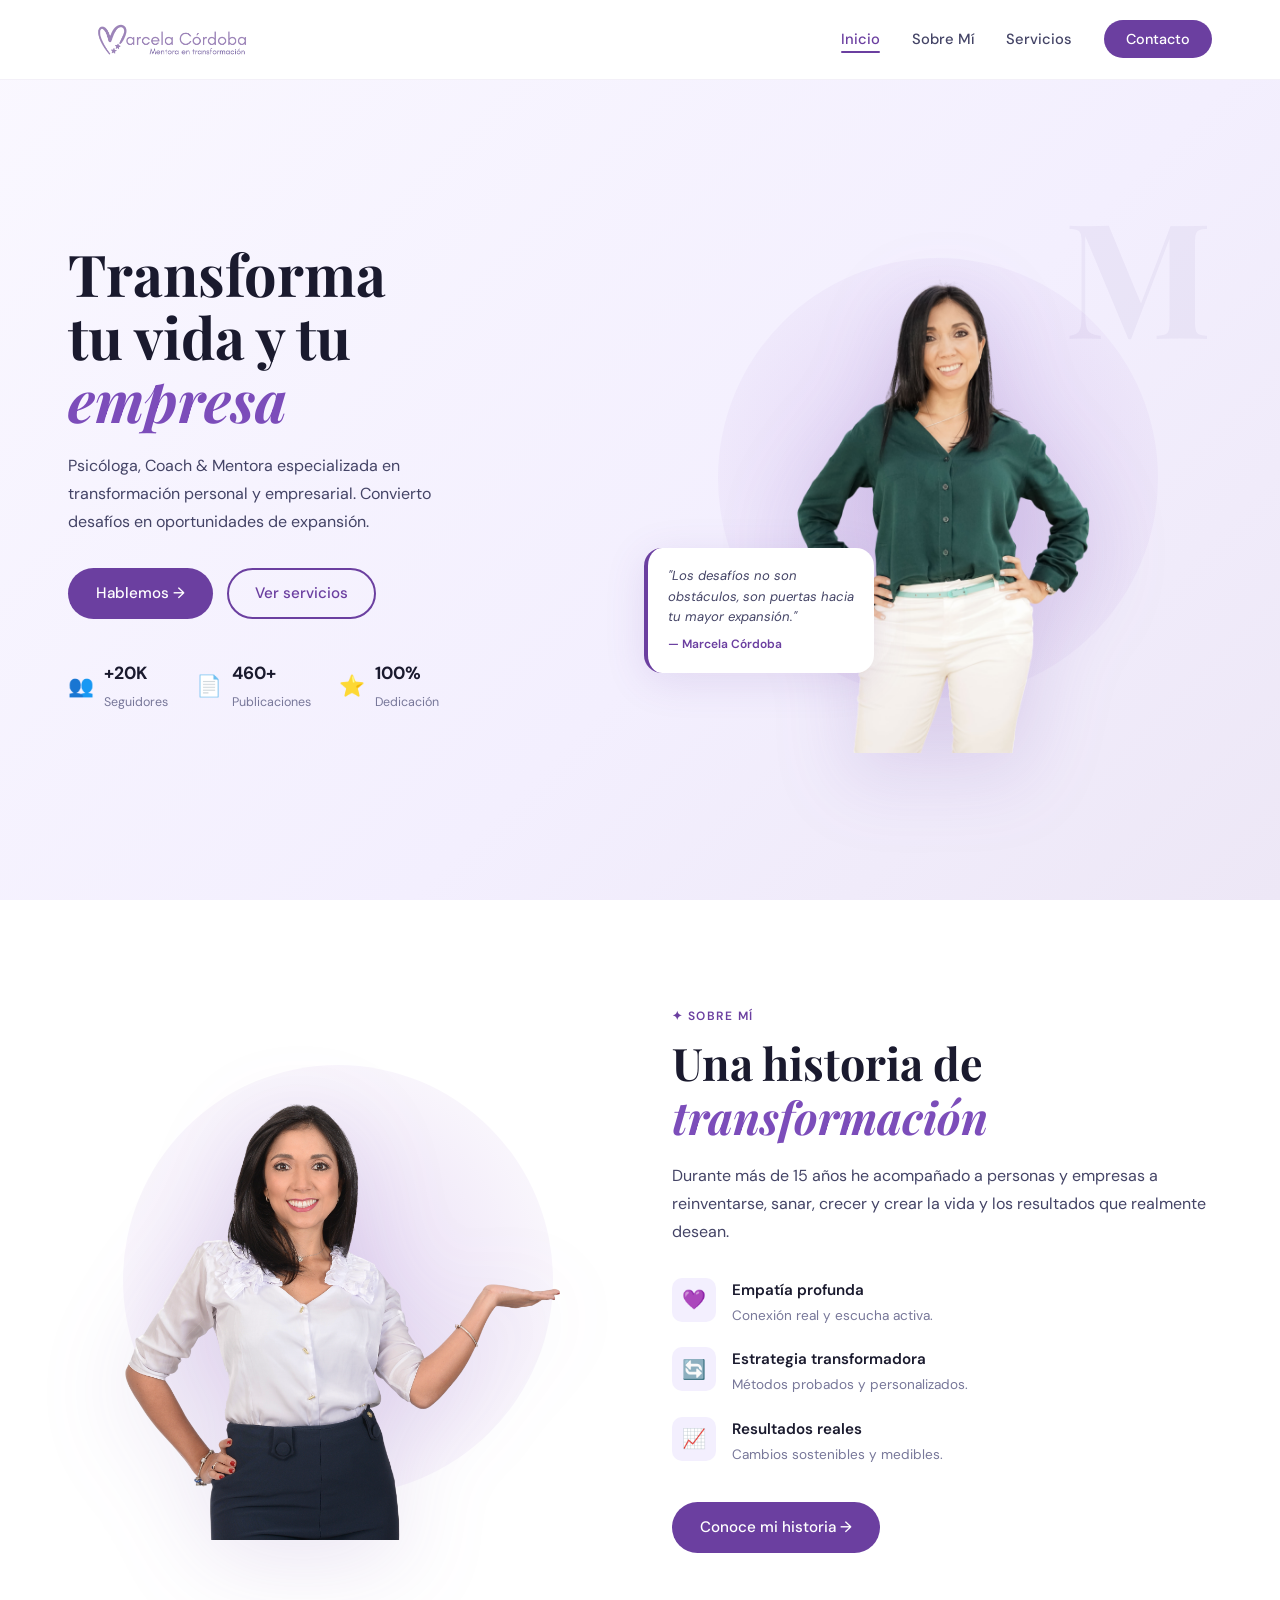
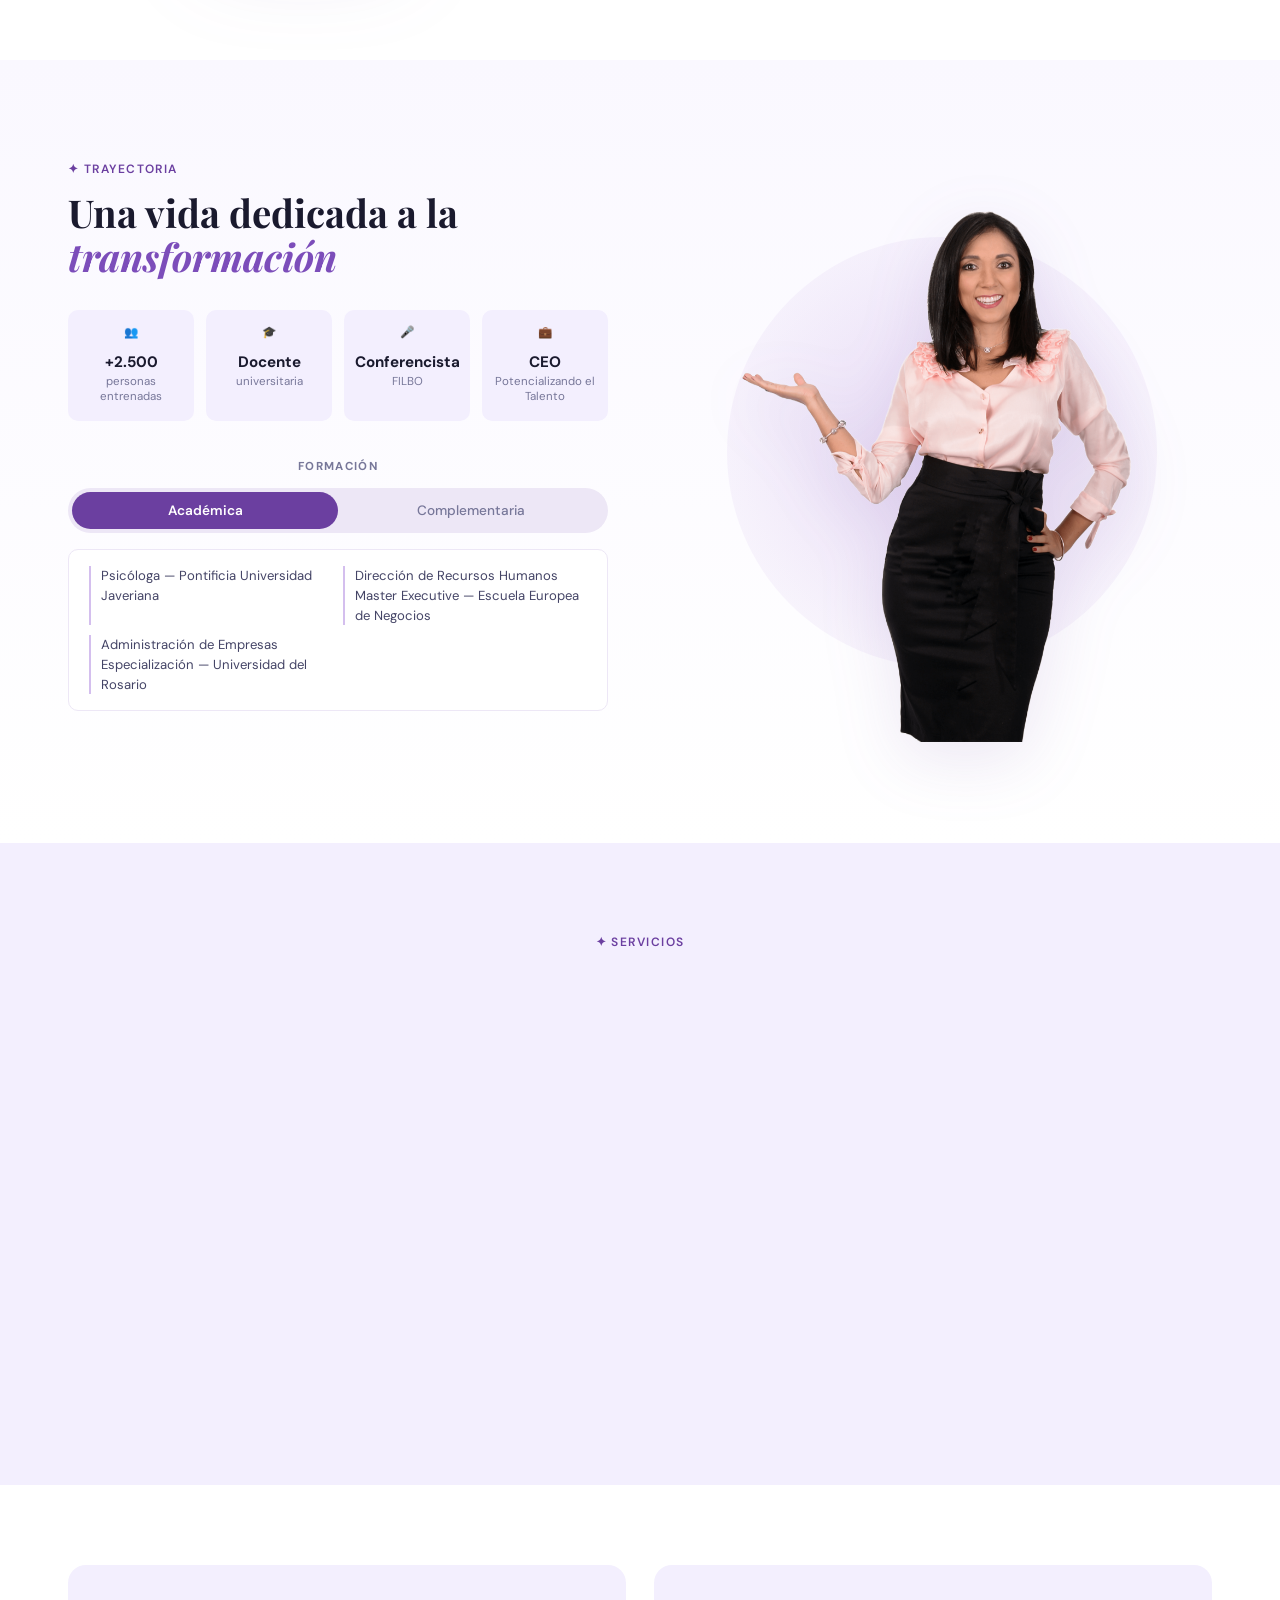
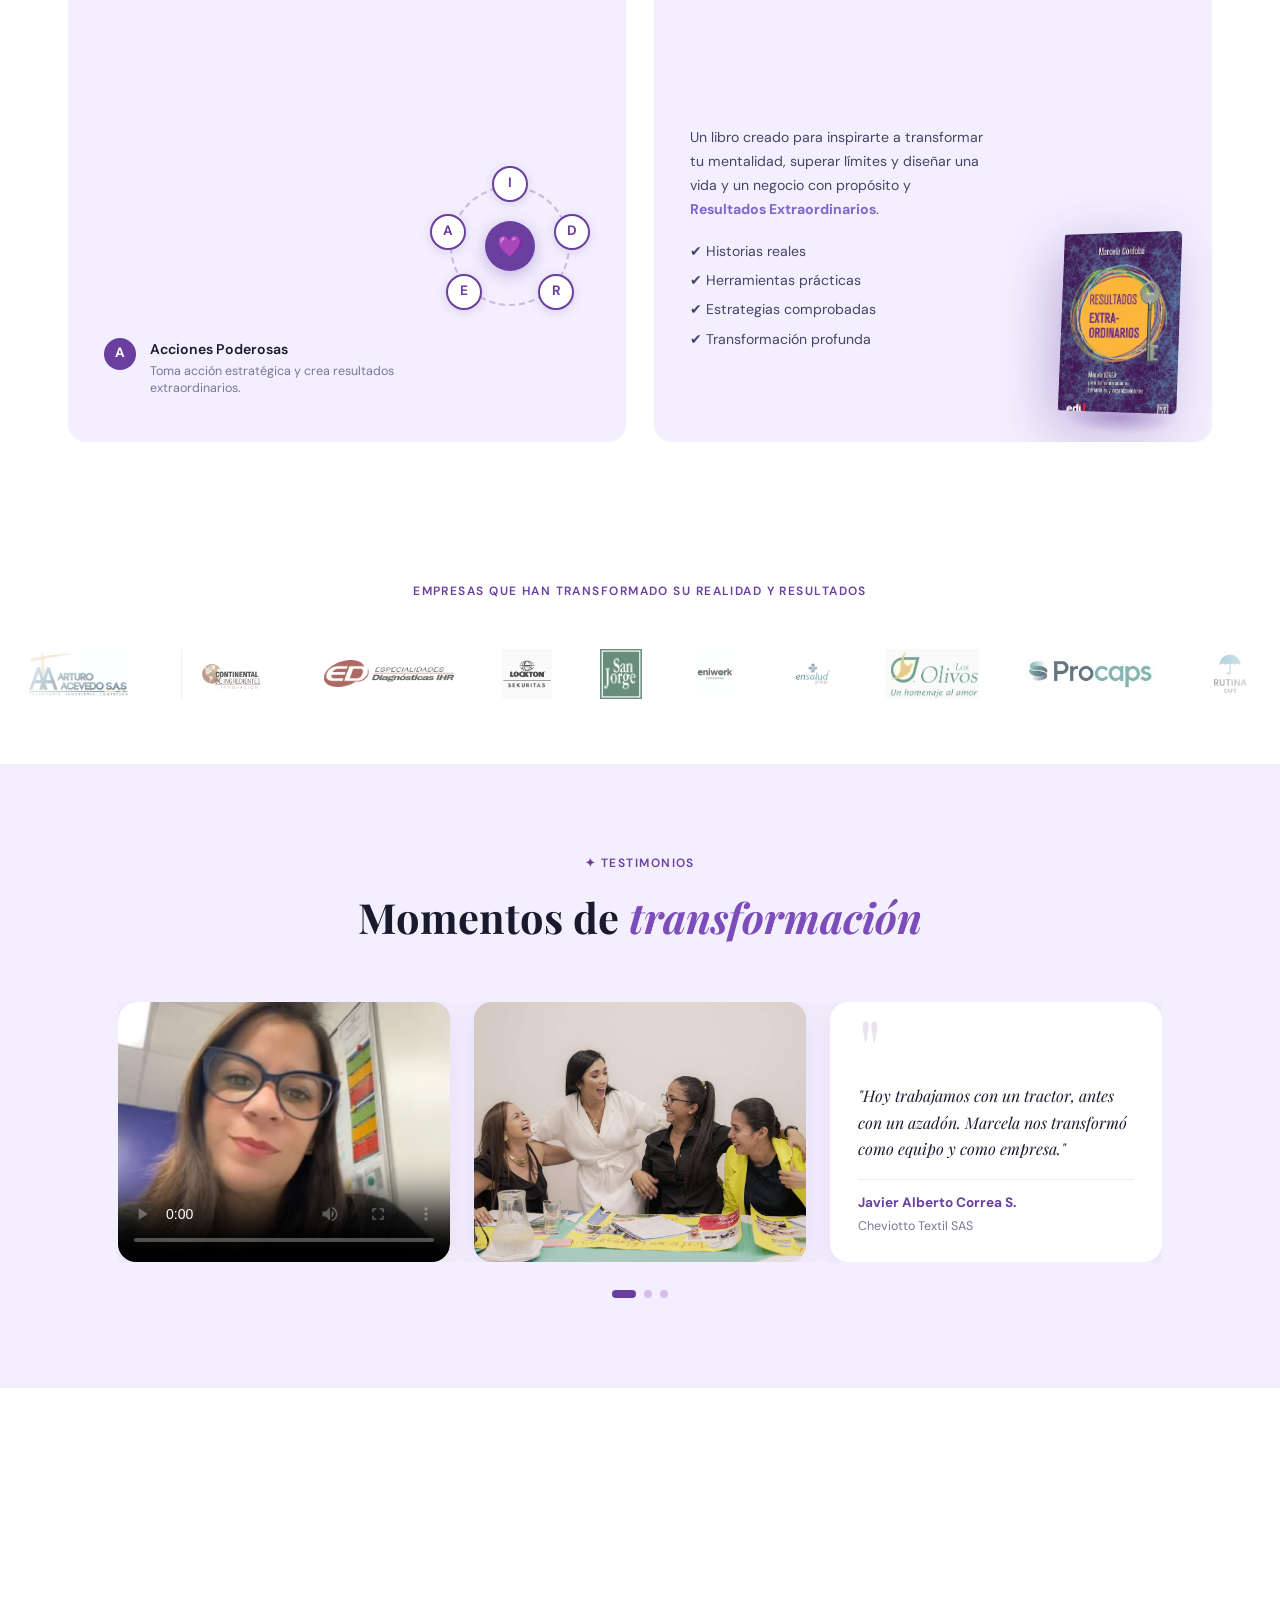
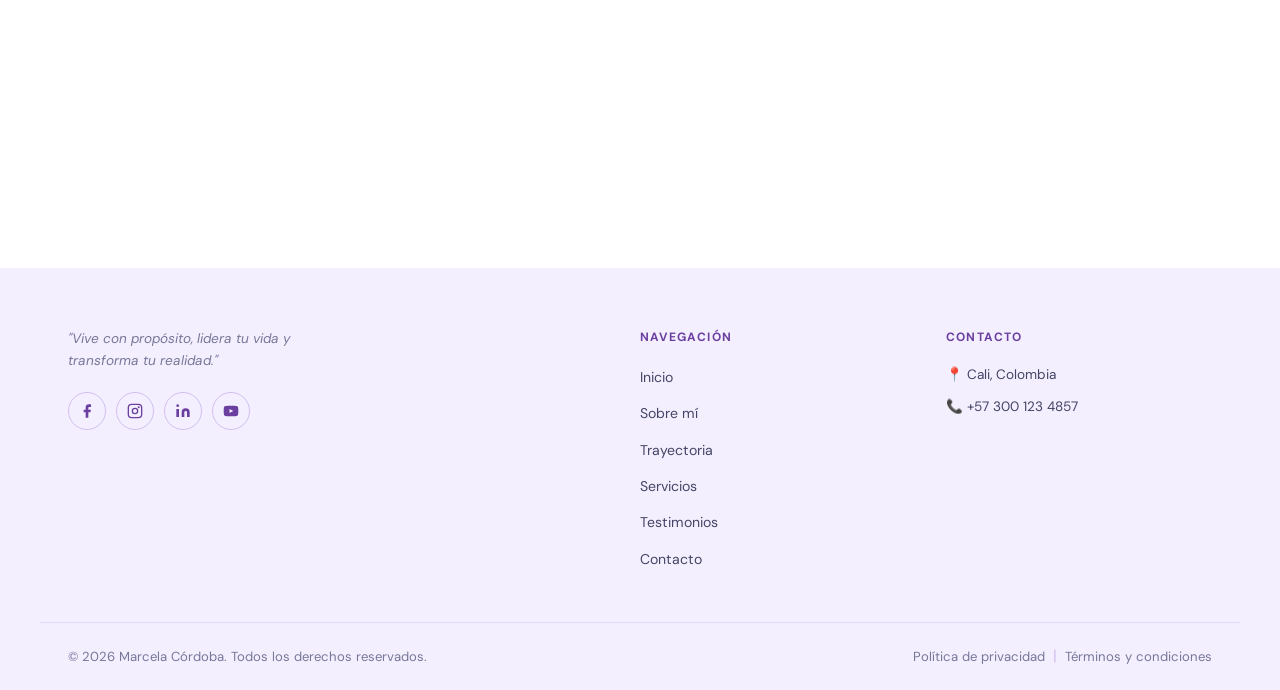
==== index.html @ b69330b1 "full redising" ====
<!DOCTYPE html>
<html lang="es">
<head>
  <meta charset="UTF-8" />
  <meta name="viewport" content="width=device-width, initial-scale=1.0" />
  <title>Marcela Córdoba</title>
  <link rel="stylesheet" href="styles.css" />
  <link rel="preconnect" href="https://fonts.googleapis.com" />
  <link rel="preconnect" href="https://fonts.gstatic.com" crossorigin />
  <link href="https://fonts.googleapis.com/css2?family=Playfair+Display:ital,wght@0,400;0,600;0,700;1,400;1,600&family=DM+Sans:wght@300;400;500;600&display=swap" rel="stylesheet" />
</head>
<body>

  <!-- NAVBAR -->
  <nav class="navbar" id="navbar">
    <div class="nav-container">
      <a href="#inicio" class="nav-logo">
        <img src="logo.png" alt="Marcela Córdoba" class="logo-img" />
      </a>
      <button class="hamburger" id="hamburger" aria-label="Menú">
        <span></span><span></span><span></span>
      </button>
      <ul class="nav-links" id="navLinks">
        <li><a href="#inicio" class="nav-link active">Inicio</a></li>
        <li><a href="#sobre-mi" class="nav-link">Sobre Mí</a></li>
        <li><a href="#servicios" class="nav-link">Servicios</a></li>
        <li><a href="#contacto" class="nav-btn">Contacto</a></li>
      </ul>
    </div>
  </nav>

  <!-- HERO -->
  <section class="hero" id="inicio">
    <div class="hero-container">
      <div class="hero-content">
        <h1 class="hero-title">
          Transforma<br />tu vida y tu<br />
          <em class="hero-accent">empresa</em>
        </h1>
        <p class="hero-desc">
          Psicóloga, Coach &amp; Mentora especializada en transformación personal y empresarial. Convierto desafíos en oportunidades de expansión.
        </p>
        <div class="hero-btns">
          <a href="#contacto" class="btn-primary">Hablemos →</a>
          <a href="#servicios" class="btn-outline">Ver servicios</a>
        </div>
        <div class="hero-stats">
          <div class="stat">
            <span class="stat-icon">👥</span>
            <div>
              <strong>+20K</strong>
              <small>Seguidores</small>
            </div>
          </div>
          <div class="stat">
            <span class="stat-icon">📄</span>
            <div>
              <strong>460+</strong>
              <small>Publicaciones</small>
            </div>
          </div>
          <div class="stat">
            <span class="stat-icon">⭐</span>
            <div>
              <strong>100%</strong>
              <small>Dedicación</small>
            </div>
          </div>
        </div>
      </div>
      <div class="hero-image-wrap">
        <div class="hero-circle"></div>
        <div class="hero-letter">M</div>
        <img src="marcela.png" alt="Marcela Córdoba" class="hero-img" />
        <div class="hero-quote-card">
          <p>"Los desafíos no son obstáculos, son puertas hacia tu mayor expansión."</p>
          <cite>— Marcela Córdoba</cite>
        </div>
      </div>
    </div>
  </section>

  <!-- SOBRE MÍ -->
  <section class="about" id="sobre-mi">
    <div class="about-container">
      <div class="about-image-wrap">
        <img src="marcela2.png" alt="Marcela Córdoba - Sobre Mí" class="about-img" loading="lazy" />
        <div class="about-badge">

        </div>
      </div>
      <div class="about-content">
        <p class="section-tag">✦ SOBRE MÍ</p>
        <h2 class="about-title">Una historia de <em class="accent">transformación</em></h2>
        <p class="about-desc">
          Durante más de 15 años he acompañado a personas y empresas a reinventarse, sanar, crecer y crear la vida y los resultados que realmente desean.
        </p>
        <div class="about-features">
          <div class="feature">
            <div class="feature-icon">💜</div>
            <div>
              <strong>Empatía profunda</strong>
              <p>Conexión real y escucha activa.</p>
            </div>
          </div>
          <div class="feature">
            <div class="feature-icon">🔄</div>
            <div>
              <strong>Estrategia transformadora</strong>
              <p>Métodos probados y personalizados.</p>
            </div>
          </div>
          <div class="feature">
            <div class="feature-icon">📈</div>
            <div>
              <strong>Resultados reales</strong>
              <p>Cambios sostenibles y medibles.</p>
            </div>
          </div>
        </div>
        <a href="#trayectoria" class="btn-primary">Conoce mi historia →</a>
      </div>
    </div>
  </section>

  <!-- TRAYECTORIA -->
<!-- TRAYECTORIA -->
<section class="trayectoria" id="trayectoria">
  <div class="trayectoria-container">

    <!-- CONTENIDO IZQUIERDA -->
    <div class="trayectoria-content">
      <p class="section-tag">✦ TRAYECTORIA</p>
      <h2 class="trayectoria-title">Una vida dedicada a la <em class="accent">transformación</em></h2>

      <!-- MÉTRICAS -->
      <div class="tray-metricas">
        <div class="tray-metrica">
          <span class="tray-metrica-icon">👥</span>
          <strong>+2.500</strong>
          <span>personas entrenadas</span>
        </div>
        <div class="tray-metrica">
          <span class="tray-metrica-icon">🎓</span>
          <strong>Docente</strong>
          <span>universitaria</span>
        </div>
        <div class="tray-metrica">
          <span class="tray-metrica-icon">🎤</span>
          <strong>Conferencista</strong>
          <span>FILBO</span>
        </div>
        <div class="tray-metrica">
          <span class="tray-metrica-icon">💼</span>
          <strong>CEO</strong>
          <span>Potencializando el Talento</span>
        </div>
      </div>

      <!-- FORMACIÓN CON TABS -->
      <div class="tray-formacion">
        <p class="tray-formacion-label">FORMACIÓN</p>
        <div class="tray-tabs">
          <button class="tray-tab active" data-tab="academica">Académica</button>
          <button class="tray-tab" data-tab="complementaria">Complementaria</button>
        </div>
        <div class="tray-tab-content active" id="tab-academica">
          <ul>
            <li>Psicóloga — Pontificia Universidad Javeriana</li>
            <li>Dirección de Recursos Humanos Master Executive — Escuela Europea de Negocios</li>
            <li>Administración de Empresas Especialización — Universidad del Rosario</li>
          </ul>
        </div>
        <div class="tray-tab-content" id="tab-complementaria">
          <ul>
            <li>UPW. Unleash the Power Within. Anthony Robbins. USA 2024</li>
            <li>Certificación Joe Dispenza 2022–2023</li>
            <li>Maestría de Coaching Transformacional Avanzado — KHI 2016</li>
            <li>Licensed NLP Coach. The Society of Neurolinguistic Programing USA 2009</li>
          </ul>
        </div>
      </div>

    </div>

    <!-- IMAGEN DERECHA -->
    <div class="trayectoria-image-wrap">
      <div class="trayectoria-circle"></div>
      <img src="marcela3.png" alt="Marcela Córdoba — Trayectoria" class="trayectoria-img" loading="lazy" />
    </div>

  </div>
</section>

  <!-- SERVICIOS -->
  <section class="services" id="servicios">
    <div class="services-container">
      <p class="section-tag center">✦ SERVICIOS</p>
      <h2 class="services-title">¿Cómo puedo <em class="accent">ayudarte</em>?</h2>
      <div class="services-grid">
        <div class="service-card">
          <div class="service-icon">🧍</div>
          <h3>Mentoría Personal</h3>
          <p>Te acompaño a sanar, desbloquear tu potencial y crear la vida que sueñas.</p>
          <a href="#contacto" class="service-link">Más información →</a>
        </div>
        <div class="service-card">
          <div class="service-icon">💼</div>
          <h3>Mentoría Empresarial</h3>
          <p>Transformo tu mentalidad y estrategias para escalar tu negocio con propósito.</p>
          <a href="#contacto" class="service-link">Más información →</a>
        </div>
        <div class="service-card">
          <div class="service-icon">👥</div>
          <h3>Talleres &amp; Programas</h3>
          <p>Experiencias grupales diseñadas para generar cambios profundos y rápidos.</p>
          <a href="#contacto" class="service-link">Más información →</a>
        </div>
      </div>
    </div>
  </section>

  <!-- MODELO IDREA + LIBRO -->
  <section class="idrea-libro">
    <div class="idrea-libro-container">

      <!-- IDREA -->
      <div class="idrea-card">
        <h2 class="idrea-title">Creadora del Modelo <em class="accent-dark">IDREA</em></h2>
        <div class="idrea-content">
          <div class="idrea-steps">
            <div class="idrea-step"><span class="step-letter">I</span><div><strong>Identificación</strong><p>Identificar tu estado actual e identificar tus metas y objetivos</p></div></div>
            <div class="idrea-step"><span class="step-letter">D</span><div><strong>Despertar Consciente</strong><p>Activa tu poder interior y expándete.</p></div></div>
            <div class="idrea-step"><span class="step-letter">R</span><div><strong>Reprogramación</strong><p>Transforma creencias y patrones limitantes.</p></div></div>
            <div class="idrea-step"><span class="step-letter">E</span><div><strong>Emociones</strong><p>Sana, eleva tu energía y alinea tu corazón.</p></div></div>
            <div class="idrea-step"><span class="step-letter">A</span><div><strong>Acciones Poderosas</strong><p>Toma acción estratégica y crea resultados extraordinarios.</p></div></div>
          </div>
          <div class="idrea-diagram">
            <div class="idrea-ring">
              <div class="idrea-center">💜</div>
              <div class="idrea-node top">I</div>
              <div class="idrea-node right">D</div>
              <div class="idrea-node bottom-right">R</div>
              <div class="idrea-node bottom-left">E</div>
              <div class="idrea-node left">A</div>
            </div>
          </div>
        </div>
      </div>

      <!-- LIBRO -->
      <div class="libro-card">
        <h2 class="libro-title">Autora del Libro<br/><em class="accent">Resultados<br/>Extraordinarios</em></h2>
        <p class="libro-desc">Un libro creado para inspirarte a transformar tu mentalidad, superar límites y diseñar una vida y un negocio con propósito y <span style="color: #7B68C8; font-weight: bold;">Resultados Extraordinarios</span>.</p>
        <ul class="libro-checks">
          <li>✔ Historias reales</li>
          <li>✔ Herramientas prácticas</li>
          <li>✔ Estrategias comprobadas</li>
          <li>✔ Transformación profunda</li>
        </ul>
        <div class="book-mockup">
          <div class="book-3d">
            <div class="book-cover">
              <img src="libro.jpeg" alt="Resultados Extraordinarios" class="book-cover-img" loading="lazy" />
            </div>
            <div class="book-spine"></div>
            <div class="book-back"></div>
            <div class="book-shadow"></div>
          </div>
        </div>
      </div>

    </div>
  </section>

  <!-- EMPRESAS CARRUSEL -->
  <section class="empresas">
    <div class="empresas-header">
      <b><p class="section-tag center">Empresas que han transformado su realidad y resultados</p></b>
    </div>
    <div class="empresas-track-wrap">
      <div class="empresas-track" id="empresasTrack">
        <!-- Set 1 -->
        <div class="empresa-item"><img src="clientes/LOGO AA SAS.jpg" alt="AA SAS" loading="lazy" /></div>
        <div class="empresa-item"><img src="clientes/LOGO CONTINENTAL DE INGREDIENTES.jpeg" alt="Continental de Ingredientes" loading="lazy" /></div>
        <div class="empresa-item"><img src="clientes/LOGO ED 2019.png" alt="ED" loading="lazy" /></div>
        <div class="empresa-item"><img src="clientes/Lockton Sekuritas.jpeg" alt="Lockton Sekuritas" loading="lazy" /></div>
        <div class="empresa-item"><img src="clientes/logoSanJorge.png" alt="Droguería San Jorge" loading="lazy" /></div>
        <div class="empresa-item"><img src="clientes/Logo Eniwork.jpeg" alt="Eniwork" loading="lazy" /></div>
        <div class="empresa-item"><img src="clientes/Logo Ensalud.jpeg" alt="Ensalud" loading="lazy" /></div>
        <div class="empresa-item"><img src="clientes/Logo Los Olivos.jpeg" alt="Los Olivos" loading="lazy" /></div>
        <div class="empresa-item"><img src="clientes/Logo Procaps.jpeg" alt="Procaps" loading="lazy" /></div>
        <div class="empresa-item"><img src="clientes/Logo Rutina.jpeg" alt="Rutina" loading="lazy" /></div>
        <div class="empresa-item"><img src="clientes/Logo Sushi Break 1.jpg" alt="Sushi Break" loading="lazy" /></div>
        <div class="empresa-item"><img src="clientes/Manufacturas Economicas.png" alt="Manufacturas Económicas" loading="lazy" /></div>
        <div class="empresa-item"><img src="clientes/QI ENERGY.jpeg" alt="QI Energy" loading="lazy" /></div>
        <div class="empresa-item"><img src="clientes/Silene Fajas.png" alt="Silene Fajas" loading="lazy" /></div>
        <div class="empresa-item"><img src="clientes/Super giros.png" alt="Super Giros" loading="lazy" /></div>
        <div class="empresa-item"><img src="clientes/Trade Business.jpeg" alt="Trade Business" loading="lazy" /></div>
        <div class="empresa-item"><img src="clientes/logo PSD negro completo 2r.png" alt="PSD" loading="lazy" /></div>
        <div class="empresa-item"><img src="clientes/logo-Learn-color.png" alt="Learn" loading="lazy" /></div>
        <div class="empresa-item"><img src="clientes/logo-TDM.png" alt="TDM" loading="lazy" /></div>
        <div class="empresa-item"><img src="clientes/logo1.png" alt="Cliente" loading="lazy" /></div>
        <div class="empresa-item"><img src="clientes/logo_figdesis.jpg" alt="Figdesis" loading="lazy" /></div>
        <!-- Set 2 — duplicado para loop infinito -->
        <div class="empresa-item"><img src="clientes/LOGO AA SAS.jpg" alt="AA SAS" loading="lazy" /></div>
        <div class="empresa-item"><img src="clientes/LOGO CONTINENTAL DE INGREDIENTES.jpeg" alt="Continental de Ingredientes" loading="lazy" /></div>
        <div class="empresa-item"><img src="clientes/LOGO ED 2019.png" alt="ED" loading="lazy" /></div>
        <div class="empresa-item"><img src="clientes/Lockton Sekuritas.jpeg" alt="Lockton Sekuritas" loading="lazy" /></div>
        <div class="empresa-item"><img src="clientes/logoSanJorge.png" alt="Droguería San Jorge" loading="lazy" /></div>
        <div class="empresa-item"><img src="clientes/Logo Eniwork.jpeg" alt="Eniwork" loading="lazy" /></div>
        <div class="empresa-item"><img src="clientes/Logo Ensalud.jpeg" alt="Ensalud" loading="lazy" /></div>
        <div class="empresa-item"><img src="clientes/Logo Los Olivos.jpeg" alt="Los Olivos" loading="lazy" /></div>
        <div class="empresa-item"><img src="clientes/Logo Procaps.jpeg" alt="Procaps" loading="lazy" /></div>
        <div class="empresa-item"><img src="clientes/Logo Rutina.jpeg" alt="Rutina" loading="lazy" /></div>
        <div class="empresa-item"><img src="clientes/Logo Sushi Break 1.jpg" alt="Sushi Break" loading="lazy" /></div>
        <div class="empresa-item"><img src="clientes/Manufacturas Economicas.png" alt="Manufacturas Económicas" loading="lazy" /></div>
        <div class="empresa-item"><img src="clientes/QI ENERGY.jpeg" alt="QI Energy" loading="lazy" /></div>
        <div class="empresa-item"><img src="clientes/Silene Fajas.png" alt="Silene Fajas" loading="lazy" /></div>
        <div class="empresa-item"><img src="clientes/Super giros.png" alt="Super Giros" loading="lazy" /></div>
        <div class="empresa-item"><img src="clientes/Trade Business.jpeg" alt="Trade Business" loading="lazy" /></div>
        <div class="empresa-item"><img src="clientes/logo PSD negro completo 2r.png" alt="PSD" loading="lazy" /></div>
        <div class="empresa-item"><img src="clientes/logo-Learn-color.png" alt="Learn" loading="lazy" /></div>
        <div class="empresa-item"><img src="clientes/logo-TDM.png" alt="TDM" loading="lazy" /></div>
        <div class="empresa-item"><img src="clientes/logo1.png" alt="Cliente" loading="lazy" /></div>
        <div class="empresa-item"><img src="clientes/logo_figdesis.jpg" alt="Figdesis" loading="lazy" /></div>
      </div>
    </div>
  </section>

  <!-- TESTIMONIOS -->
  <!-- GALERÍA -->
<!-- GALERÍA -->
<section class="testimonios" id="testimonios">
  <div class="testimonios-container">
    <p class="section-tag center">✦ TESTIMONIOS</p>
    <h2 class="testimonios-title">Momentos de <em class="accent">transformación</em></h2>
    <div class="testimonios-slider">
      <div class="testimonios-track-wrap">
        <div class="testimonios-track" id="testimoniosTrack">

          <!-- BLOQUE 1: VIDEO - FOTO - TEXTO -->
          <div class="galeria-card galeria-card--video">
            <video controls playsinline preload="metadata" poster="poster/poster1.png">
              <source src="testimonios/VideoTestimonio.mp4" type="video/mp4" />
            </video>
          </div>

          <div class="galeria-card">
            <img src="testimonios/testimonio2.jpg" alt="Evento 2" />
          </div>

          <div class="galeria-card galeria-card--texto">
            <div class="testimonio-texto">
              <span class="testimonio-comilla">"</span>
              <p>"Hoy trabajamos con un tractor, antes con un azadón. Marcela nos transformó como equipo y como empresa."</p>
              <cite>
                <strong>Javier Alberto Correa S.</strong>
                <span>Cheviotto Textil SAS</span>
              </cite>
            </div>
          </div>

          <!-- BLOQUE 2: VIDEO - FOTO - TEXTO -->
          <div class="galeria-card galeria-card--video">
            <video controls playsinline preload="metadata" poster="poster/poster2.png">
              <source src="testimonios/VideoTestimonio2.mp4" type="video/mp4" />
            </video>
          </div>

          <div class="galeria-card">
            <img src="testimonios/testimonio3.jpg" alt="Evento 3" />
          </div>

          <div class="galeria-card galeria-card--texto">
            <div class="testimonio-texto">
              <span class="testimonio-comilla">"</span>
              <p>"Las herramientas que nos ha brindado Marcela son un gran tesoro. Los resultados son a otro nivel."</p>
              <cite>
                <strong>Carmen Julia Cadena</strong>
                <span>Gerente General — Cheviotto Textil SAS</span>
              </cite>
            </div>
          </div>

          <!-- BLOQUE 3: VIDEO - FOTO - TEXTO -->
          <div class="galeria-card galeria-card--video">
            <video controls playsinline preload="metadata" poster="poster/poster3.png">
              <source src="testimonios/VideoTestimonio3.mp4" type="video/mp4" />
            </video>
          </div>

          <div class="galeria-card">
            <img src="testimonios/testimonio6.jpeg" alt="Evento 4" />
          </div>

          <div class="galeria-card galeria-card--texto">
            <div class="testimonio-texto">
              <span class="testimonio-comilla">"</span>
              <p>"Me sentí transformado en cuestión de semanas. Desapego, paz interior, estabilidad y recuperación de mi carisma."</p>
              <cite>
                <strong>Walter Fernández Gil</strong>
                <span>Ing. Administrador de Proyectos</span>
              </cite>
            </div>
          </div>

        </div>
      </div>
    </div>
    <div class="slider-dots" id="sliderDots"></div>
  </div>
</section>

  <!-- CONTACTO -->
  <section class="contacto" id="contacto">
    <div class="contacto-container">
      <div class="contacto-info">
        <p class="section-tag">✦ CONTACTO</p>
        <h2 class="contacto-title">Hablemos de tu <em class="accent">próximo paso</em></h2>
        <div class="contacto-data">
          <p><span>📍</span> Cali, Colombia</p>
          <p><span>📞</span> +57 300 123 4857</p>
        </div>
        <div class="social-links">
          <a href="https://www.facebook.com/profile.php?id=100073081083737" class="social-icon" aria-label="Facebook">
            <svg xmlns="http://www.w3.org/2000/svg" viewBox="0 0 24 24" fill="currentColor" width="18" height="18"><path d="M18 2h-3a5 5 0 00-5 5v3H7v4h3v8h4v-8h3l1-4h-4V7a1 1 0 011-1h3z"/></svg>
          </a>
          <a href="https://www.instagram.com/marcelacordobamentora/" class="social-icon" aria-label="Instagram">
            <svg xmlns="http://www.w3.org/2000/svg" viewBox="0 0 24 24" fill="none" stroke="currentColor" stroke-width="2" stroke-linecap="round" stroke-linejoin="round" width="18" height="18"><rect x="2" y="2" width="20" height="20" rx="5" ry="5"/><circle cx="12" cy="12" r="4"/><circle cx="17.5" cy="6.5" r="1.5" fill="currentColor" stroke="none"/></svg>
          </a>
          <a href="https://www.linkedin.com/in/marcelacordobamentora/" class="social-icon" aria-label="LinkedIn">
            <svg xmlns="http://www.w3.org/2000/svg" viewBox="0 0 24 24" fill="currentColor" width="18" height="18"><path d="M16 8a6 6 0 016 6v7h-4v-7a2 2 0 00-2-2 2 2 0 00-2 2v7h-4v-7a6 6 0 016-6zM2 9h4v12H2z"/><circle cx="4" cy="4" r="2"/></svg>
          </a>
          <a href="https://www.youtube.com/@Marcelacordobamentora" class="social-icon" aria-label="YouTube">
            <svg xmlns="http://www.w3.org/2000/svg" viewBox="0 0 24 24" fill="currentColor" width="18" height="18"><path d="M22.54 6.42a2.78 2.78 0 00-1.95-1.96C18.88 4 12 4 12 4s-6.88 0-8.59.46a2.78 2.78 0 00-1.95 1.96A29 29 0 001 12a29 29 0 00.46 5.58A2.78 2.78 0 003.41 19.6C5.12 20 12 20 12 20s6.88 0 8.59-.46a2.78 2.78 0 001.95-1.95A29 29 0 0023 12a29 29 0 00-.46-5.58zM9.75 15.02V8.98L15.5 12l-5.75 3.02z"/></svg>
          </a>
        </div>
      </div>
      <form class="contacto-form" id="contactoForm">
  <input type="hidden" name="access_key" value="d4427714-0c3a-4dae-83e2-87c3e59bd580">
  
  <div class="form-row">
    <input type="text" name="nombre" placeholder="Nombre" class="form-input" required />
    <input type="email" name="email" placeholder="Correo electrónico" class="form-input" required />
  </div>
  <div class="form-row">
    <input type="tel" name="telefono" placeholder="Teléfono" class="form-input" />
    <select name="servicio" class="form-input" required>
      <option value="" disabled selected>¿En qué puedo ayudarte?</option>
      <option>Mentoría Personal</option>
      <option>Mentoría Empresarial</option>
      <option>Talleres &amp; Programas</option>
      <option>Otro</option>
    </select>
  </div>
  <textarea name="mensaje" placeholder="Mensaje" class="form-input form-textarea" rows="4"></textarea>
  <button type="submit" class="btn-primary full">Enviar mensaje →</button>
</form>
    </div>
  </section>

  <!-- FOOTER -->
  <footer class="footer">
    <div class="footer-container">
      <div class="footer-brand">        <p class="footer-tagline">"Vive con propósito, lidera tu vida y transforma tu realidad."</p>
        <div class="footer-socials">
          <a href="https://www.facebook.com/profile.php?id=100073081083737" aria-label="Facebook">
            <svg xmlns="http://www.w3.org/2000/svg" viewBox="0 0 24 24" fill="currentColor" width="16" height="16"><path d="M18 2h-3a5 5 0 00-5 5v3H7v4h3v8h4v-8h3l1-4h-4V7a1 1 0 011-1h3z"/></svg>
          </a>
          <a href="https://www.instagram.com/marcelacordoba/" aria-label="Instagram">
            <svg xmlns="http://www.w3.org/2000/svg" viewBox="0 0 24 24" fill="none" stroke="currentColor" stroke-width="2" stroke-linecap="round" stroke-linejoin="round" width="16" height="16"><rect x="2" y="2" width="20" height="20" rx="5" ry="5"/><circle cx="12" cy="12" r="4"/><circle cx="17.5" cy="6.5" r="1.5" fill="currentColor" stroke="none"/></svg>
          </a>
          <a href="https://www.linkedin.com/in/marcelacordoba/" aria-label="LinkedIn">
            <svg xmlns="http://www.w3.org/2000/svg" viewBox="0 0 24 24" fill="currentColor" width="16" height="16"><path d="M16 8a6 6 0 016 6v7h-4v-7a2 2 0 00-2-2 2 2 0 00-2 2v7h-4v-7a6 6 0 016-6zM2 9h4v12H2z"/><circle cx="4" cy="4" r="2"/></svg>
          </a>
          <a href="https://www.youtube.com/@Marcelacordobamentora" aria-label="YouTube">
            <svg xmlns="http://www.w3.org/2000/svg" viewBox="0 0 24 24" fill="currentColor" width="16" height="16"><path d="M22.54 6.42a2.78 2.78 0 00-1.95-1.96C18.88 4 12 4 12 4s-6.88 0-8.59.46a2.78 2.78 0 00-1.95 1.96A29 29 0 001 12a29 29 0 00.46 5.58A2.78 2.78 0 003.41 19.6C5.12 20 12 20 12 20s6.88 0 8.59-.46a2.78 2.78 0 001.95-1.95A29 29 0 0023 12a29 29 0 00-.46-5.58zM9.75 15.02V8.98L15.5 12l-5.75 3.02z"/></svg>
          </a>
        </div>
      </div>
      <div class="footer-nav">
        <h4>NAVEGACIÓN</h4>
        <ul>
          <li><a href="#inicio">Inicio</a></li>
          <li><a href="#sobre-mi">Sobre mí</a></li>
          <li><a href="#trayectoria">Trayectoria</a></li>
          <li><a href="#servicios">Servicios</a></li>
          <li><a href="#testimonios">Testimonios</a></li>
          <li><a href="#contacto">Contacto</a></li>
        </ul>
      </div>
      <div class="footer-contact">
        <h4>CONTACTO</h4>
        <ul class="footer-contact-list">
          <li>📍 Cali, Colombia</li>
          <li>📞 +57 300 123 4857</li>
        </ul>
      </div>
    </div>
    <div class="footer-bottom">
      <p>© 2026 Marcela Córdoba. Todos los derechos reservados.</p>
      <div class="footer-bottom-links">
        <a href="#">Política de privacidad</a>
        <span>|</span>
        <a href="#">Términos y condiciones</a>
      </div>
    </div>
  </footer>

  <script src="script.js"></script>
</body>
</html>
---- styles.css ----
/* ===========================
   VARIABLES & RESET
   =========================== */
:root {
  --purple: #6B3FA0;
  --purple-light: #8B5FC0;
  --purple-pale: #EDE7F6;
  --purple-bg: #F3EFFE;
  --purple-dark: #4A2878;
  --lavender: #D4BFEE;
  --white: #FFFFFF;
  --text-dark: #1A1A2E;
  --text-mid: #444466;
  --text-soft: #777799;
  --accent-italic: #7C4DBA;
  --radius: 18px;
  --radius-sm: 10px;
  --shadow: 0 8px 40px rgba(107,63,160,0.13);
  --shadow-card: 0 4px 24px rgba(107,63,160,0.10);
  --nav-height: 80px;
  --font-display: 'Playfair Display', Georgia, serif;
  --font-body: 'DM Sans', sans-serif;
  --transition: 0.3s ease;
}

*, *::before, *::after { margin: 0; padding: 0; box-sizing: border-box; }
html { scroll-behavior: smooth; font-size: 16px; }
body {
  font-family: var(--font-body);
  color: var(--text-dark);
  background: var(--white);
  line-height: 1.65;
  overflow-x: hidden;
}
img { max-width: 100%; display: block; height: auto; }
a { text-decoration: none; color: inherit; }
ul { list-style: none; }

/* ===========================
   TYPOGRAPHY HELPERS
   =========================== */
.accent { font-style: italic; color: var(--accent-italic); font-family: var(--font-display); }
.accent-dark { font-style: italic; color: var(--purple-dark); font-family: var(--font-display); }
.section-tag {
  font-size: 0.75rem;
  font-weight: 600;
  letter-spacing: 0.12em;
  color: var(--purple);
  text-transform: uppercase;
  margin-bottom: 10px;
  display: block;
}
.section-tag.center { text-align: center; }

/* ===========================
   BUTTONS
   =========================== */
.btn-primary {
  display: inline-block;
  background: var(--purple);
  color: var(--white);
  padding: 13px 28px;
  border-radius: 50px;
  font-family: var(--font-body);
  font-size: 0.95rem;
  font-weight: 500;
  transition: background var(--transition), transform var(--transition), box-shadow var(--transition);
  cursor: pointer;
  border: none;
  white-space: nowrap;
  text-align: center;
}
.btn-primary:hover {
  background: var(--purple-dark);
  transform: translateY(-2px);
  box-shadow: 0 8px 24px rgba(107,63,160,0.3);
}
.btn-primary.full { width: 100%; }

.btn-outline {
  display: inline-block;
  border: 2px solid var(--purple);
  color: var(--purple);
  padding: 11px 26px;
  border-radius: 50px;
  font-size: 0.95rem;
  font-weight: 500;
  transition: all var(--transition);
  text-align: center;
}
.btn-outline:hover { background: var(--purple); color: var(--white); }

/* ===========================
   NAVBAR — DESKTOP
   =========================== */
.navbar {
  position: fixed;
  top: 0; left: 0; right: 0;
  z-index: 1000;
  background: rgba(255,255,255,0.97);
  backdrop-filter: blur(12px);
  border-bottom: 1px solid rgba(107,63,160,0.08);
  height: var(--nav-height);
  transition: box-shadow var(--transition);
}
.navbar.scrolled { box-shadow: 0 2px 20px rgba(107,63,160,0.12); }

.nav-container {
  max-width: 1200px;
  margin: 0 auto;
  padding: 0 28px;
  height: 100%;
  display: flex;
  align-items: center;
  justify-content: space-between;
}
.nav-logo { display: flex; align-items: center; }
.logo-img {
  height: 160px;
  width: auto;
  object-fit: contain;
}

.nav-links {
  display: flex;
  align-items: center;
  gap: 32px;
}
.nav-link {
  font-size: 0.92rem;
  font-weight: 500;
  color: var(--text-mid);
  transition: color var(--transition);
  position: relative;
}
.nav-link::after {
  content: '';
  position: absolute;
  bottom: -4px; left: 0;
  width: 0; height: 2px;
  background: var(--purple);
  border-radius: 2px;
  transition: width var(--transition);
}
.nav-link:hover, .nav-link.active { color: var(--purple); }
.nav-link:hover::after, .nav-link.active::after { width: 100%; }

.nav-btn {
  background: var(--purple);
  color: var(--white) !important;
  padding: 10px 22px;
  border-radius: 50px;
  font-size: 0.9rem;
  font-weight: 500;
  transition: background var(--transition), transform var(--transition);
}
.nav-btn:hover { background: var(--purple-dark); transform: translateY(-1px); }

.hamburger {
  display: none;
  flex-direction: column;
  gap: 5px;
  background: none;
  border: none;
  cursor: pointer;
  padding: 6px;
  z-index: 1001;
}
.hamburger span {
  display: block;
  width: 24px;
  height: 2px;
  background: var(--purple);
  border-radius: 2px;
  transition: all var(--transition);
}

/* ===========================
   HERO — DESKTOP
   =========================== */
.hero {
  padding-top: calc(var(--nav-height) + 48px);
  padding-bottom: 72px;
  background: linear-gradient(135deg, #faf8ff 0%, #f3effe 60%, #ede7f6 100%);
  min-height: 100vh;
  display: flex;
  align-items: center;
}
.hero-container {
  max-width: 1200px;
  margin: 0 auto;
  padding: 0 28px;
  display: grid;
  grid-template-columns: 1fr 1fr;
  gap: 48px;
  align-items: center;
  width: 100%;
}
.hero-title {
  font-family: var(--font-display);
  font-size: clamp(2.4rem, 4.5vw, 4rem);
  font-weight: 700;
  line-height: 1.1;
  color: var(--text-dark);
  margin-bottom: 20px;
}
.hero-accent { font-style: italic; color: var(--accent-italic); }
.hero-desc {
  font-size: 1rem;
  color: var(--text-mid);
  margin-bottom: 32px;
  max-width: 400px;
  line-height: 1.75;
}
.hero-btns {
  display: flex;
  gap: 14px;
  flex-wrap: wrap;
  margin-bottom: 40px;
}
.hero-stats {
  display: flex;
  gap: 28px;
  flex-wrap: wrap;
}
.stat { display: flex; align-items: center; gap: 10px; }
.stat-icon { font-size: 1.3rem; }
.stat strong { display: block; font-size: 1.1rem; font-weight: 700; color: var(--text-dark); }
.stat small { font-size: 0.78rem; color: var(--text-soft); }

/* Hero image — desktop */
.hero-image-wrap {
  position: relative;
  display: flex;
  justify-content: center;
  align-items: flex-end;
  min-height: 520px;
}
.hero-circle {
  position: absolute;
  width: 440px; height: 440px;
  border-radius: 50%;
  background: radial-gradient(circle, rgba(180,140,220,0.28) 0%, rgba(180,140,220,0.08) 70%, transparent 100%);
  top: 50%; left: 50%;
  transform: translate(-50%, -50%);
  animation: circleBreath 9s ease-in-out infinite;
}
.hero-letter {
  position: absolute;
  top: -10px; right: 0;
  font-family: var(--font-display);
  font-size: 10rem;
  font-weight: 700;
  color: rgba(107,63,160,0.06);
  pointer-events: none;
  user-select: none;
  line-height: 1;
}
.hero-img {
  position: relative;
  z-index: 2;
  max-height: 550px;
  width: auto;
  object-fit: contain;
  object-position: bottom;
  filter: drop-shadow(0 20px 40px rgba(107,63,160,0.18));
}
.hero-quote-card {
  position: absolute;
  bottom: 80px; left: -20px;
  background: white;
  border-radius: var(--radius);
  padding: 18px 20px;
  box-shadow: var(--shadow);
  max-width: 230px;
  z-index: 3;
  border-left: 4px solid var(--purple);
}
.quote-mark {
  font-family: var(--font-display);
  font-size: 2.5rem;
  color: var(--purple);
  line-height: 0.5;
  display: block;
  margin-bottom: 8px;
}
.hero-quote-card p {
  font-size: 0.82rem;
  line-height: 1.55;
  color: var(--text-mid);
  font-style: italic;
}
.hero-quote-card cite {
  font-size: 0.75rem;
  font-weight: 600;
  color: var(--purple);
  display: block;
  margin-top: 8px;
  font-style: normal;
}

/* ===========================
   SOBRE MÍ — DESKTOP
   =========================== */
.about {
  background: var(--white);
  padding: 100px 0;
}
.about-container {
  max-width: 1200px;
  margin: 0 auto;
  padding: 0 28px;
  display: grid;
  grid-template-columns: 1fr 1fr;
  gap: 64px;
  align-items: center;
}
.about-image-wrap { 
  position: relative;
  display: flex;
  justify-content: center;
  align-items: center;
  min-height: 560px;
 }

 /* LO NUEVO */
 .about-image-wrap::before{
  content:"";
  position:absolute;
  width:430px;
  height:430px;
  border-radius:50%;
  background: radial-gradient(
    circle,
    rgba(180,140,220,0.30) 0%,
    rgba(180,140,220,0.10) 65%,
    transparent 100%
  );
  top:50%;
  left:50%;
  transform:translate(-50%,-50%);
  z-index:1;
  animation: circleBreath 8s ease-in-out infinite;
}



.about-img {
  position: relative;
  z-index: 2;
  width: 100%;
  max-width: 460px;
  height: 520px;
  border-radius: var(--radius);
  object-fit: cover;
  object-position: top center;
  filter: drop-shadow(0 20px 45px rgba(107,63,160,0.14));
}

.about-badge {
  position: absolute;
  bottom: 28px; right: 0;
}
.badge-circle {
  width: 115px; height: 115px;
  background: var(--purple);
  border-radius: 50%;
  display: flex;
  flex-direction: column;
  align-items: center;
  justify-content: center;
  color: white;
  text-align: center;
  padding: 12px;
  border: 4px solid white;
  box-shadow: var(--shadow);
}
.badge-circle span { font-size: 1.7rem; margin-bottom: 4px; }
.badge-circle p { font-size: 0.55rem; font-weight: 700; letter-spacing: 0.05em; line-height: 1.3; }

.about-title {
  font-family: var(--font-display);
  font-size: clamp(2rem, 4vw, 2.8rem);
  font-weight: 700;
  line-height: 1.2;
  margin-bottom: 18px;
}
.about-desc {
  font-size: 1rem;
  color: var(--text-mid);
  margin-bottom: 32px;
  line-height: 1.75;
}
.about-features { display: flex; flex-direction: column; gap: 20px; margin-bottom: 36px; }
.feature { display: flex; align-items: flex-start; gap: 16px; }
.feature-icon {
  width: 44px; height: 44px;
  background: var(--purple-bg);
  border-radius: 10px;
  display: flex; align-items: center; justify-content: center;
  font-size: 1.2rem;
  flex-shrink: 0;
}
.feature strong { display: block; font-size: 0.95rem; font-weight: 600; color: var(--text-dark); margin-bottom: 2px; }
.feature p { font-size: 0.85rem; color: var(--text-soft); }
/* ===========================
   TRAYECTORIA — DESKTOP
   =========================== */
.trayectoria {
  background: linear-gradient(180deg, #faf8ff 0%, #ffffff 100%);
  padding: 100px 0;
}

.trayectoria-container {
  max-width: 1200px;
  margin: 0 auto;
  padding: 0 28px;
  display: grid;
  grid-template-columns: 1fr 1fr;
  gap: 64px;
  align-items: center;
}

.trayectoria-title {
  font-family: var(--font-display);
  font-size: clamp(1.8rem, 3vw, 2.8rem);
  font-weight: 700;
  line-height: 1.15;
  color: var(--text-dark);
  margin-bottom: 32px;
}

/* MÉTRICAS */
.tray-metricas {
  display: grid;
  grid-template-columns: repeat(4, 1fr);
  gap: 12px;
  margin-bottom: 36px;
}

.tray-metrica {
  display: flex;
  flex-direction: column;
  align-items: center;
  text-align: center;
  gap: 4px;
  padding: 16px 8px;
  background: var(--purple-bg);
  border-radius: var(--radius-sm);
}

.tray-metrica-icon { font-size: 3.2rem; margin-bottom: 8px; line-height: 1; }

.tray-metrica strong {
  font-size: 0.95rem;
  font-weight: 700;
  color: var(--text-dark);
  line-height: 1.2;
}

.tray-metrica span {
  font-size: 0.72rem;
  color: var(--text-soft);
  line-height: 1.3;
}

/* TABS FORMACIÓN */
.tray-formacion { margin-bottom: 32px; }

.tray-formacion-label {
  font-size: 0.72rem;
  font-weight: 700;
  letter-spacing: 0.12em;
  color: var(--text-soft);
  text-align: center;
  margin-bottom: 12px;
}

.tray-tabs {
  display: flex;
  border-radius: 50px;
  background: var(--purple-pale);
  padding: 4px;
  margin-bottom: 16px;
}

.tray-tab {
  flex: 1;
  padding: 10px 16px;
  border: none;
  border-radius: 50px;
  background: transparent;
  font-family: var(--font-body);
  font-size: 0.85rem;
  font-weight: 500;
  color: var(--text-soft);
  cursor: pointer;
  transition: all var(--transition);
}

.tray-tab.active {
  background: var(--purple);
  color: white;
  font-weight: 600;
}

.tray-tab-content {
  display: none;
  background: white;
  border: 1px solid var(--purple-pale);
  border-radius: var(--radius-sm);
  padding: 16px 20px;
}

.tray-tab-content.active { display: block; }

.tray-tab-content ul {
  display: grid;
  grid-template-columns: repeat(auto-fit, minmax(180px, 1fr));
  gap: 10px;
}

.tray-tab-content ul li {
  font-size: 0.82rem;
  color: var(--text-mid);
  line-height: 1.5;
  padding-left: 10px;
  border-left: 2px solid var(--lavender);
}

/* IMAGEN */
.trayectoria-image-wrap {
  position: relative;
  display: flex;
  justify-content: center;
  align-items: center;
  min-height: 560px;
}

.trayectoria-circle {
  position: absolute;
  width: 430px;
  height: 430px;
  border-radius: 50%;
  background: radial-gradient(circle, rgba(180,140,220,0.30) 0%, rgba(180,140,220,0.10) 65%, transparent 100%);
  top: 50%; left: 50%;
  transform: translate(-50%, -50%);
  z-index: 1;
  animation: circleBreath 8s ease-in-out infinite;
}

.trayectoria-img {
  position: relative;
  z-index: 2;
  width: 100%;
  max-width: 420px;
  height: auto;
  object-fit: cover;
  object-position: top center;
  border-radius: var(--radius);
  filter: drop-shadow(0 18px 32px rgba(107,63,160,.12));
}
/* ===========================
   SERVICES — DESKTOP
   =========================== */
.services { background: var(--purple-bg); padding: 90px 0; }
.services-container { max-width: 1200px; margin: 0 auto; padding: 0 28px; }
.services-title {
  font-family: var(--font-display);
  font-size: clamp(2rem, 4vw, 2.8rem);
  font-weight: 700;
  text-align: center;
  margin-bottom: 52px;
}
.services-grid {
  display: grid;
  grid-template-columns: repeat(3, 1fr);
  gap: 24px;
}
.service-card {
  background: var(--white);
  border-radius: var(--radius);
  padding: 40px 28px;
  text-align: center;
  box-shadow: var(--shadow-card);
  transition: transform var(--transition), box-shadow var(--transition);
  border: 1px solid rgba(107,63,160,0.07);
}
.service-card:hover { transform: translateY(-6px); box-shadow: var(--shadow); }
.service-icon {
  font-size: 2rem;
  background: var(--purple-bg);
  width: 66px; height: 66px;
  border-radius: 50%;
  display: flex; align-items: center; justify-content: center;
  margin: 0 auto 20px;
}
.service-card h3 {
  font-family: var(--font-display);
  font-size: 1.2rem;
  font-weight: 600;
  margin-bottom: 12px;
  color: var(--text-dark);
}
.service-card p { font-size: 0.9rem; color: var(--text-mid); margin-bottom: 20px; line-height: 1.65; }
.service-link { font-size: 0.88rem; font-weight: 600; color: var(--purple); transition: color var(--transition); }
.service-link:hover { color: var(--purple-dark); }

/* ===========================
   IDREA + LIBRO — DESKTOP
   =========================== */
.idrea-libro { background: var(--white); padding: 80px 0; }
.idrea-libro-container {
  max-width: 1200px;
  margin: 0 auto;
  padding: 0 28px;
  display: grid;
  grid-template-columns: 1fr 1fr;
  gap: 28px;
  align-items: stretch;
}
.idrea-card {
  background: var(--purple-bg);
  border-radius: var(--radius);
  padding: 44px 36px;
}
.idrea-title {
  font-family: var(--font-display);
  font-size: 2rem;
  font-weight: 700;
  margin-bottom: 32px;
}
.idrea-content { display: grid; grid-template-columns: 1fr auto; gap: 24px; align-items: center; }
.idrea-steps { display: flex; flex-direction: column; gap: 14px; }
.idrea-step { display: flex; align-items: flex-start; gap: 14px; }
.step-letter {
  width: 32px; height: 32px;
  background: var(--purple);
  color: white;
  border-radius: 50%;
  display: flex; align-items: center; justify-content: center;
  font-weight: 700; font-size: 0.85rem;
  flex-shrink: 0;
}
.idrea-step strong { font-size: 0.88rem; font-weight: 600; display: block; margin-bottom: 2px; }
.idrea-step p { font-size: 0.78rem; color: var(--text-soft); line-height: 1.4; }

.idrea-diagram { display: flex; align-items: center; justify-content: center; }
.idrea-ring { position: relative; width: 160px; height: 160px; }
.idrea-center {
  position: absolute;
  top: 50%; left: 50%;
  transform: translate(-50%, -50%);
  width: 50px; height: 50px;
  background: var(--purple);
  border-radius: 50%;
  display: flex; align-items: center; justify-content: center;
  font-size: 1.3rem;
  box-shadow: 0 4px 16px rgba(107,63,160,0.35);
  z-index: 2;
}
.idrea-node {
  position: absolute;
  width: 36px; height: 36px;
  background: var(--white);
  border: 2px solid var(--purple);
  border-radius: 50%;
  display: flex; align-items: center; justify-content: center;
  font-weight: 700; font-size: 0.85rem;
  color: var(--purple);
  box-shadow: 0 2px 10px rgba(107,63,160,0.18);
}
.idrea-node.top    { top: 0;   left: 50%; transform: translateX(-50%); }
.idrea-node.right  { top: 30%; right: 0; }
.idrea-node.bottom-right { bottom: 10%; right: 10%; }
.idrea-node.bottom-left  { bottom: 10%; left: 10%; }
.idrea-node.left   { top: 30%; left: 0; }
.idrea-ring::before {
  content: '';
  position: absolute;
  width: 120px; height: 120px;
  border: 2px dashed rgba(107,63,160,0.3);
  border-radius: 50%;
  top: 50%; left: 50%;
  transform: translate(-50%, -50%);
}

.libro-card {
  background: var(--purple-bg);
  border-radius: var(--radius);
  padding: 44px 36px;
  position: relative;
  overflow: hidden;
}
.libro-title {
  font-family: var(--font-display);
  font-size: 1.8rem;
  font-weight: 700;
  line-height: 1.2;
  margin-bottom: 14px;
}
.autoria-tag {
  font-size: 0.78rem;
  font-weight: 600;
  letter-spacing: 0.1em;
  color: black;
  text-transform: uppercase;
  margin-top: -6px;
  margin-bottom: 16px;
  opacity: 0.85;
}
.libro-desc { font-size: 0.88rem; color: var(--text-mid); line-height: 1.7; margin-bottom: 18px; max-width: 300px; }
.libro-checks { margin-bottom: 24px; display: flex; flex-direction: column; gap: 6px; }
.libro-checks li { font-size: 0.88rem; color: var(--text-mid); }

.book-mockup { position: absolute; right: 28px; bottom: 30px; perspective: 1200px; }
.book-3d {
  position: relative;
  width: 130px; height: 180px;
  transform-style: preserve-3d;
  transform: rotateY(-25deg) rotateX(5deg);
  transition: transform 0.5s ease;
  filter: drop-shadow(-12px 16px 30px rgba(107,63,160,0.35));
}
.book-3d:hover { transform: rotateY(-15deg) rotateX(3deg) scale(1.04); }
.book-cover {
  position: absolute;
  width: 130px; height: 180px;
  border-radius: 2px 6px 6px 2px;
  overflow: hidden;
  background: var(--purple);
  z-index: 3;
}
.book-cover-img { width: 100%; height: 100%; object-fit: cover; }
.book-spine {
  position: absolute;
  left: -18px; top: 2px;
  width: 18px; height: 176px;
  background: linear-gradient(to right, var(--purple-dark), var(--purple));
  transform: rotateY(-90deg);
  transform-origin: right center;
  border-radius: 2px 0 0 2px;
  z-index: 2;
}
.book-back {
  position: absolute;
  width: 130px; height: 180px;
  background: #c9b0e8;
  transform: translateZ(-10px);
  border-radius: 2px 6px 6px 2px;
  z-index: 1;
}
.book-shadow {
  position: absolute;
  bottom: -20px; left: 10px;
  width: 120px; height: 30px;
  background: radial-gradient(ellipse, rgba(107,63,160,0.35) 0%, transparent 75%);
}

/* ===========================
   EMPRESAS CARRUSEL
   =========================== */
.empresas { background: var(--white); padding: 60px 0 50px; overflow: hidden; }
.empresas-header { text-align: center; margin-bottom: 32px; }
.empresas-track-wrap {
  overflow: hidden;
  position: relative;
  mask-image: linear-gradient(to right, transparent 0%, black 8%, black 92%, transparent 100%);
  -webkit-mask-image: linear-gradient(to right, transparent 0%, black 8%, black 92%, transparent 100%);
}
.empresas-track {
  display: flex;
  align-items: center;
  animation: empresasScroll 40s linear infinite;
  width: max-content;
}
.empresas-track:hover { animation-play-state: paused; }
.empresa-item {
  display: flex;
  align-items: center;
  justify-content: center;
  padding: 0 24px;
  height: 80px;
  flex-shrink: 0;
}
.empresa-item img {
  max-height: 50px;
  max-width: 130px;
  width: auto;
  height: auto;
  object-fit: contain;
  filter: grayscale(50%) opacity(0.7);
  transition: filter 0.3s ease, transform 0.3s ease;
}
.empresa-item img:hover { filter: grayscale(0%) opacity(1); transform: scale(1.06); }
@keyframes empresasScroll {
  from { transform: translateX(0); }
  to { transform: translateX(-50%); }
}

/* ===========================
   TESTIMONIOS — DESKTOP
   =========================== */
/* ===========================
   GALERÍA — DESKTOP
   =========================== */
.testimonios { background: var(--purple-bg); padding: 90px 0; }
.testimonios-container { max-width: 1100px; margin: 0 auto; padding: 0 28px; }
.testimonios-title {
  font-family: var(--font-display);
  font-size: clamp(1.8rem, 4vw, 2.6rem);
  font-weight: 700;
  text-align: center;
  margin-bottom: 50px;
}
.testimonios-slider { display: flex; align-items: center; gap: 16px; }
.testimonios-track-wrap { overflow: hidden; flex: 1; }
.testimonios-track {
  display: flex;
  gap: 24px;
  transition: transform 0.5s cubic-bezier(.4,0,.2,1);
}
.galeria-card {
  width: calc((100%) / 3 - 16px);
  flex-shrink: 0;
  border-radius: var(--radius);
  overflow: hidden;
  box-shadow: var(--shadow-card);
  height: 260px;
  background: var(--lavender);
}

.galeria-card--video video {
  width: 100%;
  height: 100%;
  object-fit: cover;
  border-radius: inherit;
}
.galeria-card img {
  width: 100%;
  height: 100%;
  object-fit: cover;
  transition: transform 0.4s ease;
  display: block;
}
.galeria-card:hover img { transform: scale(1.05); }

.galeria-card--texto {
  background: white;
  display: flex;
  align-items: center;
  justify-content: center;
  padding: 32px 28px;
  border-radius: var(--radius);
  box-shadow: var(--shadow-card);
}

.testimonio-texto {
  position: relative;
  display: flex;
  flex-direction: column;
  gap: 16px;
}

.testimonio-comilla {
  font-family: var(--font-display);
  font-size: 5rem;
  color: var(--purple);
  opacity: 0.15;
  line-height: 0.5;
  display: block;
}

.testimonio-texto p {
  font-family: var(--font-display);
  font-size: 1rem;
  font-style: italic;
  color: var(--text-dark);
  line-height: 1.65;
}

.testimonio-texto cite {
  font-style: normal;
  display: flex;
  flex-direction: column;
  gap: 2px;
  border-top: 1px solid var(--purple-pale);
  padding-top: 12px;
}

.testimonio-texto cite strong {
  font-size: 0.85rem;
  font-weight: 700;
  color: var(--purple);
}

.testimonio-texto cite span {
  font-size: 0.78rem;
  color: var(--text-soft);
}
.slider-btn {
  background: var(--white);
  border: 2px solid var(--purple);
  color: var(--purple);
  width: 44px; height: 44px;
  border-radius: 50%;
  font-size: 1.1rem;
  cursor: pointer;
  flex-shrink: 0;
  transition: all var(--transition);
  display: flex; align-items: center; justify-content: center;
}
.slider-btn:hover { background: var(--purple); color: white; }
.slider-dots { display: flex; justify-content: center; gap: 8px; margin-top: 28px; }
.slider-dot {
  width: 8px; height: 8px;
  border-radius: 50%;
  background: var(--lavender);
  cursor: pointer;
  border: none;
  transition: background var(--transition), width var(--transition);
}
.slider-dot.active { background: var(--purple); width: 24px; border-radius: 4px; }

/* ===========================
   CONTACTO — DESKTOP
   =========================== */
.contacto { background: var(--white); padding: 90px 0; }
.contacto-container {
  max-width: 1100px;
  margin: 0 auto;
  padding: 0 28px;
  display: grid;
  grid-template-columns: 1fr 1.5fr;
  gap: 60px;
  align-items: start;
}
.contacto-title {
  font-family: var(--font-display);
  font-size: clamp(1.8rem, 3.5vw, 2.6rem);
  font-weight: 700;
  line-height: 1.2;
  margin-bottom: 28px;
}
.contacto-data { display: flex; flex-direction: column; gap: 12px; margin-bottom: 28px; }
.contacto-data p { display: flex; align-items: center; gap: 10px; font-size: 0.9rem; color: var(--text-mid); }
.social-links { display: flex; gap: 12px; margin-top: 8px; }
.social-icon {
  width: 42px; height: 42px;
  border-radius: 50%;
  border: 2px solid var(--lavender);
  display: flex; align-items: center; justify-content: center;
  color: var(--purple);
  transition: all var(--transition);
}
.social-icon:hover { background: var(--purple); color: white; border-color: var(--purple); }
.contacto-form { display: flex; flex-direction: column; gap: 16px; }
.form-row { display: grid; grid-template-columns: 1fr 1fr; gap: 16px; }
.form-input {
  width: 100%;
  padding: 13px 16px;
  border: 1.5px solid rgba(107,63,160,0.2);
  border-radius: var(--radius-sm);
  font-family: var(--font-body);
  font-size: 0.92rem;
  color: var(--text-dark);
  background: var(--white);
  transition: border-color var(--transition), box-shadow var(--transition);
  outline: none;
  -webkit-appearance: none;
  appearance: none;
}
.form-input:focus { border-color: var(--purple); box-shadow: 0 0 0 3px rgba(107,63,160,0.1); }
.form-input::placeholder { color: var(--text-soft); }
.form-textarea { resize: vertical; min-height: 110px; }

/* ===========================
   FOOTER — DESKTOP
   =========================== */
.footer { background: var(--purple-bg); padding: 60px 0 0; }
.footer-container {
  max-width: 1200px;
  margin: 0 auto;
  padding: 0 28px 50px;
  display: grid;
  grid-template-columns: 2fr 1fr 1fr;
  gap: 40px;
  align-items: start;
  border-bottom: 1px solid rgba(107,63,160,0.12);
}
.footer-logo { height: 60px; width: auto; object-fit: contain; margin-bottom: 14px; }
.footer-tagline { font-size: 0.85rem; color: var(--text-soft); font-style: italic; max-width: 280px; line-height: 1.6; margin-bottom: 20px; }
.footer-socials { display: flex; gap: 10px; flex-wrap: wrap; }
.footer-socials a {
  width: 38px; height: 38px;
  border-radius: 50%;
  border: 1.5px solid var(--lavender);
  display: flex; align-items: center; justify-content: center;
  color: var(--purple);
  transition: all var(--transition);
}
.footer-socials a:hover { background: var(--purple); color: white; border-color: var(--purple); }
.footer-nav h4, .footer-contact h4 {
  font-size: 0.75rem;
  font-weight: 700;
  letter-spacing: 0.1em;
  color: var(--purple);
  text-transform: uppercase;
  margin-bottom: 16px;
}
.footer-nav ul { display: flex; flex-direction: column; gap: 10px; }
.footer-nav a { font-size: 0.88rem; color: var(--text-mid); transition: color var(--transition); }
.footer-nav a:hover { color: var(--purple); }
.footer-contact-list { display: flex; flex-direction: column; gap: 10px; }
.footer-contact-list li { font-size: 0.85rem; color: var(--text-mid); }
.footer-bottom {
  padding: 20px 28px;
  max-width: 1200px;
  margin: 0 auto;
  display: flex;
  align-items: center;
  justify-content: space-between;
  flex-wrap: wrap;
  gap: 12px;
}
.footer-bottom p { font-size: 0.82rem; color: var(--text-soft); }
.footer-bottom-links { display: flex; align-items: center; gap: 8px; }
.footer-bottom-links a { font-size: 0.82rem; color: var(--text-soft); transition: color var(--transition); }
.footer-bottom-links a:hover { color: var(--purple); }
.footer-bottom-links span { color: var(--lavender); }

/* ===========================
   RESPONSIVE — MOBILE / TABLET ≤768px
   =========================== */
@media (max-width: 768px) {

  /* ── 1. NAVBAR ─────────────────────────── */
  :root { --nav-height: 65px; }
  .hamburger { display: flex; }
  .nav-container { padding: 0 20px; min-height: 65px; }
  .logo-img { width: 130px; height: auto; min-width: 130px; }
  .nav-links {
    position: fixed;
    top: 0; right: -100%;
    width: 78vw; max-width: 300px;
    height: 100vh;
    background: white;
    flex-direction: column;
    align-items: flex-start;
    padding: 85px 28px 36px;
    gap: 22px;
    box-shadow: -8px 0 40px rgba(0,0,0,0.12);
    transition: right 0.35s cubic-bezier(.4,0,.2,1);
    z-index: 1000;
    overflow-y: auto;
  }
  .logo-img {
  height: 160px;
  width: auto;
  object-fit: contain;
  }
  .nav-links.open { right: 0; }
  .nav-link { font-size: 1.05rem; }
  .nav-btn {
    background: var(--purple);
    padding: 11px 24px;
    color: white !important;
    border-radius: 50px;
    font-size: 0.95rem;
  }

  /* ── 2. HERO — imagen + texto como una sola unidad lavanda ── */
  .hero {
    padding-top: var(--nav-height);
    padding-bottom: 0;
    min-height: unset;
    align-items: flex-start;
    background: linear-gradient(180deg, #faf8ff 0%, #f0eafc 55%, #e8e0f5 100%);
  }
  .hero-container {
    grid-template-columns: 1fr;
    gap: 0;
    padding: 0;
    max-width: 100%;
  }
  /* Imagen PRIMERO */
  .hero-image-wrap {
    order: 1;
    position: relative;
    min-height: unset;
    width: 100%;
    background: transparent;
    display: flex;
    justify-content: center;
    align-items: flex-end;
    overflow: visible;
    padding-top: 12px;
  }
  .hero-circle { width: 220px; height: 220px; }
  .hero-letter { display: none; }
  .hero-img {
    position: relative;
    z-index: 2;
    width: 72%; 
    max-width: 300px;
    height: auto;
    max-height: none;
    object-fit: contain;
    object-position: bottom;
    display: block;
    margin: 0 auto;
    filter: drop-shadow(0 12px 28px rgba(107,63,160,0.22));
  }

  .hero-quote-card{
    display:none !important;
    visibility:hidden;
    opacity:0;
  }

/* Comillas */
.quote-mark{
    position:absolute;
    top:18px;
    left:24px;
    
    font-size:78px;
    line-height:1;
    font-family: serif;
    color:#7b3ff2;
    opacity:.18;
    font-weight:700;
}

/* Texto principal */
.hero-quote-card p{
    margin:0 0 18px 0;
    padding-left:10px;

    font-family: 'Cormorant Garamond', serif;
    font-size: 2rem;
    line-height: 1.35;
    font-style: italic;
    color:#24163c;
    letter-spacing:.2px;
}

/* Firma */
.hero-quote-card cite{
    display:block;
    padding-left:10px;

    font-style:normal;
    font-size:.82rem;
    font-weight:700;
    letter-spacing:3px;
    text-transform:uppercase;
    color:#7b3ff2;
}

/* Hover elegante */
.hero-quote-card:hover{
    transform: translateY(-4px);
    transition:.35s ease;
    box-shadow:
        0 30px 60px rgba(123,63,242,.16),
        inset 0 1px 0 rgba(255,255,255,.6);
}

  /* Texto ABAJO — fondo transparente, continúa lavanda del hero */
  .hero-content {
    order: 2;
    padding: 24px 20px 40px;
    text-align: center; 
    background: transparent;
  }
  .hero-title { font-size: 2rem; line-height: 1.15; margin-bottom: 14px; }
  .hero-desc { font-size: 0.95rem; max-width: 100%; margin-bottom: 22px; }
  /* Botones full-width */
  .hero-btns {
    flex-direction: column;
    gap: 12px;
    margin-bottom: 28px;
    flex-wrap: nowrap;
  }
  .hero-btns .btn-primary,
  .hero-btns .btn-outline {
    width: 100%;
    padding: 14px 20px;
    font-size: 0.95rem;
    border-radius: 50px;
    text-align: center;
  }
  /* Stats en fila horizontal */
  .hero-stats {
    flex-direction: row;
    justify-content: space-between;
    gap: 0;
    flex-wrap: nowrap;
    background: rgba(255,255,255,0.65);
    border-radius: 14px;
    padding: 14px 8px;
  }
  .stat {
    flex: 1;
    flex-direction: column;
    align-items: center;
    gap: 3px;
    text-align: center;
    padding: 0 4px;
  }
  .stat:not(:last-child) { border-right: 1px solid rgba(107,63,160,0.15); }
  .stat-icon { font-size: 1rem; }
  .stat strong { font-size: 0.9rem; }
  .stat small { font-size: 0.65rem; }

  /* ── 3. SOBRE MÍ ──────────────────────── */
  /* ── 3. SOBRE MÍ (MOBILE PREMIUM) ──────────────────────── */

.about{
  padding: 56px 0 64px;
  background: linear-gradient(180deg,#ffffff 0%, #faf8ff 100%);
}

.about-container{
  grid-template-columns: 1fr;
  gap: 0;
  padding: 0;
}

/* CONTENEDOR IMAGEN */
.about-image-wrap{
  position: relative;
  padding: 0 20px 18px;
  min-height: 360px;
  display: flex;
  justify-content: center;
  align-items: center;
}

/* CÍRCULO PREMIUM */
.about-image-wrap::before{
  content:"";
  position:absolute;
  width:270px;
  height:270px;
  border-radius:50%;
  background: radial-gradient(
    circle,
    rgba(180,140,220,0.30) 0%,
    rgba(180,140,220,0.10) 65%,
    transparent 100%
  );
  top:50%;
  left:50%;
  transform:translate(-50%,-50%);
  z-index:1;
  animation: circleBreath 8s ease-in-out infinite;
}

/* FOTO */
.about-img{
  position: relative;
  z-index:2;
  width:100%;
  max-width:290px;
  height:auto;
  object-fit:cover;
  object-position:top center;
  border-radius: var(--radius);
  display:block;
  filter: drop-shadow(0 18px 32px rgba(107,63,160,.12));
}

/* BADGE */
.about-badge{
  position:absolute;
  bottom:10%;
  right:8%;
  z-index:3;
}

.badge-circle{
  width:82px;
  height:82px;
}

.badge-circle span{
  font-size:1.25rem;
}

.badge-circle p{
  font-size:.45rem;
}

/* CONTENIDO */
.about-content{
  padding: 26px 22px 0;
  text-align:center;
}

.about-title{
  font-size: clamp(2rem, 8vw, 2.5rem);
  line-height:1.15;
  margin-bottom:14px;
}

.about-desc{
  font-size:.98rem;
  line-height:1.75;
  margin-bottom:28px;
}

/* FEATURES */
.about-features{
  align-items:center;
  gap:18px;
}

.feature{
  flex-direction:column;
  align-items:center;
  text-align:center;
  gap:10px;
  padding:18px 16px;
  background:#ffffff;
  border:1px solid rgba(140,110,190,.08);
  border-radius:18px;
  width:100%;
  box-shadow:0 10px 24px rgba(60,30,100,.04);
}

.feature-icon{
  width:48px;
  height:48px;
  font-size:1.1rem;
}

.feature strong{
  font-size:.95rem;
}

.feature p{
  font-size:.82rem;
  line-height:1.55;
}

/* BOTÓN */
.about-content .btn-primary{
  display:block;
  width:100%;
  margin-top:10px;
}

/* ── TRAYECTORIA MOBILE ───────────────────────── */
.trayectoria { padding: 56px 0; }
.trayectoria-container {
  grid-template-columns: 1fr;
  gap: 0;
  padding: 0;
}
.trayectoria-image-wrap {
  min-height: 300px;
  padding: 0 20px 18px;
  order: 1;
}
.trayectoria-circle { width: 260px; height: 260px; }
.trayectoria-img { max-width: 260px; }
.trayectoria-content {
  order: 2;
  padding: 26px 22px 0;
  text-align: center;
}
.tray-metricas { grid-template-columns: repeat(2, 1fr); }
.tray-tab-content ul { grid-template-columns: 1fr; }

  /* ── 4. SERVICIOS — ícono izq, texto der ─ */
  .services { padding: 56px 0; }
  .services-container { padding: 0 20px; }
  .services-title { font-size: 1.8rem; margin-bottom: 28px; }
  .services-grid { grid-template-columns: 1fr; gap: 14px; }
  .service-card {
    display: grid;
    grid-template-columns: 56px 1fr;
    grid-template-rows: auto auto auto;
    column-gap: 16px;
    text-align: left;
    padding: 20px;
    border-radius: 12px;
  }
  .service-icon {
    grid-row: 1 / 4;
    align-self: start;
    width: 52px; height: 52px;
    margin: 4px 0 0 0;
  }
  .service-card h3 { grid-column: 2; font-size: 1rem; margin-bottom: 6px; }
  .service-card p  { grid-column: 2; font-size: 0.85rem; margin-bottom: 10px; }
  .service-link    { grid-column: 2; font-size: 0.82rem; }

  /* ── 5. MODELO IDREA — lista arriba, diagrama abajo ── */
  .idrea-libro { padding: 56px 0; }
  .idrea-libro-container { grid-template-columns: 1fr; gap: 16px; padding: 0 20px; }
  .idrea-card { padding: 32px 20px; }
  .idrea-content { grid-template-columns: 1fr; gap: 28px; }
  /* Diagrama visible y centrado debajo de la lista */
  .idrea-diagram { display: flex; justify-content: center; padding: 4px 0; }
  .idrea-ring { width: 150px; height: 150px; }
  /* Libro */
  .libro-card { padding: 32px 20px 220px; }
  .book-mockup { right: 50%; transform: translateX(65px); bottom: 24px; }
  .book-3d { width: 110px; height: 155px; }
  .book-cover { width: 110px; height: 155px; }
  .book-back { width: 110px; height: 155px; }
  .book-spine { height: 151px; }

  /* ── 6. LOGOS EMPRESAS — carrusel preservado ─ */
  .empresas { padding: 40px 0; }

  /* ── 7. TESTIMONIOS — 1 tarjeta a la vez ─ */
/* ── 7. GALERÍA — 1 foto a la vez ─ */
.testimonios { padding: 56px 0; }
.testimonios-container { padding: 0 20px; }
.testimonios-title { font-size: 1.7rem; margin-bottom: 32px; }
.testimonios-slider { gap: 0; }
.testimonios-track .galeria-card { width: 100%; min-width: 100%; height: 260px; }
.testimonios-track { gap: 0; }
.galeria-card { border-radius: 12px; }
.slider-btn { width: 40px; height: 40px; min-width: 40px; font-size: 1rem; }
.slider-dots { margin-top: 24px; }

  /* ── 8. CONTACTO — centrado ───────────── */
  .contacto { padding: 56px 0; }
  .contacto-container { grid-template-columns: 1fr; gap: 28px; padding: 0 20px; }
  .contacto .section-tag {
      text-align: center;
  }
  .contacto-title { font-size: 1.8rem; text-align: center; }
  .contacto-data { align-items: center; text-align: center; }
  .contacto-data p { justify-content: center; }
  .social-links { justify-content: center; }
  .social-icon { width: 48px; height: 48px; min-width: 48px; }
  .form-row { grid-template-columns: 1fr; }
  .form-input { font-size: 1rem; padding: 14px 16px; }

  /* ── 9. FOOTER — centrado ─────────────── */
  .footer { padding: 48px 0 0; }
  .footer-container {
    grid-template-columns: 1fr;
    gap: 32px;
    padding: 0 20px 40px;
    text-align: center;
  }
  .footer-brand { display: flex; flex-direction: column; align-items: center; }
  .footer-logo { margin-bottom: 12px; }
  .footer-tagline { max-width: 100%; text-align: center; }
  .footer-socials { justify-content: center; }
  .footer-nav h4, .footer-contact h4 { text-align: center; }
  .footer-nav ul { align-items: center; }
  .footer-contact-list { align-items: center; }
  .footer-bottom { flex-direction: column; text-align: center; padding: 18px 20px; gap: 8px; }
  .footer-bottom-links { justify-content: center; }
}

/* ===========================
   SCROLL ANIMATIONS
   =========================== */
.fade-in {
  opacity: 0;
  transform: translateY(24px);
  transition: opacity 0.6s ease, transform 0.6s ease;
}
.fade-in.visible { opacity: 1; transform: translateY(0); }
.fade-in-delay-1 { transition-delay: 0.1s; }
.fade-in-delay-2 { transition-delay: 0.2s; }
.fade-in-delay-3 { transition-delay: 0.3s; }
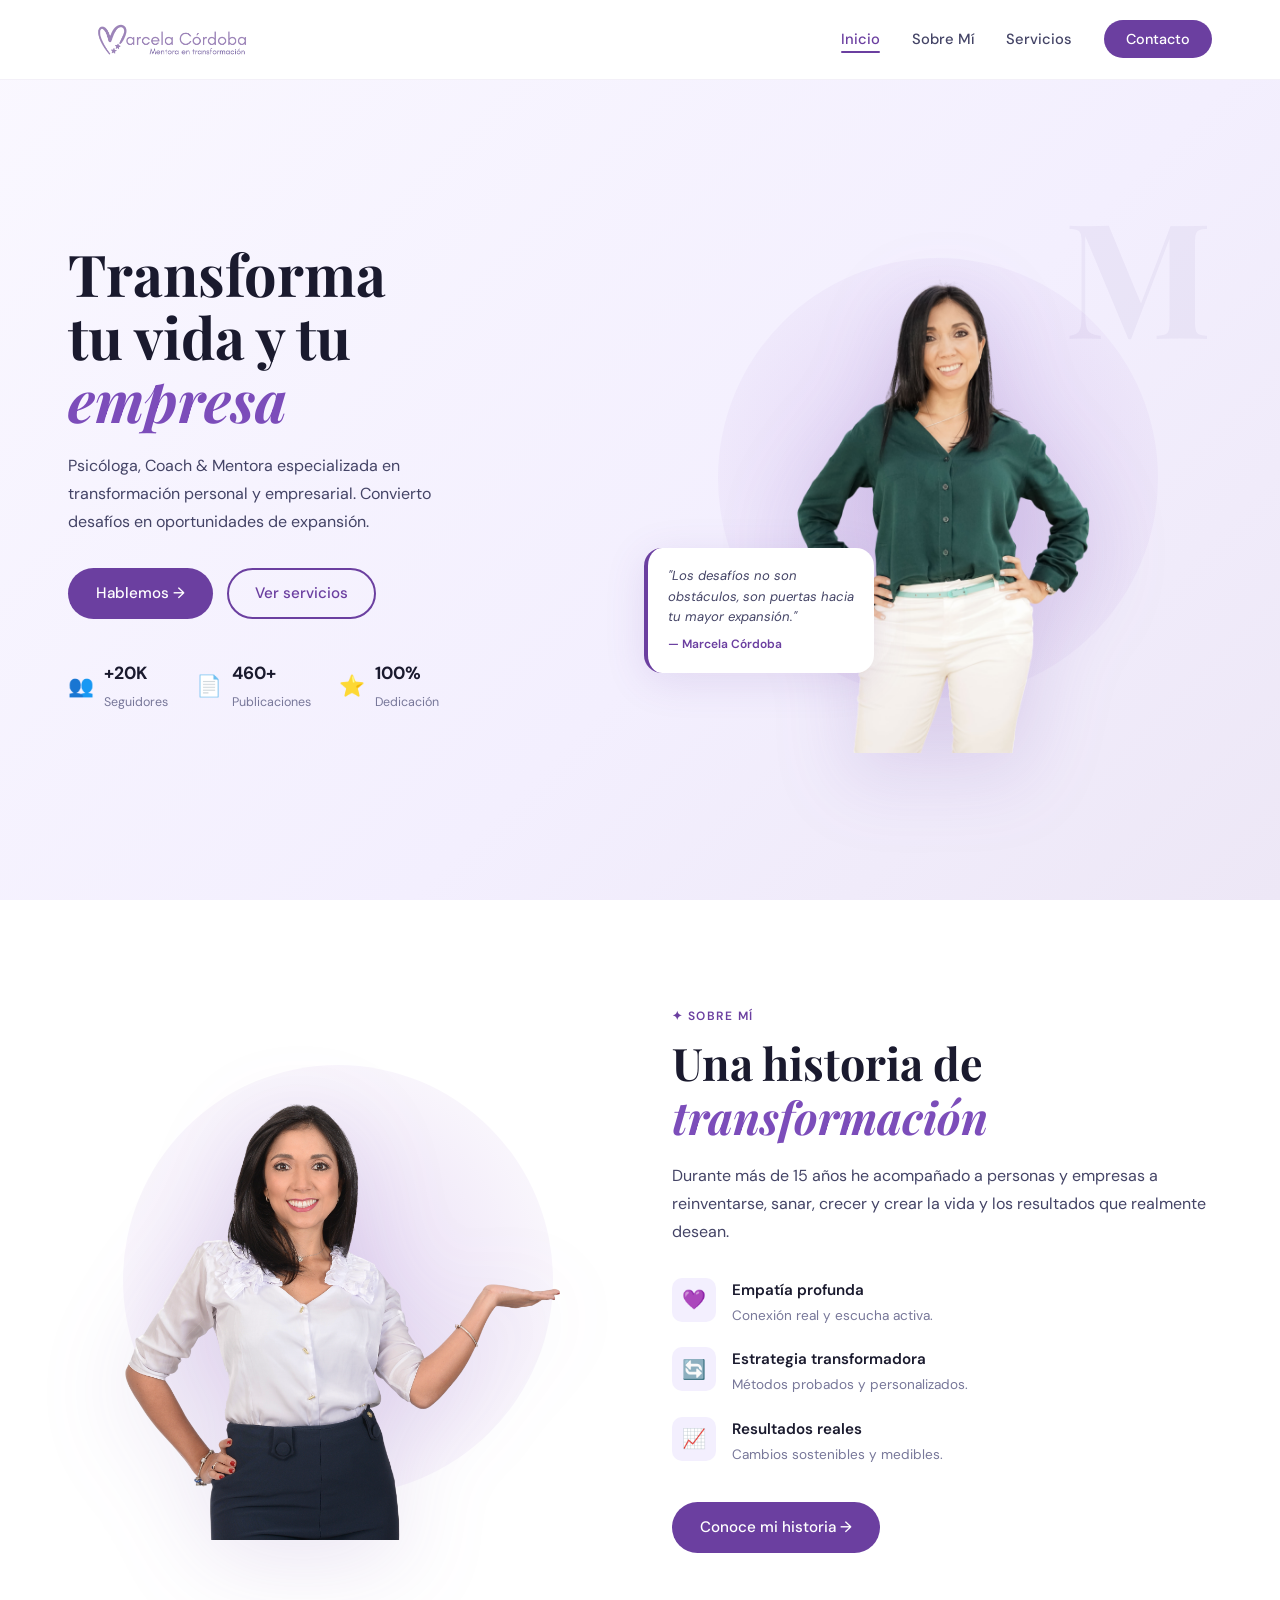
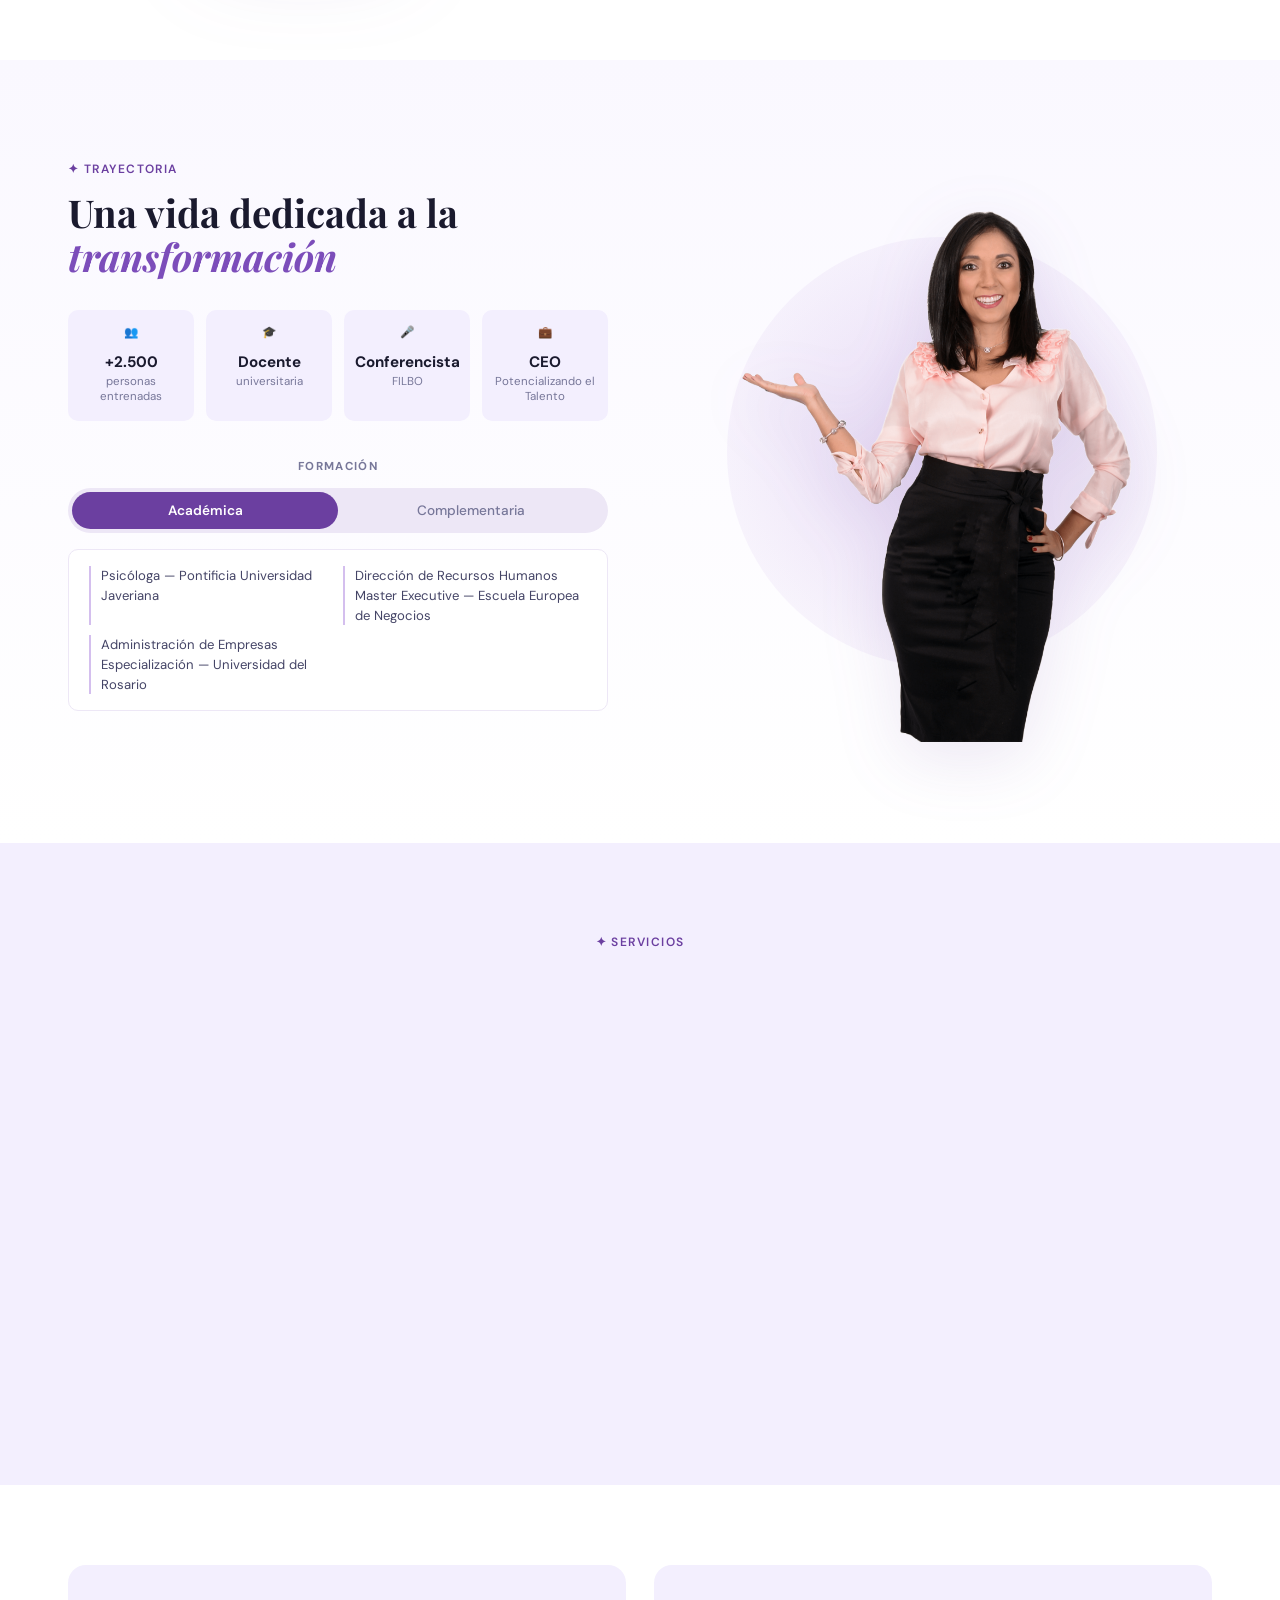
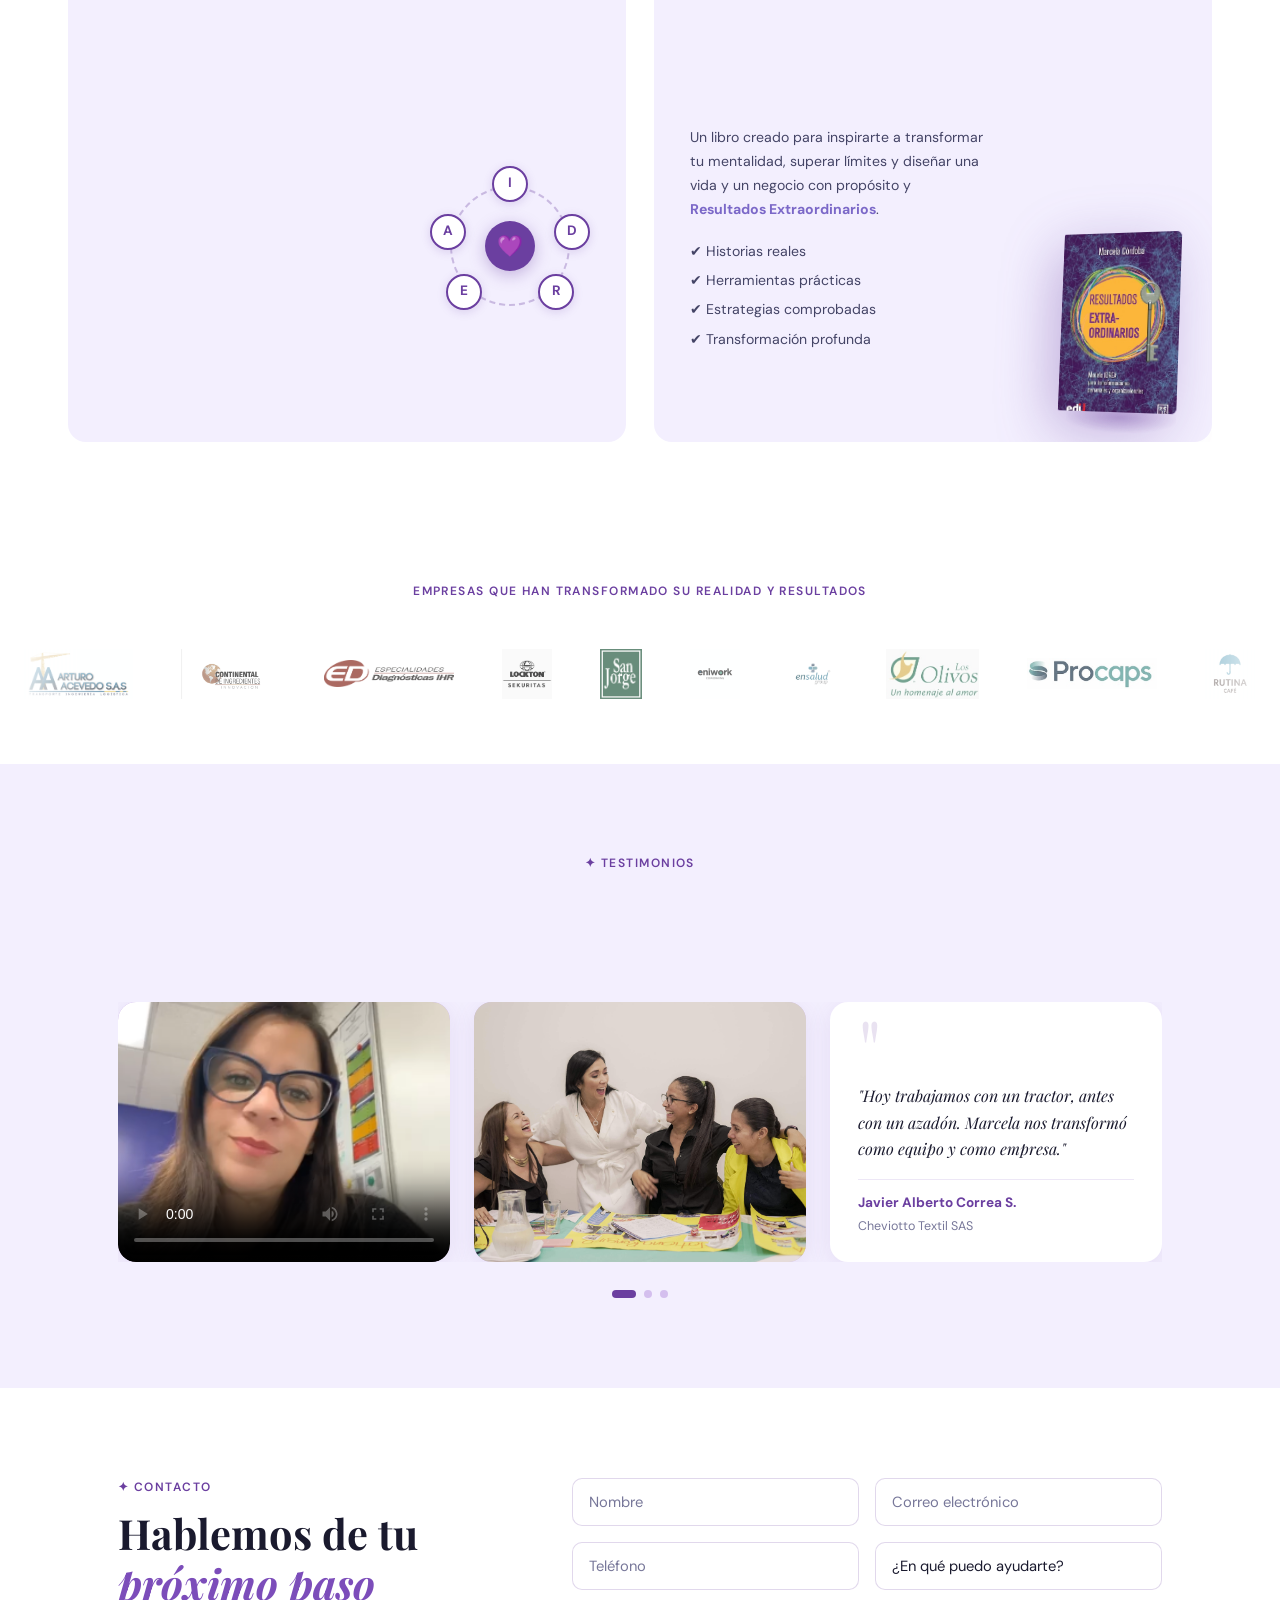
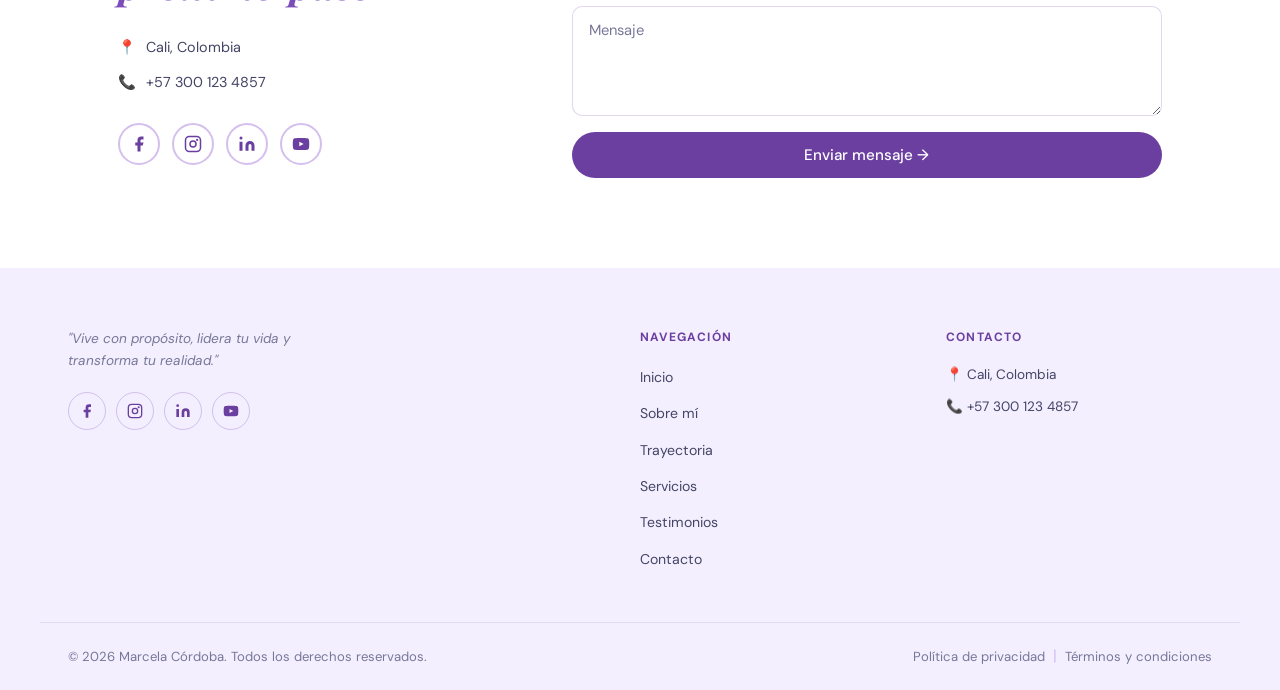
==== commit 7394342c: "final push" ====
--- a/index.html
+++ b/index.html
@@ -362,10 +362,8 @@
           </div>
 
           <!-- BLOQUE 2: VIDEO - FOTO - TEXTO -->
-          <div class="galeria-card galeria-card--video">
-            <video controls playsinline preload="metadata" poster="poster/poster2.png">
-              <source src="testimonios/VideoTestimonio2.mp4" type="video/mp4" />
-            </video>
+           <div class="galeria-card">
+            <img src="testimonios/fotofinal.JPG" alt="Evento 3" />
           </div>
 
           <div class="galeria-card">
@@ -438,7 +436,7 @@
         </div>
       </div>
       <form class="contacto-form" id="contactoForm">
-  <input type="hidden" name="access_key" value="d4427714-0c3a-4dae-83e2-87c3e59bd580">
+  <input type="hidden" name="access_key" value="1ffae850-e25f-4d3f-b3ba-1eb83a917221">
   
   <div class="form-row">
     <input type="text" name="nombre" placeholder="Nombre" class="form-input" required />
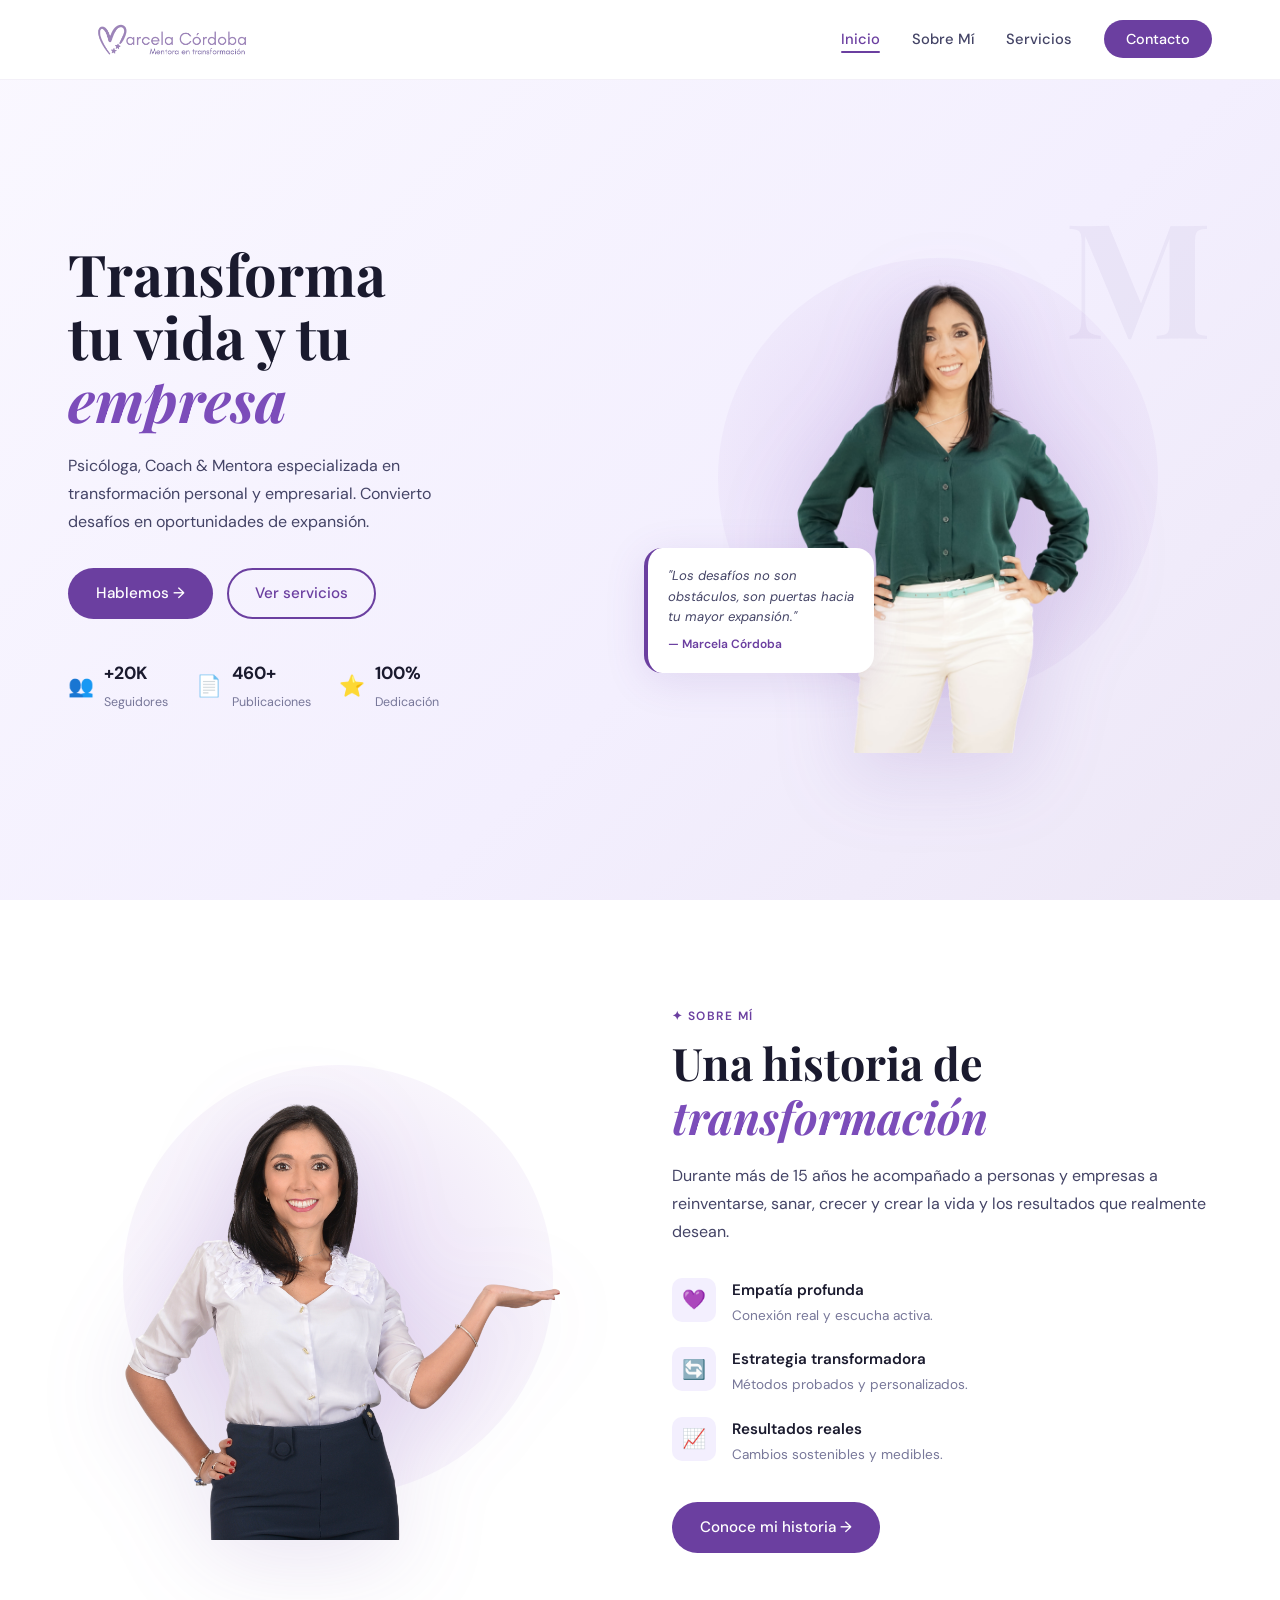
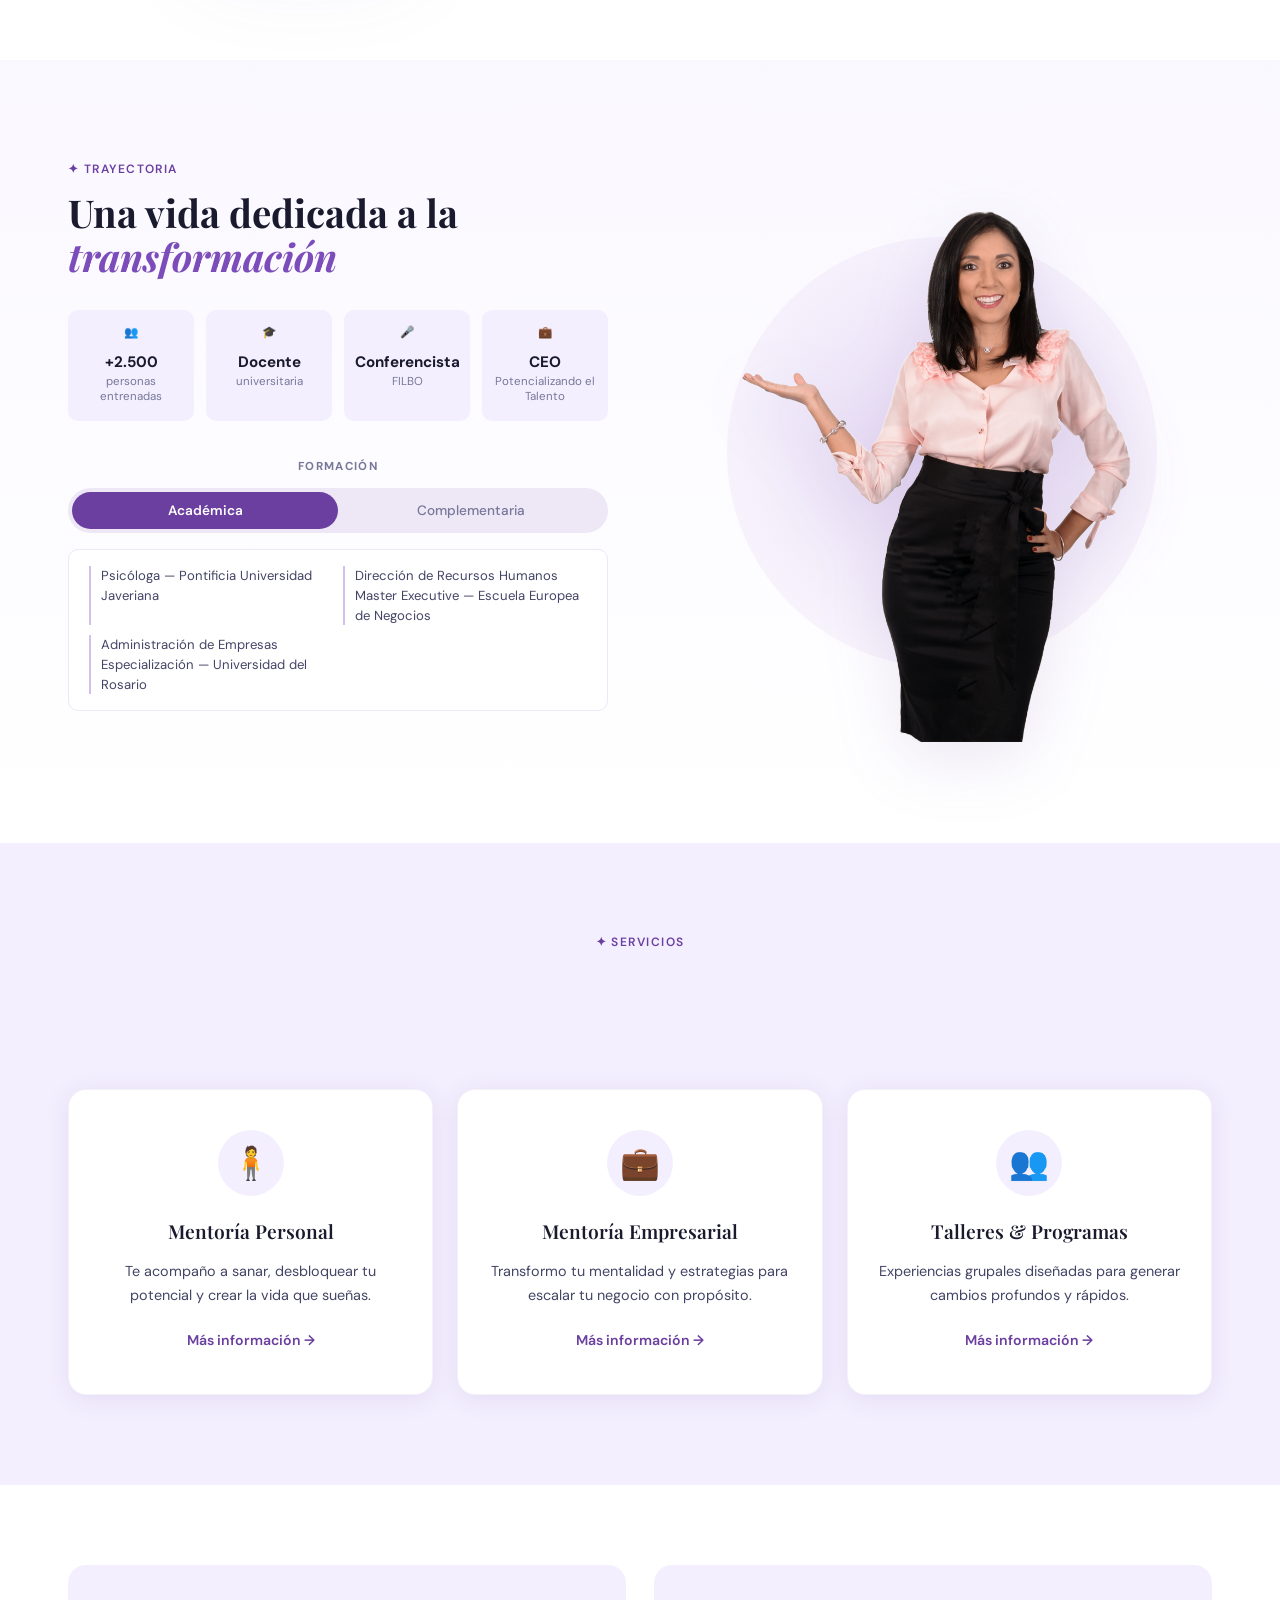
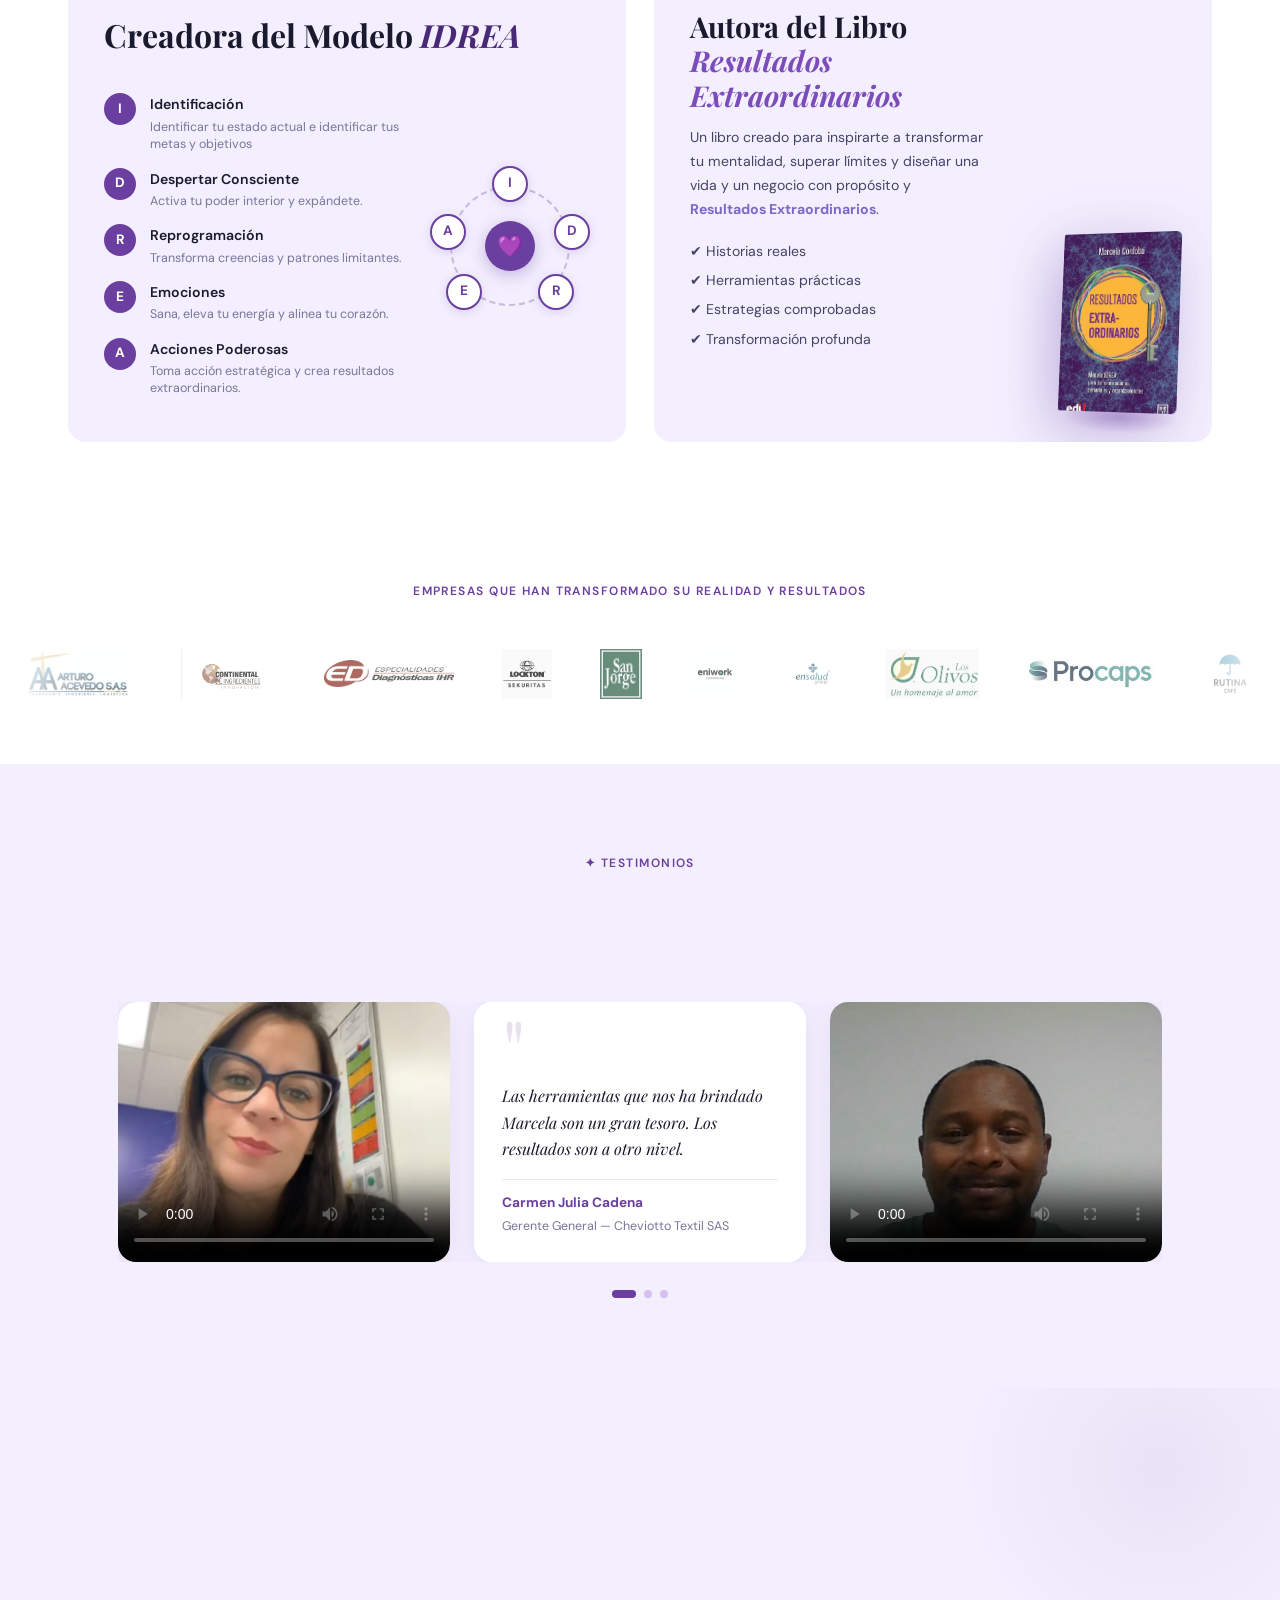
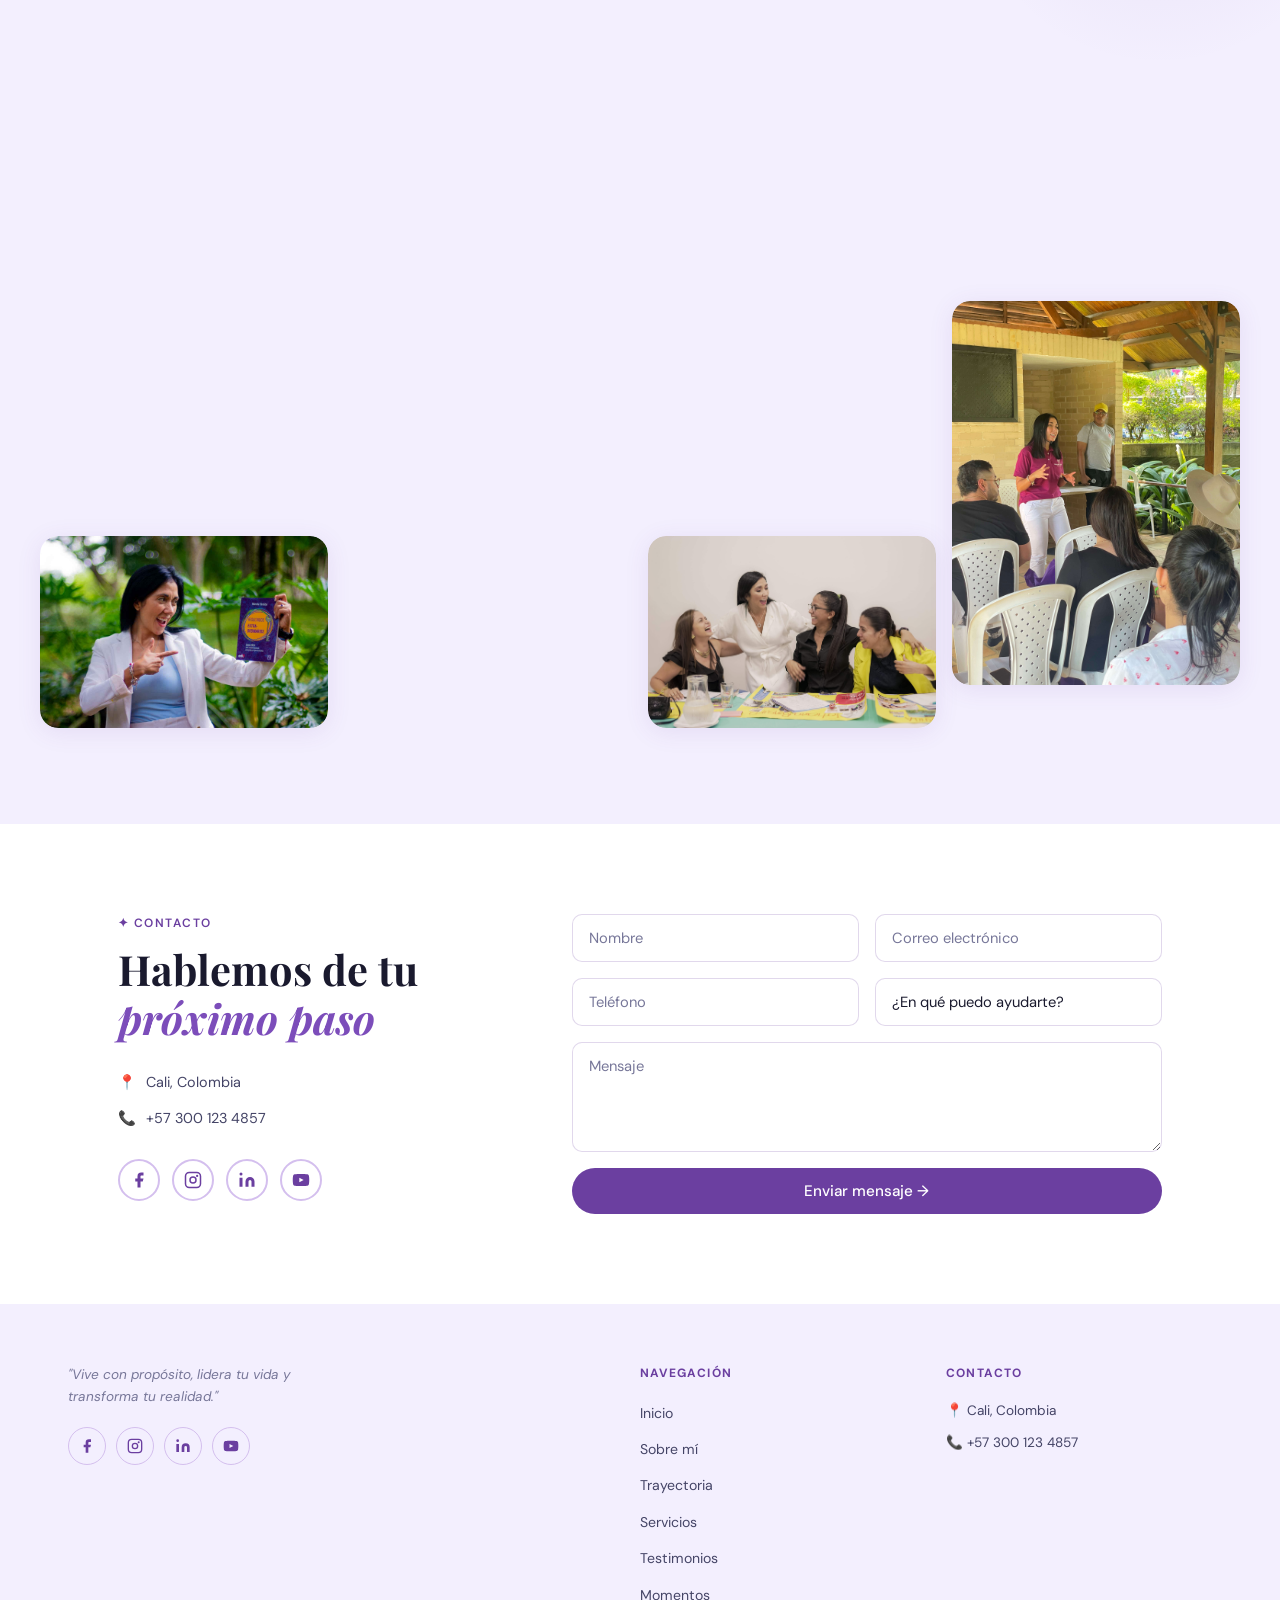
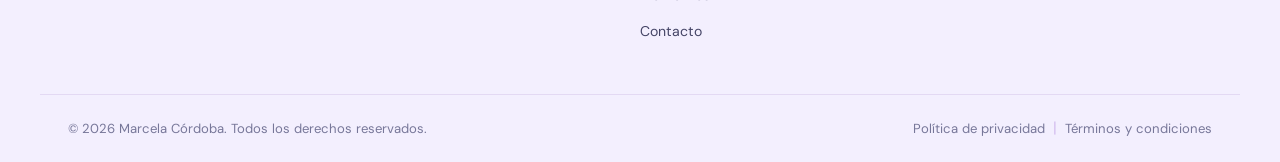
==== commit 07f0e1d1: "Fixes- Testimonios- Galeria Imagenes" ====
--- a/index.html
+++ b/index.html
@@ -329,8 +329,6 @@
   </section>
 
   <!-- TESTIMONIOS -->
-  <!-- GALERÍA -->
-<!-- GALERÍA -->
 <section class="testimonios" id="testimonios">
   <div class="testimonios-container">
     <p class="section-tag center">✦ TESTIMONIOS</p>
@@ -339,21 +337,37 @@
       <div class="testimonios-track-wrap">
         <div class="testimonios-track" id="testimoniosTrack">
 
-          <!-- BLOQUE 1: VIDEO - FOTO - TEXTO -->
+          <!-- 1: VIDEO -->
           <div class="galeria-card galeria-card--video">
             <video controls playsinline preload="metadata" poster="poster/poster1.png">
               <source src="testimonios/VideoTestimonio.mp4" type="video/mp4" />
             </video>
           </div>
 
-          <div class="galeria-card">
-            <img src="testimonios/testimonio2.jpg" alt="Evento 2" />
-          </div>
-
+          <!-- 2: TEXTO — Carmen Julia Cadena -->
           <div class="galeria-card galeria-card--texto">
             <div class="testimonio-texto">
               <span class="testimonio-comilla">"</span>
-              <p>"Hoy trabajamos con un tractor, antes con un azadón. Marcela nos transformó como equipo y como empresa."</p>
+              <p>Las herramientas que nos ha brindado Marcela son un gran tesoro. Los resultados son a otro nivel.</p>
+              <cite>
+                <strong>Carmen Julia Cadena</strong>
+                <span>Gerente General — Cheviotto Textil SAS</span>
+              </cite>
+            </div>
+          </div>
+
+          <!-- 3: VIDEO -->
+          <div class="galeria-card galeria-card--video">
+            <video controls playsinline preload="metadata" poster="poster/poster3.png">
+              <source src="testimonios/VideoTestimonio3.mp4" type="video/mp4" />
+            </video>
+          </div>
+
+          <!-- 4: TEXTO — Javier Alberto Correa -->
+          <div class="galeria-card galeria-card--texto">
+            <div class="testimonio-texto">
+              <span class="testimonio-comilla">"</span>
+              <p>Hoy trabajamos con un tractor, antes con un azadón. Marcela nos transformó como equipo y como empresa.</p>
               <cite>
                 <strong>Javier Alberto Correa S.</strong>
                 <span>Cheviotto Textil SAS</span>
@@ -361,44 +375,63 @@
             </div>
           </div>
 
-          <!-- BLOQUE 2: VIDEO - FOTO - TEXTO -->
-           <div class="galeria-card">
-            <img src="testimonios/fotofinal.JPG" alt="Evento 3" />
-          </div>
-
-          <div class="galeria-card">
-            <img src="testimonios/testimonio3.jpg" alt="Evento 3" />
-          </div>
-
+          <!-- 5: VIDEO -->
+             <!-- 10: TEXTO — Sofía López -->
           <div class="galeria-card galeria-card--texto">
             <div class="testimonio-texto">
               <span class="testimonio-comilla">"</span>
-              <p>"Las herramientas que nos ha brindado Marcela son un gran tesoro. Los resultados son a otro nivel."</p>
+              <p>Marcela me devolvió la fe en mí misma cuando más lo necesitaba. Doy gracias a Dios por ponerla en mi camino.</p>
               <cite>
-                <strong>Carmen Julia Cadena</strong>
-                <span>Gerente General — Cheviotto Textil SAS</span>
+                <strong>Sofía López</strong>
+                <span>Febrero 2020</span>
               </cite>
             </div>
           </div>
 
-          <!-- BLOQUE 3: VIDEO - FOTO - TEXTO -->
-          <div class="galeria-card galeria-card--video">
-            <video controls playsinline preload="metadata" poster="poster/poster3.png">
-              <source src="testimonios/VideoTestimonio3.mp4" type="video/mp4" />
-            </video>
-          </div>
-
-          <div class="galeria-card">
-            <img src="testimonios/testimonio6.jpeg" alt="Evento 4" />
-          </div>
-
+          <!-- 6: TEXTO — Alan Hernández Lagunas -->
           <div class="galeria-card galeria-card--texto">
             <div class="testimonio-texto">
               <span class="testimonio-comilla">"</span>
-              <p>"Me sentí transformado en cuestión de semanas. Desapego, paz interior, estabilidad y recuperación de mi carisma."</p>
+              <p>Llegué con miedos que me paralizaban. Hoy tomo decisiones con claridad y estoy a días de cumplir un sueño que había postergado por años.</p>
               <cite>
-                <strong>Walter Fernández Gil</strong>
-                <span>Ing. Administrador de Proyectos</span>
+                <strong>Alan Hernández Lagunas</strong>
+                <span>Empresario — Estado de Guerrero, México</span>
+              </cite>
+            </div>
+          </div>
+
+          <!-- 7: TEXTO — Diana -->
+          <div class="galeria-card galeria-card--texto">
+            <div class="testimonio-texto">
+              <span class="testimonio-comilla">"</span>
+              <p>Gracias por enseñarme que la base de todo es vivir desde la gratitud. Invertir en mí a tu lado fue una de las mejores decisiones de mi vida.</p>
+              <cite>
+                <strong>Diana</strong>
+                <span>Programa de Transformación Personal</span>
+              </cite>
+            </div>
+          </div>
+
+          <!-- 8: TEXTO — José Alexander Suárez -->
+          <div class="galeria-card galeria-card--texto">
+            <div class="testimonio-texto">
+              <span class="testimonio-comilla">"</span>
+              <p>El seminario de Marcela me enseñó que si trabajamos nuestros pensamientos, los resultados cambian. Hoy manejo mejor mis emociones.</p>
+              <cite>
+                <strong>José Alexander Suárez</strong>
+                <span>Empresario — Cali, Colombia</span>
+              </cite>
+            </div>
+          </div>
+
+          <!-- 9: TEXTO — Daniel Cárdenas -->
+          <div class="galeria-card galeria-card--texto">
+            <div class="testimonio-texto">
+              <span class="testimonio-comilla">"</span>
+              <p>Marcela me ayudó a entender que mis acciones venían del ego. Cambiar mis pensamientos cambió mi vida por completo.</p>
+              <cite>
+                <strong>Daniel Cárdenas</strong>
+                <span>MBA — Nashville, USA</span>
               </cite>
             </div>
           </div>
@@ -409,6 +442,102 @@
     <div class="slider-dots" id="sliderDots"></div>
   </div>
 </section>
+
+  <!-- MOMENTOS -->
+  <section class="momentos" id="momentos">
+    <div class="momentos-container">
+      <p class="section-tag center fade-in">✦ MOMENTOS</p>
+      <h2 class="momentos-title fade-in fade-in-delay-1">Galería de <em class="accent">momentos</em></h2>
+      <p class="momentos-sub fade-in fade-in-delay-2">Instantes que capturan el camino hacia una vida más plena y auténtica</p>
+
+      <div class="momentos-grid">
+        <div class="momento-item fade-in" data-index="0">
+          <img src="Momentos/momento1.jpg" alt="Momento 1" loading="lazy">
+          <div class="momento-overlay">
+            <svg class="momento-icon" xmlns="http://www.w3.org/2000/svg" viewBox="0 0 24 24" fill="none" stroke="currentColor" stroke-width="1.5" stroke-linecap="round" stroke-linejoin="round"><circle cx="11" cy="11" r="8"/><line x1="21" y1="21" x2="16.65" y2="16.65"/><line x1="11" y1="8" x2="11" y2="14"/><line x1="8" y1="11" x2="14" y2="11"/></svg>
+          </div>
+        </div>
+        <div class="momento-item fade-in" data-index="1">
+          <img src="Momentos/momento2.jpg" alt="Momento 2" loading="lazy">
+          <div class="momento-overlay">
+            <svg class="momento-icon" xmlns="http://www.w3.org/2000/svg" viewBox="0 0 24 24" fill="none" stroke="currentColor" stroke-width="1.5" stroke-linecap="round" stroke-linejoin="round"><circle cx="11" cy="11" r="8"/><line x1="21" y1="21" x2="16.65" y2="16.65"/><line x1="11" y1="8" x2="11" y2="14"/><line x1="8" y1="11" x2="14" y2="11"/></svg>
+          </div>
+        </div>
+        <div class="momento-item fade-in" data-index="2">
+          <img src="Momentos/momento3.jpg" alt="Momento 3" loading="lazy">
+          <div class="momento-overlay">
+            <svg class="momento-icon" xmlns="http://www.w3.org/2000/svg" viewBox="0 0 24 24" fill="none" stroke="currentColor" stroke-width="1.5" stroke-linecap="round" stroke-linejoin="round"><circle cx="11" cy="11" r="8"/><line x1="21" y1="21" x2="16.65" y2="16.65"/><line x1="11" y1="8" x2="11" y2="14"/><line x1="8" y1="11" x2="14" y2="11"/></svg>
+          </div>
+        </div>
+        <div class="momento-item fade-in" data-index="3">
+          <img src="Momentos/momento4.jpg" alt="Momento 4" loading="lazy">
+          <div class="momento-overlay">
+            <svg class="momento-icon" xmlns="http://www.w3.org/2000/svg" viewBox="0 0 24 24" fill="none" stroke="currentColor" stroke-width="1.5" stroke-linecap="round" stroke-linejoin="round"><circle cx="11" cy="11" r="8"/><line x1="21" y1="21" x2="16.65" y2="16.65"/><line x1="11" y1="8" x2="11" y2="14"/><line x1="8" y1="11" x2="14" y2="11"/></svg>
+          </div>
+        </div>
+        <div class="momento-item fade-in" data-index="4">
+          <img src="Momentos/momento5.jpg" alt="Momento 5" loading="lazy">
+          <div class="momento-overlay">
+            <svg class="momento-icon" xmlns="http://www.w3.org/2000/svg" viewBox="0 0 24 24" fill="none" stroke="currentColor" stroke-width="1.5" stroke-linecap="round" stroke-linejoin="round"><circle cx="11" cy="11" r="8"/><line x1="21" y1="21" x2="16.65" y2="16.65"/><line x1="11" y1="8" x2="11" y2="14"/><line x1="8" y1="11" x2="14" y2="11"/></svg>
+          </div>
+        </div>
+        <div class="momento-item fade-in" data-index="5">
+          <img src="Momentos/momento6.jpg" alt="Momento 6" loading="lazy">
+          <div class="momento-overlay">
+            <svg class="momento-icon" xmlns="http://www.w3.org/2000/svg" viewBox="0 0 24 24" fill="none" stroke="currentColor" stroke-width="1.5" stroke-linecap="round" stroke-linejoin="round"><circle cx="11" cy="11" r="8"/><line x1="21" y1="21" x2="16.65" y2="16.65"/><line x1="11" y1="8" x2="11" y2="14"/><line x1="8" y1="11" x2="14" y2="11"/></svg>
+          </div>
+        </div>
+        <div class="momento-item fade-in" data-index="6">
+          <img src="Momentos/momento7.jpg" alt="Momento 7" loading="lazy">
+          <div class="momento-overlay">
+            <svg class="momento-icon" xmlns="http://www.w3.org/2000/svg" viewBox="0 0 24 24" fill="none" stroke="currentColor" stroke-width="1.5" stroke-linecap="round" stroke-linejoin="round"><circle cx="11" cy="11" r="8"/><line x1="21" y1="21" x2="16.65" y2="16.65"/><line x1="11" y1="8" x2="11" y2="14"/><line x1="8" y1="11" x2="14" y2="11"/></svg>
+          </div>
+        </div>
+        <div class="momento-item fade-in" data-index="7">
+          <img src="Momentos/momento8.jpg" alt="Momento 8" loading="lazy">
+          <div class="momento-overlay">
+            <svg class="momento-icon" xmlns="http://www.w3.org/2000/svg" viewBox="0 0 24 24" fill="none" stroke="currentColor" stroke-width="1.5" stroke-linecap="round" stroke-linejoin="round"><circle cx="11" cy="11" r="8"/><line x1="21" y1="21" x2="16.65" y2="16.65"/><line x1="11" y1="8" x2="11" y2="14"/><line x1="8" y1="11" x2="14" y2="11"/></svg>
+          </div>
+        </div>
+        <div class="momento-item fade-in" data-index="8">
+          <img src="testimonios/testimonio2.jpg" alt="Momento 8" loading="lazy">
+          <div class="momento-overlay">
+            <svg class="momento-icon" xmlns="http://www.w3.org/2000/svg" viewBox="0 0 24 24" fill="none" stroke="currentColor" stroke-width="1.5" stroke-linecap="round" stroke-linejoin="round"><circle cx="11" cy="11" r="8"/><line x1="21" y1="21" x2="16.65" y2="16.65"/><line x1="11" y1="8" x2="11" y2="14"/><line x1="8" y1="11" x2="14" y2="11"/></svg>
+          </div>
+        </div>
+        <div class="momento-item fade-in" data-index="9">
+          <img src="testimonios/testimonio1.jpg" alt="Momento 9" loading="lazy">
+          <div class="momento-overlay">
+            <svg class="momento-icon" xmlns="http://www.w3.org/2000/svg" viewBox="0 0 24 24" fill="none" stroke="currentColor" stroke-width="1.5" stroke-linecap="round" stroke-linejoin="round"><circle cx="11" cy="11" r="8"/><line x1="21" y1="21" x2="16.65" y2="16.65"/><line x1="11" y1="8" x2="11" y2="14"/><line x1="8" y1="11" x2="14" y2="11"/></svg>
+          </div>
+        </div>
+        <div class="momento-item fade-in" data-index="9">
+          <img src="Momentos/momento9.jpg" alt="Momento 9" loading="lazy">
+          <div class="momento-overlay">
+            <svg class="momento-icon" xmlns="http://www.w3.org/2000/svg" viewBox="0 0 24 24" fill="none" stroke="currentColor" stroke-width="1.5" stroke-linecap="round" stroke-linejoin="round"><circle cx="11" cy="11" r="8"/><line x1="21" y1="21" x2="16.65" y2="16.65"/><line x1="11" y1="8" x2="11" y2="14"/><line x1="8" y1="11" x2="14" y2="11"/></svg>
+          </div>
+        </div>
+      </div>
+    </div>
+  </section>
+
+  <!-- LIGHTBOX MODAL -->
+  <div class="momentos-modal" id="momentosModal" role="dialog" aria-modal="true" aria-label="Visor de imagen">
+    <div class="modal-backdrop" id="modalBackdrop"></div>
+    <button class="modal-close" id="modalClose" aria-label="Cerrar">
+      <svg xmlns="http://www.w3.org/2000/svg" viewBox="0 0 24 24" fill="none" stroke="currentColor" stroke-width="2" stroke-linecap="round" stroke-linejoin="round" width="22" height="22"><line x1="18" y1="6" x2="6" y2="18"/><line x1="6" y1="6" x2="18" y2="18"/></svg>
+    </button>
+    <button class="modal-nav modal-prev" id="modalPrev" aria-label="Anterior">
+      <svg xmlns="http://www.w3.org/2000/svg" viewBox="0 0 24 24" fill="none" stroke="currentColor" stroke-width="2" stroke-linecap="round" stroke-linejoin="round" width="28" height="28"><polyline points="15 18 9 12 15 6"/></svg>
+    </button>
+    <div class="modal-img-wrap">
+      <img src="" alt="" id="modalImg" class="modal-img">
+    </div>
+    <button class="modal-nav modal-next" id="modalNext" aria-label="Siguiente">
+      <svg xmlns="http://www.w3.org/2000/svg" viewBox="0 0 24 24" fill="none" stroke="currentColor" stroke-width="2" stroke-linecap="round" stroke-linejoin="round" width="28" height="28"><polyline points="9 18 15 12 9 6"/></svg>
+    </button>
+    <div class="modal-counter" id="modalCounter"></div>
+  </div>
 
   <!-- CONTACTO -->
   <section class="contacto" id="contacto">
@@ -466,10 +595,10 @@
           <a href="https://www.facebook.com/profile.php?id=100073081083737" aria-label="Facebook">
             <svg xmlns="http://www.w3.org/2000/svg" viewBox="0 0 24 24" fill="currentColor" width="16" height="16"><path d="M18 2h-3a5 5 0 00-5 5v3H7v4h3v8h4v-8h3l1-4h-4V7a1 1 0 011-1h3z"/></svg>
           </a>
-          <a href="https://www.instagram.com/marcelacordoba/" aria-label="Instagram">
+          <a href="https://www.instagram.com/marcelacordobamentora/" aria-label="Instagram">
             <svg xmlns="http://www.w3.org/2000/svg" viewBox="0 0 24 24" fill="none" stroke="currentColor" stroke-width="2" stroke-linecap="round" stroke-linejoin="round" width="16" height="16"><rect x="2" y="2" width="20" height="20" rx="5" ry="5"/><circle cx="12" cy="12" r="4"/><circle cx="17.5" cy="6.5" r="1.5" fill="currentColor" stroke="none"/></svg>
           </a>
-          <a href="https://www.linkedin.com/in/marcelacordoba/" aria-label="LinkedIn">
+          <a href="https://www.linkedin.com/in/marcelacordobamentora/" aria-label="LinkedIn">
             <svg xmlns="http://www.w3.org/2000/svg" viewBox="0 0 24 24" fill="currentColor" width="16" height="16"><path d="M16 8a6 6 0 016 6v7h-4v-7a2 2 0 00-2-2 2 2 0 00-2 2v7h-4v-7a6 6 0 016-6zM2 9h4v12H2z"/><circle cx="4" cy="4" r="2"/></svg>
           </a>
           <a href="https://www.youtube.com/@Marcelacordobamentora" aria-label="YouTube">
@@ -485,6 +614,7 @@
           <li><a href="#trayectoria">Trayectoria</a></li>
           <li><a href="#servicios">Servicios</a></li>
           <li><a href="#testimonios">Testimonios</a></li>
+          <li><a href="#momentos">Momentos</a></li>
           <li><a href="#contacto">Contacto</a></li>
         </ul>
       </div>
--- a/styles.css
+++ b/styles.css
@@ -1474,3 +1474,216 @@
 .fade-in-delay-1 { transition-delay: 0.1s; }
 .fade-in-delay-2 { transition-delay: 0.2s; }
 .fade-in-delay-3 { transition-delay: 0.3s; }
+
+/* ===========================
+   MOMENTOS
+   =========================== */
+.momentos {
+  background: var(--purple-bg);
+  padding: 96px 24px;
+  position: relative;
+  overflow: hidden;
+}
+
+.momentos::before {
+  content: '';
+  position: absolute;
+  top: -120px;
+  right: -80px;
+  width: 400px;
+  height: 400px;
+  background: radial-gradient(circle, rgba(107,63,160,0.07) 0%, transparent 70%);
+  pointer-events: none;
+}
+
+.momentos-container {
+  max-width: 1200px;
+  margin: 0 auto;
+  text-align: center;
+}
+
+.momentos-title {
+  font-family: var(--font-display);
+  font-size: clamp(2rem, 4vw, 2.8rem);
+  font-weight: 700;
+  color: var(--text-dark);
+  margin: 10px 0 16px;
+  line-height: 1.2;
+}
+
+.momentos-sub {
+  font-family: var(--font-body);
+  font-size: 1.05rem;
+  color: var(--text-mid);
+  max-width: 520px;
+  margin: 0 auto 56px;
+  line-height: 1.6;
+}
+
+.momentos-grid {
+  columns: 4;
+  column-gap: 16px;
+}
+
+.momento-item {
+  break-inside: avoid;
+  position: relative;
+  overflow: hidden;
+  border-radius: var(--radius);
+  margin-bottom: 16px;
+  cursor: pointer;
+  box-shadow: var(--shadow-card);
+  transition: box-shadow var(--transition), transform var(--transition);
+}
+
+.momento-item:hover {
+  box-shadow: 0 12px 48px rgba(107,63,160,0.22);
+  transform: translateY(-3px);
+}
+
+.momento-item img {
+  display: block;
+  width: 100%;
+  height: auto;
+  border-radius: var(--radius);
+  transition: transform 0.5s ease;
+}
+
+.momento-item:hover img {
+  transform: scale(1.07);
+}
+
+.momento-overlay {
+  position: absolute;
+  inset: 0;
+  background: linear-gradient(160deg, rgba(74,40,120,0.0) 0%, rgba(107,63,160,0.72) 100%);
+  border-radius: var(--radius);
+  display: flex;
+  align-items: center;
+  justify-content: center;
+  opacity: 0;
+  transition: opacity 0.35s ease;
+}
+
+.momento-item:hover .momento-overlay { opacity: 1; }
+
+.momento-icon {
+  width: 44px;
+  height: 44px;
+  color: #fff;
+  transform: scale(0.7);
+  transition: transform 0.35s ease;
+  filter: drop-shadow(0 2px 8px rgba(0,0,0,0.25));
+}
+
+.momento-item:hover .momento-icon { transform: scale(1); }
+
+/* ── Lightbox ─── */
+.momentos-modal {
+  position: fixed;
+  inset: 0;
+  z-index: 9000;
+  display: flex;
+  align-items: center;
+  justify-content: center;
+  opacity: 0;
+  pointer-events: none;
+  transition: opacity 0.3s ease;
+}
+
+.momentos-modal.open { opacity: 1; pointer-events: all; }
+
+.modal-backdrop {
+  position: absolute;
+  inset: 0;
+  background: rgba(16, 8, 32, 0.88);
+  backdrop-filter: blur(6px);
+  -webkit-backdrop-filter: blur(6px);
+}
+
+.modal-img-wrap {
+  position: relative;
+  z-index: 1;
+  max-width: min(90vw, 900px);
+  max-height: 88vh;
+  display: flex;
+  align-items: center;
+  justify-content: center;
+}
+
+.modal-img {
+  max-width: 100%;
+  max-height: 88vh;
+  border-radius: var(--radius);
+  box-shadow: 0 24px 80px rgba(0,0,0,0.5);
+  object-fit: contain;
+  display: block;
+}
+
+.modal-close {
+  position: absolute;
+  top: 20px;
+  right: 20px;
+  z-index: 2;
+  background: rgba(255,255,255,0.12);
+  border: 1.5px solid rgba(255,255,255,0.2);
+  color: #fff;
+  width: 46px;
+  height: 46px;
+  border-radius: 50%;
+  cursor: pointer;
+  display: flex;
+  align-items: center;
+  justify-content: center;
+  transition: background var(--transition), transform var(--transition);
+  backdrop-filter: blur(4px);
+}
+
+.modal-close:hover { background: var(--purple); transform: rotate(90deg); }
+
+.modal-nav {
+  position: relative;
+  z-index: 2;
+  background: rgba(255,255,255,0.1);
+  border: 1.5px solid rgba(255,255,255,0.18);
+  color: #fff;
+  width: 54px;
+  height: 54px;
+  border-radius: 50%;
+  cursor: pointer;
+  display: flex;
+  align-items: center;
+  justify-content: center;
+  margin: 0 16px;
+  transition: background var(--transition), transform var(--transition);
+  backdrop-filter: blur(4px);
+  flex-shrink: 0;
+}
+
+.modal-nav:hover { background: var(--purple); transform: scale(1.08); }
+
+.modal-counter {
+  position: absolute;
+  bottom: 20px;
+  left: 50%;
+  transform: translateX(-50%);
+  z-index: 2;
+  font-family: var(--font-body);
+  font-size: 0.85rem;
+  color: rgba(255,255,255,0.65);
+  letter-spacing: 0.08em;
+}
+
+@media (max-width: 1024px) { .momentos-grid { columns: 3; } }
+
+@media (max-width: 768px) {
+  .momentos { padding: 72px 20px; }
+  .momentos-grid { columns: 2; column-gap: 12px; }
+  .momentos-sub { margin-bottom: 40px; }
+  .modal-nav { width: 44px; height: 44px; margin: 0 8px; }
+}
+
+@media (max-width: 480px) {
+  .momentos-grid { columns: 1; }
+  .modal-img-wrap { max-width: 94vw; }
+}
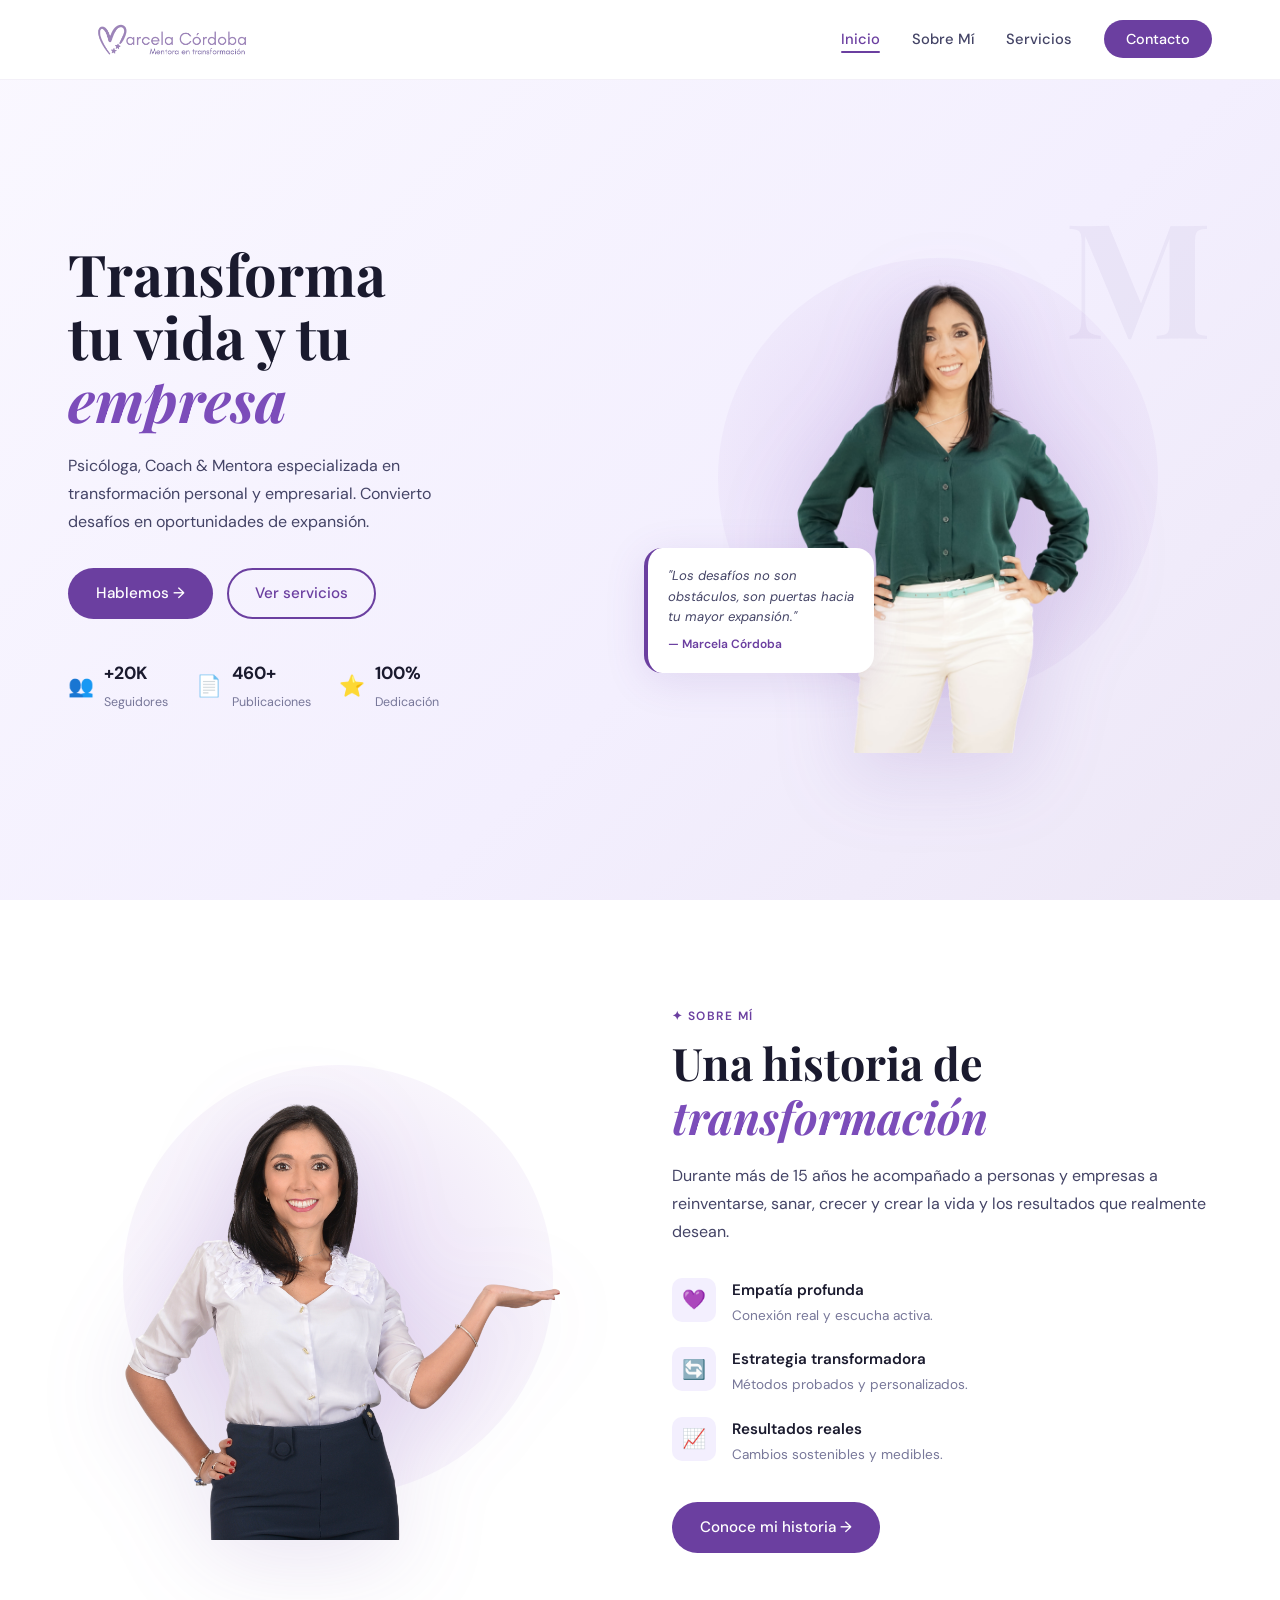
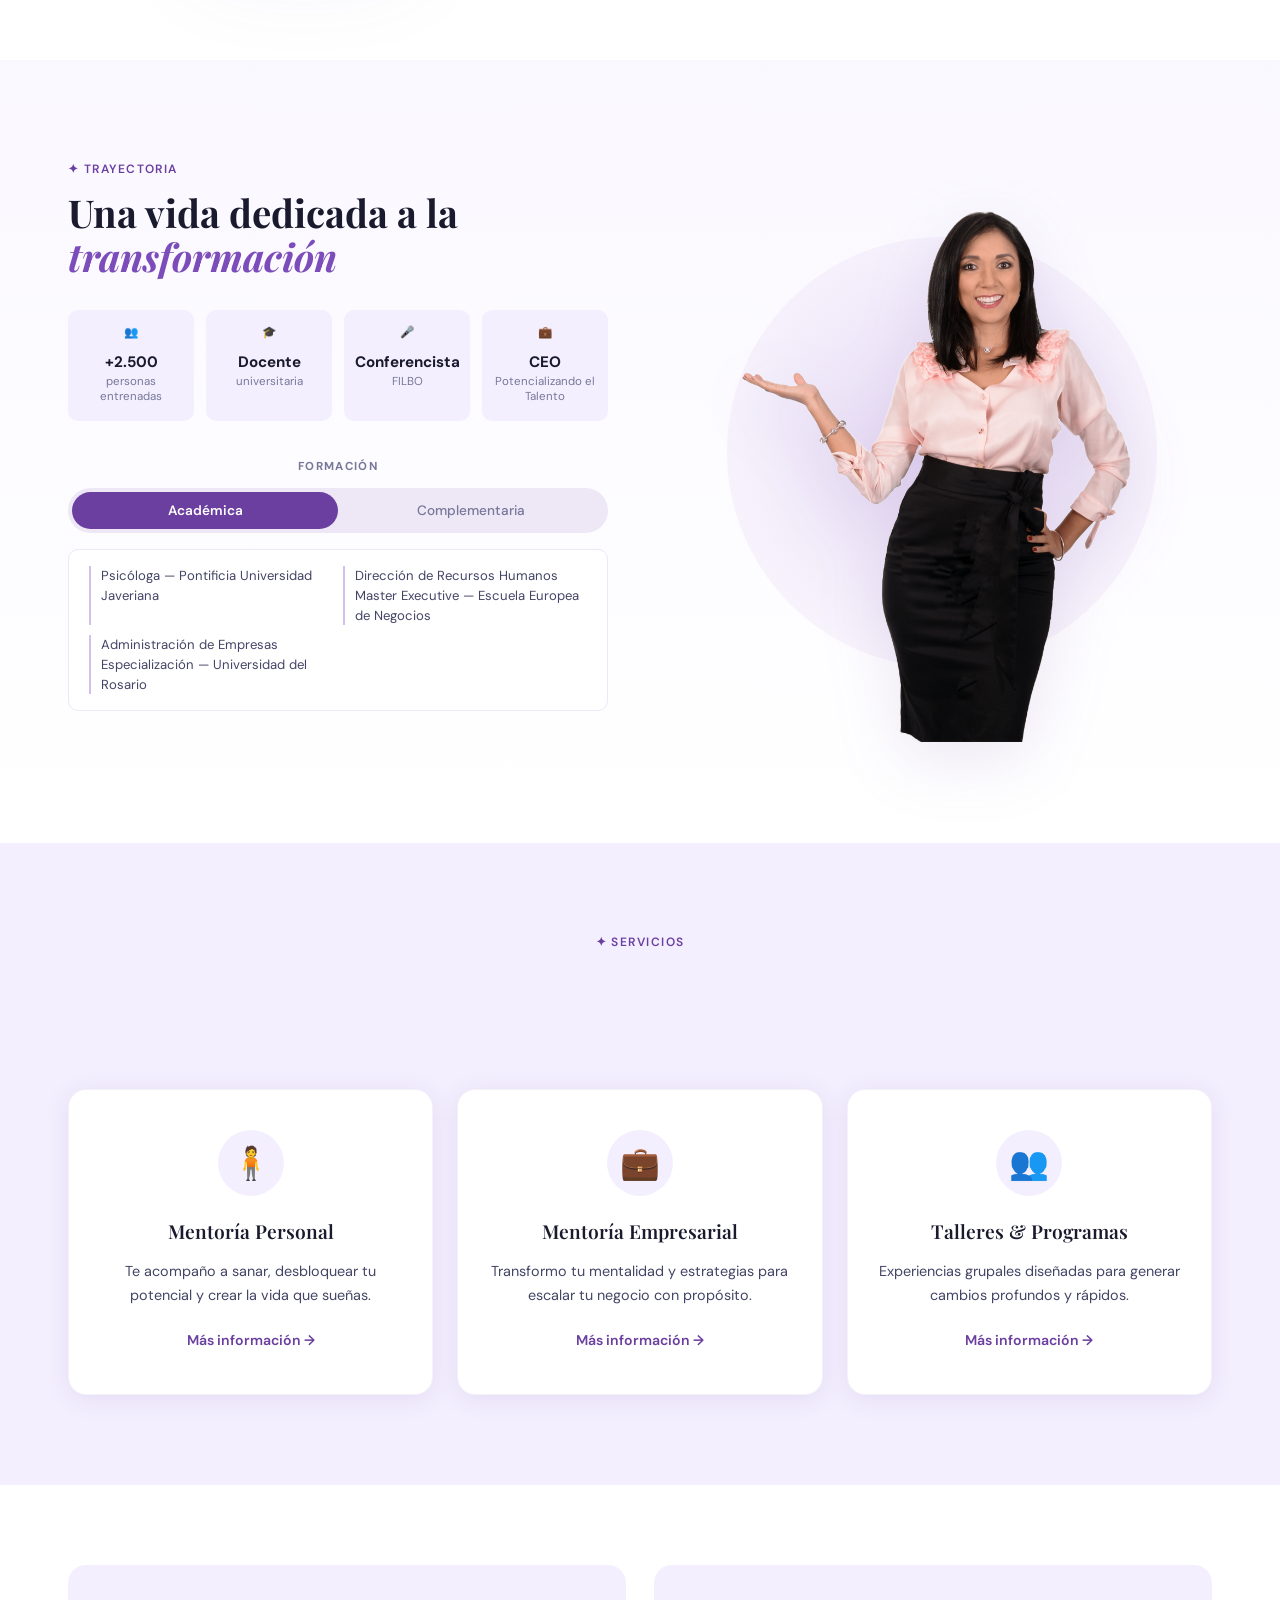
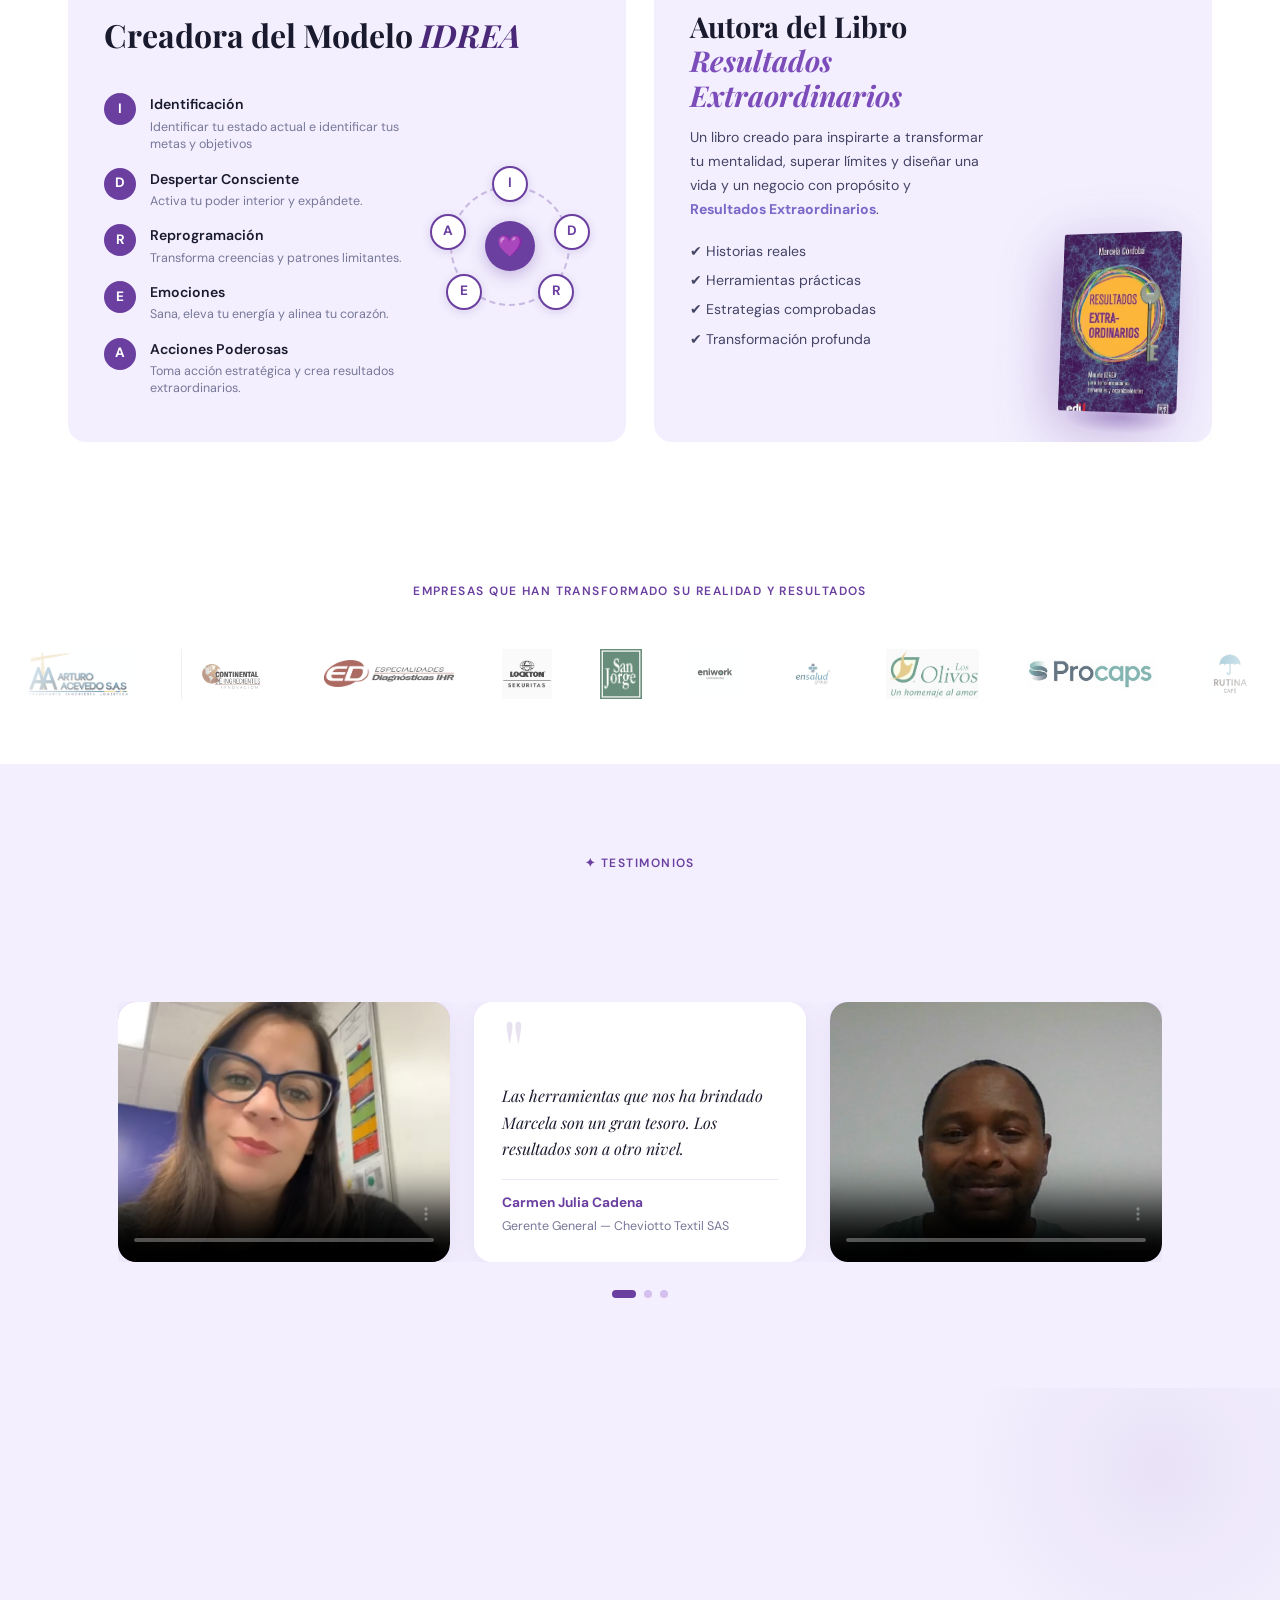
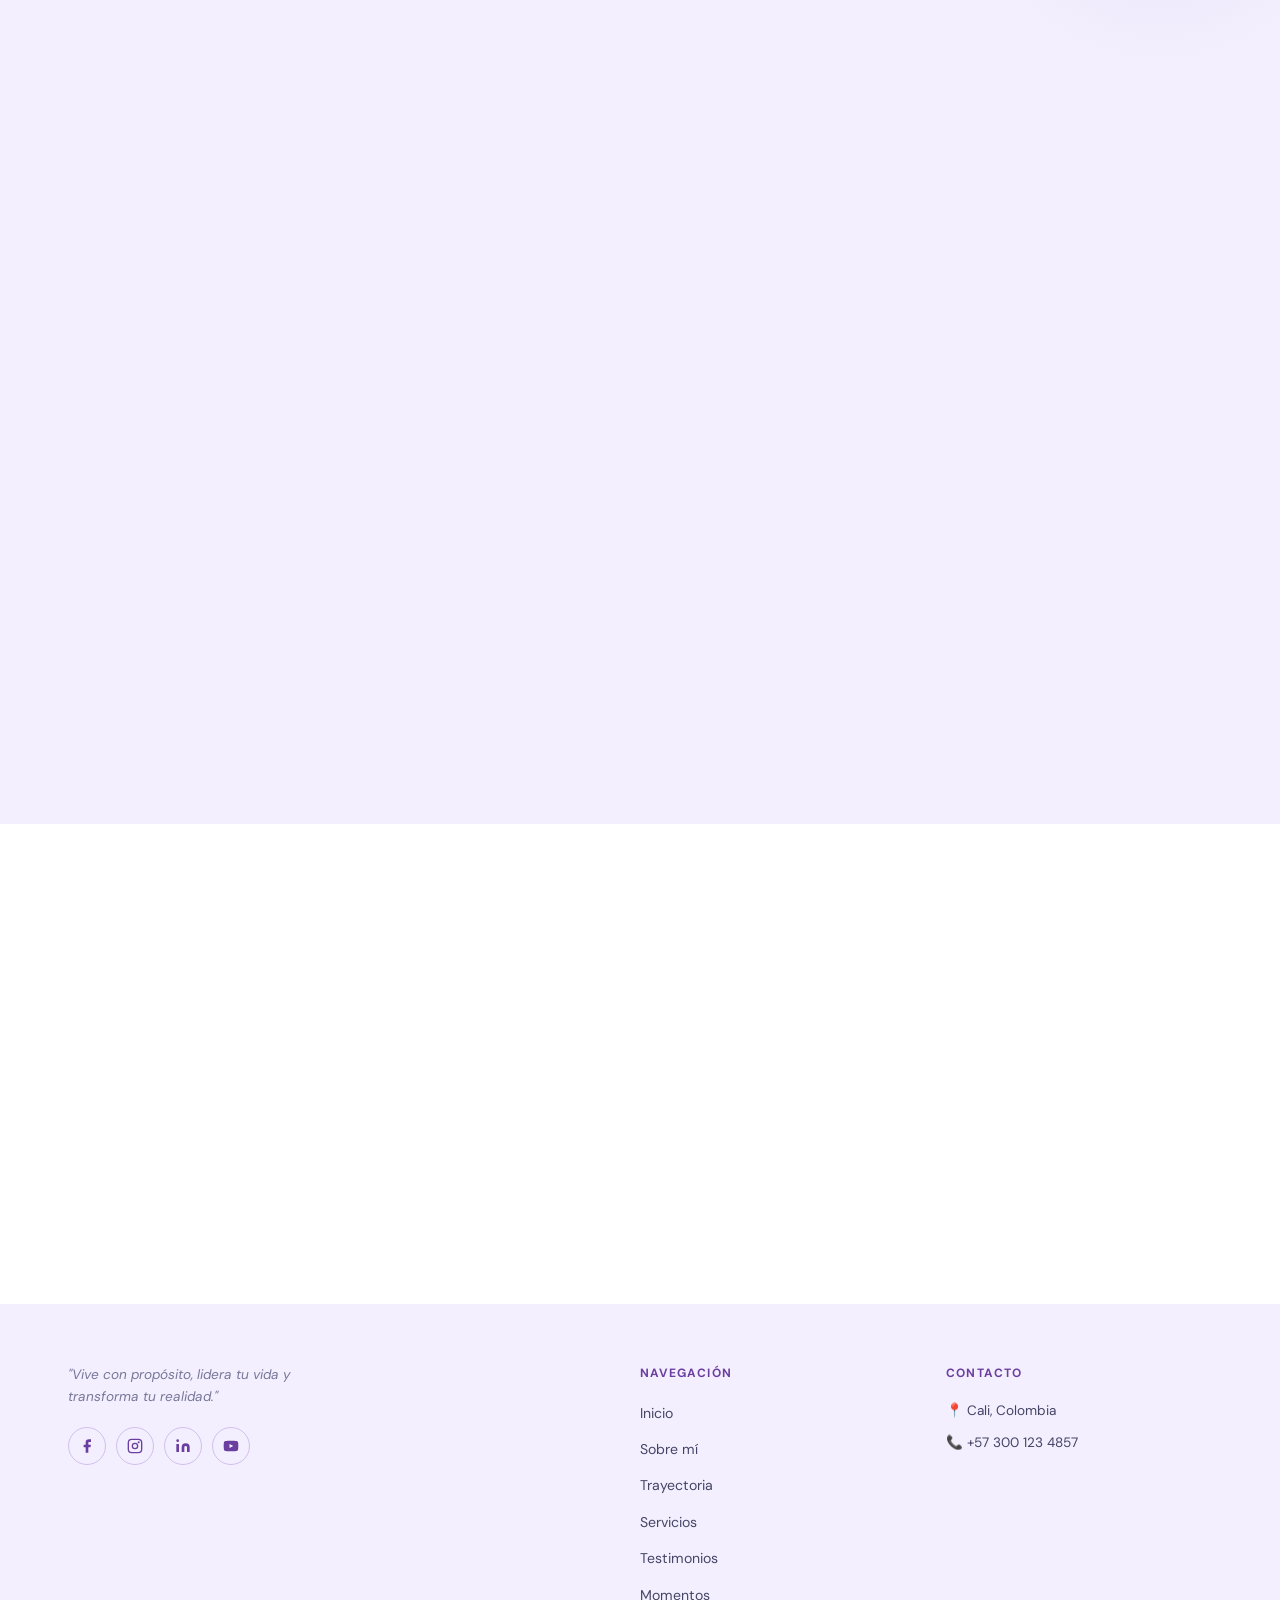
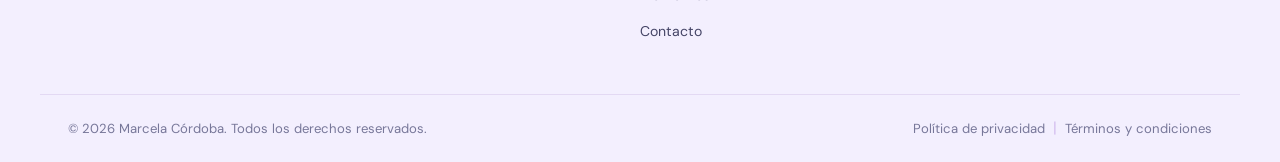
==== commit 56bb306a: "galeria fixed" ====
--- a/index.html
+++ b/index.html
@@ -494,7 +494,7 @@
           </div>
         </div>
         <div class="momento-item fade-in" data-index="7">
-          <img src="Momentos/momento8.jpg" alt="Momento 8" loading="lazy">
+          <img src="momento8.jpg" alt="Momento 8" loading="lazy">
           <div class="momento-overlay">
             <svg class="momento-icon" xmlns="http://www.w3.org/2000/svg" viewBox="0 0 24 24" fill="none" stroke="currentColor" stroke-width="1.5" stroke-linecap="round" stroke-linejoin="round"><circle cx="11" cy="11" r="8"/><line x1="21" y1="21" x2="16.65" y2="16.65"/><line x1="11" y1="8" x2="11" y2="14"/><line x1="8" y1="11" x2="14" y2="11"/></svg>
           </div>
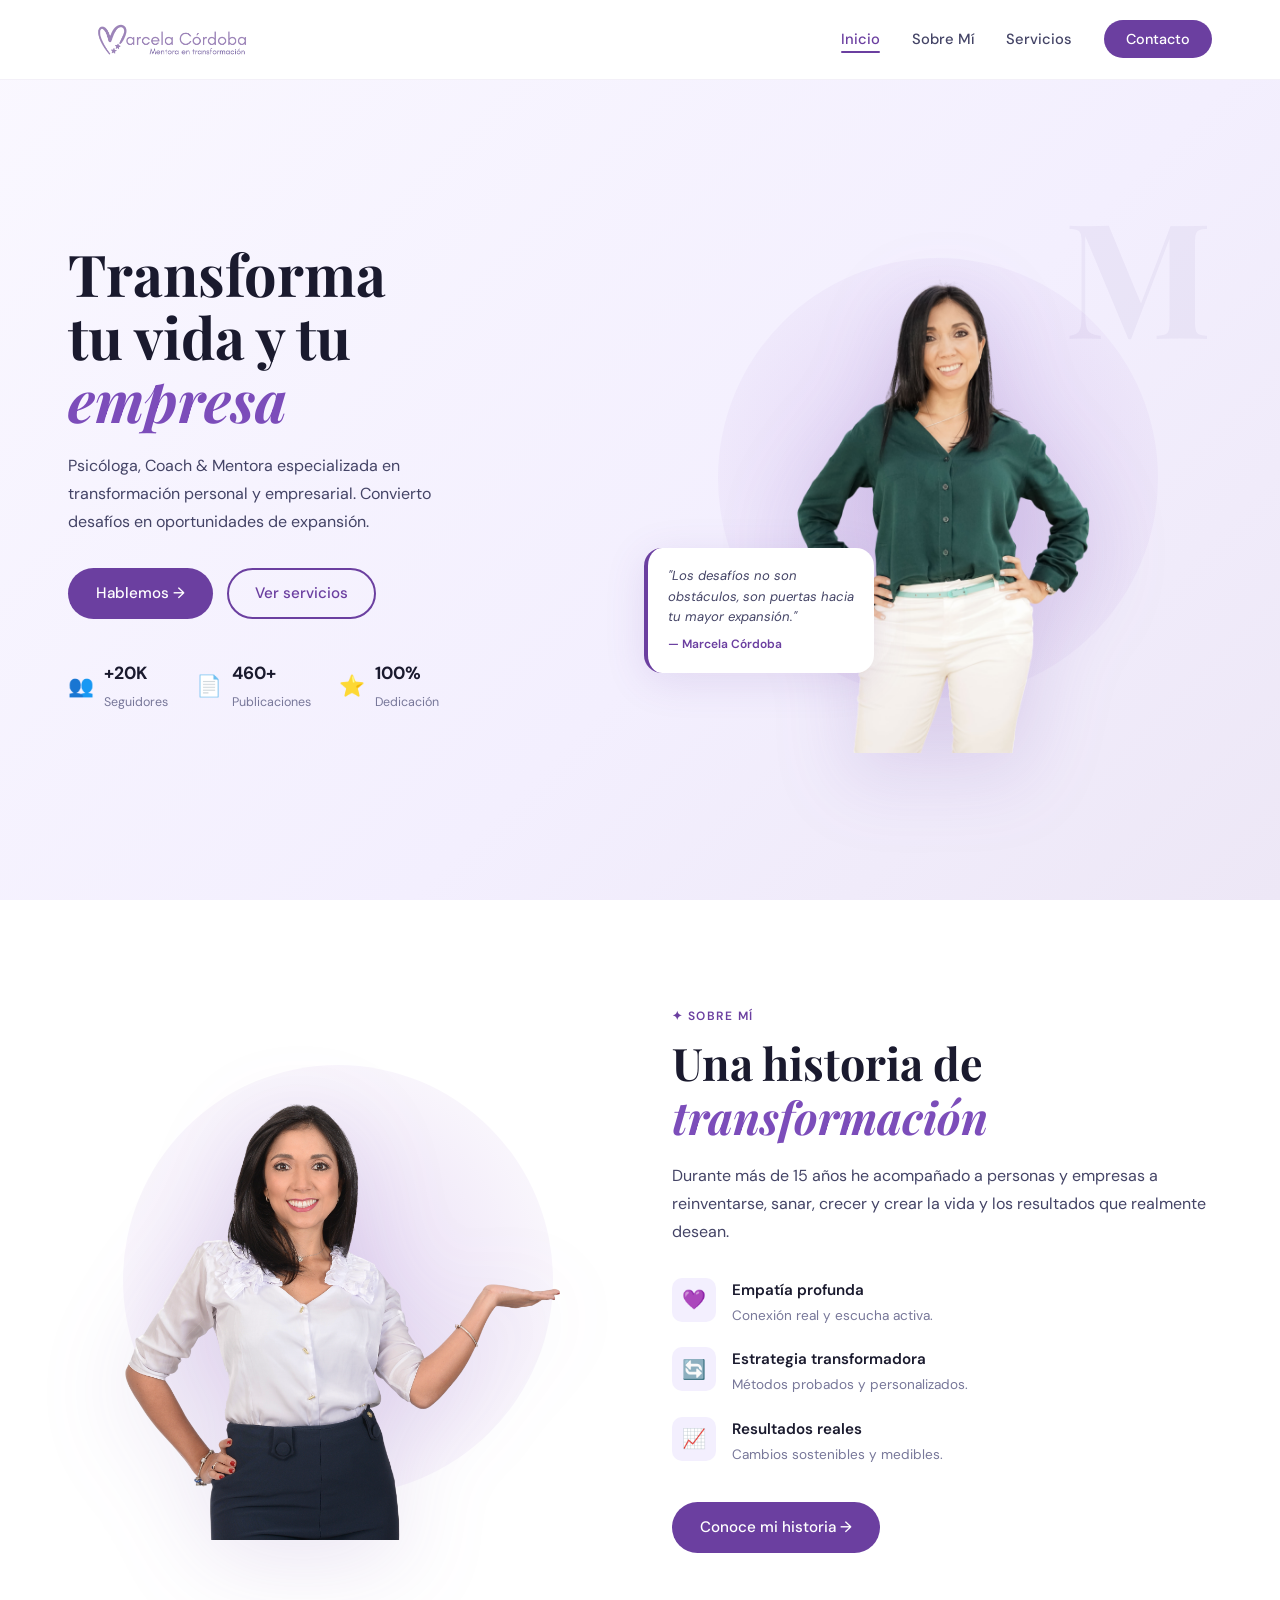
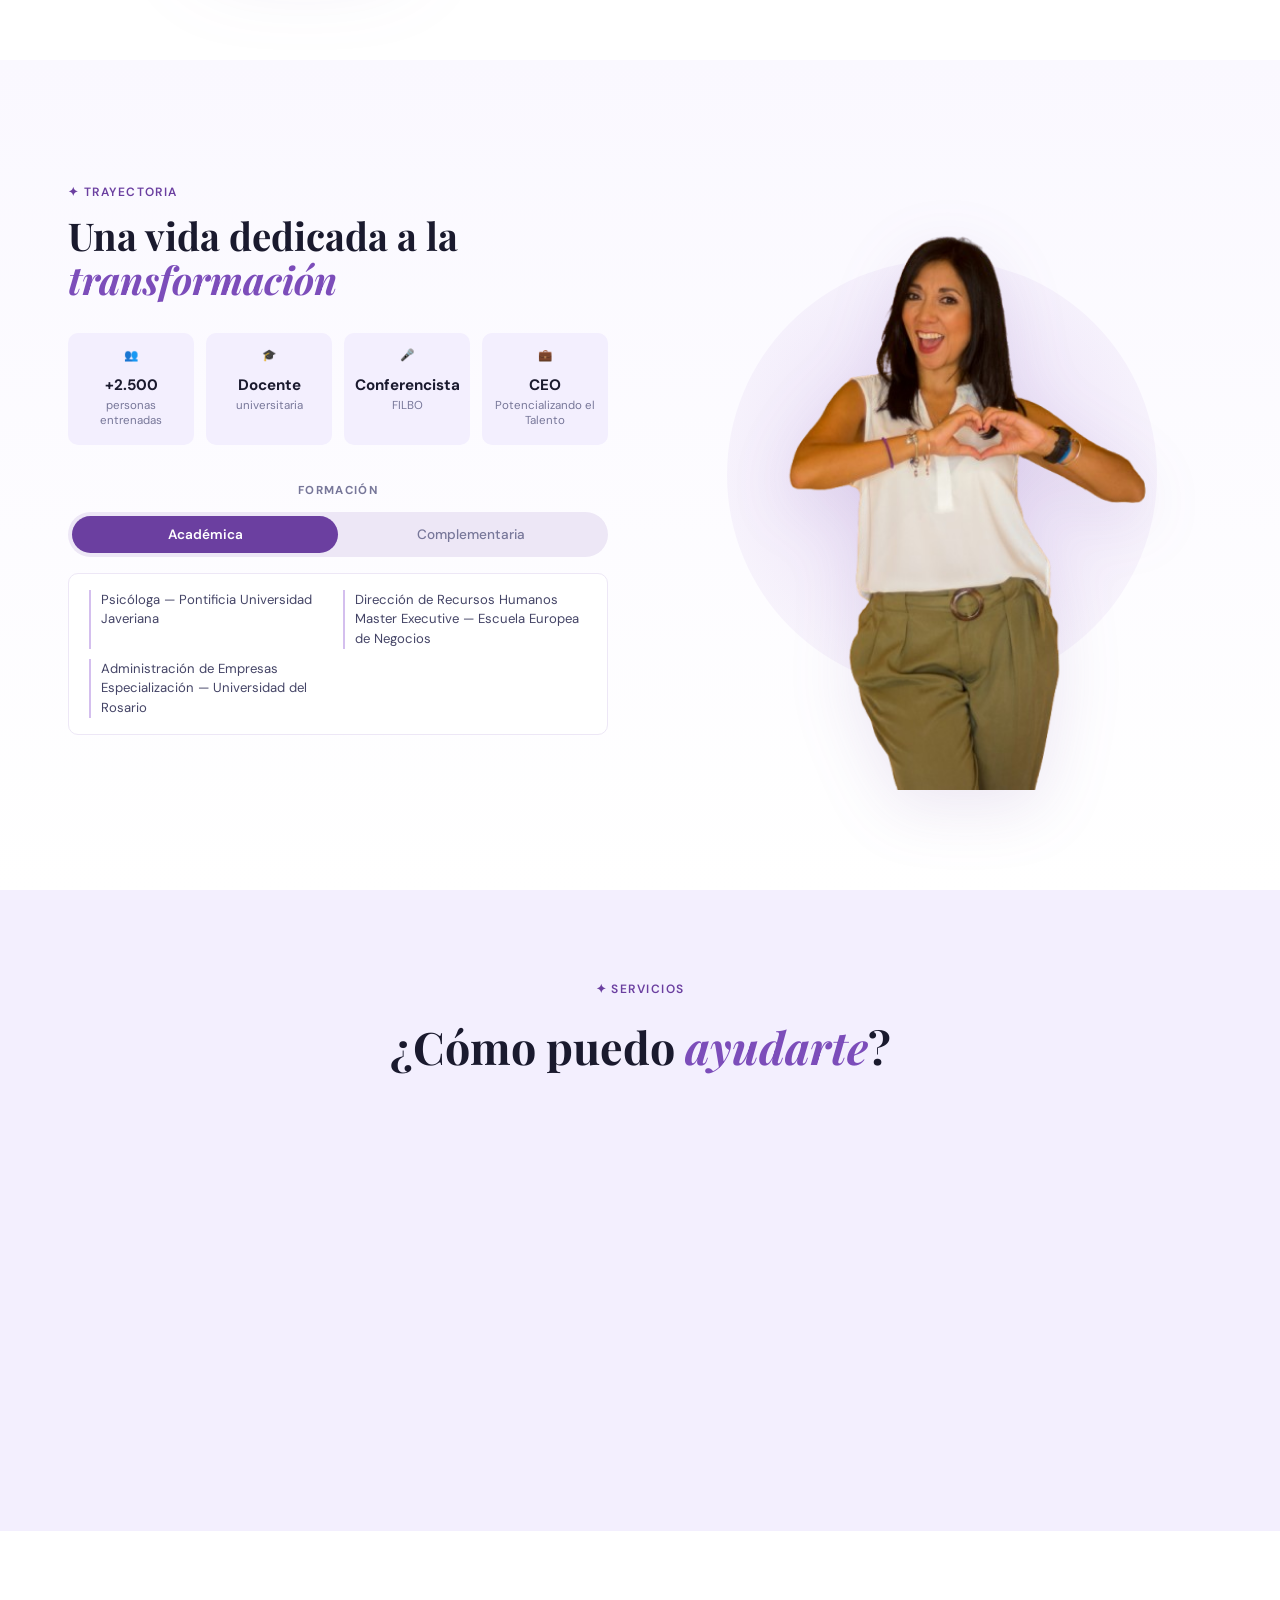
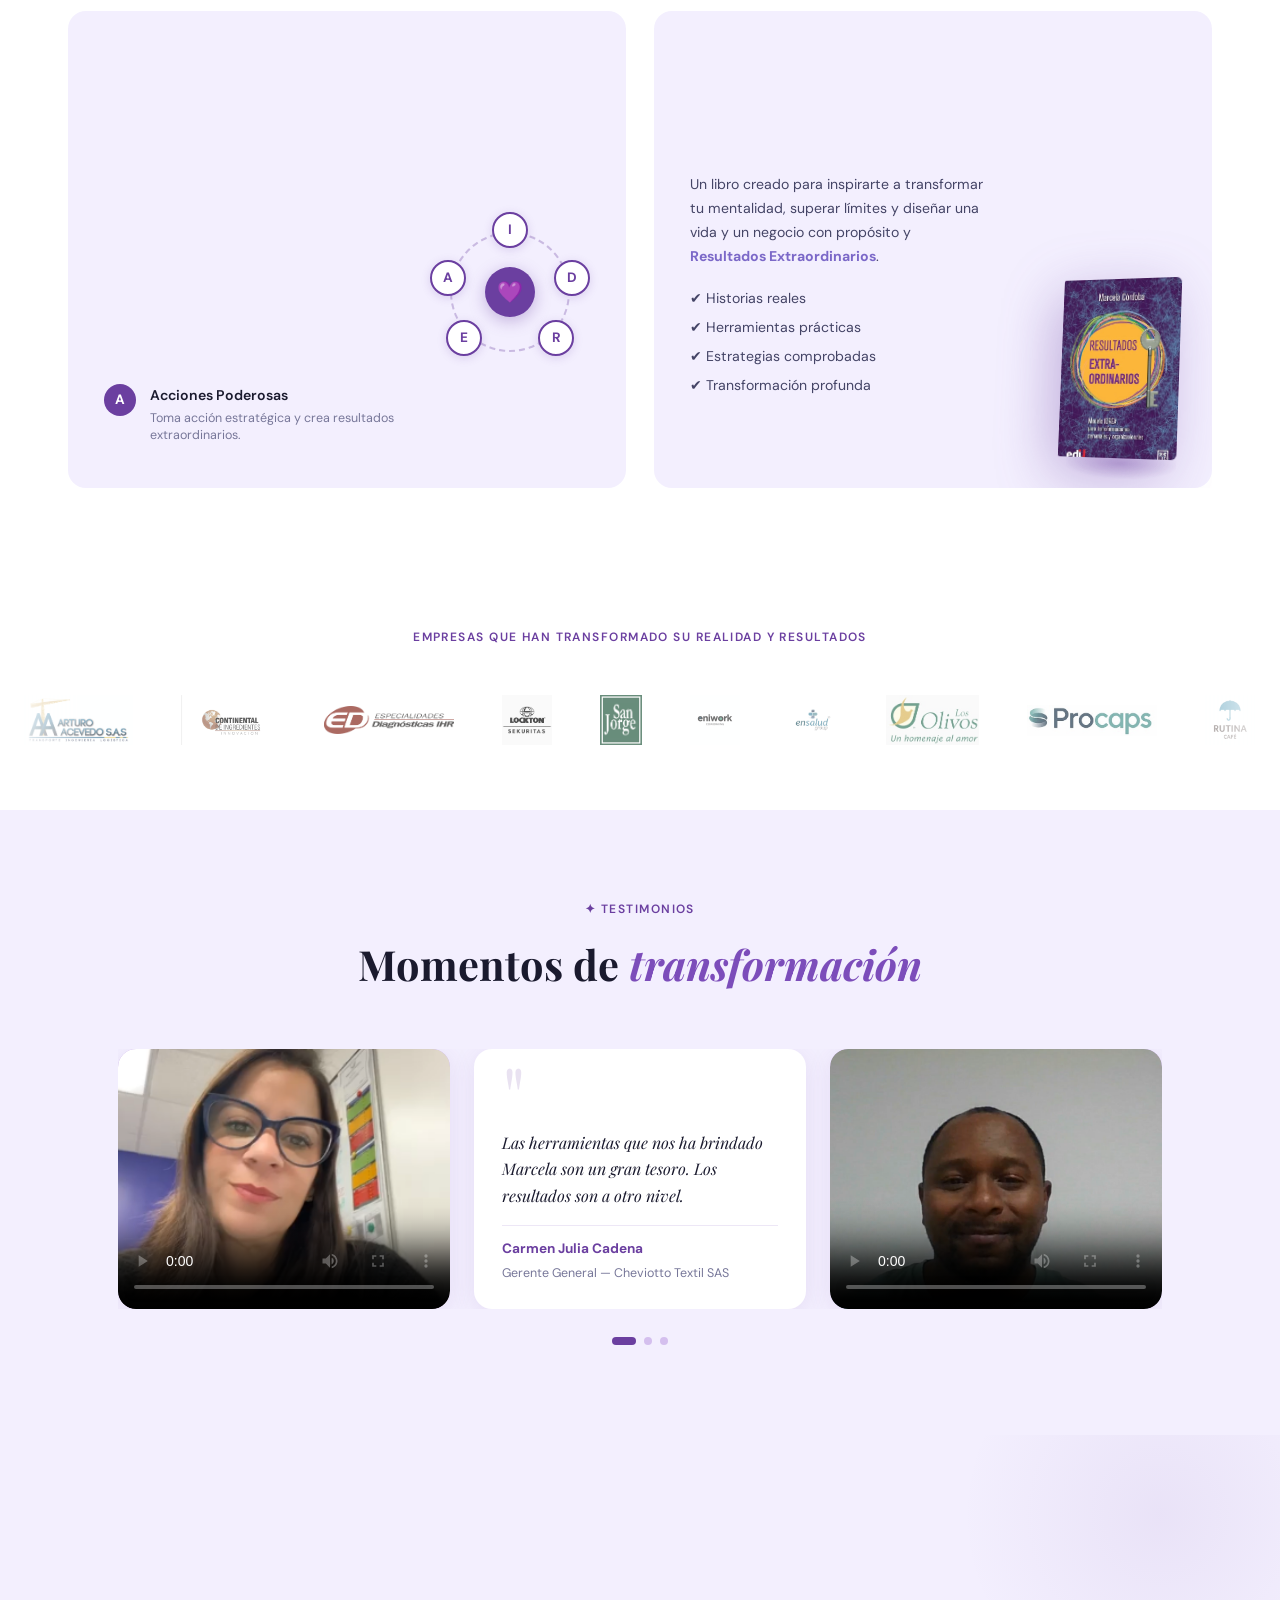
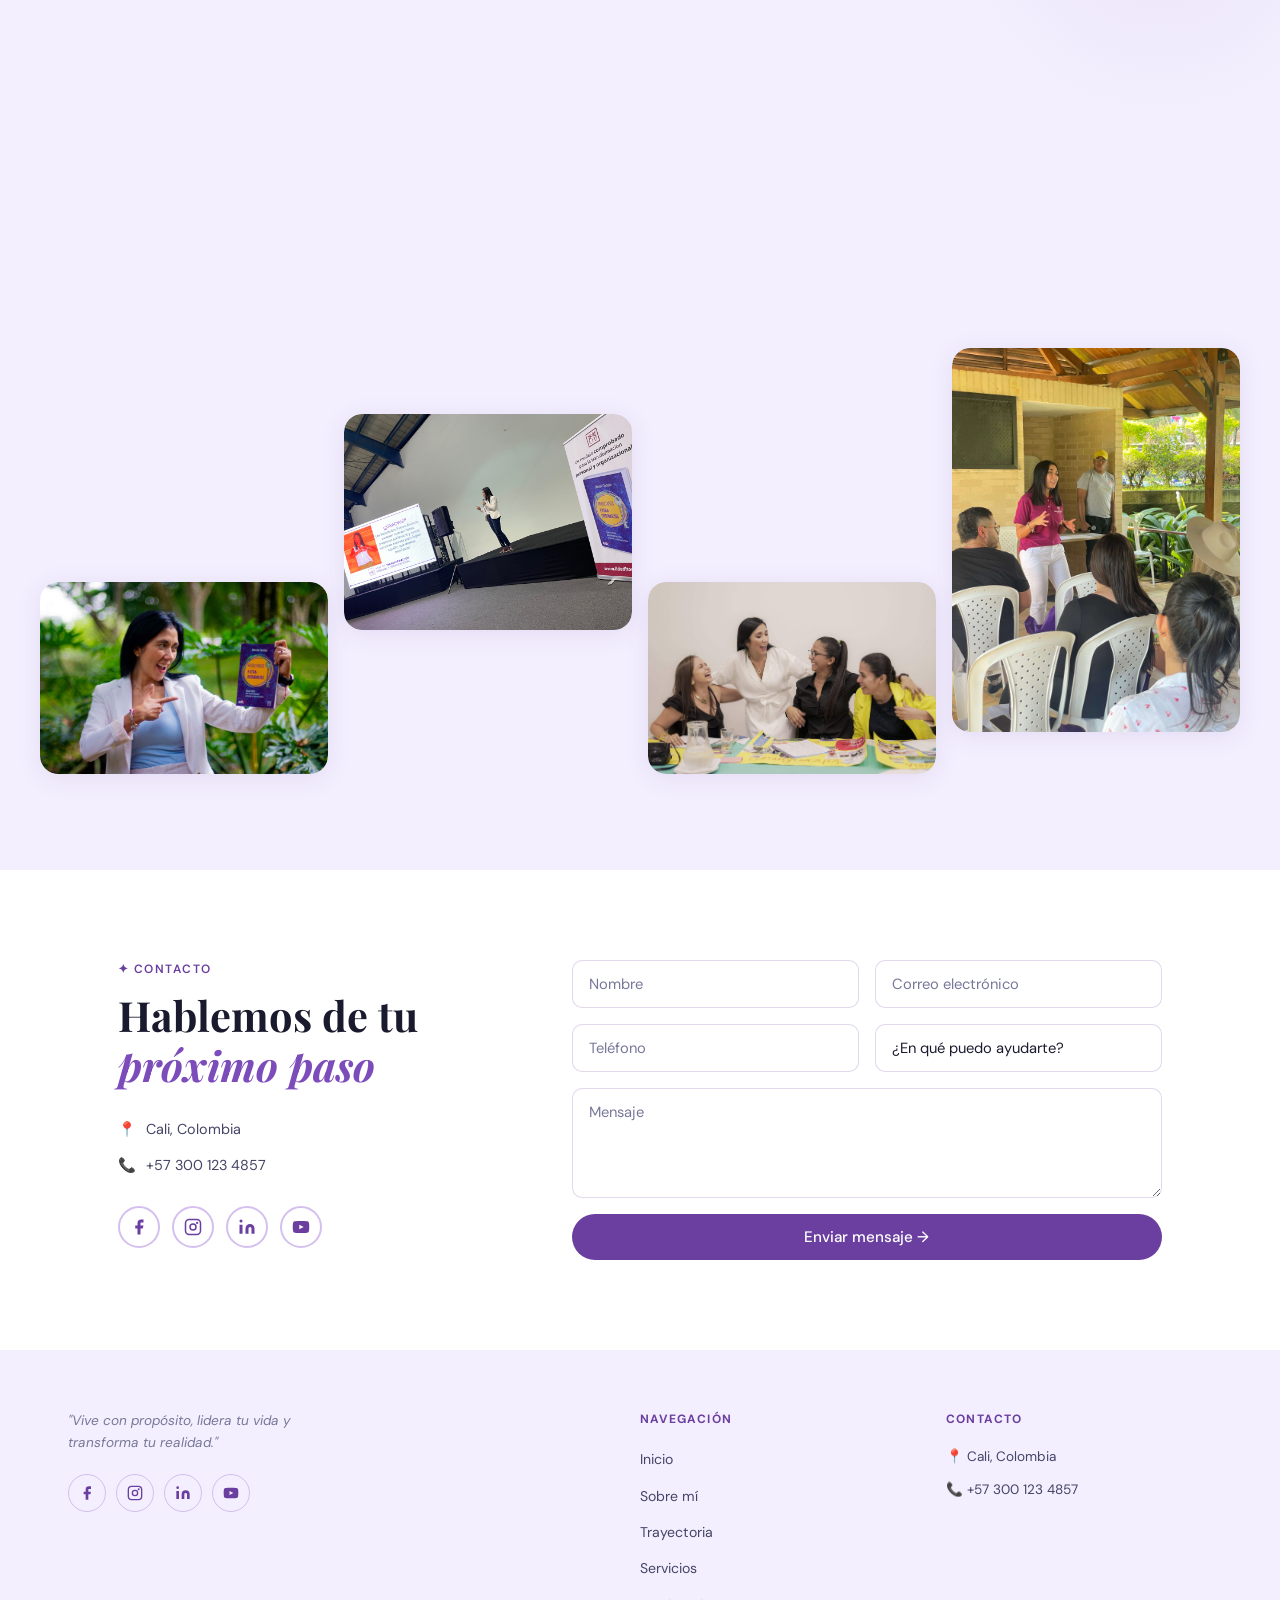
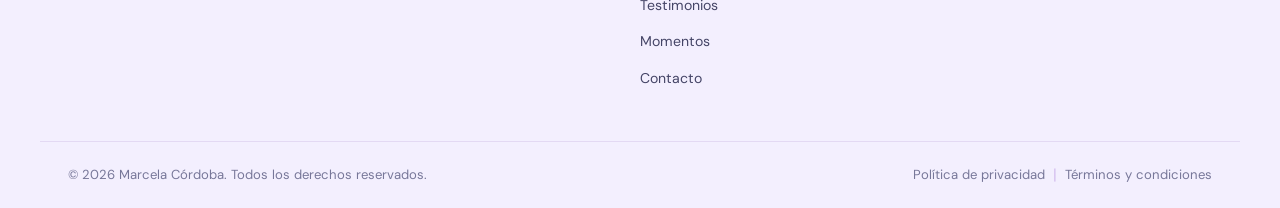
==== commit 2e528e1a: "new img Seccion Experiencia." ====
--- a/index.html
+++ b/index.html
@@ -186,7 +186,7 @@
     <!-- IMAGEN DERECHA -->
     <div class="trayectoria-image-wrap">
       <div class="trayectoria-circle"></div>
-      <img src="marcela3.png" alt="Marcela Córdoba — Trayectoria" class="trayectoria-img" loading="lazy" />
+      <img src="img_MarcelaFinal.png" alt="Marcela Córdoba — Trayectoria" class="trayectoria-img" loading="lazy" />
     </div>
 
   </div>
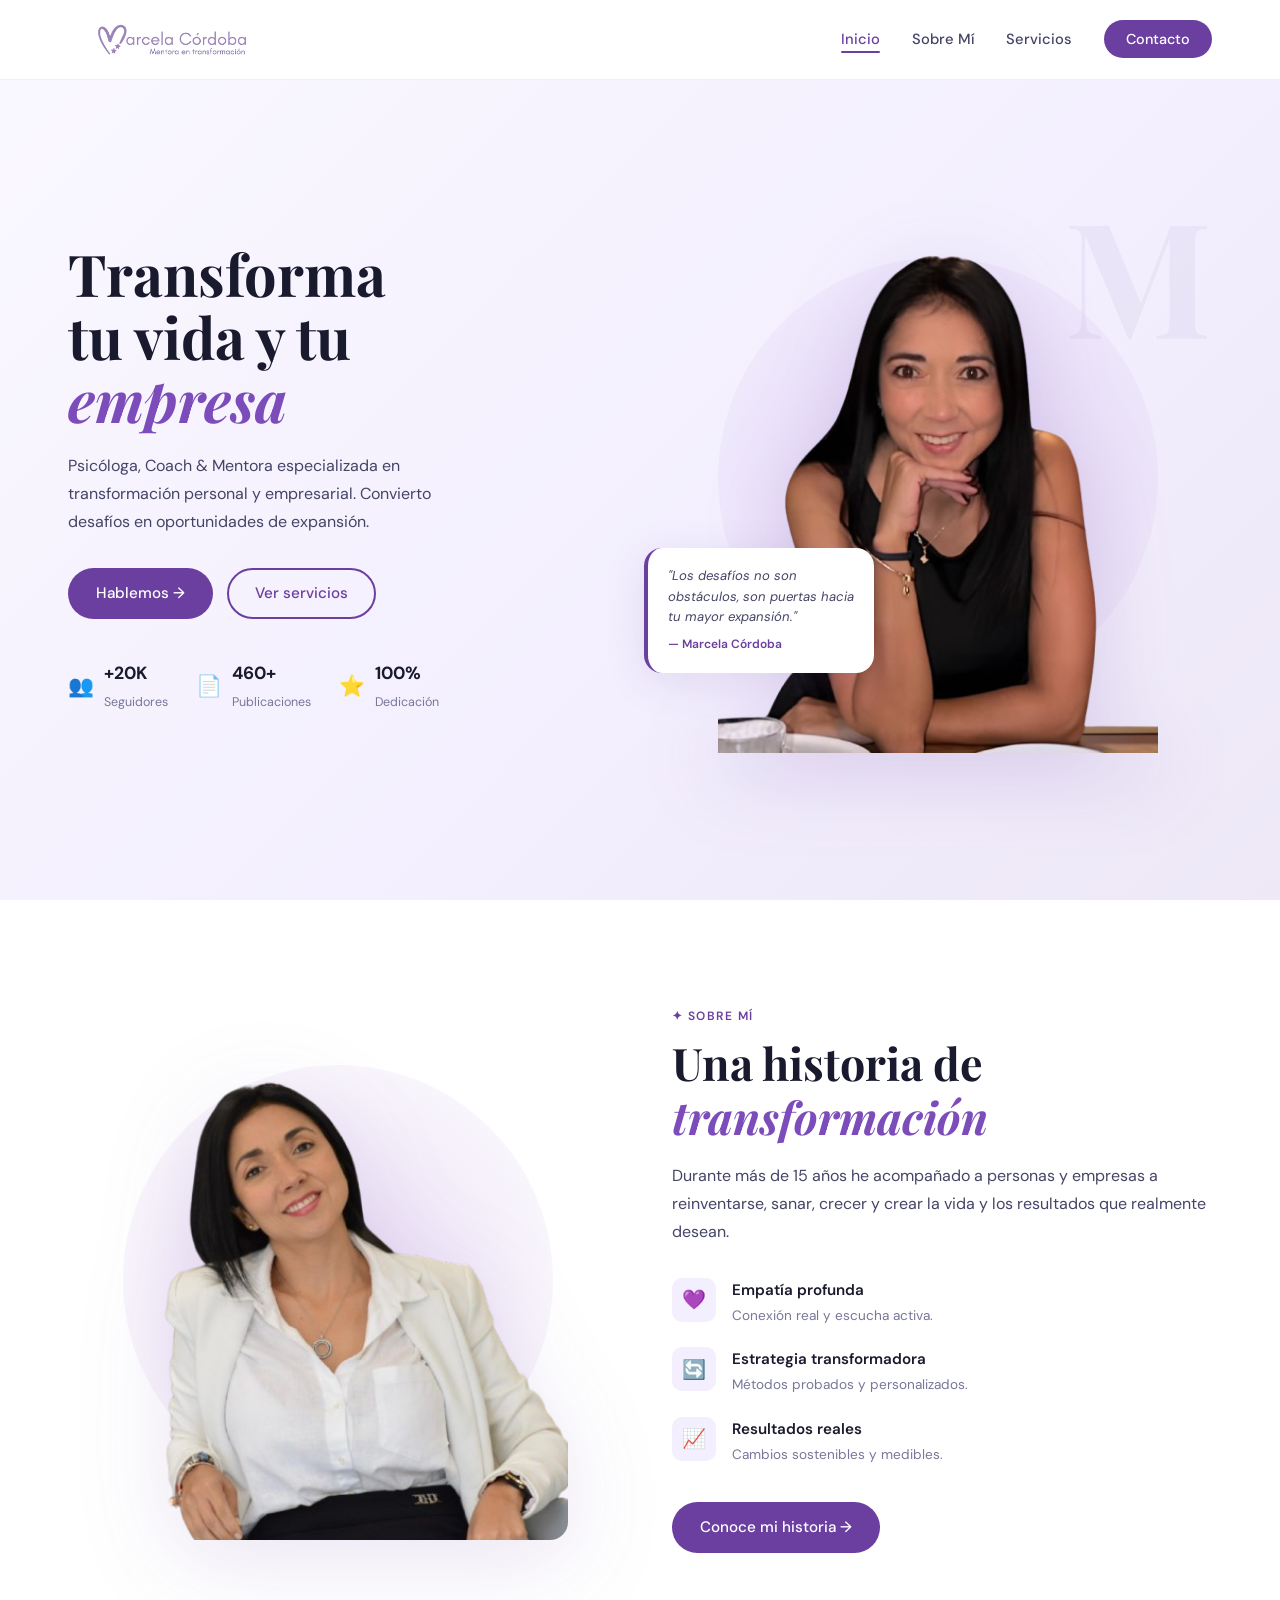
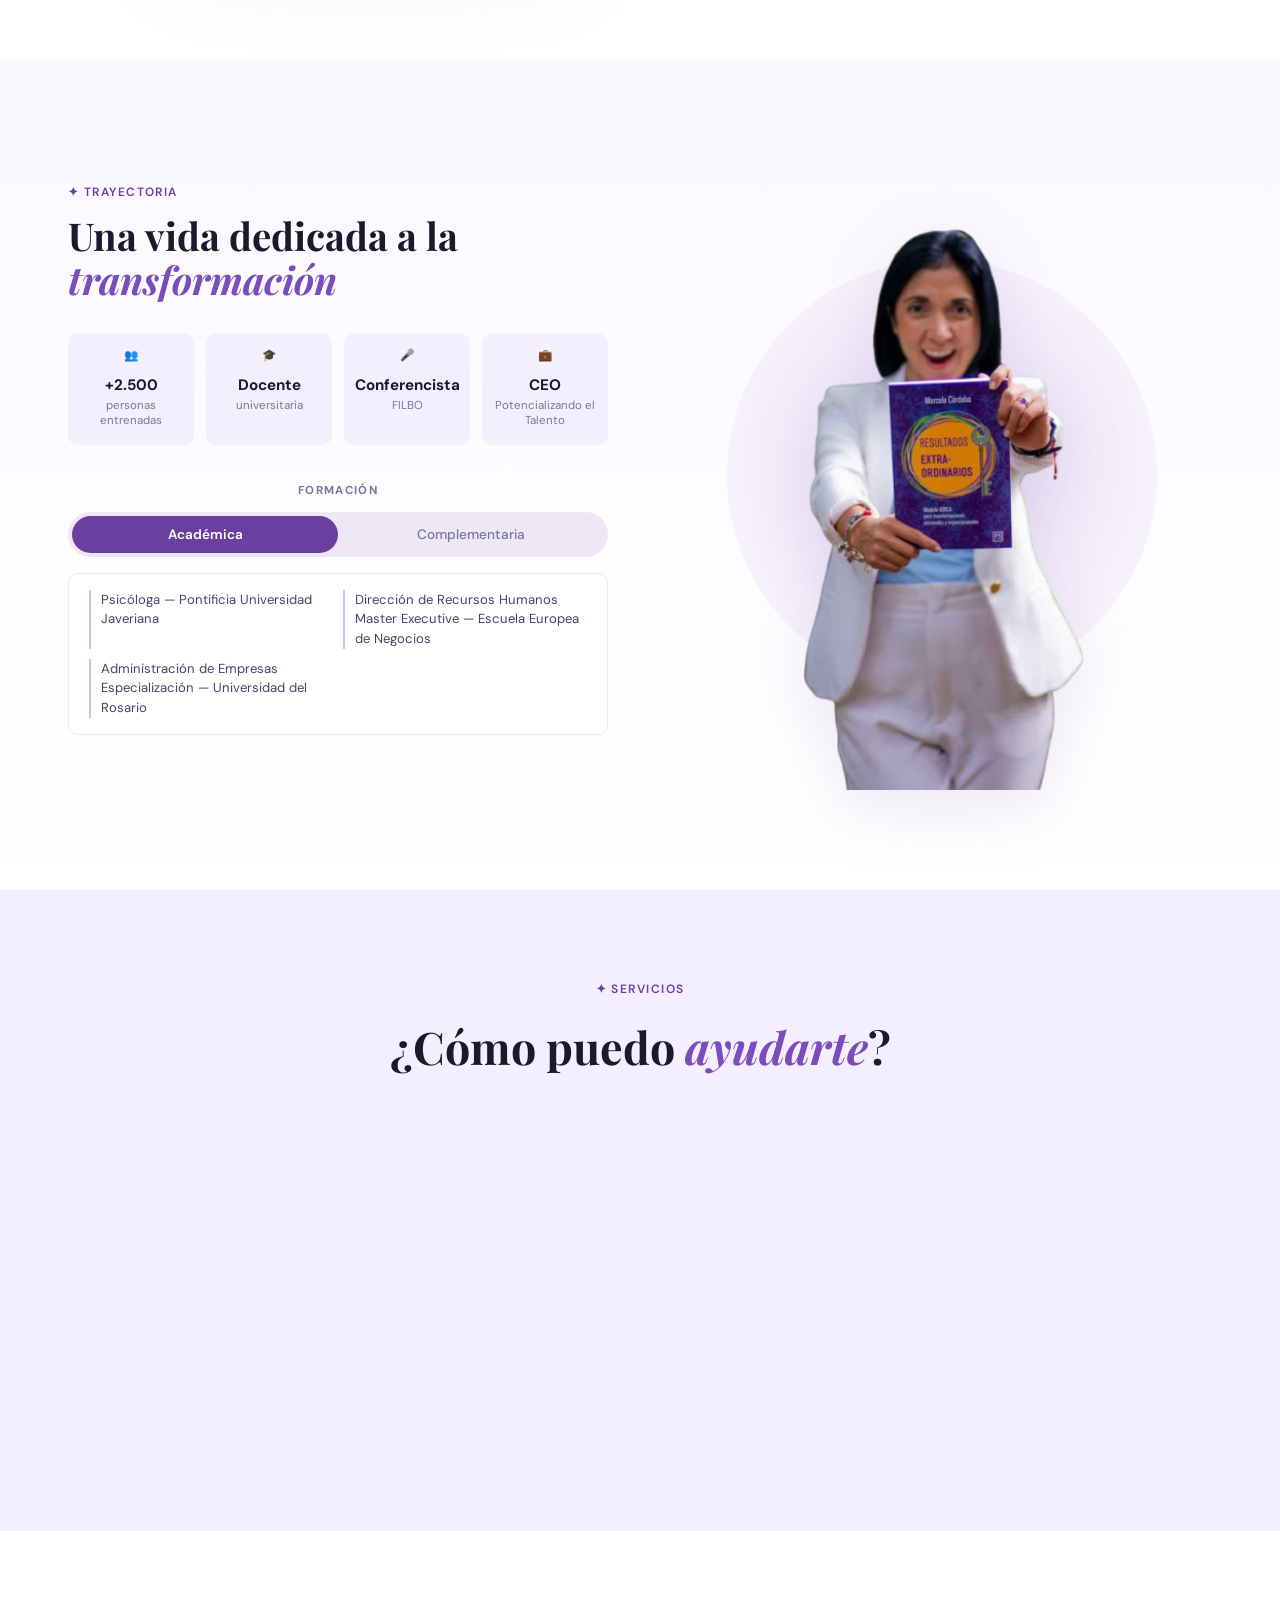
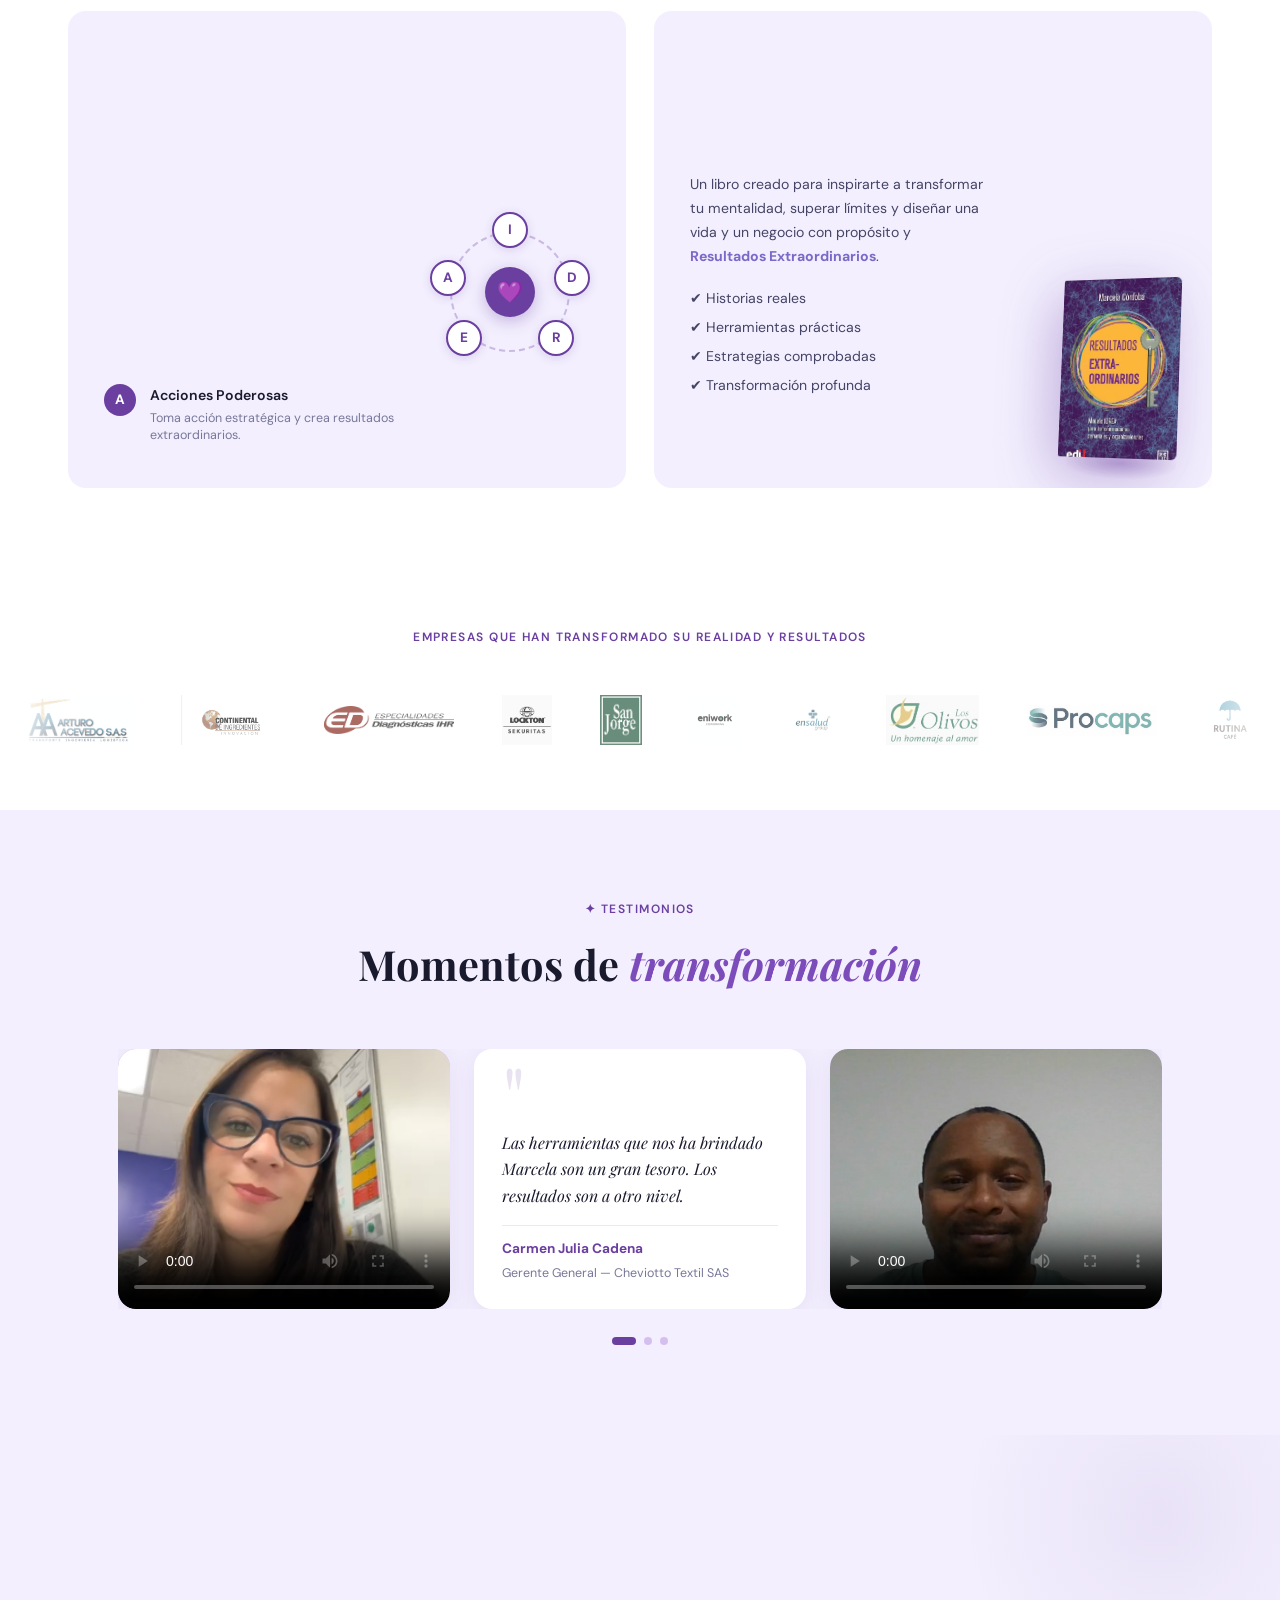
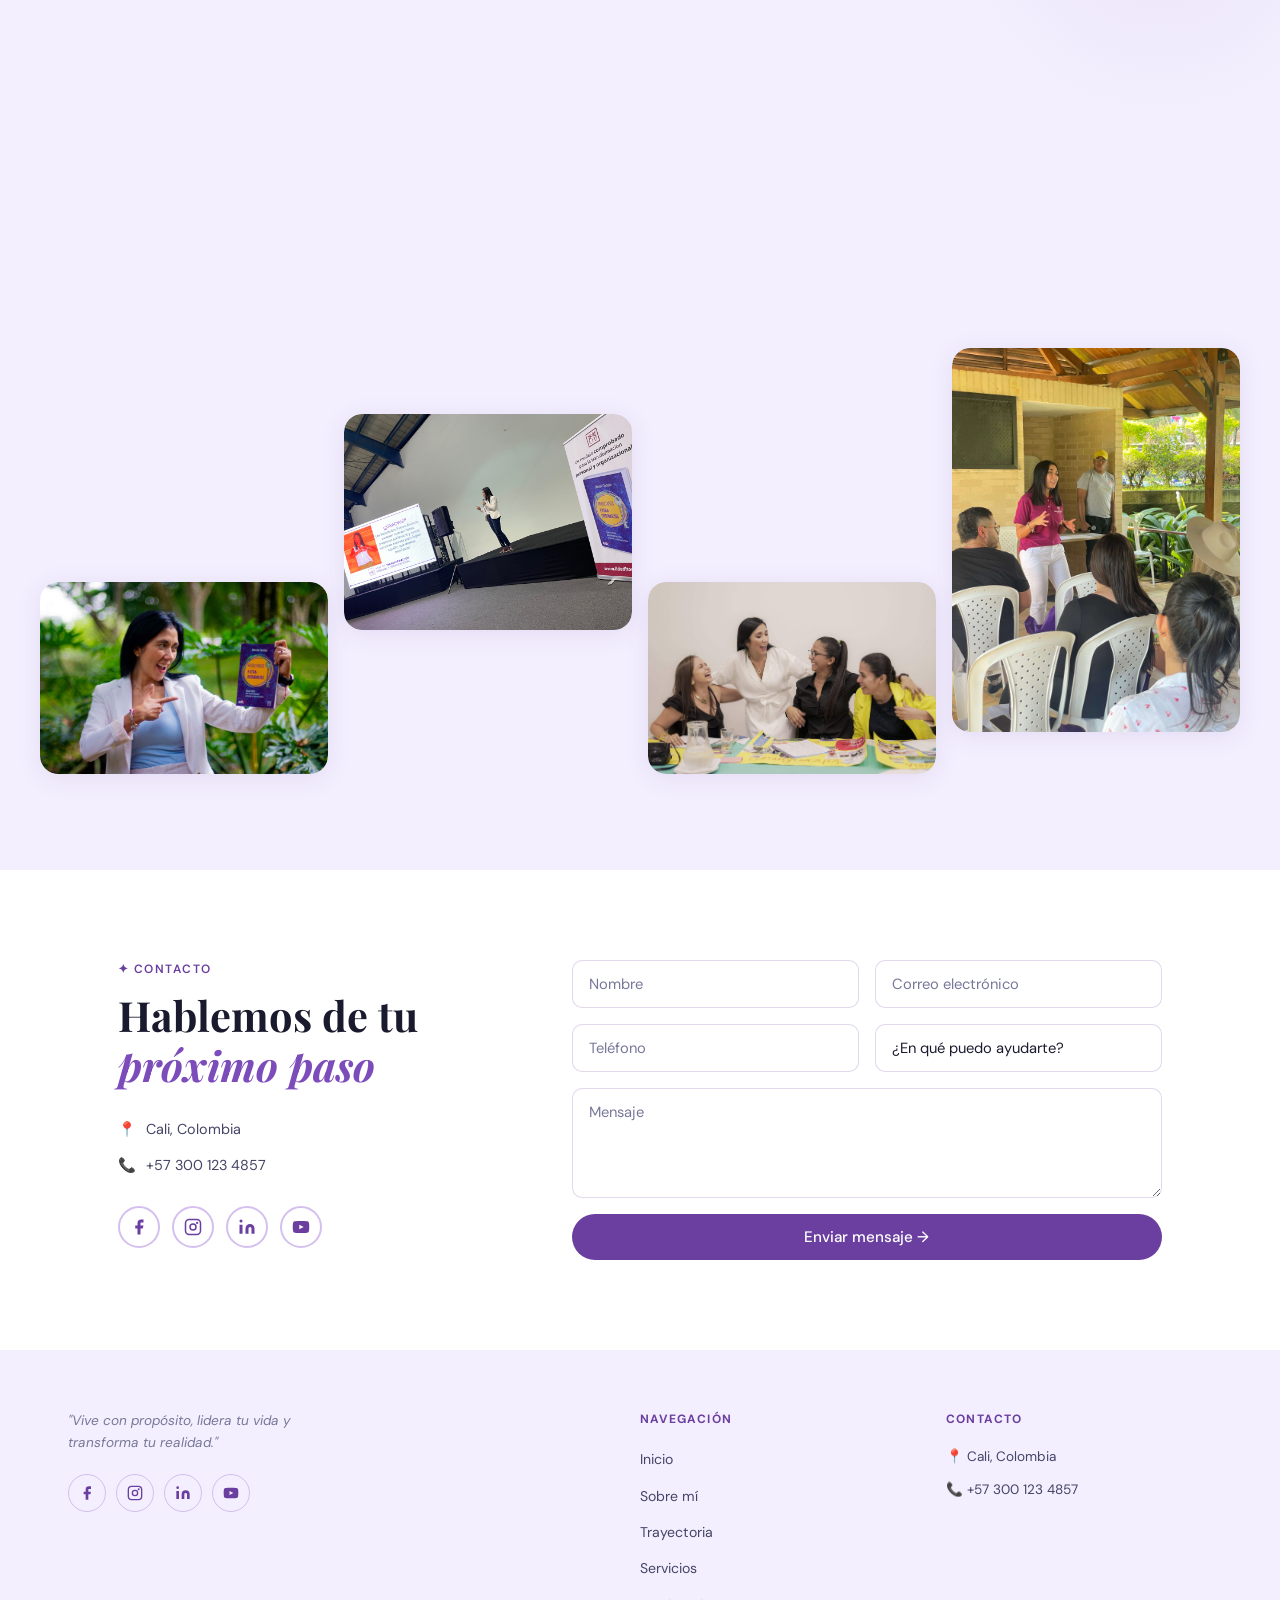
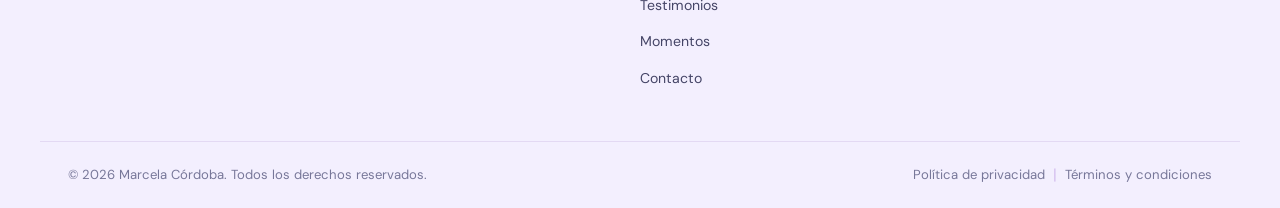
==== commit ba6965a3: "Cambio de 3 Imágenes Se cambiaron las 3 imágenes  principales a petición de Marcela." ====
--- a/index.html
+++ b/index.html
@@ -71,7 +71,7 @@
       <div class="hero-image-wrap">
         <div class="hero-circle"></div>
         <div class="hero-letter">M</div>
-        <img src="marcela.png" alt="Marcela Córdoba" class="hero-img" />
+        <img src="principal Marcela.png" alt="Marcela Córdoba" class="hero-img" />
         <div class="hero-quote-card">
           <p>"Los desafíos no son obstáculos, son puertas hacia tu mayor expansión."</p>
           <cite>— Marcela Córdoba</cite>
@@ -84,7 +84,7 @@
   <section class="about" id="sobre-mi">
     <div class="about-container">
       <div class="about-image-wrap">
-        <img src="marcela2.png" alt="Marcela Córdoba - Sobre Mí" class="about-img" loading="lazy" />
+        <img src="imagen2.png" alt="Marcela Córdoba - Sobre Mí" class="about-img" loading="lazy" />
         <div class="about-badge">
 
         </div>
@@ -186,7 +186,7 @@
     <!-- IMAGEN DERECHA -->
     <div class="trayectoria-image-wrap">
       <div class="trayectoria-circle"></div>
-      <img src="img_MarcelaFinal.png" alt="Marcela Córdoba — Trayectoria" class="trayectoria-img" loading="lazy" />
+      <img src="imagenlibroo.png" alt="Marcela Córdoba — Trayectoria" class="trayectoria-img" loading="lazy" />
     </div>
 
   </div>
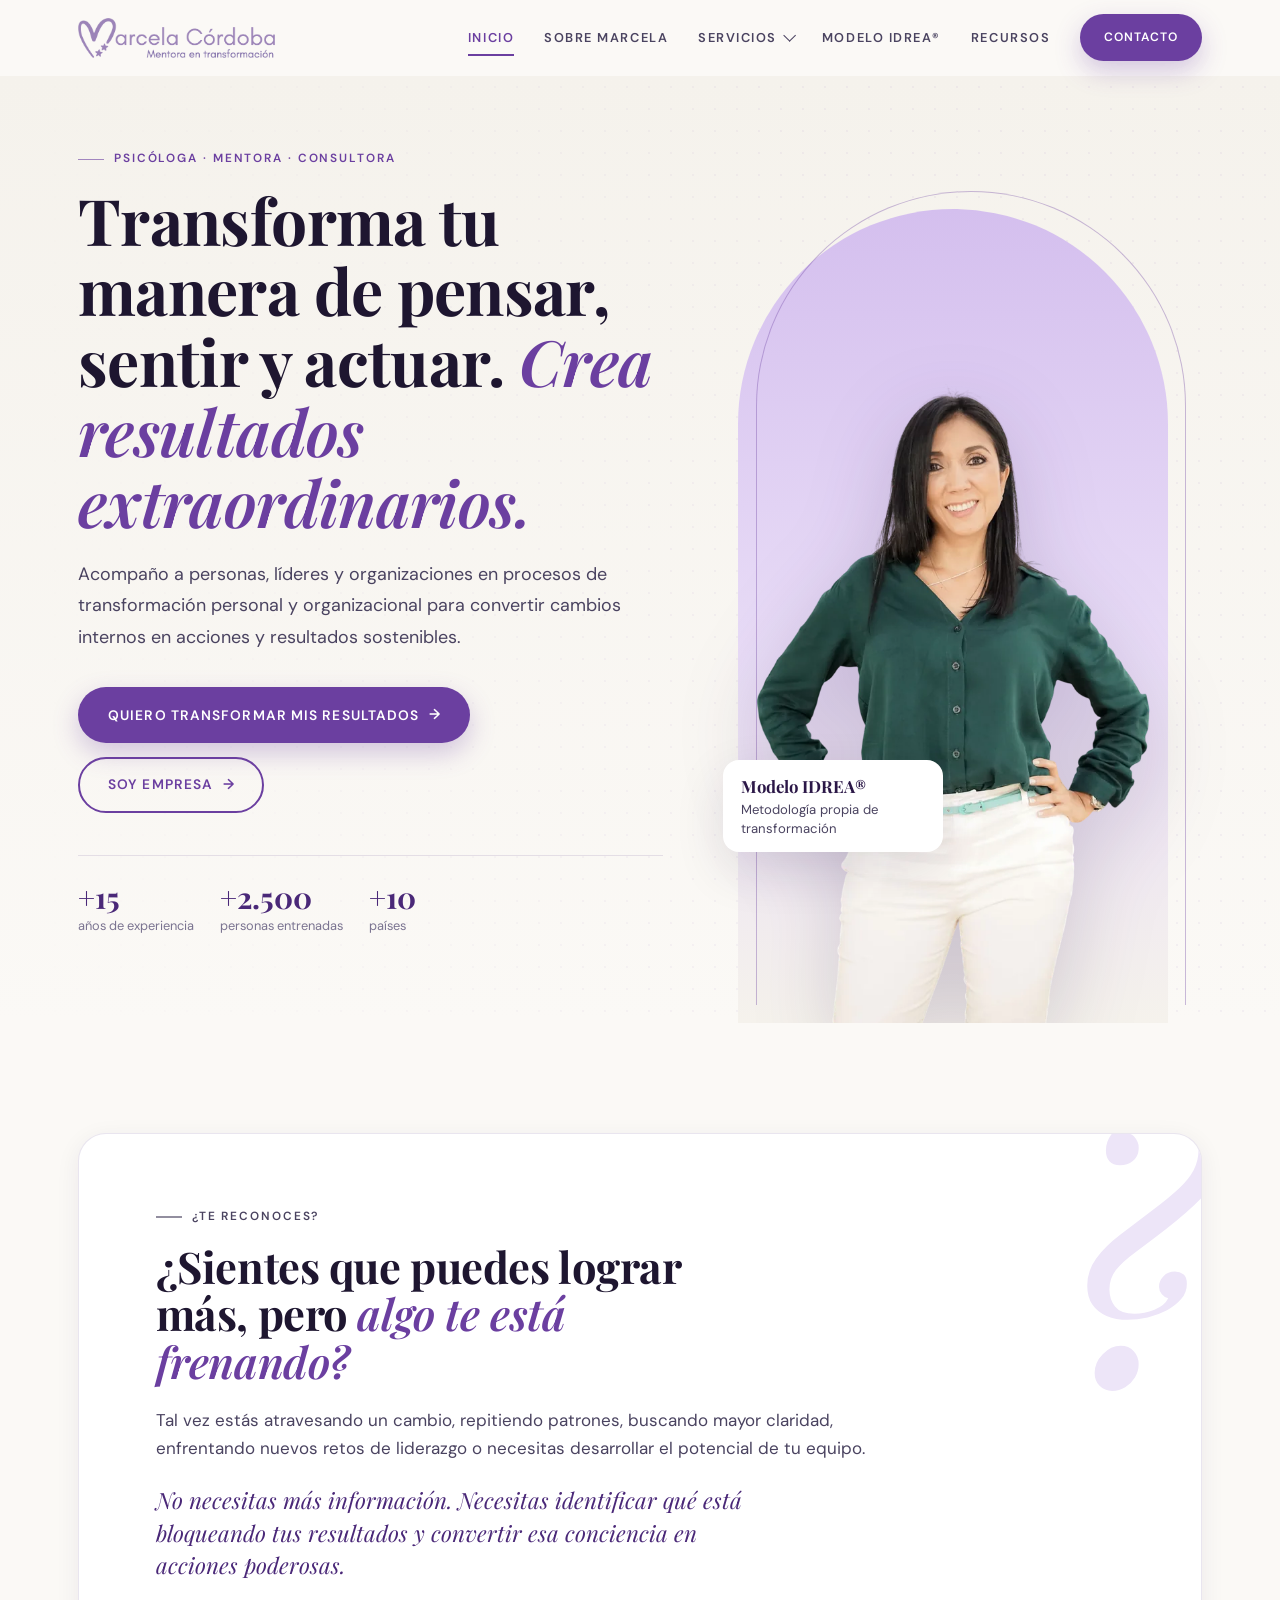
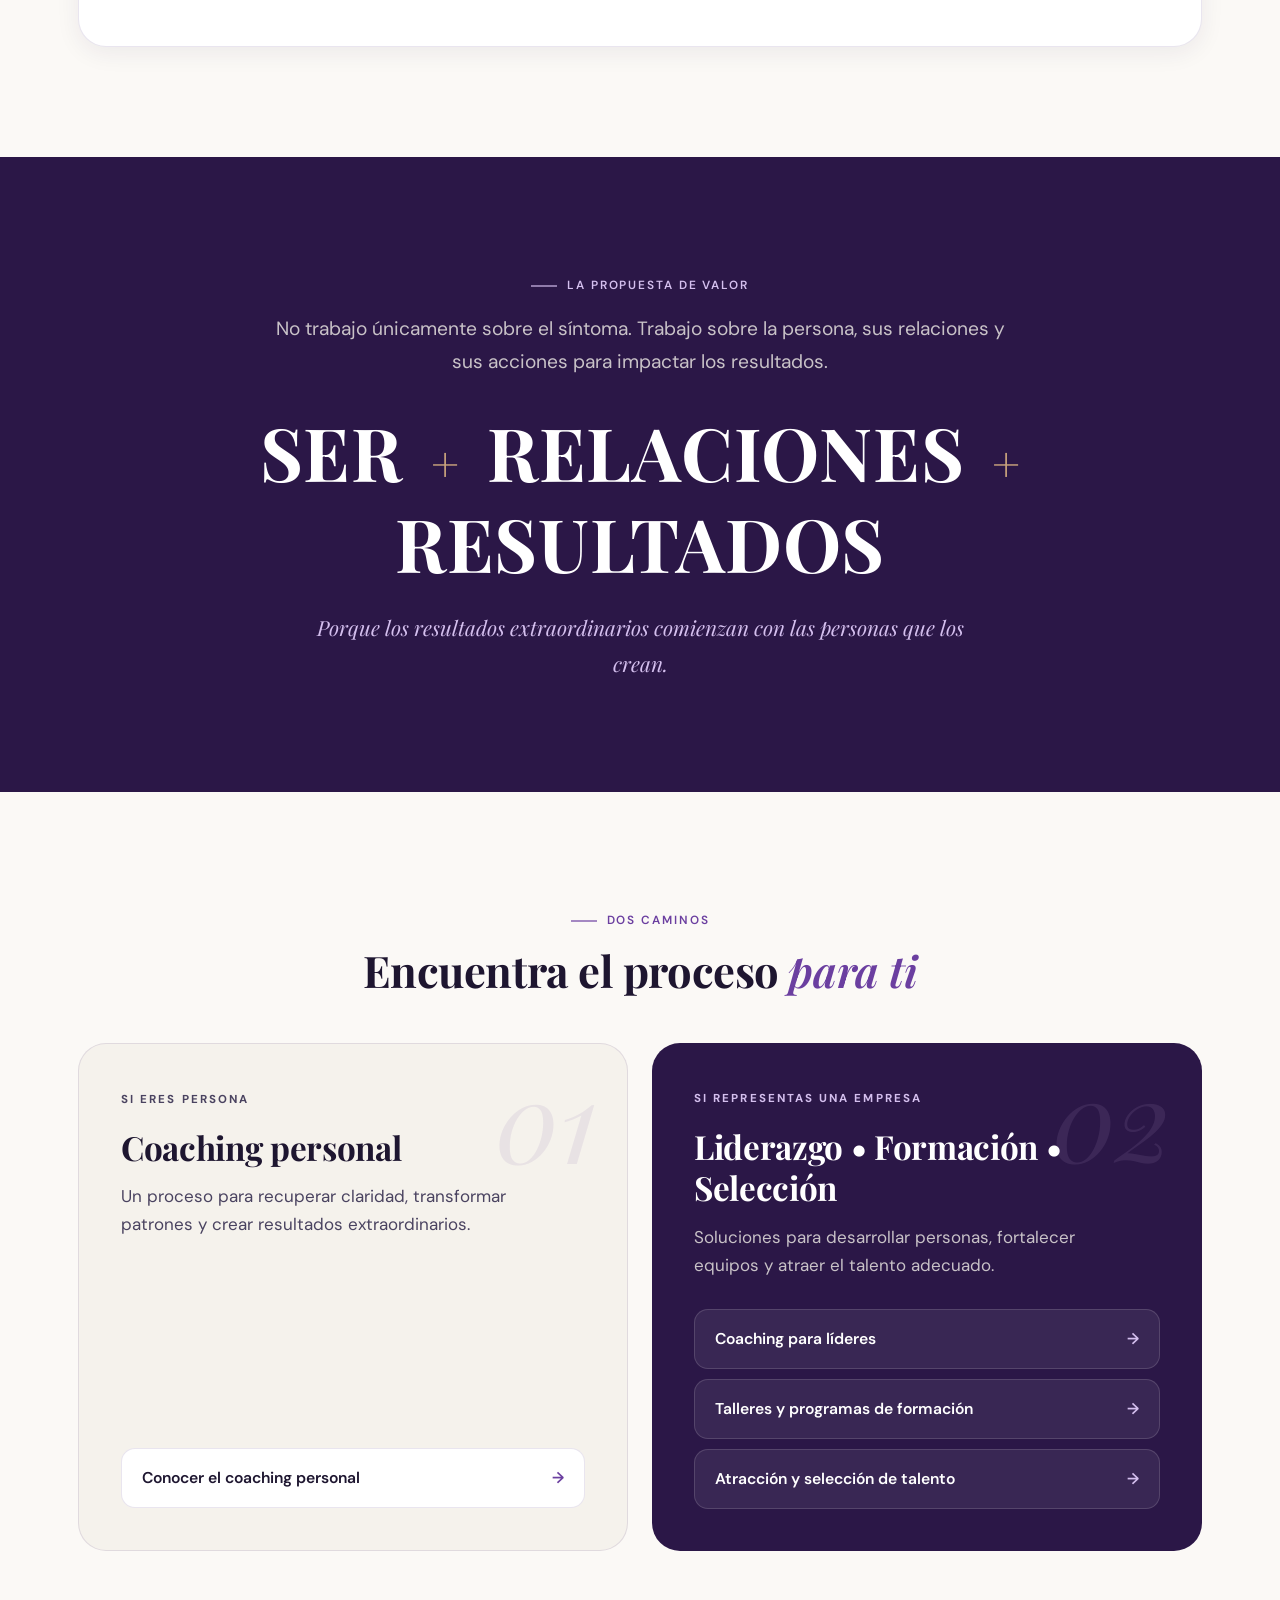
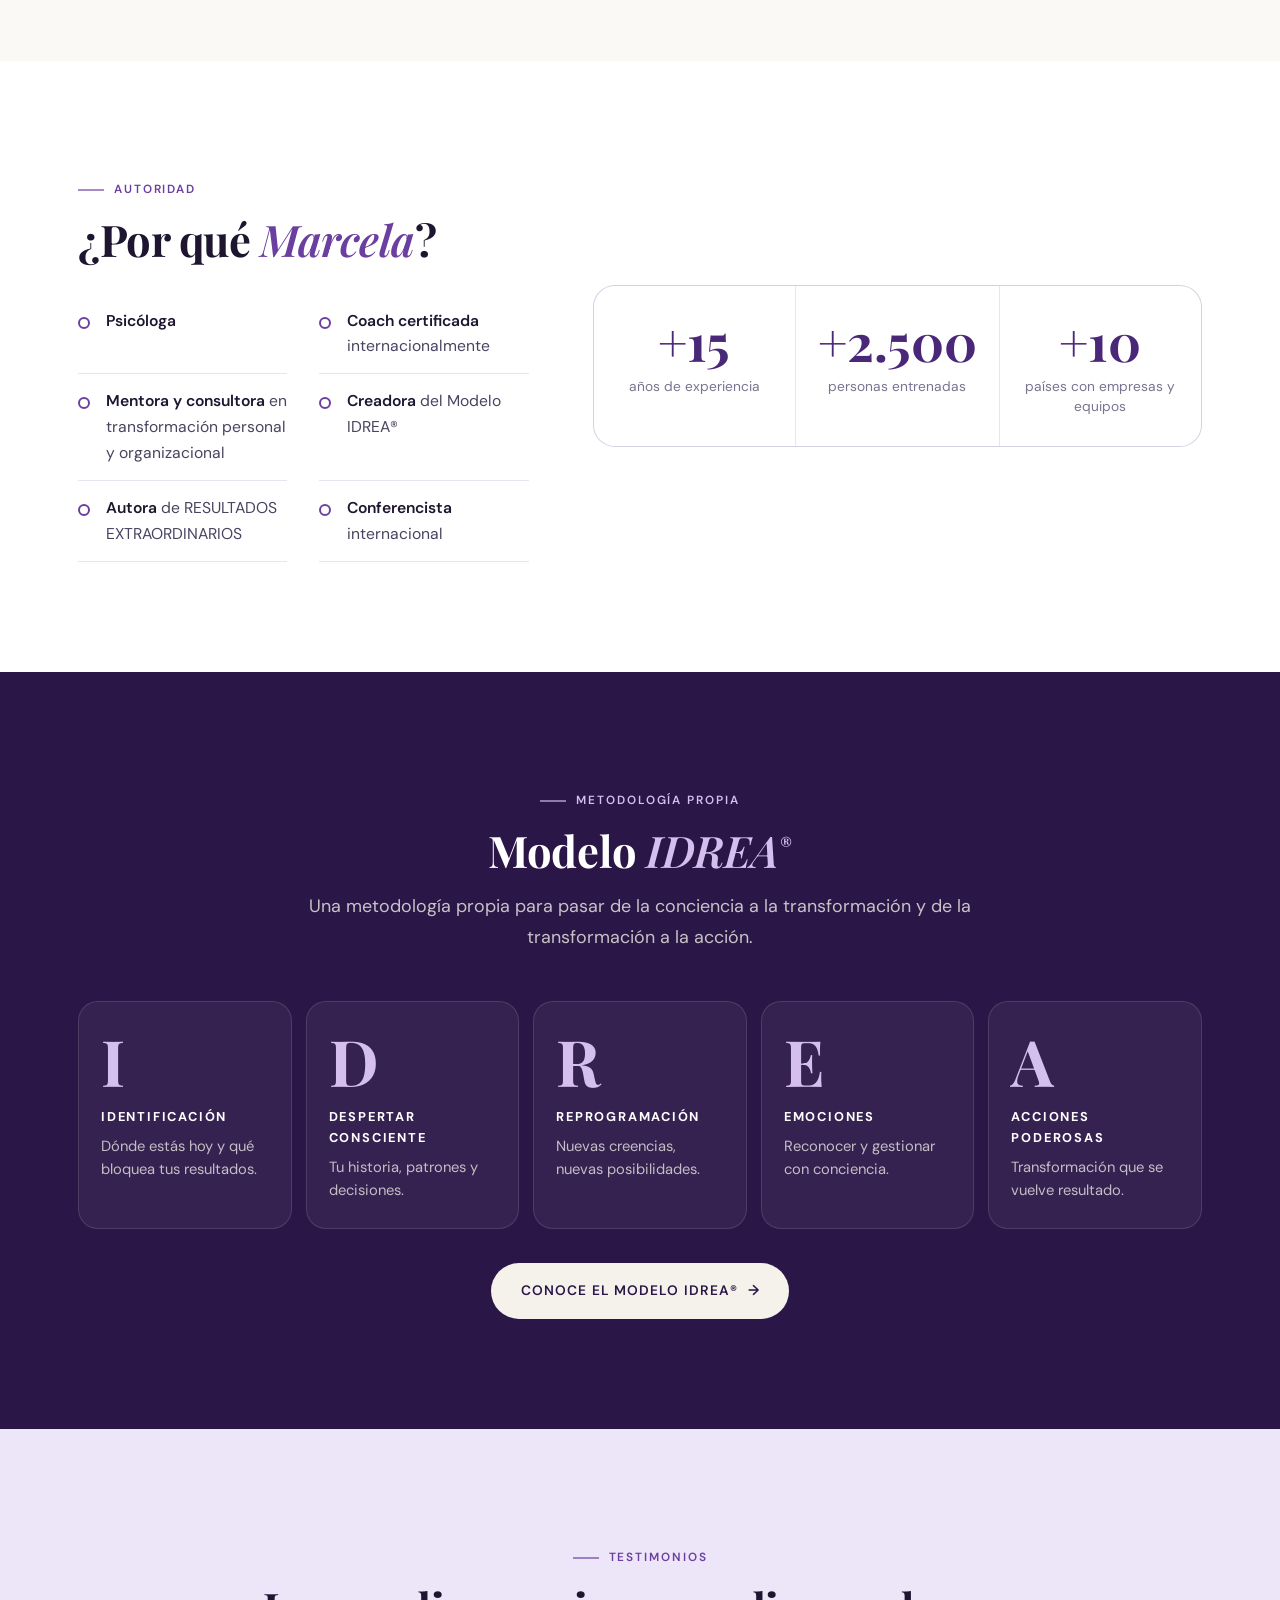
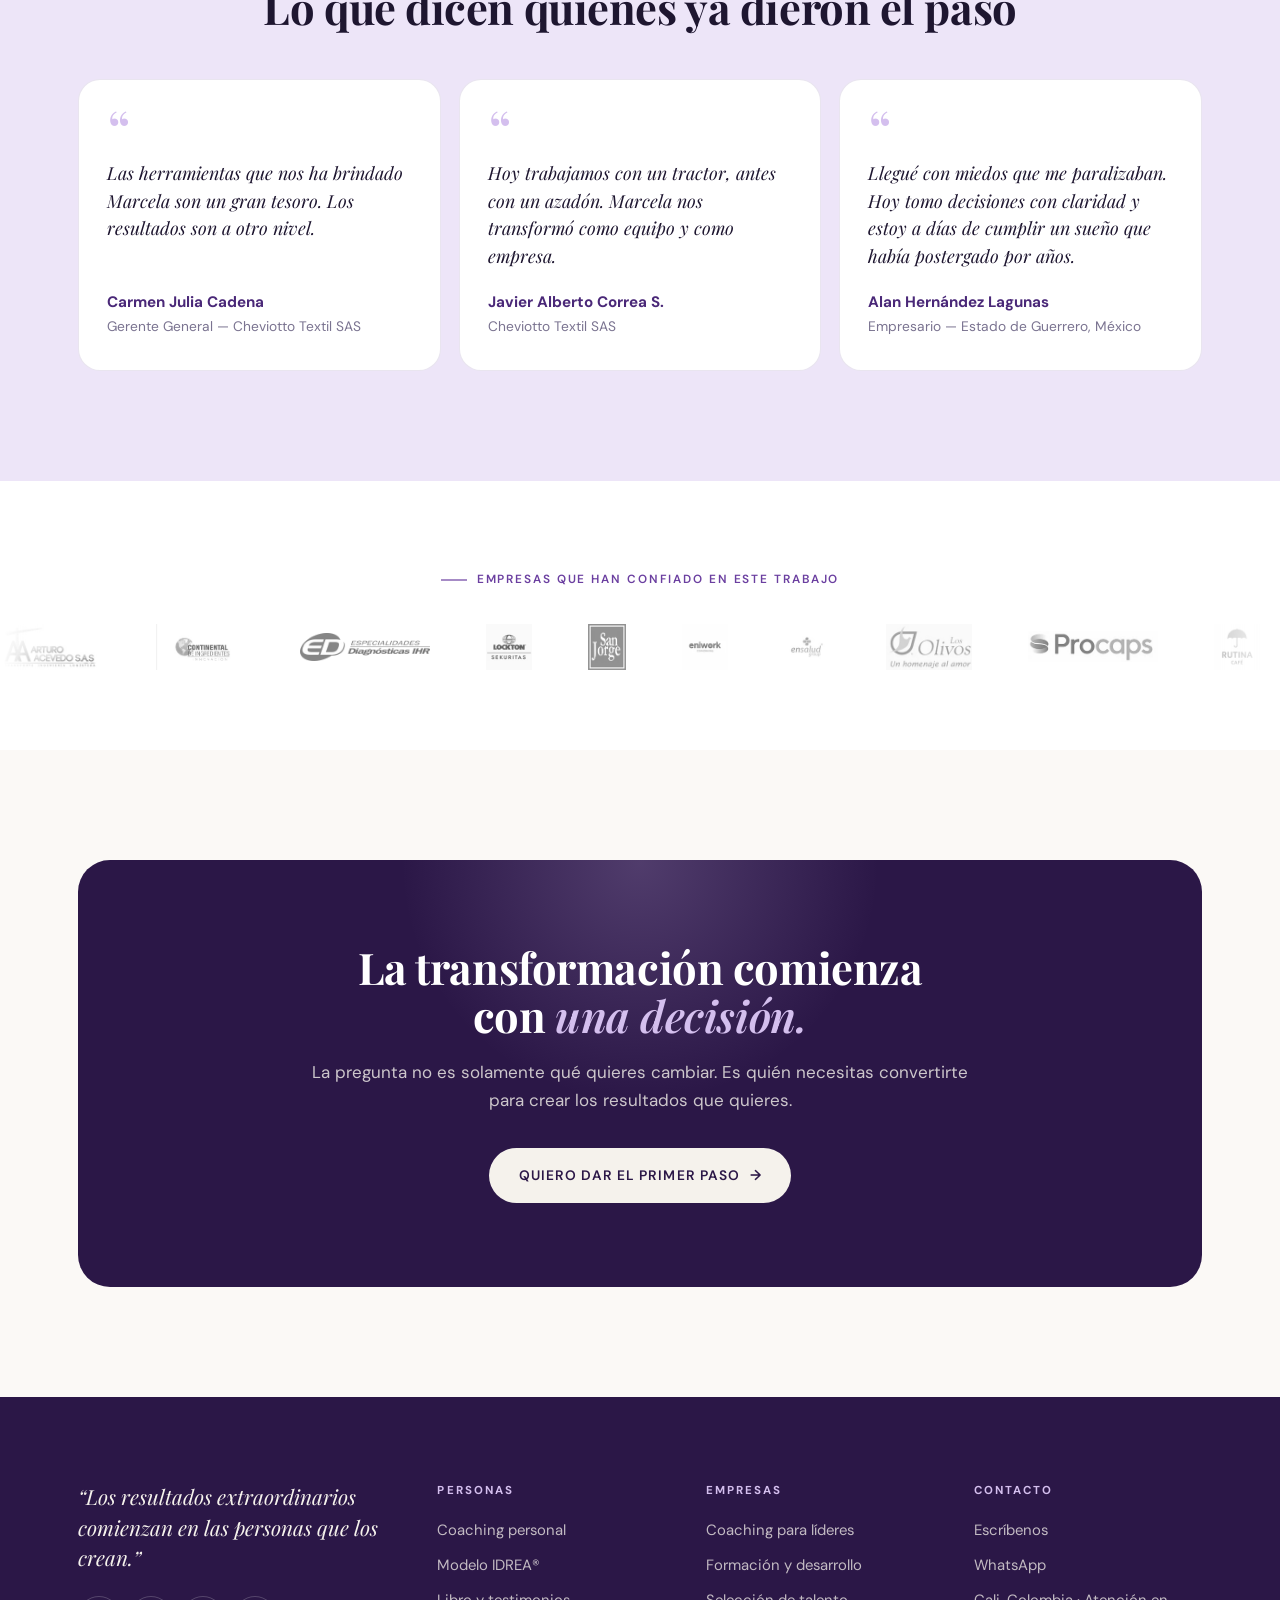
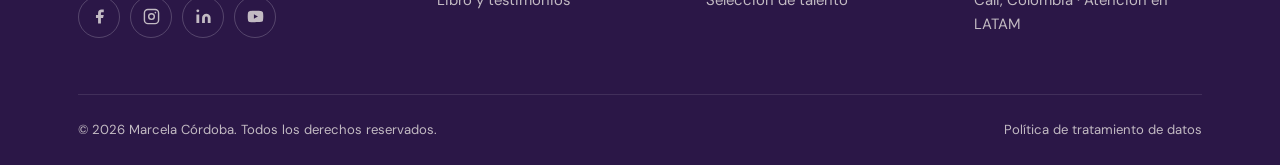
==== commit 24e5b8e8: "Rediseño web orientado a conversión" ====
--- a/index.html
+++ b/index.html
@@ -3,639 +3,208 @@
 <head>
   <meta charset="UTF-8" />
   <meta name="viewport" content="width=device-width, initial-scale=1.0" />
-  <title>Marcela Córdoba</title>
-  <link rel="stylesheet" href="styles.css" />
+  <title>Marcela Córdoba | Transformación Personal y Organizacional en LATAM</title>
+  <meta name="description" content="Psicóloga, mentora y consultora experta en transformación personal y organizacional. Coaching, liderazgo, desarrollo de talento y selección. Conoce el Modelo IDREA®." />
+  
+  <link rel="canonical" href="https://marcelacordoba.com/" />
+  <meta property="og:type" content="website" />
+  <meta property="og:locale" content="es_CO" />
+  <meta property="og:site_name" content="Marcela Córdoba" />
+  <meta property="og:title" content="Marcela Córdoba | Transformación Personal y Organizacional en LATAM" />
+  <meta property="og:description" content="Psicóloga, mentora y consultora experta en transformación personal y organizacional. Coaching, liderazgo, desarrollo de talento y selección. Conoce el Modelo IDREA®." />
+  <meta property="og:url" content="https://marcelacordoba.com/" />
+  <meta property="og:image" content="https://marcelacordoba.com/img/og-image.jpg" />
+  <meta name="twitter:card" content="summary_large_image" />
+  <meta name="theme-color" content="#2B1747" />
+  <link rel="icon" href="favicon.svg" type="image/svg+xml" />
+  <link rel="icon" href="favicon-32.png" sizes="32x32" type="image/png" />
+  <link rel="apple-touch-icon" href="apple-touch-icon.png" />
   <link rel="preconnect" href="https://fonts.googleapis.com" />
   <link rel="preconnect" href="https://fonts.gstatic.com" crossorigin />
-  <link href="https://fonts.googleapis.com/css2?family=Playfair+Display:ital,wght@0,400;0,600;0,700;1,400;1,600&family=DM+Sans:wght@300;400;500;600&display=swap" rel="stylesheet" />
+  <link href="https://fonts.googleapis.com/css2?family=Playfair+Display:ital,wght@0,400;0,600;0,700;1,400;1,600&family=DM+Sans:opsz,wght@9..40,400;9..40,500;9..40,600;9..40,700&display=swap" rel="stylesheet" />
+  <link rel="stylesheet" href="styles.css" />
+  <script type="application/ld+json">{"@context": "https://schema.org", "@graph": [{"@type": "Person", "@id": "https://marcelacordoba.com/#marcela", "name": "Marcela Córdoba", "jobTitle": "Psicóloga, mentora y consultora en transformación personal y organizacional", "url": "https://marcelacordoba.com/", "image": "https://marcelacordoba.com/img/marcela-verde.webp", "alumniOf": "Pontificia Universidad Javeriana", "sameAs": ["https://www.facebook.com/profile.php?id=100073081083737", "https://www.instagram.com/marcelacordobamentora/", "https://www.linkedin.com/in/marcelacordobamentora/", "https://www.youtube.com/@Marcelacordobamentora"]}, {"@type": "ProfessionalService", "name": "Marcela Córdoba", "url": "https://marcelacordoba.com/", "founder": {"@id": "https://marcelacordoba.com/#marcela"}, "areaServed": "Latinoamérica", "address": {"@type": "PostalAddress", "addressLocality": "Cali", "addressCountry": "CO"}, "description": "Coaching personal, coaching para líderes, formación y desarrollo de talento, y atracción y selección de talento. Modelo IDREA®."}]}</script>
 </head>
 <body>
-
-  <!-- NAVBAR -->
-  <nav class="navbar" id="navbar">
-    <div class="nav-container">
-      <a href="#inicio" class="nav-logo">
-        <img src="logo.png" alt="Marcela Córdoba" class="logo-img" />
-      </a>
-      <button class="hamburger" id="hamburger" aria-label="Menú">
-        <span></span><span></span><span></span>
-      </button>
-      <ul class="nav-links" id="navLinks">
-        <li><a href="#inicio" class="nav-link active">Inicio</a></li>
-        <li><a href="#sobre-mi" class="nav-link">Sobre Mí</a></li>
-        <li><a href="#servicios" class="nav-link">Servicios</a></li>
-        <li><a href="#contacto" class="nav-btn">Contacto</a></li>
-      </ul>
-    </div>
-  </nav>
-
-  <!-- HERO -->
-  <section class="hero" id="inicio">
-    <div class="hero-container">
-      <div class="hero-content">
-        <h1 class="hero-title">
-          Transforma<br />tu vida y tu<br />
-          <em class="hero-accent">empresa</em>
-        </h1>
-        <p class="hero-desc">
-          Psicóloga, Coach &amp; Mentora especializada en transformación personal y empresarial. Convierto desafíos en oportunidades de expansión.
-        </p>
-        <div class="hero-btns">
-          <a href="#contacto" class="btn-primary">Hablemos →</a>
-          <a href="#servicios" class="btn-outline">Ver servicios</a>
-        </div>
-        <div class="hero-stats">
-          <div class="stat">
-            <span class="stat-icon">👥</span>
+<a class="skip" href="#contenido">Saltar al contenido</a>
+<header class="nav" id="nav">
+  <div class="wrap nav-inner">
+    <a href="./" class="nav-logo" aria-label="Marcela Córdoba — Inicio"><img src="img/logo.png" alt="Marcela Córdoba" width="566" height="115" /></a>
+    <button class="burger" id="burger" aria-label="Abrir menú" aria-expanded="false" aria-controls="menu"><span></span><span></span><span></span></button>
+    <nav aria-label="Principal">
+      <ul class="nav-menu" id="menu">
+        <li><a class="nav-link" href="./" aria-current="page">Inicio</a></li>
+        <li><a class="nav-link" href="sobre-marcela/">Sobre Marcela</a></li>
+        <li class="has-sub">
+          <button class="nav-link" aria-expanded="false" aria-haspopup="true">Servicios <i class="caret" aria-hidden="true"></i></button>
+          <div class="sub">
             <div>
-              <strong>+20K</strong>
-              <small>Seguidores</small>
+              <p class="sub-label">Personas</p>
+              <a href="coaching-personal/">Coaching personal<small>Claridad, patrones y resultados</small></a>
+            </div>
+            <div>
+              <p class="sub-label">Empresas</p>
+              <a href="coaching-lideres/">Coaching para líderes<small>Liderazgo consciente</small></a>
+              <a href="formacion-desarrollo-talento/">Formación y desarrollo de talento<small>Talleres y programas</small></a>
+              <a href="seleccion-talento/">Atracción y selección de talento<small>La persona adecuada</small></a>
             </div>
           </div>
-          <div class="stat">
-            <span class="stat-icon">📄</span>
-            <div>
-              <strong>460+</strong>
-              <small>Publicaciones</small>
-            </div>
-          </div>
-          <div class="stat">
-            <span class="stat-icon">⭐</span>
-            <div>
-              <strong>100%</strong>
-              <small>Dedicación</small>
-            </div>
-          </div>
+        </li>
+        <li><a class="nav-link" href="modelo-idrea/">Modelo IDREA®</a></li>
+        <li><a class="nav-link" href="recursos/">Recursos</a></li>
+        <li><a class="btn btn-primary nav-cta" href="contacto/">Contacto</a></li>
+      </ul>
+    </nav>
+  </div>
+</header>
+<main id="contenido">
+<section class="hero">
+  <div class="wrap hero-grid">
+    <div class="hero-copy">
+      <p class="eyebrow">Psicóloga · Mentora · Consultora</p>
+      <h1 class="h1">Transforma tu manera de pensar, sentir y actuar. <em>Crea resultados extraordinarios.</em></h1>
+      <p class="lead">Acompaño a personas, líderes y organizaciones en procesos de transformación personal y organizacional para convertir cambios internos en acciones y resultados sostenibles.</p>
+      <div class="btn-row"><a class="btn btn-primary" href="coaching-personal/">Quiero transformar mis resultados</a><a class="btn btn-ghost" href="#empresas">Soy empresa</a></div>
+      <div class="hero-proof"><div><strong>+15</strong><span>años de experiencia</span></div><div><strong>+2.500</strong><span>personas entrenadas</span></div><div><strong>+10</strong><span>países</span></div></div>
+    </div>
+    <div class="portal">
+      <img src="img/marcela-verde.webp" alt="Marcela Córdoba, psicóloga y mentora en transformación personal y organizacional" fetchpriority="high" />
+      <div class="portal-badge"><strong>Modelo IDREA®</strong>Metodología propia de transformación</div>
+    </div>
+  </div>
+</section>
+<section class="section bg-paper">
+  <div class="wrap">
+    <div class="callout reveal">
+      <p class="eyebrow">¿Te reconoces?</p>
+      <h2 class="h2">¿Sientes que puedes lograr más, pero <em>algo te está frenando?</em></h2>
+      <p>Tal vez estás atravesando un cambio, repitiendo patrones, buscando mayor claridad, enfrentando nuevos retos de liderazgo o necesitas desarrollar el potencial de tu equipo.</p>
+      <p class="punch">No necesitas más información. Necesitas identificar qué está bloqueando tus resultados y convertir esa conciencia en acciones poderosas.</p>
+    </div>
+  </div>
+</section>
+
+<section class="section bg-plum">
+  <div class="wrap center reveal">
+    <p class="eyebrow">La propuesta de valor</p>
+    <p class="lead" style="font-size:1.2rem">No trabajo únicamente sobre el síntoma. Trabajo sobre la persona, sus relaciones y sus acciones para impactar los resultados.</p>
+    <div class="formula" aria-label="Ser más relaciones más resultados"><span>SER</span><i>+</i><span>RELACIONES</span><i>+</i><span>RESULTADOS</span></div>
+    <p class="lead" style="font-family:var(--font-display);font-style:italic;font-size:1.3rem;color:var(--lavender)">Porque los resultados extraordinarios comienzan con las personas que los crean.</p>
+  </div>
+</section>
+
+<section class="section bg-paper" id="empresas">
+  <div class="wrap">
+    <div class="section-head center reveal"><p class="eyebrow">Dos caminos</p><h2 class="h2">Encuentra el proceso <em>para ti</em></h2></div>
+    <div class="paths">
+      <article class="path path-person reveal">
+        <span class="path-num" aria-hidden="true">01</span>
+        <p class="path-tag">Si eres persona</p>
+        <h3 class="h3">Coaching personal</h3>
+        <p>Un proceso para recuperar claridad, transformar patrones y crear resultados extraordinarios.</p>
+        <div class="path-links"><a href="coaching-personal/">Conocer el coaching personal</a></div>
+      </article>
+      <article class="path path-company reveal">
+        <span class="path-num" aria-hidden="true">02</span>
+        <p class="path-tag">Si representas una empresa</p>
+        <h3 class="h3">Liderazgo • Formación • Selección</h3>
+        <p>Soluciones para desarrollar personas, fortalecer equipos y atraer el talento adecuado.</p>
+        <div class="path-links">
+          <a href="coaching-lideres/">Coaching para líderes</a>
+          <a href="formacion-desarrollo-talento/">Talleres y programas de formación</a>
+          <a href="seleccion-talento/">Atracción y selección de talento</a>
         </div>
-      </div>
-      <div class="hero-image-wrap">
-        <div class="hero-circle"></div>
-        <div class="hero-letter">M</div>
-        <img src="principal Marcela.png" alt="Marcela Córdoba" class="hero-img" />
-        <div class="hero-quote-card">
-          <p>"Los desafíos no son obstáculos, son puertas hacia tu mayor expansión."</p>
-          <cite>— Marcela Córdoba</cite>
-        </div>
-      </div>
-    </div>
-  </section>
-
-  <!-- SOBRE MÍ -->
-  <section class="about" id="sobre-mi">
-    <div class="about-container">
-      <div class="about-image-wrap">
-        <img src="imagen2.png" alt="Marcela Córdoba - Sobre Mí" class="about-img" loading="lazy" />
-        <div class="about-badge">
-
-        </div>
-      </div>
-      <div class="about-content">
-        <p class="section-tag">✦ SOBRE MÍ</p>
-        <h2 class="about-title">Una historia de <em class="accent">transformación</em></h2>
-        <p class="about-desc">
-          Durante más de 15 años he acompañado a personas y empresas a reinventarse, sanar, crecer y crear la vida y los resultados que realmente desean.
-        </p>
-        <div class="about-features">
-          <div class="feature">
-            <div class="feature-icon">💜</div>
-            <div>
-              <strong>Empatía profunda</strong>
-              <p>Conexión real y escucha activa.</p>
-            </div>
-          </div>
-          <div class="feature">
-            <div class="feature-icon">🔄</div>
-            <div>
-              <strong>Estrategia transformadora</strong>
-              <p>Métodos probados y personalizados.</p>
-            </div>
-          </div>
-          <div class="feature">
-            <div class="feature-icon">📈</div>
-            <div>
-              <strong>Resultados reales</strong>
-              <p>Cambios sostenibles y medibles.</p>
-            </div>
-          </div>
-        </div>
-        <a href="#trayectoria" class="btn-primary">Conoce mi historia →</a>
-      </div>
-    </div>
-  </section>
-
-  <!-- TRAYECTORIA -->
-<!-- TRAYECTORIA -->
-<section class="trayectoria" id="trayectoria">
-  <div class="trayectoria-container">
-
-    <!-- CONTENIDO IZQUIERDA -->
-    <div class="trayectoria-content">
-      <p class="section-tag">✦ TRAYECTORIA</p>
-      <h2 class="trayectoria-title">Una vida dedicada a la <em class="accent">transformación</em></h2>
-
-      <!-- MÉTRICAS -->
-      <div class="tray-metricas">
-        <div class="tray-metrica">
-          <span class="tray-metrica-icon">👥</span>
-          <strong>+2.500</strong>
-          <span>personas entrenadas</span>
-        </div>
-        <div class="tray-metrica">
-          <span class="tray-metrica-icon">🎓</span>
-          <strong>Docente</strong>
-          <span>universitaria</span>
-        </div>
-        <div class="tray-metrica">
-          <span class="tray-metrica-icon">🎤</span>
-          <strong>Conferencista</strong>
-          <span>FILBO</span>
-        </div>
-        <div class="tray-metrica">
-          <span class="tray-metrica-icon">💼</span>
-          <strong>CEO</strong>
-          <span>Potencializando el Talento</span>
-        </div>
-      </div>
-
-      <!-- FORMACIÓN CON TABS -->
-      <div class="tray-formacion">
-        <p class="tray-formacion-label">FORMACIÓN</p>
-        <div class="tray-tabs">
-          <button class="tray-tab active" data-tab="academica">Académica</button>
-          <button class="tray-tab" data-tab="complementaria">Complementaria</button>
-        </div>
-        <div class="tray-tab-content active" id="tab-academica">
-          <ul>
-            <li>Psicóloga — Pontificia Universidad Javeriana</li>
-            <li>Dirección de Recursos Humanos Master Executive — Escuela Europea de Negocios</li>
-            <li>Administración de Empresas Especialización — Universidad del Rosario</li>
-          </ul>
-        </div>
-        <div class="tray-tab-content" id="tab-complementaria">
-          <ul>
-            <li>UPW. Unleash the Power Within. Anthony Robbins. USA 2024</li>
-            <li>Certificación Joe Dispenza 2022–2023</li>
-            <li>Maestría de Coaching Transformacional Avanzado — KHI 2016</li>
-            <li>Licensed NLP Coach. The Society of Neurolinguistic Programing USA 2009</li>
-          </ul>
-        </div>
-      </div>
-
-    </div>
-
-    <!-- IMAGEN DERECHA -->
-    <div class="trayectoria-image-wrap">
-      <div class="trayectoria-circle"></div>
-      <img src="imagenlibroo.png" alt="Marcela Córdoba — Trayectoria" class="trayectoria-img" loading="lazy" />
-    </div>
-
-  </div>
-</section>
-
-  <!-- SERVICIOS -->
-  <section class="services" id="servicios">
-    <div class="services-container">
-      <p class="section-tag center">✦ SERVICIOS</p>
-      <h2 class="services-title">¿Cómo puedo <em class="accent">ayudarte</em>?</h2>
-      <div class="services-grid">
-        <div class="service-card">
-          <div class="service-icon">🧍</div>
-          <h3>Mentoría Personal</h3>
-          <p>Te acompaño a sanar, desbloquear tu potencial y crear la vida que sueñas.</p>
-          <a href="#contacto" class="service-link">Más información →</a>
-        </div>
-        <div class="service-card">
-          <div class="service-icon">💼</div>
-          <h3>Mentoría Empresarial</h3>
-          <p>Transformo tu mentalidad y estrategias para escalar tu negocio con propósito.</p>
-          <a href="#contacto" class="service-link">Más información →</a>
-        </div>
-        <div class="service-card">
-          <div class="service-icon">👥</div>
-          <h3>Talleres &amp; Programas</h3>
-          <p>Experiencias grupales diseñadas para generar cambios profundos y rápidos.</p>
-          <a href="#contacto" class="service-link">Más información →</a>
-        </div>
-      </div>
-    </div>
-  </section>
-
-  <!-- MODELO IDREA + LIBRO -->
-  <section class="idrea-libro">
-    <div class="idrea-libro-container">
-
-      <!-- IDREA -->
-      <div class="idrea-card">
-        <h2 class="idrea-title">Creadora del Modelo <em class="accent-dark">IDREA</em></h2>
-        <div class="idrea-content">
-          <div class="idrea-steps">
-            <div class="idrea-step"><span class="step-letter">I</span><div><strong>Identificación</strong><p>Identificar tu estado actual e identificar tus metas y objetivos</p></div></div>
-            <div class="idrea-step"><span class="step-letter">D</span><div><strong>Despertar Consciente</strong><p>Activa tu poder interior y expándete.</p></div></div>
-            <div class="idrea-step"><span class="step-letter">R</span><div><strong>Reprogramación</strong><p>Transforma creencias y patrones limitantes.</p></div></div>
-            <div class="idrea-step"><span class="step-letter">E</span><div><strong>Emociones</strong><p>Sana, eleva tu energía y alinea tu corazón.</p></div></div>
-            <div class="idrea-step"><span class="step-letter">A</span><div><strong>Acciones Poderosas</strong><p>Toma acción estratégica y crea resultados extraordinarios.</p></div></div>
-          </div>
-          <div class="idrea-diagram">
-            <div class="idrea-ring">
-              <div class="idrea-center">💜</div>
-              <div class="idrea-node top">I</div>
-              <div class="idrea-node right">D</div>
-              <div class="idrea-node bottom-right">R</div>
-              <div class="idrea-node bottom-left">E</div>
-              <div class="idrea-node left">A</div>
-            </div>
-          </div>
-        </div>
-      </div>
-
-      <!-- LIBRO -->
-      <div class="libro-card">
-        <h2 class="libro-title">Autora del Libro<br/><em class="accent">Resultados<br/>Extraordinarios</em></h2>
-        <p class="libro-desc">Un libro creado para inspirarte a transformar tu mentalidad, superar límites y diseñar una vida y un negocio con propósito y <span style="color: #7B68C8; font-weight: bold;">Resultados Extraordinarios</span>.</p>
-        <ul class="libro-checks">
-          <li>✔ Historias reales</li>
-          <li>✔ Herramientas prácticas</li>
-          <li>✔ Estrategias comprobadas</li>
-          <li>✔ Transformación profunda</li>
+      </article>
+    </div>
+  </div>
+</section>
+
+<section class="section bg-white">
+  <div class="wrap authority">
+    <div class="reveal">
+      <p class="eyebrow">Autoridad</p>
+      <h2 class="h2">¿Por qué <em>Marcela</em>?</h2>
+      <ul class="cred-list">
+        <li><strong>Psicóloga</strong></li>
+        <li><strong>Coach certificada</strong> internacionalmente</li>
+        <li><strong>Mentora y consultora</strong> en transformación personal y organizacional</li>
+        <li><strong>Creadora</strong> del Modelo IDREA®</li>
+        <li><strong>Autora</strong> de RESULTADOS EXTRAORDINARIOS</li>
+        <li><strong>Conferencista</strong> internacional</li>
+      </ul>
+    </div>
+    <div class="reveal">
+      <div class="stats-band">
+        <div><strong>+15</strong><span>años de experiencia</span></div>
+        <div><strong>+2.500</strong><span>personas entrenadas</span></div>
+        <div><strong>+10</strong><span>países con empresas y equipos</span></div>
+      </div>
+    </div>
+  </div>
+</section>
+
+<section class="section bg-plum">
+  <div class="wrap">
+    <div class="section-head center reveal"><p class="eyebrow">Metodología propia</p><h2 class="h2">Modelo <em>IDREA<sup>®</sup></em></h2><p class="lead">Una metodología propia para pasar de la conciencia a la transformación y de la transformación a la acción.</p></div>
+    <div class="idrea-row">
+      <div class="idrea-item reveal"><div class="idrea-letter">I</div><h3>Identificación</h3><p>Dónde estás hoy y qué bloquea tus resultados.</p></div>
+      <div class="idrea-item reveal"><div class="idrea-letter">D</div><h3>Despertar consciente</h3><p>Tu historia, patrones y decisiones.</p></div>
+      <div class="idrea-item reveal"><div class="idrea-letter">R</div><h3>Reprogramación</h3><p>Nuevas creencias, nuevas posibilidades.</p></div>
+      <div class="idrea-item reveal"><div class="idrea-letter">E</div><h3>Emociones</h3><p>Reconocer y gestionar con conciencia.</p></div>
+      <div class="idrea-item reveal"><div class="idrea-letter">A</div><h3>Acciones poderosas</h3><p>Transformación que se vuelve resultado.</p></div>
+    </div>
+    <div class="btn-row" style="justify-content:center"><a class="btn btn-light" href="modelo-idrea/">Conoce el modelo IDREA®</a></div>
+  </div>
+</section>
+<section class="section bg-lav">
+  <div class="wrap">
+    <div class="section-head center reveal"><p class="eyebrow">Testimonios</p><h2 class="h2">Lo que dicen quienes ya dieron el paso</h2></div>
+    <div class="quotes"><figure class="quote reveal"><p>Las herramientas que nos ha brindado Marcela son un gran tesoro. Los resultados son a otro nivel.</p><cite><strong>Carmen Julia Cadena</strong>Gerente General — Cheviotto Textil SAS</cite></figure><figure class="quote reveal"><p>Hoy trabajamos con un tractor, antes con un azadón. Marcela nos transformó como equipo y como empresa.</p><cite><strong>Javier Alberto Correa S.</strong>Cheviotto Textil SAS</cite></figure><figure class="quote reveal"><p>Llegué con miedos que me paralizaban. Hoy tomo decisiones con claridad y estoy a días de cumplir un sueño que había postergado por años.</p><cite><strong>Alan Hernández Lagunas</strong>Empresario — Estado de Guerrero, México</cite></figure></div>
+  </div>
+</section>
+<section class="section tight bg-white">
+  <div class="wrap center"><p class="eyebrow">Empresas que han confiado en este trabajo</p></div>
+  <div class="logos" style="margin-top:18px"><div class="logos-track"><img src="img/clientes/logo-aa-sas.webp" alt="AA SAS" /><img src="img/clientes/logo-continental-de-ingredientes.webp" alt="Continental de Ingredientes" /><img src="img/clientes/logo-ed-2019.webp" alt="ED" /><img src="img/clientes/lockton-sekuritas.webp" alt="Lockton Sekuritas" /><img src="img/clientes/logosanjorge.webp" alt="Droguería San Jorge" /><img src="img/clientes/logo-eniwork.webp" alt="Eniwork" /><img src="img/clientes/logo-ensalud.webp" alt="Ensalud" /><img src="img/clientes/logo-los-olivos.webp" alt="Los Olivos" /><img src="img/clientes/logo-procaps.webp" alt="Procaps" /><img src="img/clientes/logo-rutina.webp" alt="Rutina" /><img src="img/clientes/logo-sushi-break-1.webp" alt="Sushi Break" /><img src="img/clientes/manufacturas-economicas.webp" alt="Manufacturas Económicas" /><img src="img/clientes/qi-energy.webp" alt="QI Energy" /><img src="img/clientes/silene-fajas.webp" alt="Silene Fajas" /><img src="img/clientes/super-giros.webp" alt="Super Giros" /><img src="img/clientes/trade-business.webp" alt="Trade Business" /><img src="img/clientes/logo-psd-negro-completo-2r.webp" alt="PSD" /><img src="img/clientes/logo-learn-color.webp" alt="Learn" /><img src="img/clientes/logo-tdm.webp" alt="TDM" /><img src="img/clientes/logo1.webp" alt="Cliente" /><img src="img/clientes/logo-figdesis.webp" alt="Figdesis" /><img src="img/clientes/logo-aa-sas.webp" alt="" aria-hidden="true" /><img src="img/clientes/logo-continental-de-ingredientes.webp" alt="" aria-hidden="true" /><img src="img/clientes/logo-ed-2019.webp" alt="" aria-hidden="true" /><img src="img/clientes/lockton-sekuritas.webp" alt="" aria-hidden="true" /><img src="img/clientes/logosanjorge.webp" alt="" aria-hidden="true" /><img src="img/clientes/logo-eniwork.webp" alt="" aria-hidden="true" /><img src="img/clientes/logo-ensalud.webp" alt="" aria-hidden="true" /><img src="img/clientes/logo-los-olivos.webp" alt="" aria-hidden="true" /><img src="img/clientes/logo-procaps.webp" alt="" aria-hidden="true" /><img src="img/clientes/logo-rutina.webp" alt="" aria-hidden="true" /><img src="img/clientes/logo-sushi-break-1.webp" alt="" aria-hidden="true" /><img src="img/clientes/manufacturas-economicas.webp" alt="" aria-hidden="true" /><img src="img/clientes/qi-energy.webp" alt="" aria-hidden="true" /><img src="img/clientes/silene-fajas.webp" alt="" aria-hidden="true" /><img src="img/clientes/super-giros.webp" alt="" aria-hidden="true" /><img src="img/clientes/trade-business.webp" alt="" aria-hidden="true" /><img src="img/clientes/logo-psd-negro-completo-2r.webp" alt="" aria-hidden="true" /><img src="img/clientes/logo-learn-color.webp" alt="" aria-hidden="true" /><img src="img/clientes/logo-tdm.webp" alt="" aria-hidden="true" /><img src="img/clientes/logo1.webp" alt="" aria-hidden="true" /><img src="img/clientes/logo-figdesis.webp" alt="" aria-hidden="true" /></div></div>
+</section>
+<section class="section bg-paper"><div class="wrap"><div class="cta-band reveal">
+  <h2 class="h2">La transformación comienza con <em>una decisión.</em></h2>
+  <p>La pregunta no es solamente qué quieres cambiar. Es quién necesitas convertirte para crear los resultados que quieres.</p>
+  <div class="btn-row"><a class="btn btn-light" href="contacto/">Quiero dar el primer paso</a></div>
+</div></div></section>
+</main>
+<footer class="footer">
+  <div class="wrap">
+    <div class="footer-grid">
+      <div class="footer-brand">
+        <p>“Los resultados extraordinarios comienzan en las personas que los crean.”</p>
+        <div class="socials"><a href="https://www.facebook.com/profile.php?id=100073081083737" target="_blank" rel="noopener" aria-label="Facebook"><svg viewBox="0 0 24 24" fill="currentColor"><path d="M18 2h-3a5 5 0 00-5 5v3H7v4h3v8h4v-8h3l1-4h-4V7a1 1 0 011-1h3z"/></svg></a><a href="https://www.instagram.com/marcelacordobamentora/" target="_blank" rel="noopener" aria-label="Instagram"><svg viewBox="0 0 24 24" fill="none" stroke="currentColor" stroke-width="2" stroke-linecap="round" stroke-linejoin="round"><rect x="2" y="2" width="20" height="20" rx="5"/><circle cx="12" cy="12" r="4"/><circle cx="17.5" cy="6.5" r="1.2" fill="currentColor" stroke="none"/></svg></a><a href="https://www.linkedin.com/in/marcelacordobamentora/" target="_blank" rel="noopener" aria-label="LinkedIn"><svg viewBox="0 0 24 24" fill="currentColor"><path d="M16 8a6 6 0 016 6v7h-4v-7a2 2 0 00-4 0v7h-4v-7a6 6 0 016-6zM2 9h4v12H2z"/><circle cx="4" cy="4" r="2"/></svg></a><a href="https://www.youtube.com/@Marcelacordobamentora" target="_blank" rel="noopener" aria-label="YouTube"><svg viewBox="0 0 24 24" fill="currentColor"><path d="M22.54 6.42a2.78 2.78 0 00-1.95-1.96C18.88 4 12 4 12 4s-6.88 0-8.59.46a2.78 2.78 0 00-1.95 1.96A29 29 0 001 12a29 29 0 00.46 5.58A2.78 2.78 0 003.41 19.6C5.12 20 12 20 12 20s6.88 0 8.59-.46a2.78 2.78 0 001.95-1.95A29 29 0 0023 12a29 29 0 00-.46-5.58zM9.75 15.02V8.98L15.5 12l-5.75 3.02z"/></svg></a></div>
+      </div>
+      <div>
+        <h4>Personas</h4>
+        <ul><li><a href="coaching-personal/">Coaching personal</a></li><li><a href="modelo-idrea/">Modelo IDREA®</a></li><li><a href="recursos/">Libro y testimonios</a></li></ul>
+      </div>
+      <div>
+        <h4>Empresas</h4>
+        <ul><li><a href="coaching-lideres/">Coaching para líderes</a></li><li><a href="formacion-desarrollo-talento/">Formación y desarrollo</a></li><li><a href="seleccion-talento/">Selección de talento</a></li></ul>
+      </div>
+      <div>
+        <h4>Contacto</h4>
+        <ul>
+          <li><a href="contacto/">Escríbenos</a></li>
+          <li data-wa-wrap><a data-wa href="#" target="_blank" rel="noopener">WhatsApp</a></li>
+          <li data-email-wrap><a data-email href="#"></a></li>
+          <li>Cali, Colombia · Atención en LATAM</li>
         </ul>
-        <div class="book-mockup">
-          <div class="book-3d">
-            <div class="book-cover">
-              <img src="libro.jpeg" alt="Resultados Extraordinarios" class="book-cover-img" loading="lazy" />
-            </div>
-            <div class="book-spine"></div>
-            <div class="book-back"></div>
-            <div class="book-shadow"></div>
-          </div>
-        </div>
-      </div>
-
-    </div>
-  </section>
-
-  <!-- EMPRESAS CARRUSEL -->
-  <section class="empresas">
-    <div class="empresas-header">
-      <b><p class="section-tag center">Empresas que han transformado su realidad y resultados</p></b>
-    </div>
-    <div class="empresas-track-wrap">
-      <div class="empresas-track" id="empresasTrack">
-        <!-- Set 1 -->
-        <div class="empresa-item"><img src="clientes/LOGO AA SAS.jpg" alt="AA SAS" loading="lazy" /></div>
-        <div class="empresa-item"><img src="clientes/LOGO CONTINENTAL DE INGREDIENTES.jpeg" alt="Continental de Ingredientes" loading="lazy" /></div>
-        <div class="empresa-item"><img src="clientes/LOGO ED 2019.png" alt="ED" loading="lazy" /></div>
-        <div class="empresa-item"><img src="clientes/Lockton Sekuritas.jpeg" alt="Lockton Sekuritas" loading="lazy" /></div>
-        <div class="empresa-item"><img src="clientes/logoSanJorge.png" alt="Droguería San Jorge" loading="lazy" /></div>
-        <div class="empresa-item"><img src="clientes/Logo Eniwork.jpeg" alt="Eniwork" loading="lazy" /></div>
-        <div class="empresa-item"><img src="clientes/Logo Ensalud.jpeg" alt="Ensalud" loading="lazy" /></div>
-        <div class="empresa-item"><img src="clientes/Logo Los Olivos.jpeg" alt="Los Olivos" loading="lazy" /></div>
-        <div class="empresa-item"><img src="clientes/Logo Procaps.jpeg" alt="Procaps" loading="lazy" /></div>
-        <div class="empresa-item"><img src="clientes/Logo Rutina.jpeg" alt="Rutina" loading="lazy" /></div>
-        <div class="empresa-item"><img src="clientes/Logo Sushi Break 1.jpg" alt="Sushi Break" loading="lazy" /></div>
-        <div class="empresa-item"><img src="clientes/Manufacturas Economicas.png" alt="Manufacturas Económicas" loading="lazy" /></div>
-        <div class="empresa-item"><img src="clientes/QI ENERGY.jpeg" alt="QI Energy" loading="lazy" /></div>
-        <div class="empresa-item"><img src="clientes/Silene Fajas.png" alt="Silene Fajas" loading="lazy" /></div>
-        <div class="empresa-item"><img src="clientes/Super giros.png" alt="Super Giros" loading="lazy" /></div>
-        <div class="empresa-item"><img src="clientes/Trade Business.jpeg" alt="Trade Business" loading="lazy" /></div>
-        <div class="empresa-item"><img src="clientes/logo PSD negro completo 2r.png" alt="PSD" loading="lazy" /></div>
-        <div class="empresa-item"><img src="clientes/logo-Learn-color.png" alt="Learn" loading="lazy" /></div>
-        <div class="empresa-item"><img src="clientes/logo-TDM.png" alt="TDM" loading="lazy" /></div>
-        <div class="empresa-item"><img src="clientes/logo1.png" alt="Cliente" loading="lazy" /></div>
-        <div class="empresa-item"><img src="clientes/logo_figdesis.jpg" alt="Figdesis" loading="lazy" /></div>
-        <!-- Set 2 — duplicado para loop infinito -->
-        <div class="empresa-item"><img src="clientes/LOGO AA SAS.jpg" alt="AA SAS" loading="lazy" /></div>
-        <div class="empresa-item"><img src="clientes/LOGO CONTINENTAL DE INGREDIENTES.jpeg" alt="Continental de Ingredientes" loading="lazy" /></div>
-        <div class="empresa-item"><img src="clientes/LOGO ED 2019.png" alt="ED" loading="lazy" /></div>
-        <div class="empresa-item"><img src="clientes/Lockton Sekuritas.jpeg" alt="Lockton Sekuritas" loading="lazy" /></div>
-        <div class="empresa-item"><img src="clientes/logoSanJorge.png" alt="Droguería San Jorge" loading="lazy" /></div>
-        <div class="empresa-item"><img src="clientes/Logo Eniwork.jpeg" alt="Eniwork" loading="lazy" /></div>
-        <div class="empresa-item"><img src="clientes/Logo Ensalud.jpeg" alt="Ensalud" loading="lazy" /></div>
-        <div class="empresa-item"><img src="clientes/Logo Los Olivos.jpeg" alt="Los Olivos" loading="lazy" /></div>
-        <div class="empresa-item"><img src="clientes/Logo Procaps.jpeg" alt="Procaps" loading="lazy" /></div>
-        <div class="empresa-item"><img src="clientes/Logo Rutina.jpeg" alt="Rutina" loading="lazy" /></div>
-        <div class="empresa-item"><img src="clientes/Logo Sushi Break 1.jpg" alt="Sushi Break" loading="lazy" /></div>
-        <div class="empresa-item"><img src="clientes/Manufacturas Economicas.png" alt="Manufacturas Económicas" loading="lazy" /></div>
-        <div class="empresa-item"><img src="clientes/QI ENERGY.jpeg" alt="QI Energy" loading="lazy" /></div>
-        <div class="empresa-item"><img src="clientes/Silene Fajas.png" alt="Silene Fajas" loading="lazy" /></div>
-        <div class="empresa-item"><img src="clientes/Super giros.png" alt="Super Giros" loading="lazy" /></div>
-        <div class="empresa-item"><img src="clientes/Trade Business.jpeg" alt="Trade Business" loading="lazy" /></div>
-        <div class="empresa-item"><img src="clientes/logo PSD negro completo 2r.png" alt="PSD" loading="lazy" /></div>
-        <div class="empresa-item"><img src="clientes/logo-Learn-color.png" alt="Learn" loading="lazy" /></div>
-        <div class="empresa-item"><img src="clientes/logo-TDM.png" alt="TDM" loading="lazy" /></div>
-        <div class="empresa-item"><img src="clientes/logo1.png" alt="Cliente" loading="lazy" /></div>
-        <div class="empresa-item"><img src="clientes/logo_figdesis.jpg" alt="Figdesis" loading="lazy" /></div>
-      </div>
-    </div>
-  </section>
-
-  <!-- TESTIMONIOS -->
-<section class="testimonios" id="testimonios">
-  <div class="testimonios-container">
-    <p class="section-tag center">✦ TESTIMONIOS</p>
-    <h2 class="testimonios-title">Momentos de <em class="accent">transformación</em></h2>
-    <div class="testimonios-slider">
-      <div class="testimonios-track-wrap">
-        <div class="testimonios-track" id="testimoniosTrack">
-
-          <!-- 1: VIDEO -->
-          <div class="galeria-card galeria-card--video">
-            <video controls playsinline preload="metadata" poster="poster/poster1.png">
-              <source src="testimonios/VideoTestimonio.mp4" type="video/mp4" />
-            </video>
-          </div>
-
-          <!-- 2: TEXTO — Carmen Julia Cadena -->
-          <div class="galeria-card galeria-card--texto">
-            <div class="testimonio-texto">
-              <span class="testimonio-comilla">"</span>
-              <p>Las herramientas que nos ha brindado Marcela son un gran tesoro. Los resultados son a otro nivel.</p>
-              <cite>
-                <strong>Carmen Julia Cadena</strong>
-                <span>Gerente General — Cheviotto Textil SAS</span>
-              </cite>
-            </div>
-          </div>
-
-          <!-- 3: VIDEO -->
-          <div class="galeria-card galeria-card--video">
-            <video controls playsinline preload="metadata" poster="poster/poster3.png">
-              <source src="testimonios/VideoTestimonio3.mp4" type="video/mp4" />
-            </video>
-          </div>
-
-          <!-- 4: TEXTO — Javier Alberto Correa -->
-          <div class="galeria-card galeria-card--texto">
-            <div class="testimonio-texto">
-              <span class="testimonio-comilla">"</span>
-              <p>Hoy trabajamos con un tractor, antes con un azadón. Marcela nos transformó como equipo y como empresa.</p>
-              <cite>
-                <strong>Javier Alberto Correa S.</strong>
-                <span>Cheviotto Textil SAS</span>
-              </cite>
-            </div>
-          </div>
-
-          <!-- 5: VIDEO -->
-             <!-- 10: TEXTO — Sofía López -->
-          <div class="galeria-card galeria-card--texto">
-            <div class="testimonio-texto">
-              <span class="testimonio-comilla">"</span>
-              <p>Marcela me devolvió la fe en mí misma cuando más lo necesitaba. Doy gracias a Dios por ponerla en mi camino.</p>
-              <cite>
-                <strong>Sofía López</strong>
-                <span>Febrero 2020</span>
-              </cite>
-            </div>
-          </div>
-
-          <!-- 6: TEXTO — Alan Hernández Lagunas -->
-          <div class="galeria-card galeria-card--texto">
-            <div class="testimonio-texto">
-              <span class="testimonio-comilla">"</span>
-              <p>Llegué con miedos que me paralizaban. Hoy tomo decisiones con claridad y estoy a días de cumplir un sueño que había postergado por años.</p>
-              <cite>
-                <strong>Alan Hernández Lagunas</strong>
-                <span>Empresario — Estado de Guerrero, México</span>
-              </cite>
-            </div>
-          </div>
-
-          <!-- 7: TEXTO — Diana -->
-          <div class="galeria-card galeria-card--texto">
-            <div class="testimonio-texto">
-              <span class="testimonio-comilla">"</span>
-              <p>Gracias por enseñarme que la base de todo es vivir desde la gratitud. Invertir en mí a tu lado fue una de las mejores decisiones de mi vida.</p>
-              <cite>
-                <strong>Diana</strong>
-                <span>Programa de Transformación Personal</span>
-              </cite>
-            </div>
-          </div>
-
-          <!-- 8: TEXTO — José Alexander Suárez -->
-          <div class="galeria-card galeria-card--texto">
-            <div class="testimonio-texto">
-              <span class="testimonio-comilla">"</span>
-              <p>El seminario de Marcela me enseñó que si trabajamos nuestros pensamientos, los resultados cambian. Hoy manejo mejor mis emociones.</p>
-              <cite>
-                <strong>José Alexander Suárez</strong>
-                <span>Empresario — Cali, Colombia</span>
-              </cite>
-            </div>
-          </div>
-
-          <!-- 9: TEXTO — Daniel Cárdenas -->
-          <div class="galeria-card galeria-card--texto">
-            <div class="testimonio-texto">
-              <span class="testimonio-comilla">"</span>
-              <p>Marcela me ayudó a entender que mis acciones venían del ego. Cambiar mis pensamientos cambió mi vida por completo.</p>
-              <cite>
-                <strong>Daniel Cárdenas</strong>
-                <span>MBA — Nashville, USA</span>
-              </cite>
-            </div>
-          </div>
-
-        </div>
-      </div>
-    </div>
-    <div class="slider-dots" id="sliderDots"></div>
-  </div>
-</section>
-
-  <!-- MOMENTOS -->
-  <section class="momentos" id="momentos">
-    <div class="momentos-container">
-      <p class="section-tag center fade-in">✦ MOMENTOS</p>
-      <h2 class="momentos-title fade-in fade-in-delay-1">Galería de <em class="accent">momentos</em></h2>
-      <p class="momentos-sub fade-in fade-in-delay-2">Instantes que capturan el camino hacia una vida más plena y auténtica</p>
-
-      <div class="momentos-grid">
-        <div class="momento-item fade-in" data-index="0">
-          <img src="Momentos/momento1.jpg" alt="Momento 1" loading="lazy">
-          <div class="momento-overlay">
-            <svg class="momento-icon" xmlns="http://www.w3.org/2000/svg" viewBox="0 0 24 24" fill="none" stroke="currentColor" stroke-width="1.5" stroke-linecap="round" stroke-linejoin="round"><circle cx="11" cy="11" r="8"/><line x1="21" y1="21" x2="16.65" y2="16.65"/><line x1="11" y1="8" x2="11" y2="14"/><line x1="8" y1="11" x2="14" y2="11"/></svg>
-          </div>
-        </div>
-        <div class="momento-item fade-in" data-index="1">
-          <img src="Momentos/momento2.jpg" alt="Momento 2" loading="lazy">
-          <div class="momento-overlay">
-            <svg class="momento-icon" xmlns="http://www.w3.org/2000/svg" viewBox="0 0 24 24" fill="none" stroke="currentColor" stroke-width="1.5" stroke-linecap="round" stroke-linejoin="round"><circle cx="11" cy="11" r="8"/><line x1="21" y1="21" x2="16.65" y2="16.65"/><line x1="11" y1="8" x2="11" y2="14"/><line x1="8" y1="11" x2="14" y2="11"/></svg>
-          </div>
-        </div>
-        <div class="momento-item fade-in" data-index="2">
-          <img src="Momentos/momento3.jpg" alt="Momento 3" loading="lazy">
-          <div class="momento-overlay">
-            <svg class="momento-icon" xmlns="http://www.w3.org/2000/svg" viewBox="0 0 24 24" fill="none" stroke="currentColor" stroke-width="1.5" stroke-linecap="round" stroke-linejoin="round"><circle cx="11" cy="11" r="8"/><line x1="21" y1="21" x2="16.65" y2="16.65"/><line x1="11" y1="8" x2="11" y2="14"/><line x1="8" y1="11" x2="14" y2="11"/></svg>
-          </div>
-        </div>
-        <div class="momento-item fade-in" data-index="3">
-          <img src="Momentos/momento4.jpg" alt="Momento 4" loading="lazy">
-          <div class="momento-overlay">
-            <svg class="momento-icon" xmlns="http://www.w3.org/2000/svg" viewBox="0 0 24 24" fill="none" stroke="currentColor" stroke-width="1.5" stroke-linecap="round" stroke-linejoin="round"><circle cx="11" cy="11" r="8"/><line x1="21" y1="21" x2="16.65" y2="16.65"/><line x1="11" y1="8" x2="11" y2="14"/><line x1="8" y1="11" x2="14" y2="11"/></svg>
-          </div>
-        </div>
-        <div class="momento-item fade-in" data-index="4">
-          <img src="Momentos/momento5.jpg" alt="Momento 5" loading="lazy">
-          <div class="momento-overlay">
-            <svg class="momento-icon" xmlns="http://www.w3.org/2000/svg" viewBox="0 0 24 24" fill="none" stroke="currentColor" stroke-width="1.5" stroke-linecap="round" stroke-linejoin="round"><circle cx="11" cy="11" r="8"/><line x1="21" y1="21" x2="16.65" y2="16.65"/><line x1="11" y1="8" x2="11" y2="14"/><line x1="8" y1="11" x2="14" y2="11"/></svg>
-          </div>
-        </div>
-        <div class="momento-item fade-in" data-index="5">
-          <img src="Momentos/momento6.jpg" alt="Momento 6" loading="lazy">
-          <div class="momento-overlay">
-            <svg class="momento-icon" xmlns="http://www.w3.org/2000/svg" viewBox="0 0 24 24" fill="none" stroke="currentColor" stroke-width="1.5" stroke-linecap="round" stroke-linejoin="round"><circle cx="11" cy="11" r="8"/><line x1="21" y1="21" x2="16.65" y2="16.65"/><line x1="11" y1="8" x2="11" y2="14"/><line x1="8" y1="11" x2="14" y2="11"/></svg>
-          </div>
-        </div>
-        <div class="momento-item fade-in" data-index="6">
-          <img src="Momentos/momento7.jpg" alt="Momento 7" loading="lazy">
-          <div class="momento-overlay">
-            <svg class="momento-icon" xmlns="http://www.w3.org/2000/svg" viewBox="0 0 24 24" fill="none" stroke="currentColor" stroke-width="1.5" stroke-linecap="round" stroke-linejoin="round"><circle cx="11" cy="11" r="8"/><line x1="21" y1="21" x2="16.65" y2="16.65"/><line x1="11" y1="8" x2="11" y2="14"/><line x1="8" y1="11" x2="14" y2="11"/></svg>
-          </div>
-        </div>
-        <div class="momento-item fade-in" data-index="7">
-          <img src="momento8.jpg" alt="Momento 8" loading="lazy">
-          <div class="momento-overlay">
-            <svg class="momento-icon" xmlns="http://www.w3.org/2000/svg" viewBox="0 0 24 24" fill="none" stroke="currentColor" stroke-width="1.5" stroke-linecap="round" stroke-linejoin="round"><circle cx="11" cy="11" r="8"/><line x1="21" y1="21" x2="16.65" y2="16.65"/><line x1="11" y1="8" x2="11" y2="14"/><line x1="8" y1="11" x2="14" y2="11"/></svg>
-          </div>
-        </div>
-        <div class="momento-item fade-in" data-index="8">
-          <img src="testimonios/testimonio2.jpg" alt="Momento 8" loading="lazy">
-          <div class="momento-overlay">
-            <svg class="momento-icon" xmlns="http://www.w3.org/2000/svg" viewBox="0 0 24 24" fill="none" stroke="currentColor" stroke-width="1.5" stroke-linecap="round" stroke-linejoin="round"><circle cx="11" cy="11" r="8"/><line x1="21" y1="21" x2="16.65" y2="16.65"/><line x1="11" y1="8" x2="11" y2="14"/><line x1="8" y1="11" x2="14" y2="11"/></svg>
-          </div>
-        </div>
-        <div class="momento-item fade-in" data-index="9">
-          <img src="testimonios/testimonio1.jpg" alt="Momento 9" loading="lazy">
-          <div class="momento-overlay">
-            <svg class="momento-icon" xmlns="http://www.w3.org/2000/svg" viewBox="0 0 24 24" fill="none" stroke="currentColor" stroke-width="1.5" stroke-linecap="round" stroke-linejoin="round"><circle cx="11" cy="11" r="8"/><line x1="21" y1="21" x2="16.65" y2="16.65"/><line x1="11" y1="8" x2="11" y2="14"/><line x1="8" y1="11" x2="14" y2="11"/></svg>
-          </div>
-        </div>
-        <div class="momento-item fade-in" data-index="9">
-          <img src="Momentos/momento9.jpg" alt="Momento 9" loading="lazy">
-          <div class="momento-overlay">
-            <svg class="momento-icon" xmlns="http://www.w3.org/2000/svg" viewBox="0 0 24 24" fill="none" stroke="currentColor" stroke-width="1.5" stroke-linecap="round" stroke-linejoin="round"><circle cx="11" cy="11" r="8"/><line x1="21" y1="21" x2="16.65" y2="16.65"/><line x1="11" y1="8" x2="11" y2="14"/><line x1="8" y1="11" x2="14" y2="11"/></svg>
-          </div>
-        </div>
-      </div>
-    </div>
-  </section>
-
-  <!-- LIGHTBOX MODAL -->
-  <div class="momentos-modal" id="momentosModal" role="dialog" aria-modal="true" aria-label="Visor de imagen">
-    <div class="modal-backdrop" id="modalBackdrop"></div>
-    <button class="modal-close" id="modalClose" aria-label="Cerrar">
-      <svg xmlns="http://www.w3.org/2000/svg" viewBox="0 0 24 24" fill="none" stroke="currentColor" stroke-width="2" stroke-linecap="round" stroke-linejoin="round" width="22" height="22"><line x1="18" y1="6" x2="6" y2="18"/><line x1="6" y1="6" x2="18" y2="18"/></svg>
-    </button>
-    <button class="modal-nav modal-prev" id="modalPrev" aria-label="Anterior">
-      <svg xmlns="http://www.w3.org/2000/svg" viewBox="0 0 24 24" fill="none" stroke="currentColor" stroke-width="2" stroke-linecap="round" stroke-linejoin="round" width="28" height="28"><polyline points="15 18 9 12 15 6"/></svg>
-    </button>
-    <div class="modal-img-wrap">
-      <img src="" alt="" id="modalImg" class="modal-img">
-    </div>
-    <button class="modal-nav modal-next" id="modalNext" aria-label="Siguiente">
-      <svg xmlns="http://www.w3.org/2000/svg" viewBox="0 0 24 24" fill="none" stroke="currentColor" stroke-width="2" stroke-linecap="round" stroke-linejoin="round" width="28" height="28"><polyline points="9 18 15 12 9 6"/></svg>
-    </button>
-    <div class="modal-counter" id="modalCounter"></div>
-  </div>
-
-  <!-- CONTACTO -->
-  <section class="contacto" id="contacto">
-    <div class="contacto-container">
-      <div class="contacto-info">
-        <p class="section-tag">✦ CONTACTO</p>
-        <h2 class="contacto-title">Hablemos de tu <em class="accent">próximo paso</em></h2>
-        <div class="contacto-data">
-          <p><span>📍</span> Cali, Colombia</p>
-          <p><span>📞</span> +57 300 123 4857</p>
-        </div>
-        <div class="social-links">
-          <a href="https://www.facebook.com/profile.php?id=100073081083737" class="social-icon" aria-label="Facebook">
-            <svg xmlns="http://www.w3.org/2000/svg" viewBox="0 0 24 24" fill="currentColor" width="18" height="18"><path d="M18 2h-3a5 5 0 00-5 5v3H7v4h3v8h4v-8h3l1-4h-4V7a1 1 0 011-1h3z"/></svg>
-          </a>
-          <a href="https://www.instagram.com/marcelacordobamentora/" class="social-icon" aria-label="Instagram">
-            <svg xmlns="http://www.w3.org/2000/svg" viewBox="0 0 24 24" fill="none" stroke="currentColor" stroke-width="2" stroke-linecap="round" stroke-linejoin="round" width="18" height="18"><rect x="2" y="2" width="20" height="20" rx="5" ry="5"/><circle cx="12" cy="12" r="4"/><circle cx="17.5" cy="6.5" r="1.5" fill="currentColor" stroke="none"/></svg>
-          </a>
-          <a href="https://www.linkedin.com/in/marcelacordobamentora/" class="social-icon" aria-label="LinkedIn">
-            <svg xmlns="http://www.w3.org/2000/svg" viewBox="0 0 24 24" fill="currentColor" width="18" height="18"><path d="M16 8a6 6 0 016 6v7h-4v-7a2 2 0 00-2-2 2 2 0 00-2 2v7h-4v-7a6 6 0 016-6zM2 9h4v12H2z"/><circle cx="4" cy="4" r="2"/></svg>
-          </a>
-          <a href="https://www.youtube.com/@Marcelacordobamentora" class="social-icon" aria-label="YouTube">
-            <svg xmlns="http://www.w3.org/2000/svg" viewBox="0 0 24 24" fill="currentColor" width="18" height="18"><path d="M22.54 6.42a2.78 2.78 0 00-1.95-1.96C18.88 4 12 4 12 4s-6.88 0-8.59.46a2.78 2.78 0 00-1.95 1.96A29 29 0 001 12a29 29 0 00.46 5.58A2.78 2.78 0 003.41 19.6C5.12 20 12 20 12 20s6.88 0 8.59-.46a2.78 2.78 0 001.95-1.95A29 29 0 0023 12a29 29 0 00-.46-5.58zM9.75 15.02V8.98L15.5 12l-5.75 3.02z"/></svg>
-          </a>
-        </div>
-      </div>
-      <form class="contacto-form" id="contactoForm">
-  <input type="hidden" name="access_key" value="1ffae850-e25f-4d3f-b3ba-1eb83a917221">
-  
-  <div class="form-row">
-    <input type="text" name="nombre" placeholder="Nombre" class="form-input" required />
-    <input type="email" name="email" placeholder="Correo electrónico" class="form-input" required />
-  </div>
-  <div class="form-row">
-    <input type="tel" name="telefono" placeholder="Teléfono" class="form-input" />
-    <select name="servicio" class="form-input" required>
-      <option value="" disabled selected>¿En qué puedo ayudarte?</option>
-      <option>Mentoría Personal</option>
-      <option>Mentoría Empresarial</option>
-      <option>Talleres &amp; Programas</option>
-      <option>Otro</option>
-    </select>
-  </div>
-  <textarea name="mensaje" placeholder="Mensaje" class="form-input form-textarea" rows="4"></textarea>
-  <button type="submit" class="btn-primary full">Enviar mensaje →</button>
-</form>
-    </div>
-  </section>
-
-  <!-- FOOTER -->
-  <footer class="footer">
-    <div class="footer-container">
-      <div class="footer-brand">        <p class="footer-tagline">"Vive con propósito, lidera tu vida y transforma tu realidad."</p>
-        <div class="footer-socials">
-          <a href="https://www.facebook.com/profile.php?id=100073081083737" aria-label="Facebook">
-            <svg xmlns="http://www.w3.org/2000/svg" viewBox="0 0 24 24" fill="currentColor" width="16" height="16"><path d="M18 2h-3a5 5 0 00-5 5v3H7v4h3v8h4v-8h3l1-4h-4V7a1 1 0 011-1h3z"/></svg>
-          </a>
-          <a href="https://www.instagram.com/marcelacordobamentora/" aria-label="Instagram">
-            <svg xmlns="http://www.w3.org/2000/svg" viewBox="0 0 24 24" fill="none" stroke="currentColor" stroke-width="2" stroke-linecap="round" stroke-linejoin="round" width="16" height="16"><rect x="2" y="2" width="20" height="20" rx="5" ry="5"/><circle cx="12" cy="12" r="4"/><circle cx="17.5" cy="6.5" r="1.5" fill="currentColor" stroke="none"/></svg>
-          </a>
-          <a href="https://www.linkedin.com/in/marcelacordobamentora/" aria-label="LinkedIn">
-            <svg xmlns="http://www.w3.org/2000/svg" viewBox="0 0 24 24" fill="currentColor" width="16" height="16"><path d="M16 8a6 6 0 016 6v7h-4v-7a2 2 0 00-2-2 2 2 0 00-2 2v7h-4v-7a6 6 0 016-6zM2 9h4v12H2z"/><circle cx="4" cy="4" r="2"/></svg>
-          </a>
-          <a href="https://www.youtube.com/@Marcelacordobamentora" aria-label="YouTube">
-            <svg xmlns="http://www.w3.org/2000/svg" viewBox="0 0 24 24" fill="currentColor" width="16" height="16"><path d="M22.54 6.42a2.78 2.78 0 00-1.95-1.96C18.88 4 12 4 12 4s-6.88 0-8.59.46a2.78 2.78 0 00-1.95 1.96A29 29 0 001 12a29 29 0 00.46 5.58A2.78 2.78 0 003.41 19.6C5.12 20 12 20 12 20s6.88 0 8.59-.46a2.78 2.78 0 001.95-1.95A29 29 0 0023 12a29 29 0 00-.46-5.58zM9.75 15.02V8.98L15.5 12l-5.75 3.02z"/></svg>
-          </a>
-        </div>
-      </div>
-      <div class="footer-nav">
-        <h4>NAVEGACIÓN</h4>
-        <ul>
-          <li><a href="#inicio">Inicio</a></li>
-          <li><a href="#sobre-mi">Sobre mí</a></li>
-          <li><a href="#trayectoria">Trayectoria</a></li>
-          <li><a href="#servicios">Servicios</a></li>
-          <li><a href="#testimonios">Testimonios</a></li>
-          <li><a href="#momentos">Momentos</a></li>
-          <li><a href="#contacto">Contacto</a></li>
-        </ul>
-      </div>
-      <div class="footer-contact">
-        <h4>CONTACTO</h4>
-        <ul class="footer-contact-list">
-          <li>📍 Cali, Colombia</li>
-          <li>📞 +57 300 123 4857</li>
-        </ul>
       </div>
     </div>
     <div class="footer-bottom">
-      <p>© 2026 Marcela Córdoba. Todos los derechos reservados.</p>
-      <div class="footer-bottom-links">
-        <a href="#">Política de privacidad</a>
-        <span>|</span>
-        <a href="#">Términos y condiciones</a>
-      </div>
-    </div>
-  </footer>
-
-  <script src="script.js"></script>
+      <p>© <span id="year">2026</span> Marcela Córdoba. Todos los derechos reservados.</p>
+      <nav aria-label="Legal"><a href="politica-de-datos/">Política de tratamiento de datos</a></nav>
+    </div>
+  </div>
+</footer>
+<div class="mobile-cta"><a class="btn btn-primary" href="contacto/">Quiero dar el primer paso</a></div>
+<script src="config.js"></script>
+<script src="script.js"></script>
 </body>
 </html>
--- a/styles.css
+++ b/styles.css
@@ -1,1689 +1,561 @@
-/* ===========================
-   VARIABLES & RESET
-   =========================== */
+/* =========================================================
+   MARCELA CÓRDOBA — styles.css
+   Identidad: púrpura de marca + crema cálido, Playfair + DM Sans
+   ========================================================= */
 :root {
   --purple: #6B3FA0;
-  --purple-light: #8B5FC0;
-  --purple-pale: #EDE7F6;
-  --purple-bg: #F3EFFE;
   --purple-dark: #4A2878;
+  --plum: #2B1747;
   --lavender: #D4BFEE;
+  --lavender-soft: #EDE5F8;
+  --cream: #F5F2EC;
+  --paper: #FBF9F6;
   --white: #FFFFFF;
-  --text-dark: #1A1A2E;
-  --text-mid: #444466;
-  --text-soft: #777799;
-  --accent-italic: #7C4DBA;
-  --radius: 18px;
-  --radius-sm: 10px;
-  --shadow: 0 8px 40px rgba(107,63,160,0.13);
-  --shadow-card: 0 4px 24px rgba(107,63,160,0.10);
-  --nav-height: 80px;
+  --sand: #C8A27C;
+  --ink: #1E1630;
+  --ink-mid: #4A4360;
+  --ink-soft: #7A7390;
+  --line: rgba(74, 40, 120, 0.12);
+  --ok: #2F7A55;
+  --err: #B3362B;
+
   --font-display: 'Playfair Display', Georgia, serif;
-  --font-body: 'DM Sans', sans-serif;
-  --transition: 0.3s ease;
+  --font-body: 'DM Sans', system-ui, sans-serif;
+
+  --radius: 20px;
+  --radius-sm: 12px;
+  --shadow: 0 18px 50px rgba(43, 23, 71, 0.12);
+  --shadow-soft: 0 6px 24px rgba(43, 23, 71, 0.07);
+  --nav-h: 76px;
+  --wrap: 1180px;
+  --gutter: 28px;
+  --ease: cubic-bezier(.2, .7, .2, 1);
 }
 
 *, *::before, *::after { margin: 0; padding: 0; box-sizing: border-box; }
-html { scroll-behavior: smooth; font-size: 16px; }
+html { scroll-behavior: smooth; scroll-padding-top: calc(var(--nav-h) + 16px); -webkit-text-size-adjust: 100%; }
 body {
   font-family: var(--font-body);
-  color: var(--text-dark);
-  background: var(--white);
+  font-size: 17px;
   line-height: 1.65;
+  color: var(--ink);
+  background: var(--paper);
   overflow-x: hidden;
 }
-img { max-width: 100%; display: block; height: auto; }
-a { text-decoration: none; color: inherit; }
-ul { list-style: none; }
-
-/* ===========================
-   TYPOGRAPHY HELPERS
-   =========================== */
-.accent { font-style: italic; color: var(--accent-italic); font-family: var(--font-display); }
-.accent-dark { font-style: italic; color: var(--purple-dark); font-family: var(--font-display); }
-.section-tag {
-  font-size: 0.75rem;
-  font-weight: 600;
-  letter-spacing: 0.12em;
-  color: var(--purple);
-  text-transform: uppercase;
-  margin-bottom: 10px;
-  display: block;
-}
-.section-tag.center { text-align: center; }
-
-/* ===========================
-   BUTTONS
-   =========================== */
-.btn-primary {
-  display: inline-block;
-  background: var(--purple);
-  color: var(--white);
-  padding: 13px 28px;
-  border-radius: 50px;
-  font-family: var(--font-body);
-  font-size: 0.95rem;
-  font-weight: 500;
-  transition: background var(--transition), transform var(--transition), box-shadow var(--transition);
-  cursor: pointer;
-  border: none;
-  white-space: nowrap;
-  text-align: center;
-}
-.btn-primary:hover {
-  background: var(--purple-dark);
-  transform: translateY(-2px);
-  box-shadow: 0 8px 24px rgba(107,63,160,0.3);
-}
-.btn-primary.full { width: 100%; }
-
-.btn-outline {
-  display: inline-block;
-  border: 2px solid var(--purple);
-  color: var(--purple);
-  padding: 11px 26px;
-  border-radius: 50px;
-  font-size: 0.95rem;
-  font-weight: 500;
-  transition: all var(--transition);
-  text-align: center;
-}
-.btn-outline:hover { background: var(--purple); color: var(--white); }
-
-/* ===========================
-   NAVBAR — DESKTOP
-   =========================== */
-.navbar {
-  position: fixed;
-  top: 0; left: 0; right: 0;
-  z-index: 1000;
-  background: rgba(255,255,255,0.97);
-  backdrop-filter: blur(12px);
-  border-bottom: 1px solid rgba(107,63,160,0.08);
-  height: var(--nav-height);
-  transition: box-shadow var(--transition);
-}
-.navbar.scrolled { box-shadow: 0 2px 20px rgba(107,63,160,0.12); }
-
-.nav-container {
-  max-width: 1200px;
-  margin: 0 auto;
-  padding: 0 28px;
-  height: 100%;
-  display: flex;
-  align-items: center;
-  justify-content: space-between;
-}
-.nav-logo { display: flex; align-items: center; }
-.logo-img {
-  height: 160px;
-  width: auto;
-  object-fit: contain;
-}
-
-.nav-links {
-  display: flex;
-  align-items: center;
-  gap: 32px;
-}
+img, video { max-width: 100%; display: block; height: auto; }
+a { color: inherit; text-decoration: none; }
+ul, ol { list-style: none; }
+button, input, select, textarea { font: inherit; color: inherit; }
+:focus-visible { outline: 3px solid var(--lavender); outline-offset: 3px; border-radius: 6px; }
+
+.wrap { max-width: var(--wrap); margin: 0 auto; padding: 0 var(--gutter); }
+.sr-only { position: absolute; width: 1px; height: 1px; overflow: hidden; clip: rect(0 0 0 0); white-space: nowrap; }
+.skip { position: absolute; left: -999px; top: 8px; background: var(--plum); color: #fff; padding: 10px 16px; border-radius: 8px; z-index: 2000; }
+.skip:focus { left: 8px; }
+
+/* ---------- Tipografía ---------- */
+.eyebrow {
+  display: inline-flex; align-items: center; gap: 10px;
+  font-size: 0.74rem; font-weight: 600; letter-spacing: 0.16em; text-transform: uppercase;
+  color: var(--purple); margin-bottom: 16px;
+}
+.eyebrow::before { content: ''; width: 26px; height: 1.5px; background: currentColor; opacity: .6; }
+.center .eyebrow { justify-content: center; }
+.h1, .h2, .h3 { font-family: var(--font-display); font-weight: 700; line-height: 1.1; color: var(--ink); letter-spacing: -0.01em; }
+.h1 { font-size: clamp(2.3rem, 5vw, 4.1rem); }
+.h2 { font-size: clamp(1.85rem, 3.4vw, 2.85rem); }
+.h3 { font-size: clamp(1.25rem, 2vw, 1.55rem); line-height: 1.25; }
+.h1 sup, .h2 sup, .h3 sup { font-size: 0.42em; vertical-align: 0.9em; font-style: normal; margin-left: 2px; }
+.h1 em, .h2 em, .h3 em { font-style: italic; font-weight: 600; color: var(--purple); }
+.lead { font-size: clamp(1.02rem, 1.4vw, 1.15rem); color: var(--ink-mid); line-height: 1.75; max-width: 58ch; }
+.center { text-align: center; }
+.center .lead { margin-left: auto; margin-right: auto; }
+.section-head { margin-bottom: 48px; }
+.section-head .lead { margin-top: 16px; }
+
+/* ---------- Botones ---------- */
+.btn {
+  display: inline-flex; align-items: center; justify-content: center; gap: 10px;
+  min-height: 52px; padding: 14px 28px; border-radius: 999px; border: 2px solid transparent;
+  font-size: 0.86rem; font-weight: 600; letter-spacing: 0.08em; text-transform: uppercase; text-align: center;
+  cursor: pointer; transition: transform .25s var(--ease), background .25s, color .25s, box-shadow .25s, border-color .25s;
+}
+.btn::after { content: '→'; font-size: 1.05em; letter-spacing: 0; transition: transform .25s var(--ease); }
+.btn:hover::after { transform: translateX(4px); }
+.btn-primary { background: var(--purple); color: #fff; box-shadow: 0 10px 26px rgba(107, 63, 160, .28); }
+.btn-primary:hover { background: var(--purple-dark); transform: translateY(-2px); }
+.btn-ghost { border-color: var(--purple); color: var(--purple); background: transparent; }
+.btn-ghost:hover { background: var(--purple); color: #fff; }
+.btn-light { background: var(--cream); color: var(--plum); }
+.btn-light:hover { background: #fff; transform: translateY(-2px); }
+.btn-block { width: 100%; }
+.btn-row { display: flex; flex-wrap: wrap; gap: 14px; margin-top: 34px; }
+.center .btn-row { justify-content: center; }
+
+/* ---------- Navegación ---------- */
+.nav {
+  position: fixed; inset: 0 0 auto 0; height: var(--nav-h); z-index: 1000;
+  background: rgba(251, 249, 246, 0.92); backdrop-filter: blur(14px); -webkit-backdrop-filter: blur(14px);
+  border-bottom: 1px solid transparent; transition: border-color .3s, box-shadow .3s;
+}
+.nav.scrolled { border-color: var(--line); box-shadow: 0 4px 24px rgba(43, 23, 71, .06); }
+.nav-inner { height: 100%; display: flex; align-items: center; justify-content: space-between; gap: 24px; }
+.nav-logo img { height: 40px; width: auto; }
+.nav-menu { display: flex; align-items: center; gap: 30px; }
+.nav-menu > li { position: relative; }
 .nav-link {
-  font-size: 0.92rem;
-  font-weight: 500;
-  color: var(--text-mid);
-  transition: color var(--transition);
-  position: relative;
-}
-.nav-link::after {
-  content: '';
-  position: absolute;
-  bottom: -4px; left: 0;
-  width: 0; height: 2px;
-  background: var(--purple);
-  border-radius: 2px;
-  transition: width var(--transition);
-}
-.nav-link:hover, .nav-link.active { color: var(--purple); }
-.nav-link:hover::after, .nav-link.active::after { width: 100%; }
-
-.nav-btn {
-  background: var(--purple);
-  color: var(--white) !important;
-  padding: 10px 22px;
-  border-radius: 50px;
-  font-size: 0.9rem;
-  font-weight: 500;
-  transition: background var(--transition), transform var(--transition);
-}
-.nav-btn:hover { background: var(--purple-dark); transform: translateY(-1px); }
-
-.hamburger {
-  display: none;
-  flex-direction: column;
-  gap: 5px;
-  background: none;
-  border: none;
-  cursor: pointer;
-  padding: 6px;
-  z-index: 1001;
-}
-.hamburger span {
-  display: block;
-  width: 24px;
-  height: 2px;
-  background: var(--purple);
-  border-radius: 2px;
-  transition: all var(--transition);
-}
-
-/* ===========================
-   HERO — DESKTOP
-   =========================== */
-.hero {
-  padding-top: calc(var(--nav-height) + 48px);
-  padding-bottom: 72px;
-  background: linear-gradient(135deg, #faf8ff 0%, #f3effe 60%, #ede7f6 100%);
-  min-height: 100vh;
-  display: flex;
-  align-items: center;
-}
-.hero-container {
-  max-width: 1200px;
-  margin: 0 auto;
-  padding: 0 28px;
-  display: grid;
-  grid-template-columns: 1fr 1fr;
-  gap: 48px;
-  align-items: center;
-  width: 100%;
-}
-.hero-title {
-  font-family: var(--font-display);
-  font-size: clamp(2.4rem, 4.5vw, 4rem);
-  font-weight: 700;
-  line-height: 1.1;
-  color: var(--text-dark);
-  margin-bottom: 20px;
-}
-.hero-accent { font-style: italic; color: var(--accent-italic); }
-.hero-desc {
-  font-size: 1rem;
-  color: var(--text-mid);
-  margin-bottom: 32px;
-  max-width: 400px;
-  line-height: 1.75;
-}
-.hero-btns {
-  display: flex;
-  gap: 14px;
-  flex-wrap: wrap;
-  margin-bottom: 40px;
-}
-.hero-stats {
-  display: flex;
-  gap: 28px;
-  flex-wrap: wrap;
-}
-.stat { display: flex; align-items: center; gap: 10px; }
-.stat-icon { font-size: 1.3rem; }
-.stat strong { display: block; font-size: 1.1rem; font-weight: 700; color: var(--text-dark); }
-.stat small { font-size: 0.78rem; color: var(--text-soft); }
-
-/* Hero image — desktop */
-.hero-image-wrap {
-  position: relative;
-  display: flex;
-  justify-content: center;
-  align-items: flex-end;
-  min-height: 520px;
-}
-.hero-circle {
-  position: absolute;
-  width: 440px; height: 440px;
-  border-radius: 50%;
-  background: radial-gradient(circle, rgba(180,140,220,0.28) 0%, rgba(180,140,220,0.08) 70%, transparent 100%);
-  top: 50%; left: 50%;
-  transform: translate(-50%, -50%);
-  animation: circleBreath 9s ease-in-out infinite;
-}
-.hero-letter {
-  position: absolute;
-  top: -10px; right: 0;
-  font-family: var(--font-display);
-  font-size: 10rem;
-  font-weight: 700;
-  color: rgba(107,63,160,0.06);
-  pointer-events: none;
-  user-select: none;
-  line-height: 1;
-}
-.hero-img {
-  position: relative;
-  z-index: 2;
-  max-height: 550px;
-  width: auto;
-  object-fit: contain;
-  object-position: bottom;
-  filter: drop-shadow(0 20px 40px rgba(107,63,160,0.18));
-}
-.hero-quote-card {
-  position: absolute;
-  bottom: 80px; left: -20px;
-  background: white;
-  border-radius: var(--radius);
-  padding: 18px 20px;
-  box-shadow: var(--shadow);
-  max-width: 230px;
-  z-index: 3;
-  border-left: 4px solid var(--purple);
-}
-.quote-mark {
-  font-family: var(--font-display);
-  font-size: 2.5rem;
-  color: var(--purple);
-  line-height: 0.5;
-  display: block;
-  margin-bottom: 8px;
-}
-.hero-quote-card p {
-  font-size: 0.82rem;
-  line-height: 1.55;
-  color: var(--text-mid);
-  font-style: italic;
-}
-.hero-quote-card cite {
-  font-size: 0.75rem;
-  font-weight: 600;
-  color: var(--purple);
-  display: block;
-  margin-top: 8px;
-  font-style: normal;
-}
-
-/* ===========================
-   SOBRE MÍ — DESKTOP
-   =========================== */
-.about {
-  background: var(--white);
-  padding: 100px 0;
-}
-.about-container {
-  max-width: 1200px;
-  margin: 0 auto;
-  padding: 0 28px;
-  display: grid;
-  grid-template-columns: 1fr 1fr;
-  gap: 64px;
-  align-items: center;
-}
-.about-image-wrap { 
-  position: relative;
-  display: flex;
-  justify-content: center;
-  align-items: center;
-  min-height: 560px;
- }
-
- /* LO NUEVO */
- .about-image-wrap::before{
-  content:"";
-  position:absolute;
-  width:430px;
-  height:430px;
-  border-radius:50%;
-  background: radial-gradient(
-    circle,
-    rgba(180,140,220,0.30) 0%,
-    rgba(180,140,220,0.10) 65%,
-    transparent 100%
-  );
-  top:50%;
-  left:50%;
-  transform:translate(-50%,-50%);
-  z-index:1;
-  animation: circleBreath 8s ease-in-out infinite;
-}
-
-
-
-.about-img {
-  position: relative;
-  z-index: 2;
-  width: 100%;
-  max-width: 460px;
-  height: 520px;
-  border-radius: var(--radius);
-  object-fit: cover;
-  object-position: top center;
-  filter: drop-shadow(0 20px 45px rgba(107,63,160,0.14));
-}
-
-.about-badge {
-  position: absolute;
-  bottom: 28px; right: 0;
-}
-.badge-circle {
-  width: 115px; height: 115px;
-  background: var(--purple);
-  border-radius: 50%;
-  display: flex;
-  flex-direction: column;
-  align-items: center;
-  justify-content: center;
-  color: white;
-  text-align: center;
-  padding: 12px;
-  border: 4px solid white;
-  box-shadow: var(--shadow);
-}
-.badge-circle span { font-size: 1.7rem; margin-bottom: 4px; }
-.badge-circle p { font-size: 0.55rem; font-weight: 700; letter-spacing: 0.05em; line-height: 1.3; }
-
-.about-title {
-  font-family: var(--font-display);
-  font-size: clamp(2rem, 4vw, 2.8rem);
-  font-weight: 700;
-  line-height: 1.2;
-  margin-bottom: 18px;
-}
-.about-desc {
-  font-size: 1rem;
-  color: var(--text-mid);
-  margin-bottom: 32px;
-  line-height: 1.75;
-}
-.about-features { display: flex; flex-direction: column; gap: 20px; margin-bottom: 36px; }
-.feature { display: flex; align-items: flex-start; gap: 16px; }
-.feature-icon {
-  width: 44px; height: 44px;
-  background: var(--purple-bg);
-  border-radius: 10px;
-  display: flex; align-items: center; justify-content: center;
-  font-size: 1.2rem;
-  flex-shrink: 0;
-}
-.feature strong { display: block; font-size: 0.95rem; font-weight: 600; color: var(--text-dark); margin-bottom: 2px; }
-.feature p { font-size: 0.85rem; color: var(--text-soft); }
-/* ===========================
-   TRAYECTORIA — DESKTOP
-   =========================== */
-.trayectoria {
-  background: linear-gradient(180deg, #faf8ff 0%, #ffffff 100%);
-  padding: 100px 0;
-}
-
-.trayectoria-container {
-  max-width: 1200px;
-  margin: 0 auto;
-  padding: 0 28px;
-  display: grid;
-  grid-template-columns: 1fr 1fr;
-  gap: 64px;
-  align-items: center;
-}
-
-.trayectoria-title {
-  font-family: var(--font-display);
-  font-size: clamp(1.8rem, 3vw, 2.8rem);
-  font-weight: 700;
-  line-height: 1.15;
-  color: var(--text-dark);
-  margin-bottom: 32px;
-}
-
-/* MÉTRICAS */
-.tray-metricas {
-  display: grid;
-  grid-template-columns: repeat(4, 1fr);
-  gap: 12px;
-  margin-bottom: 36px;
-}
-
-.tray-metrica {
-  display: flex;
-  flex-direction: column;
-  align-items: center;
-  text-align: center;
-  gap: 4px;
-  padding: 16px 8px;
-  background: var(--purple-bg);
-  border-radius: var(--radius-sm);
-}
-
-.tray-metrica-icon { font-size: 3.2rem; margin-bottom: 8px; line-height: 1; }
-
-.tray-metrica strong {
-  font-size: 0.95rem;
-  font-weight: 700;
-  color: var(--text-dark);
-  line-height: 1.2;
-}
-
-.tray-metrica span {
-  font-size: 0.72rem;
-  color: var(--text-soft);
-  line-height: 1.3;
-}
-
-/* TABS FORMACIÓN */
-.tray-formacion { margin-bottom: 32px; }
-
-.tray-formacion-label {
-  font-size: 0.72rem;
-  font-weight: 700;
-  letter-spacing: 0.12em;
-  color: var(--text-soft);
-  text-align: center;
-  margin-bottom: 12px;
-}
-
-.tray-tabs {
-  display: flex;
-  border-radius: 50px;
-  background: var(--purple-pale);
-  padding: 4px;
-  margin-bottom: 16px;
-}
-
-.tray-tab {
-  flex: 1;
-  padding: 10px 16px;
-  border: none;
-  border-radius: 50px;
-  background: transparent;
-  font-family: var(--font-body);
-  font-size: 0.85rem;
-  font-weight: 500;
-  color: var(--text-soft);
-  cursor: pointer;
-  transition: all var(--transition);
-}
-
-.tray-tab.active {
-  background: var(--purple);
-  color: white;
-  font-weight: 600;
-}
-
-.tray-tab-content {
-  display: none;
-  background: white;
-  border: 1px solid var(--purple-pale);
-  border-radius: var(--radius-sm);
-  padding: 16px 20px;
-}
-
-.tray-tab-content.active { display: block; }
-
-.tray-tab-content ul {
-  display: grid;
-  grid-template-columns: repeat(auto-fit, minmax(180px, 1fr));
-  gap: 10px;
-}
-
-.tray-tab-content ul li {
-  font-size: 0.82rem;
-  color: var(--text-mid);
-  line-height: 1.5;
-  padding-left: 10px;
-  border-left: 2px solid var(--lavender);
-}
-
-/* IMAGEN */
-.trayectoria-image-wrap {
-  position: relative;
-  display: flex;
-  justify-content: center;
-  align-items: center;
-  min-height: 560px;
-}
-
-.trayectoria-circle {
-  position: absolute;
-  width: 430px;
-  height: 430px;
-  border-radius: 50%;
-  background: radial-gradient(circle, rgba(180,140,220,0.30) 0%, rgba(180,140,220,0.10) 65%, transparent 100%);
-  top: 50%; left: 50%;
-  transform: translate(-50%, -50%);
-  z-index: 1;
-  animation: circleBreath 8s ease-in-out infinite;
-}
-
-.trayectoria-img {
-  position: relative;
-  z-index: 2;
-  width: 100%;
-  max-width: 420px;
-  height: auto;
-  object-fit: cover;
-  object-position: top center;
-  border-radius: var(--radius);
-  filter: drop-shadow(0 18px 32px rgba(107,63,160,.12));
-}
-/* ===========================
-   SERVICES — DESKTOP
-   =========================== */
-.services { background: var(--purple-bg); padding: 90px 0; }
-.services-container { max-width: 1200px; margin: 0 auto; padding: 0 28px; }
-.services-title {
-  font-family: var(--font-display);
-  font-size: clamp(2rem, 4vw, 2.8rem);
-  font-weight: 700;
-  text-align: center;
-  margin-bottom: 52px;
-}
-.services-grid {
-  display: grid;
-  grid-template-columns: repeat(3, 1fr);
-  gap: 24px;
-}
-.service-card {
-  background: var(--white);
-  border-radius: var(--radius);
-  padding: 40px 28px;
-  text-align: center;
-  box-shadow: var(--shadow-card);
-  transition: transform var(--transition), box-shadow var(--transition);
-  border: 1px solid rgba(107,63,160,0.07);
-}
-.service-card:hover { transform: translateY(-6px); box-shadow: var(--shadow); }
-.service-icon {
-  font-size: 2rem;
-  background: var(--purple-bg);
-  width: 66px; height: 66px;
-  border-radius: 50%;
-  display: flex; align-items: center; justify-content: center;
-  margin: 0 auto 20px;
-}
-.service-card h3 {
-  font-family: var(--font-display);
-  font-size: 1.2rem;
-  font-weight: 600;
-  margin-bottom: 12px;
-  color: var(--text-dark);
-}
-.service-card p { font-size: 0.9rem; color: var(--text-mid); margin-bottom: 20px; line-height: 1.65; }
-.service-link { font-size: 0.88rem; font-weight: 600; color: var(--purple); transition: color var(--transition); }
-.service-link:hover { color: var(--purple-dark); }
-
-/* ===========================
-   IDREA + LIBRO — DESKTOP
-   =========================== */
-.idrea-libro { background: var(--white); padding: 80px 0; }
-.idrea-libro-container {
-  max-width: 1200px;
-  margin: 0 auto;
-  padding: 0 28px;
-  display: grid;
-  grid-template-columns: 1fr 1fr;
-  gap: 28px;
-  align-items: stretch;
-}
-.idrea-card {
-  background: var(--purple-bg);
-  border-radius: var(--radius);
-  padding: 44px 36px;
-}
-.idrea-title {
-  font-family: var(--font-display);
-  font-size: 2rem;
-  font-weight: 700;
-  margin-bottom: 32px;
-}
-.idrea-content { display: grid; grid-template-columns: 1fr auto; gap: 24px; align-items: center; }
-.idrea-steps { display: flex; flex-direction: column; gap: 14px; }
-.idrea-step { display: flex; align-items: flex-start; gap: 14px; }
-.step-letter {
-  width: 32px; height: 32px;
-  background: var(--purple);
-  color: white;
-  border-radius: 50%;
-  display: flex; align-items: center; justify-content: center;
-  font-weight: 700; font-size: 0.85rem;
-  flex-shrink: 0;
-}
-.idrea-step strong { font-size: 0.88rem; font-weight: 600; display: block; margin-bottom: 2px; }
-.idrea-step p { font-size: 0.78rem; color: var(--text-soft); line-height: 1.4; }
-
-.idrea-diagram { display: flex; align-items: center; justify-content: center; }
-.idrea-ring { position: relative; width: 160px; height: 160px; }
-.idrea-center {
-  position: absolute;
-  top: 50%; left: 50%;
-  transform: translate(-50%, -50%);
-  width: 50px; height: 50px;
-  background: var(--purple);
-  border-radius: 50%;
-  display: flex; align-items: center; justify-content: center;
-  font-size: 1.3rem;
-  box-shadow: 0 4px 16px rgba(107,63,160,0.35);
-  z-index: 2;
-}
-.idrea-node {
-  position: absolute;
-  width: 36px; height: 36px;
-  background: var(--white);
-  border: 2px solid var(--purple);
-  border-radius: 50%;
-  display: flex; align-items: center; justify-content: center;
-  font-weight: 700; font-size: 0.85rem;
-  color: var(--purple);
-  box-shadow: 0 2px 10px rgba(107,63,160,0.18);
-}
-.idrea-node.top    { top: 0;   left: 50%; transform: translateX(-50%); }
-.idrea-node.right  { top: 30%; right: 0; }
-.idrea-node.bottom-right { bottom: 10%; right: 10%; }
-.idrea-node.bottom-left  { bottom: 10%; left: 10%; }
-.idrea-node.left   { top: 30%; left: 0; }
-.idrea-ring::before {
-  content: '';
-  position: absolute;
-  width: 120px; height: 120px;
-  border: 2px dashed rgba(107,63,160,0.3);
-  border-radius: 50%;
-  top: 50%; left: 50%;
-  transform: translate(-50%, -50%);
-}
-
-.libro-card {
-  background: var(--purple-bg);
-  border-radius: var(--radius);
-  padding: 44px 36px;
-  position: relative;
-  overflow: hidden;
-}
-.libro-title {
-  font-family: var(--font-display);
-  font-size: 1.8rem;
-  font-weight: 700;
-  line-height: 1.2;
-  margin-bottom: 14px;
-}
-.autoria-tag {
-  font-size: 0.78rem;
-  font-weight: 600;
-  letter-spacing: 0.1em;
-  color: black;
-  text-transform: uppercase;
-  margin-top: -6px;
-  margin-bottom: 16px;
-  opacity: 0.85;
-}
-.libro-desc { font-size: 0.88rem; color: var(--text-mid); line-height: 1.7; margin-bottom: 18px; max-width: 300px; }
-.libro-checks { margin-bottom: 24px; display: flex; flex-direction: column; gap: 6px; }
-.libro-checks li { font-size: 0.88rem; color: var(--text-mid); }
-
-.book-mockup { position: absolute; right: 28px; bottom: 30px; perspective: 1200px; }
-.book-3d {
-  position: relative;
-  width: 130px; height: 180px;
-  transform-style: preserve-3d;
-  transform: rotateY(-25deg) rotateX(5deg);
-  transition: transform 0.5s ease;
-  filter: drop-shadow(-12px 16px 30px rgba(107,63,160,0.35));
-}
-.book-3d:hover { transform: rotateY(-15deg) rotateX(3deg) scale(1.04); }
-.book-cover {
-  position: absolute;
-  width: 130px; height: 180px;
-  border-radius: 2px 6px 6px 2px;
-  overflow: hidden;
-  background: var(--purple);
-  z-index: 3;
-}
-.book-cover-img { width: 100%; height: 100%; object-fit: cover; }
-.book-spine {
-  position: absolute;
-  left: -18px; top: 2px;
-  width: 18px; height: 176px;
-  background: linear-gradient(to right, var(--purple-dark), var(--purple));
-  transform: rotateY(-90deg);
-  transform-origin: right center;
-  border-radius: 2px 0 0 2px;
-  z-index: 2;
-}
-.book-back {
-  position: absolute;
-  width: 130px; height: 180px;
-  background: #c9b0e8;
-  transform: translateZ(-10px);
-  border-radius: 2px 6px 6px 2px;
-  z-index: 1;
-}
-.book-shadow {
-  position: absolute;
-  bottom: -20px; left: 10px;
-  width: 120px; height: 30px;
-  background: radial-gradient(ellipse, rgba(107,63,160,0.35) 0%, transparent 75%);
-}
-
-/* ===========================
-   EMPRESAS CARRUSEL
-   =========================== */
-.empresas { background: var(--white); padding: 60px 0 50px; overflow: hidden; }
-.empresas-header { text-align: center; margin-bottom: 32px; }
-.empresas-track-wrap {
-  overflow: hidden;
-  position: relative;
-  mask-image: linear-gradient(to right, transparent 0%, black 8%, black 92%, transparent 100%);
-  -webkit-mask-image: linear-gradient(to right, transparent 0%, black 8%, black 92%, transparent 100%);
-}
-.empresas-track {
-  display: flex;
-  align-items: center;
-  animation: empresasScroll 40s linear infinite;
-  width: max-content;
-}
-.empresas-track:hover { animation-play-state: paused; }
-.empresa-item {
-  display: flex;
-  align-items: center;
-  justify-content: center;
-  padding: 0 24px;
-  height: 80px;
-  flex-shrink: 0;
-}
-.empresa-item img {
-  max-height: 50px;
-  max-width: 130px;
-  width: auto;
-  height: auto;
-  object-fit: contain;
-  filter: grayscale(50%) opacity(0.7);
-  transition: filter 0.3s ease, transform 0.3s ease;
-}
-.empresa-item img:hover { filter: grayscale(0%) opacity(1); transform: scale(1.06); }
-@keyframes empresasScroll {
-  from { transform: translateX(0); }
-  to { transform: translateX(-50%); }
-}
-
-/* ===========================
-   TESTIMONIOS — DESKTOP
-   =========================== */
-/* ===========================
-   GALERÍA — DESKTOP
-   =========================== */
-.testimonios { background: var(--purple-bg); padding: 90px 0; }
-.testimonios-container { max-width: 1100px; margin: 0 auto; padding: 0 28px; }
-.testimonios-title {
-  font-family: var(--font-display);
-  font-size: clamp(1.8rem, 4vw, 2.6rem);
-  font-weight: 700;
-  text-align: center;
-  margin-bottom: 50px;
-}
-.testimonios-slider { display: flex; align-items: center; gap: 16px; }
-.testimonios-track-wrap { overflow: hidden; flex: 1; }
-.testimonios-track {
-  display: flex;
-  gap: 24px;
-  transition: transform 0.5s cubic-bezier(.4,0,.2,1);
-}
-.galeria-card {
-  width: calc((100%) / 3 - 16px);
-  flex-shrink: 0;
-  border-radius: var(--radius);
-  overflow: hidden;
-  box-shadow: var(--shadow-card);
-  height: 260px;
-  background: var(--lavender);
-}
-
-.galeria-card--video video {
-  width: 100%;
-  height: 100%;
-  object-fit: cover;
-  border-radius: inherit;
-}
-.galeria-card img {
-  width: 100%;
-  height: 100%;
-  object-fit: cover;
-  transition: transform 0.4s ease;
-  display: block;
-}
-.galeria-card:hover img { transform: scale(1.05); }
-
-.galeria-card--texto {
-  background: white;
-  display: flex;
-  align-items: center;
-  justify-content: center;
-  padding: 32px 28px;
-  border-radius: var(--radius);
-  box-shadow: var(--shadow-card);
-}
-
-.testimonio-texto {
-  position: relative;
-  display: flex;
-  flex-direction: column;
-  gap: 16px;
-}
-
-.testimonio-comilla {
-  font-family: var(--font-display);
-  font-size: 5rem;
-  color: var(--purple);
-  opacity: 0.15;
-  line-height: 0.5;
-  display: block;
-}
-
-.testimonio-texto p {
-  font-family: var(--font-display);
-  font-size: 1rem;
-  font-style: italic;
-  color: var(--text-dark);
-  line-height: 1.65;
-}
-
-.testimonio-texto cite {
-  font-style: normal;
-  display: flex;
-  flex-direction: column;
-  gap: 2px;
-  border-top: 1px solid var(--purple-pale);
-  padding-top: 12px;
-}
-
-.testimonio-texto cite strong {
-  font-size: 0.85rem;
-  font-weight: 700;
-  color: var(--purple);
-}
-
-.testimonio-texto cite span {
-  font-size: 0.78rem;
-  color: var(--text-soft);
-}
-.slider-btn {
-  background: var(--white);
-  border: 2px solid var(--purple);
-  color: var(--purple);
-  width: 44px; height: 44px;
-  border-radius: 50%;
-  font-size: 1.1rem;
-  cursor: pointer;
-  flex-shrink: 0;
-  transition: all var(--transition);
-  display: flex; align-items: center; justify-content: center;
-}
-.slider-btn:hover { background: var(--purple); color: white; }
-.slider-dots { display: flex; justify-content: center; gap: 8px; margin-top: 28px; }
-.slider-dot {
-  width: 8px; height: 8px;
-  border-radius: 50%;
-  background: var(--lavender);
-  cursor: pointer;
-  border: none;
-  transition: background var(--transition), width var(--transition);
-}
-.slider-dot.active { background: var(--purple); width: 24px; border-radius: 4px; }
-
-/* ===========================
-   CONTACTO — DESKTOP
-   =========================== */
-.contacto { background: var(--white); padding: 90px 0; }
-.contacto-container {
-  max-width: 1100px;
-  margin: 0 auto;
-  padding: 0 28px;
-  display: grid;
-  grid-template-columns: 1fr 1.5fr;
-  gap: 60px;
-  align-items: start;
-}
-.contacto-title {
-  font-family: var(--font-display);
-  font-size: clamp(1.8rem, 3.5vw, 2.6rem);
-  font-weight: 700;
-  line-height: 1.2;
-  margin-bottom: 28px;
-}
-.contacto-data { display: flex; flex-direction: column; gap: 12px; margin-bottom: 28px; }
-.contacto-data p { display: flex; align-items: center; gap: 10px; font-size: 0.9rem; color: var(--text-mid); }
-.social-links { display: flex; gap: 12px; margin-top: 8px; }
-.social-icon {
-  width: 42px; height: 42px;
-  border-radius: 50%;
-  border: 2px solid var(--lavender);
-  display: flex; align-items: center; justify-content: center;
-  color: var(--purple);
-  transition: all var(--transition);
-}
-.social-icon:hover { background: var(--purple); color: white; border-color: var(--purple); }
-.contacto-form { display: flex; flex-direction: column; gap: 16px; }
-.form-row { display: grid; grid-template-columns: 1fr 1fr; gap: 16px; }
-.form-input {
-  width: 100%;
-  padding: 13px 16px;
-  border: 1.5px solid rgba(107,63,160,0.2);
-  border-radius: var(--radius-sm);
-  font-family: var(--font-body);
-  font-size: 0.92rem;
-  color: var(--text-dark);
-  background: var(--white);
-  transition: border-color var(--transition), box-shadow var(--transition);
-  outline: none;
-  -webkit-appearance: none;
-  appearance: none;
-}
-.form-input:focus { border-color: var(--purple); box-shadow: 0 0 0 3px rgba(107,63,160,0.1); }
-.form-input::placeholder { color: var(--text-soft); }
-.form-textarea { resize: vertical; min-height: 110px; }
-
-/* ===========================
-   FOOTER — DESKTOP
-   =========================== */
-.footer { background: var(--purple-bg); padding: 60px 0 0; }
-.footer-container {
-  max-width: 1200px;
-  margin: 0 auto;
-  padding: 0 28px 50px;
-  display: grid;
-  grid-template-columns: 2fr 1fr 1fr;
-  gap: 40px;
-  align-items: start;
-  border-bottom: 1px solid rgba(107,63,160,0.12);
-}
-.footer-logo { height: 60px; width: auto; object-fit: contain; margin-bottom: 14px; }
-.footer-tagline { font-size: 0.85rem; color: var(--text-soft); font-style: italic; max-width: 280px; line-height: 1.6; margin-bottom: 20px; }
-.footer-socials { display: flex; gap: 10px; flex-wrap: wrap; }
-.footer-socials a {
-  width: 38px; height: 38px;
-  border-radius: 50%;
-  border: 1.5px solid var(--lavender);
-  display: flex; align-items: center; justify-content: center;
-  color: var(--purple);
-  transition: all var(--transition);
-}
-.footer-socials a:hover { background: var(--purple); color: white; border-color: var(--purple); }
-.footer-nav h4, .footer-contact h4 {
-  font-size: 0.75rem;
-  font-weight: 700;
-  letter-spacing: 0.1em;
-  color: var(--purple);
-  text-transform: uppercase;
-  margin-bottom: 16px;
-}
-.footer-nav ul { display: flex; flex-direction: column; gap: 10px; }
-.footer-nav a { font-size: 0.88rem; color: var(--text-mid); transition: color var(--transition); }
-.footer-nav a:hover { color: var(--purple); }
-.footer-contact-list { display: flex; flex-direction: column; gap: 10px; }
-.footer-contact-list li { font-size: 0.85rem; color: var(--text-mid); }
-.footer-bottom {
-  padding: 20px 28px;
-  max-width: 1200px;
-  margin: 0 auto;
-  display: flex;
-  align-items: center;
-  justify-content: space-between;
-  flex-wrap: wrap;
-  gap: 12px;
-}
-.footer-bottom p { font-size: 0.82rem; color: var(--text-soft); }
-.footer-bottom-links { display: flex; align-items: center; gap: 8px; }
-.footer-bottom-links a { font-size: 0.82rem; color: var(--text-soft); transition: color var(--transition); }
-.footer-bottom-links a:hover { color: var(--purple); }
-.footer-bottom-links span { color: var(--lavender); }
-
-/* ===========================
-   RESPONSIVE — MOBILE / TABLET ≤768px
-   =========================== */
-@media (max-width: 768px) {
-
-  /* ── 1. NAVBAR ─────────────────────────── */
-  :root { --nav-height: 65px; }
-  .hamburger { display: flex; }
-  .nav-container { padding: 0 20px; min-height: 65px; }
-  .logo-img { width: 130px; height: auto; min-width: 130px; }
-  .nav-links {
-    position: fixed;
-    top: 0; right: -100%;
-    width: 78vw; max-width: 300px;
-    height: 100vh;
-    background: white;
-    flex-direction: column;
-    align-items: flex-start;
-    padding: 85px 28px 36px;
-    gap: 22px;
-    box-shadow: -8px 0 40px rgba(0,0,0,0.12);
-    transition: right 0.35s cubic-bezier(.4,0,.2,1);
-    z-index: 1000;
-    overflow-y: auto;
+  display: inline-flex; align-items: center; gap: 6px; padding: 8px 0;
+  font-size: 0.8rem; font-weight: 600; letter-spacing: 0.12em; text-transform: uppercase; color: var(--ink-mid);
+  background: none; border: 0; cursor: pointer; transition: color .2s;
+}
+.nav-link:hover, .nav-link[aria-current="page"] { color: var(--purple); }
+.nav-link[aria-current="page"] { box-shadow: inset 0 -2px 0 var(--purple); }
+.caret { width: 9px; height: 9px; border-right: 1.6px solid currentColor; border-bottom: 1.6px solid currentColor; transform: rotate(45deg) translateY(-3px); transition: transform .25s; }
+.has-sub.open .caret { transform: rotate(-135deg) translateY(-1px); }
+.sub {
+  position: absolute; top: calc(100% + 14px); left: 50%; transform: translate(-50%, 8px);
+  width: 560px; padding: 22px; display: grid; grid-template-columns: 1fr 1.4fr; gap: 18px;
+  background: #fff; border-radius: var(--radius); box-shadow: var(--shadow); border: 1px solid var(--line);
+  opacity: 0; visibility: hidden; transition: opacity .2s, transform .25s var(--ease), visibility .2s;
+}
+.has-sub:hover .sub, .has-sub.open .sub { opacity: 1; visibility: visible; transform: translate(-50%, 0); }
+.has-sub::after { content: ''; position: absolute; left: 0; right: 0; top: 100%; height: 16px; }
+.sub-label { font-size: 0.68rem; font-weight: 700; letter-spacing: 0.16em; color: var(--ink-soft); text-transform: uppercase; margin-bottom: 8px; }
+.sub a { display: block; padding: 9px 12px; margin: 0 -12px; border-radius: 10px; font-size: 0.95rem; font-weight: 500; color: var(--ink); transition: background .2s, color .2s; }
+.sub a:hover { background: var(--lavender-soft); color: var(--purple-dark); }
+.sub a small { display: block; font-size: 0.78rem; font-weight: 400; color: var(--ink-soft); }
+.nav-cta { padding: 11px 22px; min-height: 0; font-size: 0.76rem; }
+.nav-cta::after { display: none; }
+.burger { display: none; width: 44px; height: 44px; border: 0; background: none; cursor: pointer; position: relative; }
+.burger span { position: absolute; left: 10px; right: 10px; height: 2px; background: var(--plum); border-radius: 2px; transition: transform .3s, opacity .3s, top .3s; }
+.burger span:nth-child(1) { top: 15px; } .burger span:nth-child(2) { top: 21px; } .burger span:nth-child(3) { top: 27px; }
+.nav.menu-open .burger span:nth-child(1) { top: 21px; transform: rotate(45deg); }
+.nav.menu-open .burger span:nth-child(2) { opacity: 0; }
+.nav.menu-open .burger span:nth-child(3) { top: 21px; transform: rotate(-45deg); }
+
+main { padding-top: var(--nav-h); }
+
+/* ---------- Hero ---------- */
+.hero { position: relative; overflow: hidden; background: linear-gradient(180deg, var(--cream) 0%, var(--paper) 100%); }
+.hero::before {
+  content: ''; position: absolute; inset: 0; pointer-events: none; opacity: .5;
+  background-image: radial-gradient(rgba(107, 63, 160, .10) 1px, transparent 1px); background-size: 22px 22px;
+  mask-image: linear-gradient(90deg, transparent 0%, #000 60%); -webkit-mask-image: linear-gradient(90deg, transparent 0%, #000 60%);
+}
+.hero-grid { position: relative; display: grid; grid-template-columns: 1.08fr 0.92fr; gap: 40px; align-items: end; min-height: min(760px, calc(100vh - var(--nav-h))); }
+.hero-copy { padding: 64px 0 88px; align-self: center; }
+.hero-copy .h1 { margin-bottom: 22px; }
+.hero-copy .lead { margin-bottom: 4px; }
+.hero-proof { display: flex; flex-wrap: wrap; gap: 26px; margin-top: 42px; padding-top: 26px; border-top: 1px solid var(--line); }
+.hero-proof div { display: flex; flex-direction: column; }
+.hero-proof strong { font-family: var(--font-display); font-size: 1.85rem; line-height: 1; color: var(--purple-dark); }
+.hero-proof span { font-size: 0.8rem; color: var(--ink-soft); margin-top: 6px; max-width: 16ch; line-height: 1.35; }
+
+/* Portal en arco: elemento firma */
+.portal { position: relative; height: 100%; min-height: 520px; display: flex; align-items: flex-end; justify-content: center; }
+.portal::before, .portal::after { content: ''; position: absolute; bottom: 0; border-radius: 999px 999px 0 0; }
+.portal::before { width: min(88%, 430px); height: 86%; background: linear-gradient(180deg, var(--lavender) 0%, #e9ddf7 55%, var(--cream) 100%); }
+.portal::after { width: min(88%, 430px); height: 86%; border: 1.5px solid var(--purple); border-bottom: 0; transform: translate(18px, -18px); opacity: .35; }
+.portal img { position: relative; z-index: 2; max-height: 640px; width: auto; filter: drop-shadow(0 24px 40px rgba(43, 23, 71, .18)); animation: rise 1s var(--ease) both .15s; }
+.portal-badge {
+  position: absolute; z-index: 3; left: 4%; bottom: 18%;
+  background: #fff; border-radius: 16px; padding: 14px 18px; box-shadow: var(--shadow); max-width: 220px;
+  font-size: 0.82rem; line-height: 1.45; color: var(--ink-mid); animation: rise 1s var(--ease) both .5s;
+}
+.portal-badge strong { display: block; font-family: var(--font-display); font-size: 1.05rem; color: var(--plum); margin-bottom: 2px; }
+.portal.flip .portal-badge { left: auto; right: 2%; }
+
+.page-hero .hero-grid { min-height: 560px; }
+.page-hero .portal { min-height: 460px; }
+.page-hero .portal img { max-height: 520px; }
+
+@keyframes rise { from { opacity: 0; transform: translateY(24px); } to { opacity: 1; transform: none; } }
+.hero-copy > * { animation: rise .9s var(--ease) both; }
+.hero-copy > *:nth-child(2) { animation-delay: .08s; }
+.hero-copy > *:nth-child(3) { animation-delay: .16s; }
+.hero-copy > *:nth-child(4) { animation-delay: .24s; }
+.hero-copy > *:nth-child(5) { animation-delay: .32s; }
+
+/* ---------- Secciones ---------- */
+.section { padding: 110px 0; position: relative; }
+.section.tight { padding: 80px 0; }
+.bg-paper { background: var(--paper); }
+.bg-cream { background: var(--cream); }
+.bg-white { background: #fff; }
+.bg-lav { background: var(--lavender-soft); }
+.bg-plum { background: var(--plum); color: var(--cream); }
+.bg-plum .h2, .bg-plum .h3 { color: #fff; }
+.bg-plum .h2 em { color: var(--lavender); }
+.bg-plum .lead { color: rgba(245, 242, 236, .78); }
+.bg-plum .eyebrow { color: var(--lavender); }
+
+.split { display: grid; grid-template-columns: 1fr 1fr; gap: 72px; align-items: center; }
+.split.wide-left { grid-template-columns: 1.2fr 0.8fr; }
+.prose p + p { margin-top: 16px; }
+.prose p { color: var(--ink-mid); }
+
+/* Bloque de identificación (pregunta grande) */
+.callout {
+  position: relative; background: #fff; border-radius: 28px; padding: 64px clamp(28px, 6vw, 88px);
+  box-shadow: var(--shadow-soft); border: 1px solid var(--line); overflow: hidden;
+}
+.callout::before { content: '?'; position: absolute; right: -10px; top: -70px; font-family: var(--font-display); font-style: italic; font-size: 22rem; line-height: 1; color: var(--lavender-soft); pointer-events: none; }
+.callout > * { position: relative; }
+.callout .h2 { max-width: 20ch; margin-bottom: 20px; }
+.callout p { color: var(--ink-mid); max-width: 60ch; }
+.callout .punch { margin-top: 22px; font-family: var(--font-display); font-size: clamp(1.15rem, 1.8vw, 1.4rem); font-style: italic; color: var(--purple-dark); max-width: 46ch; line-height: 1.45; }
+
+/* Fórmula SER + RELACIONES + RESULTADOS */
+.formula { display: flex; flex-wrap: wrap; align-items: baseline; justify-content: center; gap: 0 28px; margin: 32px 0 26px; }
+.formula span { font-family: var(--font-display); font-weight: 700; font-size: clamp(2.2rem, 6vw, 4.6rem); letter-spacing: 0.01em; color: #fff; line-height: 1.1; }
+.formula i { font-style: normal; font-family: var(--font-display); font-size: clamp(1.8rem, 4vw, 3rem); color: var(--sand); }
+
+/* Dos caminos */
+.paths { display: grid; grid-template-columns: 1fr 1fr; gap: 24px; }
+.path { position: relative; border-radius: 28px; padding: 46px 42px 42px; overflow: hidden; display: flex; flex-direction: column; min-height: 440px; }
+.path-person { background: var(--cream); border: 1px solid var(--line); }
+.path-company { background: var(--plum); color: var(--cream); }
+.path-company .h3 { color: #fff; }
+.path-tag { font-size: 0.72rem; font-weight: 700; letter-spacing: 0.18em; text-transform: uppercase; color: var(--purple); margin-bottom: 18px; }
+.path-company .path-tag { color: var(--lavender); }
+.path .h3 { font-size: clamp(1.6rem, 2.6vw, 2.1rem); margin-bottom: 14px; padding-right: 96px; }
+.path p { color: var(--ink-mid); max-width: 36ch; }
+.path-company p { color: rgba(245, 242, 236, .78); }
+.path-links { margin-top: auto; padding-top: 30px; display: grid; gap: 10px; }
+.path-links a {
+  display: flex; justify-content: space-between; align-items: center; gap: 14px;
+  padding: 16px 20px; border-radius: 14px; font-weight: 600; font-size: 0.98rem;
+  background: #fff; border: 1px solid var(--line); transition: transform .25s var(--ease), background .25s;
+}
+.path-links a::after { content: '→'; color: var(--purple); transition: transform .25s var(--ease); }
+.path-links a:hover { transform: translateX(4px); }
+.path-links a:hover::after { transform: translateX(4px); }
+.path-company .path-links a { background: rgba(255, 255, 255, .07); border-color: rgba(255, 255, 255, .14); color: #fff; }
+.path-company .path-links a::after { color: var(--lavender); }
+.path-company .path-links a:hover { background: rgba(255, 255, 255, .13); }
+.path-num { position: absolute; right: 30px; top: 18px; font-family: var(--font-display); font-style: italic; font-size: 7rem; line-height: 1; color: rgba(107, 63, 160, .09); }
+.path-company .path-num { color: rgba(212, 191, 238, .1); }
+
+/* Autoridad */
+.authority { display: grid; grid-template-columns: 0.85fr 1.15fr; gap: 64px; align-items: center; }
+.cred-list { display: grid; grid-template-columns: 1fr 1fr; gap: 0 32px; margin-top: 30px; }
+.cred-list li { padding: 14px 0 14px 28px; border-bottom: 1px solid var(--line); position: relative; font-size: 0.98rem; color: var(--ink-mid); }
+.cred-list li::before { content: ''; position: absolute; left: 0; top: 23px; width: 12px; height: 12px; border-radius: 50%; border: 2px solid var(--purple); }
+.cred-list strong { color: var(--ink); font-weight: 600; }
+.stats-band { display: grid; grid-template-columns: repeat(3, 1fr); gap: 1px; background: var(--line); border-radius: 22px; overflow: hidden; border: 1px solid var(--line); }
+.stats-band div { background: #fff; padding: 30px 22px; text-align: center; }
+.stats-band strong { display: block; font-family: var(--font-display); font-size: clamp(2.2rem, 4vw, 3.2rem); color: var(--purple-dark); line-height: 1; }
+.stats-band span { display: block; margin-top: 10px; font-size: 0.86rem; color: var(--ink-soft); line-height: 1.4; }
+
+/* IDREA */
+.idrea-row { display: grid; grid-template-columns: repeat(5, 1fr); gap: 14px; }
+.idrea-item { position: relative; padding: 30px 22px 26px; border-radius: 20px; background: #fff; border: 1px solid var(--line); transition: transform .3s var(--ease), box-shadow .3s; }
+.idrea-item:hover { transform: translateY(-6px); box-shadow: var(--shadow); }
+.idrea-letter { font-family: var(--font-display); font-weight: 700; font-size: 4rem; line-height: 0.9; color: var(--purple); }
+.idrea-item h3 { font-size: 0.8rem; font-weight: 700; letter-spacing: 0.14em; text-transform: uppercase; margin: 16px 0 8px; color: var(--ink); }
+.idrea-item p { font-size: 0.92rem; color: var(--ink-mid); line-height: 1.55; }
+.bg-plum .idrea-item { background: rgba(255, 255, 255, .05); border-color: rgba(255, 255, 255, .12); }
+.bg-plum .idrea-letter { color: var(--lavender); }
+.bg-plum .idrea-item h3 { color: #fff; }
+.bg-plum .idrea-item p { color: rgba(245, 242, 236, .75); }
+
+.idrea-steps { display: grid; gap: 0; counter-reset: none; }
+.idrea-step { display: grid; grid-template-columns: 140px 1fr; gap: 36px; align-items: start; padding: 38px 0; border-top: 1px solid var(--line); }
+.idrea-step:last-child { border-bottom: 1px solid var(--line); }
+.idrea-step .big { font-family: var(--font-display); font-weight: 700; font-size: clamp(5rem, 10vw, 8rem); line-height: 0.8; color: var(--purple); }
+.idrea-step:nth-child(even) .big { font-style: italic; color: var(--purple-dark); }
+.idrea-step h2 { font-size: 0.86rem; font-weight: 700; letter-spacing: 0.18em; text-transform: uppercase; margin-bottom: 10px; color: var(--ink); font-family: var(--font-body); }
+.idrea-step p { font-family: var(--font-display); font-size: clamp(1.2rem, 2vw, 1.55rem); line-height: 1.45; color: var(--ink-mid); max-width: 40ch; }
+
+/* Listas */
+.checks { display: grid; gap: 12px; }
+.checks.two { grid-template-columns: 1fr 1fr; }
+.checks.three { grid-template-columns: repeat(3, 1fr); }
+.checks li {
+  display: flex; gap: 14px; align-items: flex-start; padding: 18px 20px; border-radius: 14px;
+  background: #fff; border: 1px solid var(--line); font-size: 1rem; color: var(--ink); line-height: 1.5;
+}
+.checks li::before {
+  content: ''; flex: none; width: 22px; height: 22px; margin-top: 1px; border-radius: 50%;
+  background: var(--lavender-soft) url("data:image/svg+xml,%3Csvg xmlns='http://www.w3.org/2000/svg' viewBox='0 0 24 24' fill='none' stroke='%236B3FA0' stroke-width='3' stroke-linecap='round' stroke-linejoin='round'%3E%3Cpolyline points='20 6 9 17 4 12'/%3E%3C/svg%3E") center / 12px no-repeat;
+}
+.checks.mirror li::before { background: var(--cream) url("data:image/svg+xml,%3Csvg xmlns='http://www.w3.org/2000/svg' viewBox='0 0 24 24' fill='none' stroke='%234A2878' stroke-width='2.6' stroke-linecap='round'%3E%3Ccircle cx='12' cy='12' r='3'/%3E%3C/svg%3E") center / 18px no-repeat; }
+.bg-cream .checks li, .bg-lav .checks li { background: #fff; }
+
+.arrow-list li { padding: 18px 0 18px 40px; border-bottom: 1px solid var(--line); position: relative; font-size: 1.05rem; }
+.arrow-list li::before { content: '→'; position: absolute; left: 0; top: 17px; color: var(--purple); font-weight: 600; }
+.bg-plum .arrow-list li { border-color: rgba(255, 255, 255, .12); color: var(--cream); }
+.bg-plum .arrow-list li::before { color: var(--sand); }
+
+/* Pasos numerados */
+.steps { display: grid; grid-template-columns: repeat(var(--n, 3), 1fr); gap: 18px; counter-reset: s; }
+.step { counter-increment: s; padding: 30px 26px; background: #fff; border-radius: 20px; border: 1px solid var(--line); }
+.step::before { content: '0' counter(s); display: block; font-family: var(--font-display); font-style: italic; font-size: 2.3rem; color: var(--purple); line-height: 1; margin-bottom: 18px; }
+.step h3 { font-size: 1.05rem; font-weight: 600; margin-bottom: 6px; line-height: 1.35; }
+.step p { font-size: 0.93rem; color: var(--ink-mid); }
+
+/* Programas */
+.programs { display: grid; grid-template-columns: repeat(4, 1fr); gap: 16px; }
+.program { position: relative; padding: 30px 26px 28px; border-radius: 22px; background: #fff; border: 1px solid var(--line); display: flex; flex-direction: column; transition: transform .3s var(--ease), box-shadow .3s; }
+.program:hover { transform: translateY(-6px); box-shadow: var(--shadow); }
+.program-n { font-family: var(--font-display); font-weight: 700; font-size: 4.2rem; line-height: 0.9; color: var(--purple); }
+.program-n small { font-family: var(--font-body); font-size: 0.78rem; font-weight: 600; letter-spacing: 0.14em; text-transform: uppercase; color: var(--ink-soft); margin-left: 6px; }
+.program h3 { font-family: var(--font-display); font-size: 1.25rem; line-height: 1.25; margin: 18px 0 8px; }
+.program p { font-size: 0.93rem; color: var(--ink-mid); }
+.program:last-child { background: var(--plum); border-color: var(--plum); }
+.program:last-child .program-n { color: var(--lavender); }
+.program:last-child h3 { color: #fff; }
+.program:last-child p, .program:last-child small { color: rgba(245, 242, 236, .75); }
+.note { margin-top: 26px; font-size: 0.95rem; color: var(--ink-mid); max-width: 70ch; }
+
+/* Tres dimensiones */
+.dims { display: grid; grid-template-columns: repeat(3, 1fr); gap: 18px; }
+.dim { padding: 34px 30px; border-radius: 22px; background: rgba(255, 255, 255, .06); border: 1px solid rgba(255, 255, 255, .14); }
+.dim strong { display: block; font-family: var(--font-display); font-size: 2.4rem; color: #fff; letter-spacing: 0.04em; line-height: 1; }
+.dim span { display: block; margin-top: 14px; color: rgba(245, 242, 236, .78); }
+
+/* Frase / principio */
+.statement { max-width: 920px; margin: 0 auto; text-align: center; }
+.statement .tag { font-size: 0.74rem; font-weight: 700; letter-spacing: 0.2em; text-transform: uppercase; color: var(--sand); }
+.statement blockquote { font-family: var(--font-display); font-size: clamp(1.6rem, 3.4vw, 2.6rem); line-height: 1.3; margin-top: 18px; color: inherit; }
+.statement blockquote em { color: var(--lavender); }
+.bg-cream .statement blockquote em, .bg-paper .statement blockquote em { color: var(--purple); }
+.bg-cream .statement .tag, .bg-paper .statement .tag { color: var(--purple); }
+
+/* Formato / detalles */
+.facts { display: grid; grid-template-columns: repeat(3, 1fr); gap: 16px; }
+.fact { padding: 26px 24px; border-radius: 18px; background: #fff; border: 1px solid var(--line); }
+.fact .k { font-size: 0.72rem; font-weight: 700; letter-spacing: 0.16em; text-transform: uppercase; color: var(--purple); }
+.fact .v { margin-top: 10px; font-family: var(--font-display); font-size: 1.25rem; line-height: 1.35; }
+
+/* Fases selección */
+.phases { display: grid; grid-template-columns: repeat(5, 1fr); gap: 0; position: relative; }
+.phases::before { content: ''; position: absolute; top: 27px; left: 10%; right: 10%; height: 2px; background: repeating-linear-gradient(90deg, var(--lavender) 0 8px, transparent 8px 14px); }
+.phase { text-align: center; padding: 0 12px; position: relative; }
+.phase b { display: grid; place-items: center; width: 56px; height: 56px; margin: 0 auto 16px; border-radius: 50%; background: var(--purple); color: #fff; font-family: var(--font-display); font-size: 1.35rem; box-shadow: 0 0 0 8px var(--paper); }
+.bg-cream .phase b { box-shadow: 0 0 0 8px var(--cream); }
+.phase p { font-size: 0.97rem; color: var(--ink); line-height: 1.45; }
+.duration { margin-top: 40px; text-align: center; color: var(--ink-mid); }
+.duration strong { color: var(--purple-dark); }
+
+/* Testimonios */
+.quotes { display: grid; grid-template-columns: repeat(3, 1fr); gap: 18px; }
+.quote { padding: 32px 28px; border-radius: 22px; background: #fff; border: 1px solid var(--line); display: flex; flex-direction: column; }
+.quote p { font-family: var(--font-display); font-style: italic; font-size: 1.12rem; line-height: 1.55; color: var(--ink); }
+.quote p::before { content: '“'; display: block; font-size: 3.6rem; line-height: 0.6; color: var(--lavender); margin-bottom: 12px; font-style: normal; }
+.quote cite { margin-top: auto; padding-top: 20px; font-style: normal; font-size: 0.86rem; color: var(--ink-soft); }
+.quote cite strong { display: block; color: var(--purple-dark); font-size: 0.95rem; }
+.videos { display: grid; grid-template-columns: repeat(3, 1fr); gap: 18px; margin-bottom: 18px; }
+.videos video { width: 100%; aspect-ratio: 9 / 16; object-fit: cover; border-radius: 22px; background: var(--plum); }
+
+/* Logos */
+.logos { overflow: hidden; mask-image: linear-gradient(90deg, transparent, #000 8%, #000 92%, transparent); -webkit-mask-image: linear-gradient(90deg, transparent, #000 8%, #000 92%, transparent); }
+.logos-track { display: flex; align-items: center; gap: 56px; width: max-content; animation: marquee 50s linear infinite; }
+.logos:hover .logos-track { animation-play-state: paused; }
+.logos img { height: 46px; width: auto; max-width: 130px; object-fit: contain; filter: grayscale(1); opacity: .62; transition: filter .3s, opacity .3s; }
+.logos img:hover { filter: none; opacity: 1; }
+@keyframes marquee { to { transform: translateX(-50%); } }
+
+/* Libro */
+.book { display: grid; grid-template-columns: 0.8fr 1.2fr; gap: 64px; align-items: center; }
+.book-cover { width: min(320px, 80%); margin: 0 auto; border-radius: 4px 12px 12px 4px; box-shadow: -14px 24px 50px rgba(43, 23, 71, .3); transform: perspective(1200px) rotateY(-12deg); transition: transform .5s var(--ease); }
+.book-cover:hover { transform: perspective(1200px) rotateY(-4deg) translateY(-4px); }
+
+/* Galería */
+.gallery { columns: 4; column-gap: 14px; }
+.gallery button { display: block; width: 100%; margin-bottom: 14px; border: 0; padding: 0; background: none; cursor: zoom-in; border-radius: 16px; overflow: hidden; break-inside: avoid; }
+.gallery img { width: 100%; transition: transform .5s var(--ease); }
+.gallery button:hover img { transform: scale(1.05); }
+.lightbox { position: fixed; inset: 0; z-index: 3000; display: none; align-items: center; justify-content: center; background: rgba(20, 10, 34, .9); padding: 24px; }
+.lightbox.open { display: flex; }
+.lightbox img { max-height: 86vh; max-width: 92vw; border-radius: 14px; }
+.lightbox button { position: absolute; width: 48px; height: 48px; border-radius: 50%; border: 1px solid rgba(255, 255, 255, .25); background: rgba(255, 255, 255, .1); color: #fff; font-size: 1.3rem; cursor: pointer; }
+.lb-close { top: 18px; right: 18px; } .lb-prev { left: 18px; top: 50%; } .lb-next { right: 18px; top: 50%; }
+
+/* Banda CTA */
+.cta-band { position: relative; overflow: hidden; border-radius: 32px; padding: clamp(48px, 7vw, 84px) clamp(28px, 6vw, 80px); background: var(--plum); color: var(--cream); text-align: center; }
+.cta-band::before { content: ''; position: absolute; width: 520px; height: 520px; left: 50%; top: -60%; transform: translateX(-50%); border-radius: 50%; background: radial-gradient(circle, rgba(212, 191, 238, .22), transparent 65%); }
+.cta-band > * { position: relative; }
+.cta-band .h2 { color: #fff; max-width: 22ch; margin: 0 auto 18px; }
+.cta-band .h2 em { color: var(--lavender); }
+.cta-band p { color: rgba(245, 242, 236, .8); max-width: 56ch; margin: 0 auto; }
+.cta-band .btn-row { justify-content: center; }
+
+/* ---------- Formularios ---------- */
+.form-section { background: var(--cream); }
+.form-layout { display: grid; grid-template-columns: 0.8fr 1.2fr; gap: 64px; align-items: start; }
+.form-aside { position: sticky; top: calc(var(--nav-h) + 32px); }
+.form-aside .h2 { margin-bottom: 18px; }
+.form-aside .lead { margin-bottom: 28px; }
+.reassure { display: grid; gap: 12px; margin-top: 28px; }
+.reassure li { display: flex; gap: 12px; align-items: flex-start; font-size: 0.93rem; color: var(--ink-mid); }
+.reassure li::before { content: ''; width: 8px; height: 8px; border-radius: 50%; background: var(--purple); margin-top: 9px; flex: none; }
+.form-card { background: #fff; border-radius: 28px; padding: clamp(26px, 4vw, 44px); box-shadow: var(--shadow); border: 1px solid var(--line); }
+.lead-form { display: grid; grid-template-columns: 1fr 1fr; gap: 18px 18px; }
+.field { display: flex; flex-direction: column; gap: 8px; }
+.field.full, .lead-form details, .lead-form .consent, .lead-form .form-foot, .lead-form .form-error { grid-column: 1 / -1; }
+.field label, .field legend { font-size: 0.86rem; font-weight: 600; color: var(--ink); }
+.req { color: var(--purple); font-weight: 700; }
+.input {
+  width: 100%; min-height: 50px; padding: 13px 16px; border-radius: 12px;
+  border: 1.5px solid rgba(74, 40, 120, .18); background: var(--paper); font-size: 1rem;
+  transition: border-color .2s, box-shadow .2s, background .2s; -webkit-appearance: none; appearance: none;
+}
+textarea.input { min-height: 104px; resize: vertical; }
+select.input { background-image: url("data:image/svg+xml,%3Csvg xmlns='http://www.w3.org/2000/svg' viewBox='0 0 24 24' fill='none' stroke='%236B3FA0' stroke-width='2.4' stroke-linecap='round'%3E%3Cpolyline points='6 9 12 15 18 9'/%3E%3C/svg%3E"); background-repeat: no-repeat; background-position: right 14px center; background-size: 16px; padding-right: 42px; }
+.input:focus { outline: none; border-color: var(--purple); background: #fff; box-shadow: 0 0 0 4px rgba(107, 63, 160, .12); }
+.input.invalid, .field.invalid .input { border-color: var(--err); }
+.field .hint { font-size: 0.78rem; color: var(--ink-soft); }
+.chips { display: flex; flex-direction: row; flex-wrap: wrap; gap: 8px; border: 0; }
+.chips legend { width: 100%; margin-bottom: 8px; float: left; }
+.chips label { position: relative; cursor: pointer; }
+.chips input { position: absolute; opacity: 0; pointer-events: none; }
+.chips label > span { display: inline-block; padding: 10px 16px; border-radius: 999px; border: 1.5px solid rgba(74, 40, 120, .18); font-size: 0.9rem; font-weight: 500; background: var(--paper); transition: all .2s; }
+.chips input:checked + span { background: var(--purple); border-color: var(--purple); color: #fff; }
+.chips input:focus-visible + span { box-shadow: 0 0 0 4px rgba(107, 63, 160, .2); }
+.lead-form details { border-top: 1px dashed rgba(74, 40, 120, .2); padding-top: 18px; }
+.lead-form summary { cursor: pointer; font-weight: 600; font-size: 0.92rem; color: var(--purple); list-style: none; display: flex; align-items: center; gap: 10px; }
+.lead-form summary::-webkit-details-marker { display: none; }
+.lead-form summary::before { content: '+'; display: grid; place-items: center; width: 24px; height: 24px; border-radius: 50%; background: var(--lavender-soft); font-size: 1rem; transition: transform .25s; }
+.lead-form details[open] summary::before { transform: rotate(45deg); }
+.lead-form details .more { display: grid; grid-template-columns: 1fr 1fr; gap: 18px; margin-top: 18px; }
+.consent { display: flex; flex-direction: row; gap: 12px; align-items: flex-start; font-size: 0.86rem; color: var(--ink-mid); line-height: 1.5; cursor: pointer; }
+.consent input { width: 20px; height: 20px; margin-top: 1px; accent-color: var(--purple); flex: none; }
+.consent a { color: var(--purple); text-decoration: underline; text-underline-offset: 2px; }
+.form-foot { display: flex; flex-direction: column; gap: 12px; margin-top: 4px; }
+.form-foot small { font-size: 0.8rem; color: var(--ink-soft); text-align: center; }
+.form-error { display: none; padding: 14px 16px; border-radius: 12px; background: #fbeceb; color: var(--err); font-size: 0.9rem; }
+.form-error.show { display: block; }
+.hp { position: absolute !important; left: -9999px !important; }
+.btn[disabled] { opacity: .7; cursor: progress; }
+.form-success { display: none; text-align: center; padding: 30px 8px; }
+.form-success.show { display: block; animation: rise .6s var(--ease) both; }
+.form-success .seal { width: 76px; height: 76px; margin: 0 auto 22px; border-radius: 50%; display: grid; place-items: center; background: var(--lavender-soft); color: var(--purple); }
+.form-success h3 { font-family: var(--font-display); font-size: clamp(1.6rem, 3vw, 2.1rem); line-height: 1.2; margin-bottom: 14px; }
+.form-success p { color: var(--ink-mid); max-width: 44ch; margin: 0 auto; }
+
+/* Contacto */
+.contact-options { display: grid; gap: 12px; margin-top: 8px; }
+.contact-options > a, .contact-options > div { display: flex; gap: 16px; align-items: center; padding: 18px 20px; border-radius: 16px; background: #fff; border: 1px solid var(--line); transition: transform .25s var(--ease); }
+.contact-options > a:hover { transform: translateX(4px); }
+.contact-options svg { width: 22px; height: 22px; color: var(--purple); flex: none; }
+.contact-options small { display: block; font-size: 0.76rem; color: var(--ink-soft); letter-spacing: .04em; }
+.contact-options span { font-weight: 600; }
+
+/* Legal */
+.legal { max-width: 780px; }
+.legal h2 { font-family: var(--font-display); font-size: 1.45rem; margin: 40px 0 12px; }
+.legal p, .legal li { color: var(--ink-mid); margin-bottom: 12px; }
+.legal ul { list-style: disc; padding-left: 22px; }
+
+/* ---------- Footer ---------- */
+.footer { background: var(--plum); color: rgba(245, 242, 236, .75); padding: 84px 0 0; }
+.footer-grid { display: grid; grid-template-columns: 1.4fr 1fr 1fr 1fr; gap: 40px; padding-bottom: 56px; border-bottom: 1px solid rgba(255, 255, 255, .1); }
+.footer-brand p { font-family: var(--font-display); font-style: italic; font-size: 1.3rem; line-height: 1.45; color: var(--cream); max-width: 26ch; }
+.footer h4 { font-size: 0.72rem; font-weight: 700; letter-spacing: 0.18em; text-transform: uppercase; color: var(--lavender); margin-bottom: 18px; }
+.footer ul { display: grid; gap: 10px; font-size: 0.93rem; }
+.footer a:hover { color: #fff; }
+.socials { display: flex; gap: 10px; margin-top: 24px; }
+.socials a { width: 42px; height: 42px; border-radius: 50%; display: grid; place-items: center; border: 1px solid rgba(255, 255, 255, .2); transition: background .25s, border-color .25s; }
+.socials a:hover { background: var(--purple); border-color: var(--purple); }
+.socials svg { width: 17px; height: 17px; }
+.footer-bottom { display: flex; justify-content: space-between; flex-wrap: wrap; gap: 12px; padding: 24px 0; font-size: 0.82rem; }
+.footer-bottom nav { display: flex; gap: 18px; flex-wrap: wrap; }
+
+/* Barra CTA fija en móvil */
+.mobile-cta { display: none; }
+
+/* Animación al hacer scroll */
+.reveal { opacity: 0; transform: translateY(26px); transition: opacity .8s var(--ease), transform .8s var(--ease); }
+.reveal.in { opacity: 1; transform: none; }
+@media (prefers-reduced-motion: reduce) {
+  *, *::before, *::after { animation: none !important; transition: none !important; }
+  .reveal { opacity: 1; transform: none; }
+  html { scroll-behavior: auto; }
+}
+
+/* ---------- Responsive ---------- */
+@media (max-width: 1080px) {
+  .nav-menu { gap: 20px; }
+  .idrea-row { grid-template-columns: repeat(3, 1fr); }
+  .programs { grid-template-columns: 1fr 1fr; }
+  .footer-grid { grid-template-columns: 1fr 1fr; }
+}
+
+@media (max-width: 900px) {
+  :root { --nav-h: 66px; --gutter: 20px; }
+  body { font-size: 16px; }
+  .nav-logo img { height: 34px; }
+  .burger { display: block; margin-right: -8px; order: 3; }
+  .nav-inner { gap: 0; }
+  .formula { flex-direction: column; align-items: center; gap: 0; }
+  /* backdrop-filter crea un bloque contenedor y recorta el menú fijo */
+  .nav { backdrop-filter: none; -webkit-backdrop-filter: none; background: var(--paper); }
+  .nav-menu {
+    position: fixed; top: var(--nav-h); left: 0; right: 0; bottom: 0; z-index: 999;
+    flex-direction: column; align-items: stretch; gap: 0; padding: 12px var(--gutter) 40px;
+    background: var(--paper); overflow-y: auto; visibility: hidden; opacity: 0; transform: translateY(-8px);
+    transition: opacity .25s, transform .3s var(--ease), visibility .25s;
   }
-  .logo-img {
-  height: 160px;
-  width: auto;
-  object-fit: contain;
+  .nav.menu-open .nav-menu { visibility: visible; opacity: 1; transform: none; }
+  .nav-menu > li { border-bottom: 1px solid var(--line); }
+  .nav-link { width: 100%; justify-content: space-between; padding: 18px 0; font-size: 0.9rem; }
+  .nav-link[aria-current="page"] { box-shadow: none; }
+  .sub { position: static; width: auto; transform: none; opacity: 1; visibility: visible; box-shadow: none; border: 0; padding: 0 0 16px; grid-template-columns: 1fr; display: none; background: transparent; }
+  .has-sub:hover .sub { transform: none; }
+  .has-sub.open .sub { display: grid; transform: none; }
+  .has-sub::after { display: none; }
+  .nav-menu > li:last-child { border: 0; padding-top: 24px; }
+  .nav-cta { width: 100%; padding: 16px; font-size: 0.85rem; }
+
+  .hero-grid, .page-hero .hero-grid { grid-template-columns: 1fr; gap: 0; min-height: 0; }
+  .hero-copy { padding: 40px 0 20px; order: 1; }
+  .portal, .page-hero .portal { order: 2; min-height: 380px; margin: 0 auto; width: 100%; }
+  .portal img, .page-hero .portal img { max-height: 420px; }
+  .portal-badge { left: 0; bottom: 10%; max-width: 180px; font-size: 0.76rem; padding: 12px 14px; }
+  .portal.flip .portal-badge { right: 0; }
+  .hero-proof { gap: 18px; }
+  .hero-proof strong { font-size: 1.5rem; }
+  .btn-row .btn { width: 100%; }
+
+  .section { padding: 72px 0; }
+  .section.tight { padding: 56px 0; }
+  .section-head { margin-bottom: 34px; }
+  .split, .split.wide-left, .authority, .book, .form-layout { grid-template-columns: 1fr; gap: 40px; }
+  .form-aside { position: static; }
+  .paths { grid-template-columns: 1fr; }
+  .path { min-height: 0; padding: 34px 24px 26px; }
+  .path-num { font-size: 4.2rem; right: 18px; }
+  .path .h3 { padding-right: 64px; }
+  .cred-list { grid-template-columns: 1fr; }
+  .stats-band { grid-template-columns: 1fr; }
+  .stats-band div { padding: 22px; }
+  .idrea-row { grid-template-columns: 1fr 1fr; }
+  .idrea-row .idrea-item:last-child { grid-column: 1 / -1; }
+  .idrea-step { grid-template-columns: 78px 1fr; gap: 18px; padding: 28px 0; }
+  .checks.two, .checks.three { grid-template-columns: 1fr; }
+  .steps { grid-template-columns: 1fr; }
+  .programs { grid-template-columns: 1fr; }
+  .dims, .facts { grid-template-columns: 1fr; }
+  .phases { grid-template-columns: 1fr; gap: 14px; text-align: left; }
+  .phases::before { top: 0; bottom: 0; left: 27px; right: auto; width: 2px; height: auto; background: repeating-linear-gradient(180deg, var(--lavender) 0 8px, transparent 8px 14px); }
+  .phase { display: flex; align-items: center; gap: 18px; text-align: left; padding: 0; }
+  .phase b { margin: 0; flex: none; }
+  .quotes, .videos { grid-template-columns: 1fr; }
+  .videos video { max-width: 360px; margin: 0 auto; }
+  .gallery { columns: 2; column-gap: 10px; }
+  .gallery button { margin-bottom: 10px; }
+  .callout { padding: 44px 24px; }
+  .callout::before { font-size: 14rem; top: -40px; }
+  .lead-form, .lead-form details .more { grid-template-columns: 1fr; }
+  .footer-grid { grid-template-columns: 1fr; gap: 32px; }
+  .footer-bottom { flex-direction: column; }
+
+  .mobile-cta {
+    display: block; position: fixed; left: 12px; right: 12px; bottom: 12px; z-index: 900;
+    transform: translateY(140%); opacity: 0; visibility: hidden; transition: transform .4s var(--ease), opacity .3s, visibility .3s;
   }
-  .nav-links.open { right: 0; }
-  .nav-link { font-size: 1.05rem; }
-  .nav-btn {
-    background: var(--purple);
-    padding: 11px 24px;
-    color: white !important;
-    border-radius: 50px;
-    font-size: 0.95rem;
-  }
-
-  /* ── 2. HERO — imagen + texto como una sola unidad lavanda ── */
-  .hero {
-    padding-top: var(--nav-height);
-    padding-bottom: 0;
-    min-height: unset;
-    align-items: flex-start;
-    background: linear-gradient(180deg, #faf8ff 0%, #f0eafc 55%, #e8e0f5 100%);
-  }
-  .hero-container {
-    grid-template-columns: 1fr;
-    gap: 0;
-    padding: 0;
-    max-width: 100%;
-  }
-  /* Imagen PRIMERO */
-  .hero-image-wrap {
-    order: 1;
-    position: relative;
-    min-height: unset;
-    width: 100%;
-    background: transparent;
-    display: flex;
-    justify-content: center;
-    align-items: flex-end;
-    overflow: visible;
-    padding-top: 12px;
-  }
-  .hero-circle { width: 220px; height: 220px; }
-  .hero-letter { display: none; }
-  .hero-img {
-    position: relative;
-    z-index: 2;
-    width: 72%; 
-    max-width: 300px;
-    height: auto;
-    max-height: none;
-    object-fit: contain;
-    object-position: bottom;
-    display: block;
-    margin: 0 auto;
-    filter: drop-shadow(0 12px 28px rgba(107,63,160,0.22));
-  }
-
-  .hero-quote-card{
-    display:none !important;
-    visibility:hidden;
-    opacity:0;
-  }
-
-/* Comillas */
-.quote-mark{
-    position:absolute;
-    top:18px;
-    left:24px;
-    
-    font-size:78px;
-    line-height:1;
-    font-family: serif;
-    color:#7b3ff2;
-    opacity:.18;
-    font-weight:700;
-}
-
-/* Texto principal */
-.hero-quote-card p{
-    margin:0 0 18px 0;
-    padding-left:10px;
-
-    font-family: 'Cormorant Garamond', serif;
-    font-size: 2rem;
-    line-height: 1.35;
-    font-style: italic;
-    color:#24163c;
-    letter-spacing:.2px;
-}
-
-/* Firma */
-.hero-quote-card cite{
-    display:block;
-    padding-left:10px;
-
-    font-style:normal;
-    font-size:.82rem;
-    font-weight:700;
-    letter-spacing:3px;
-    text-transform:uppercase;
-    color:#7b3ff2;
-}
-
-/* Hover elegante */
-.hero-quote-card:hover{
-    transform: translateY(-4px);
-    transition:.35s ease;
-    box-shadow:
-        0 30px 60px rgba(123,63,242,.16),
-        inset 0 1px 0 rgba(255,255,255,.6);
-}
-
-  /* Texto ABAJO — fondo transparente, continúa lavanda del hero */
-  .hero-content {
-    order: 2;
-    padding: 24px 20px 40px;
-    text-align: center; 
-    background: transparent;
-  }
-  .hero-title { font-size: 2rem; line-height: 1.15; margin-bottom: 14px; }
-  .hero-desc { font-size: 0.95rem; max-width: 100%; margin-bottom: 22px; }
-  /* Botones full-width */
-  .hero-btns {
-    flex-direction: column;
-    gap: 12px;
-    margin-bottom: 28px;
-    flex-wrap: nowrap;
-  }
-  .hero-btns .btn-primary,
-  .hero-btns .btn-outline {
-    width: 100%;
-    padding: 14px 20px;
-    font-size: 0.95rem;
-    border-radius: 50px;
-    text-align: center;
-  }
-  /* Stats en fila horizontal */
-  .hero-stats {
-    flex-direction: row;
-    justify-content: space-between;
-    gap: 0;
-    flex-wrap: nowrap;
-    background: rgba(255,255,255,0.65);
-    border-radius: 14px;
-    padding: 14px 8px;
-  }
-  .stat {
-    flex: 1;
-    flex-direction: column;
-    align-items: center;
-    gap: 3px;
-    text-align: center;
-    padding: 0 4px;
-  }
-  .stat:not(:last-child) { border-right: 1px solid rgba(107,63,160,0.15); }
-  .stat-icon { font-size: 1rem; }
-  .stat strong { font-size: 0.9rem; }
-  .stat small { font-size: 0.65rem; }
-
-  /* ── 3. SOBRE MÍ ──────────────────────── */
-  /* ── 3. SOBRE MÍ (MOBILE PREMIUM) ──────────────────────── */
-
-.about{
-  padding: 56px 0 64px;
-  background: linear-gradient(180deg,#ffffff 0%, #faf8ff 100%);
-}
-
-.about-container{
-  grid-template-columns: 1fr;
-  gap: 0;
-  padding: 0;
-}
-
-/* CONTENEDOR IMAGEN */
-.about-image-wrap{
-  position: relative;
-  padding: 0 20px 18px;
-  min-height: 360px;
-  display: flex;
-  justify-content: center;
-  align-items: center;
-}
-
-/* CÍRCULO PREMIUM */
-.about-image-wrap::before{
-  content:"";
-  position:absolute;
-  width:270px;
-  height:270px;
-  border-radius:50%;
-  background: radial-gradient(
-    circle,
-    rgba(180,140,220,0.30) 0%,
-    rgba(180,140,220,0.10) 65%,
-    transparent 100%
-  );
-  top:50%;
-  left:50%;
-  transform:translate(-50%,-50%);
-  z-index:1;
-  animation: circleBreath 8s ease-in-out infinite;
-}
-
-/* FOTO */
-.about-img{
-  position: relative;
-  z-index:2;
-  width:100%;
-  max-width:290px;
-  height:auto;
-  object-fit:cover;
-  object-position:top center;
-  border-radius: var(--radius);
-  display:block;
-  filter: drop-shadow(0 18px 32px rgba(107,63,160,.12));
-}
-
-/* BADGE */
-.about-badge{
-  position:absolute;
-  bottom:10%;
-  right:8%;
-  z-index:3;
-}
-
-.badge-circle{
-  width:82px;
-  height:82px;
-}
-
-.badge-circle span{
-  font-size:1.25rem;
-}
-
-.badge-circle p{
-  font-size:.45rem;
-}
-
-/* CONTENIDO */
-.about-content{
-  padding: 26px 22px 0;
-  text-align:center;
-}
-
-.about-title{
-  font-size: clamp(2rem, 8vw, 2.5rem);
-  line-height:1.15;
-  margin-bottom:14px;
-}
-
-.about-desc{
-  font-size:.98rem;
-  line-height:1.75;
-  margin-bottom:28px;
-}
-
-/* FEATURES */
-.about-features{
-  align-items:center;
-  gap:18px;
-}
-
-.feature{
-  flex-direction:column;
-  align-items:center;
-  text-align:center;
-  gap:10px;
-  padding:18px 16px;
-  background:#ffffff;
-  border:1px solid rgba(140,110,190,.08);
-  border-radius:18px;
-  width:100%;
-  box-shadow:0 10px 24px rgba(60,30,100,.04);
-}
-
-.feature-icon{
-  width:48px;
-  height:48px;
-  font-size:1.1rem;
-}
-
-.feature strong{
-  font-size:.95rem;
-}
-
-.feature p{
-  font-size:.82rem;
-  line-height:1.55;
-}
-
-/* BOTÓN */
-.about-content .btn-primary{
-  display:block;
-  width:100%;
-  margin-top:10px;
-}
-
-/* ── TRAYECTORIA MOBILE ───────────────────────── */
-.trayectoria { padding: 56px 0; }
-.trayectoria-container {
-  grid-template-columns: 1fr;
-  gap: 0;
-  padding: 0;
-}
-.trayectoria-image-wrap {
-  min-height: 300px;
-  padding: 0 20px 18px;
-  order: 1;
-}
-.trayectoria-circle { width: 260px; height: 260px; }
-.trayectoria-img { max-width: 260px; }
-.trayectoria-content {
-  order: 2;
-  padding: 26px 22px 0;
-  text-align: center;
-}
-.tray-metricas { grid-template-columns: repeat(2, 1fr); }
-.tray-tab-content ul { grid-template-columns: 1fr; }
-
-  /* ── 4. SERVICIOS — ícono izq, texto der ─ */
-  .services { padding: 56px 0; }
-  .services-container { padding: 0 20px; }
-  .services-title { font-size: 1.8rem; margin-bottom: 28px; }
-  .services-grid { grid-template-columns: 1fr; gap: 14px; }
-  .service-card {
-    display: grid;
-    grid-template-columns: 56px 1fr;
-    grid-template-rows: auto auto auto;
-    column-gap: 16px;
-    text-align: left;
-    padding: 20px;
-    border-radius: 12px;
-  }
-  .service-icon {
-    grid-row: 1 / 4;
-    align-self: start;
-    width: 52px; height: 52px;
-    margin: 4px 0 0 0;
-  }
-  .service-card h3 { grid-column: 2; font-size: 1rem; margin-bottom: 6px; }
-  .service-card p  { grid-column: 2; font-size: 0.85rem; margin-bottom: 10px; }
-  .service-link    { grid-column: 2; font-size: 0.82rem; }
-
-  /* ── 5. MODELO IDREA — lista arriba, diagrama abajo ── */
-  .idrea-libro { padding: 56px 0; }
-  .idrea-libro-container { grid-template-columns: 1fr; gap: 16px; padding: 0 20px; }
-  .idrea-card { padding: 32px 20px; }
-  .idrea-content { grid-template-columns: 1fr; gap: 28px; }
-  /* Diagrama visible y centrado debajo de la lista */
-  .idrea-diagram { display: flex; justify-content: center; padding: 4px 0; }
-  .idrea-ring { width: 150px; height: 150px; }
-  /* Libro */
-  .libro-card { padding: 32px 20px 220px; }
-  .book-mockup { right: 50%; transform: translateX(65px); bottom: 24px; }
-  .book-3d { width: 110px; height: 155px; }
-  .book-cover { width: 110px; height: 155px; }
-  .book-back { width: 110px; height: 155px; }
-  .book-spine { height: 151px; }
-
-  /* ── 6. LOGOS EMPRESAS — carrusel preservado ─ */
-  .empresas { padding: 40px 0; }
-
-  /* ── 7. TESTIMONIOS — 1 tarjeta a la vez ─ */
-/* ── 7. GALERÍA — 1 foto a la vez ─ */
-.testimonios { padding: 56px 0; }
-.testimonios-container { padding: 0 20px; }
-.testimonios-title { font-size: 1.7rem; margin-bottom: 32px; }
-.testimonios-slider { gap: 0; }
-.testimonios-track .galeria-card { width: 100%; min-width: 100%; height: 260px; }
-.testimonios-track { gap: 0; }
-.galeria-card { border-radius: 12px; }
-.slider-btn { width: 40px; height: 40px; min-width: 40px; font-size: 1rem; }
-.slider-dots { margin-top: 24px; }
-
-  /* ── 8. CONTACTO — centrado ───────────── */
-  .contacto { padding: 56px 0; }
-  .contacto-container { grid-template-columns: 1fr; gap: 28px; padding: 0 20px; }
-  .contacto .section-tag {
-      text-align: center;
-  }
-  .contacto-title { font-size: 1.8rem; text-align: center; }
-  .contacto-data { align-items: center; text-align: center; }
-  .contacto-data p { justify-content: center; }
-  .social-links { justify-content: center; }
-  .social-icon { width: 48px; height: 48px; min-width: 48px; }
-  .form-row { grid-template-columns: 1fr; }
-  .form-input { font-size: 1rem; padding: 14px 16px; }
-
-  /* ── 9. FOOTER — centrado ─────────────── */
-  .footer { padding: 48px 0 0; }
-  .footer-container {
-    grid-template-columns: 1fr;
-    gap: 32px;
-    padding: 0 20px 40px;
-    text-align: center;
-  }
-  .footer-brand { display: flex; flex-direction: column; align-items: center; }
-  .footer-logo { margin-bottom: 12px; }
-  .footer-tagline { max-width: 100%; text-align: center; }
-  .footer-socials { justify-content: center; }
-  .footer-nav h4, .footer-contact h4 { text-align: center; }
-  .footer-nav ul { align-items: center; }
-  .footer-contact-list { align-items: center; }
-  .footer-bottom { flex-direction: column; text-align: center; padding: 18px 20px; gap: 8px; }
-  .footer-bottom-links { justify-content: center; }
-}
-
-/* ===========================
-   SCROLL ANIMATIONS
-   =========================== */
-.fade-in {
-  opacity: 0;
-  transform: translateY(24px);
-  transition: opacity 0.6s ease, transform 0.6s ease;
-}
-.fade-in.visible { opacity: 1; transform: translateY(0); }
-.fade-in-delay-1 { transition-delay: 0.1s; }
-.fade-in-delay-2 { transition-delay: 0.2s; }
-.fade-in-delay-3 { transition-delay: 0.3s; }
-
-/* ===========================
-   MOMENTOS
-   =========================== */
-.momentos {
-  background: var(--purple-bg);
-  padding: 96px 24px;
-  position: relative;
-  overflow: hidden;
-}
-
-.momentos::before {
-  content: '';
-  position: absolute;
-  top: -120px;
-  right: -80px;
-  width: 400px;
-  height: 400px;
-  background: radial-gradient(circle, rgba(107,63,160,0.07) 0%, transparent 70%);
-  pointer-events: none;
-}
-
-.momentos-container {
-  max-width: 1200px;
-  margin: 0 auto;
-  text-align: center;
-}
-
-.momentos-title {
-  font-family: var(--font-display);
-  font-size: clamp(2rem, 4vw, 2.8rem);
-  font-weight: 700;
-  color: var(--text-dark);
-  margin: 10px 0 16px;
-  line-height: 1.2;
-}
-
-.momentos-sub {
-  font-family: var(--font-body);
-  font-size: 1.05rem;
-  color: var(--text-mid);
-  max-width: 520px;
-  margin: 0 auto 56px;
-  line-height: 1.6;
-}
-
-.momentos-grid {
-  columns: 4;
-  column-gap: 16px;
-}
-
-.momento-item {
-  break-inside: avoid;
-  position: relative;
-  overflow: hidden;
-  border-radius: var(--radius);
-  margin-bottom: 16px;
-  cursor: pointer;
-  box-shadow: var(--shadow-card);
-  transition: box-shadow var(--transition), transform var(--transition);
-}
-
-.momento-item:hover {
-  box-shadow: 0 12px 48px rgba(107,63,160,0.22);
-  transform: translateY(-3px);
-}
-
-.momento-item img {
-  display: block;
-  width: 100%;
-  height: auto;
-  border-radius: var(--radius);
-  transition: transform 0.5s ease;
-}
-
-.momento-item:hover img {
-  transform: scale(1.07);
-}
-
-.momento-overlay {
-  position: absolute;
-  inset: 0;
-  background: linear-gradient(160deg, rgba(74,40,120,0.0) 0%, rgba(107,63,160,0.72) 100%);
-  border-radius: var(--radius);
-  display: flex;
-  align-items: center;
-  justify-content: center;
-  opacity: 0;
-  transition: opacity 0.35s ease;
-}
-
-.momento-item:hover .momento-overlay { opacity: 1; }
-
-.momento-icon {
-  width: 44px;
-  height: 44px;
-  color: #fff;
-  transform: scale(0.7);
-  transition: transform 0.35s ease;
-  filter: drop-shadow(0 2px 8px rgba(0,0,0,0.25));
-}
-
-.momento-item:hover .momento-icon { transform: scale(1); }
-
-/* ── Lightbox ─── */
-.momentos-modal {
-  position: fixed;
-  inset: 0;
-  z-index: 9000;
-  display: flex;
-  align-items: center;
-  justify-content: center;
-  opacity: 0;
-  pointer-events: none;
-  transition: opacity 0.3s ease;
-}
-
-.momentos-modal.open { opacity: 1; pointer-events: all; }
-
-.modal-backdrop {
-  position: absolute;
-  inset: 0;
-  background: rgba(16, 8, 32, 0.88);
-  backdrop-filter: blur(6px);
-  -webkit-backdrop-filter: blur(6px);
-}
-
-.modal-img-wrap {
-  position: relative;
-  z-index: 1;
-  max-width: min(90vw, 900px);
-  max-height: 88vh;
-  display: flex;
-  align-items: center;
-  justify-content: center;
-}
-
-.modal-img {
-  max-width: 100%;
-  max-height: 88vh;
-  border-radius: var(--radius);
-  box-shadow: 0 24px 80px rgba(0,0,0,0.5);
-  object-fit: contain;
-  display: block;
-}
-
-.modal-close {
-  position: absolute;
-  top: 20px;
-  right: 20px;
-  z-index: 2;
-  background: rgba(255,255,255,0.12);
-  border: 1.5px solid rgba(255,255,255,0.2);
-  color: #fff;
-  width: 46px;
-  height: 46px;
-  border-radius: 50%;
-  cursor: pointer;
-  display: flex;
-  align-items: center;
-  justify-content: center;
-  transition: background var(--transition), transform var(--transition);
-  backdrop-filter: blur(4px);
-}
-
-.modal-close:hover { background: var(--purple); transform: rotate(90deg); }
-
-.modal-nav {
-  position: relative;
-  z-index: 2;
-  background: rgba(255,255,255,0.1);
-  border: 1.5px solid rgba(255,255,255,0.18);
-  color: #fff;
-  width: 54px;
-  height: 54px;
-  border-radius: 50%;
-  cursor: pointer;
-  display: flex;
-  align-items: center;
-  justify-content: center;
-  margin: 0 16px;
-  transition: background var(--transition), transform var(--transition);
-  backdrop-filter: blur(4px);
-  flex-shrink: 0;
-}
-
-.modal-nav:hover { background: var(--purple); transform: scale(1.08); }
-
-.modal-counter {
-  position: absolute;
-  bottom: 20px;
-  left: 50%;
-  transform: translateX(-50%);
-  z-index: 2;
-  font-family: var(--font-body);
-  font-size: 0.85rem;
-  color: rgba(255,255,255,0.65);
-  letter-spacing: 0.08em;
-}
-
-@media (max-width: 1024px) { .momentos-grid { columns: 3; } }
-
-@media (max-width: 768px) {
-  .momentos { padding: 72px 20px; }
-  .momentos-grid { columns: 2; column-gap: 12px; }
-  .momentos-sub { margin-bottom: 40px; }
-  .modal-nav { width: 44px; height: 44px; margin: 0 8px; }
-}
-
-@media (max-width: 480px) {
-  .momentos-grid { columns: 1; }
-  .modal-img-wrap { max-width: 94vw; }
-}
+  .mobile-cta.show { transform: none; opacity: 1; visibility: visible; }
+  .mobile-cta .btn { width: 100%; box-shadow: 0 12px 30px rgba(43, 23, 71, .35); }
+  body.has-mobile-cta .footer { padding-bottom: 76px; }
+}
